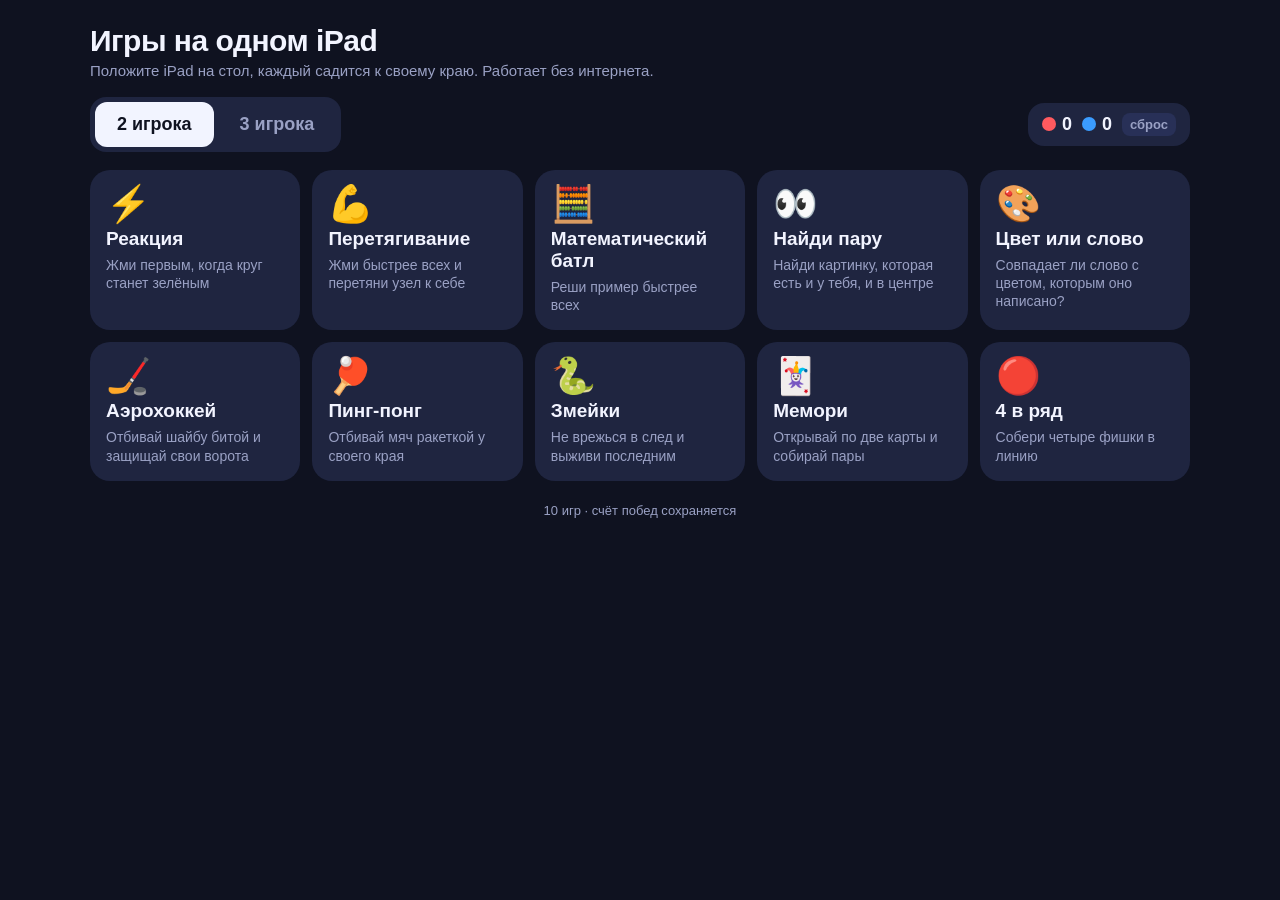
==== docs/index.html @ e7510aa6 "Publish build to docs/ for GitHub Pages Co-Authored-By: Claude Opus 5.5 <noreply@anthropic.com> Clau" ====
<!doctype html>
<html lang="ru">
<head>
<meta charset="utf-8">
<meta name="viewport" content="width=device-width,initial-scale=1,maximum-scale=1,user-scalable=no,viewport-fit=cover">
<meta name="apple-mobile-web-app-capable" content="yes">
<meta name="mobile-web-app-capable" content="yes">
<meta name="apple-mobile-web-app-status-bar-style" content="black-translucent">
<meta name="apple-mobile-web-app-title" content="Игры">
<meta name="theme-color" content="#0f1220">
<link rel="manifest" href="manifest.webmanifest">
<link rel="apple-touch-icon" href="icon-180.png">
<title>Игры на компанию</title>
<style>
:root{
  --bg:#0f1220; --bg2:#171b30; --card:#1f2540; --card2:#283057;
  --fg:#f2f4ff; --muted:#9aa1c4; --line:#343c66;
  --p0:#ff5a5f; --p1:#3b9cff; --p2:#ffc93c;
  --ok:#3ddc97; --bad:#ff4d6d;
  color-scheme:dark;
}
*{box-sizing:border-box}
html,body{margin:0;height:100%;background:var(--bg);color:var(--fg);
  font-family:-apple-system,BlinkMacSystemFont,"SF Pro Rounded","Segoe UI",Roboto,sans-serif;
  overflow:hidden;overscroll-behavior:none;
  -webkit-user-select:none;user-select:none;-webkit-touch-callout:none;-webkit-tap-highlight-color:transparent;
  -webkit-text-size-adjust:100%}
#app{position:fixed;inset:0;overflow:hidden}
button{font:inherit;color:inherit;border:0;background:none;cursor:pointer;touch-action:manipulation}

/* ---------- menu ---------- */
.menu{position:absolute;inset:0;overflow-y:auto;-webkit-overflow-scrolling:touch;touch-action:pan-y;
  padding:max(20px,env(safe-area-inset-top)) max(16px,env(safe-area-inset-right)) max(24px,env(safe-area-inset-bottom)) max(16px,env(safe-area-inset-left))}
.menu-inner{max-width:1100px;margin:0 auto}
.menu h1{font-size:30px;margin:4px 0 4px;letter-spacing:-.5px}
.menu .sub{color:var(--muted);margin:0 0 18px;font-size:15px}
.top-row{display:flex;flex-wrap:wrap;gap:12px;align-items:center;justify-content:space-between;margin-bottom:18px}
.seg{display:inline-flex;background:var(--card);border-radius:16px;padding:5px;gap:4px}
.seg button{padding:12px 22px;border-radius:12px;font-size:18px;font-weight:700;color:var(--muted)}
.seg button.on{background:var(--fg);color:var(--bg)}
.tally{display:flex;gap:10px;align-items:center;background:var(--card);border-radius:16px;padding:10px 14px;font-weight:700;font-size:18px}
.tally .dot{width:14px;height:14px;border-radius:50%;display:inline-block;margin-right:6px;vertical-align:-1px}
.tally .reset{font-size:13px;color:var(--muted);font-weight:600;padding:4px 8px;border-radius:8px;background:var(--card2)}
.grid{display:grid;grid-template-columns:repeat(auto-fill,minmax(200px,1fr));gap:12px}
.card{background:var(--card);border-radius:20px;padding:16px;text-align:left;display:flex;flex-direction:column;gap:6px;min-height:128px;transition:transform .08s}
.card:active{transform:scale(.97);background:var(--card2)}
.card .em{font-size:36px;line-height:1}
.card .t{font-size:19px;font-weight:800}
.card .d{font-size:14px;color:var(--muted);line-height:1.3}
.card.off{opacity:.35}
.foot{color:var(--muted);font-size:13px;margin-top:22px;text-align:center}

/* ---------- rules ---------- */
.rules{position:absolute;inset:0;display:flex;align-items:center;justify-content:center;padding:16px;background:var(--bg)}
.rules-box{max-width:560px;width:100%;background:var(--card);border-radius:24px;padding:24px;text-align:center}
.rules-box .em{font-size:64px}
.rules-box h2{margin:6px 0 10px;font-size:30px}
.rules-box p{color:var(--muted);font-size:17px;line-height:1.45;margin:0 0 20px;text-align:left;white-space:pre-line}
.btn{display:inline-block;padding:16px 28px;border-radius:16px;font-weight:800;font-size:20px;background:var(--fg);color:var(--bg)}
.btn.ghost{background:var(--card2);color:var(--fg)}
.btn-row{display:flex;gap:10px;justify-content:center;flex-wrap:wrap}

/* ---------- game ---------- */
.game-root{position:absolute;inset:0;touch-action:none;overflow:hidden;background:var(--bg)}
.game-root canvas{position:absolute;left:0;top:0;touch-action:none}
.zone{position:absolute;touch-action:none}
.zone-inner{position:absolute;left:50%;top:50%;touch-action:none}
.exit{position:absolute;left:8px;top:8px;width:40px;height:40px;border-radius:50%;background:rgba(255,255,255,.12);
  font-size:20px;line-height:40px;text-align:center;z-index:50;color:#fff}
.overlay{position:absolute;inset:0;z-index:60;display:flex;align-items:center;justify-content:center;background:rgba(10,12,24,.72);touch-action:none}
.dialog{background:var(--card);border-radius:24px;padding:22px;text-align:center;min-width:260px;max-width:90vw}
.dialog h3{margin:0 0 16px;font-size:24px}
.countdown{position:absolute;inset:0;z-index:55;display:flex;align-items:center;justify-content:center;pointer-events:none;
  font-size:160px;font-weight:900;color:#fff;text-shadow:0 6px 30px rgba(0,0,0,.5)}
.toast-layer{position:absolute;inset:0;z-index:40;pointer-events:none}
.toast{position:absolute;left:50%;top:50%;padding:10px 18px;border-radius:14px;background:rgba(0,0,0,.65);color:#fff;
  font-weight:800;font-size:24px;white-space:nowrap}
.result-seat{position:absolute;left:50%;top:50%;font-weight:900;font-size:34px;white-space:nowrap;text-align:center}
.result-seat small{display:block;font-size:16px;font-weight:700;opacity:.8}

</style>
</head>
<body>
<div id="app"></div>
<script>/* core.js */
'use strict';
/* ============================================================
   Core: menu, seats, game context helpers. See API.md.
   ============================================================ */

const COLORS = ['#ff5a5f', '#3b9cff', '#ffc93c'];
const NAMES = ['Красный', 'Синий', 'Жёлтый'];
const SIDE_ROT = { bottom: 0, top: 180, left: 90, right: -90 };

const App = {
  n: 2,
  wins: [0, 0, 0],
  games: [],
  el: null,
  ctx: null,
};

function registerGame(def) {
  if (!def.minPlayers) def.minPlayers = 2;
  if (!def.maxPlayers) def.maxPlayers = 3;
  App.games.push(def);
}

/* ---------- small utils (global, usable by games) ---------- */
const U = {
  rand: (a, b) => a + Math.random() * (b - a),
  randInt: (a, b) => Math.floor(a + Math.random() * (b - a + 1)),
  pick: (arr) => arr[Math.floor(Math.random() * arr.length)],
  shuffle(arr) {
    const a = arr.slice();
    for (let i = a.length - 1; i > 0; i--) {
      const j = Math.floor(Math.random() * (i + 1));
      [a[i], a[j]] = [a[j], a[i]];
    }
    return a;
  },
  clamp: (v, a, b) => Math.max(a, Math.min(b, v)),
  lerp: (a, b, t) => a + (b - a) * t,
  dist: (x1, y1, x2, y2) => Math.hypot(x2 - x1, y2 - y1),
  h(tag, attrs, ...kids) {
    const e = document.createElement(tag);
    if (attrs) for (const k in attrs) {
      if (k === 'style' && typeof attrs[k] === 'object') Object.assign(e.style, attrs[k]);
      else if (k.startsWith('on')) e.addEventListener(k.slice(2), attrs[k]);
      else if (k === 'class') e.className = attrs[k];
      else if (k === 'html') e.innerHTML = attrs[k];
      else e.setAttribute(k, attrs[k]);
    }
    for (const c of kids.flat()) if (c != null) e.append(c.nodeType ? c : document.createTextNode(c));
    return e;
  },
  // hex color -> rgba string with alpha
  alpha(hex, a) {
    const n = parseInt(hex.slice(1), 16);
    return `rgba(${n >> 16 & 255},${n >> 8 & 255},${n & 255},${a})`;
  },
};

function seatSides(n) {
  return n === 2 ? ['bottom', 'top'] : ['bottom', 'left', 'right'];
}

/* ---------- wake lock (keep screen on during games) ---------- */
let wakeLock = null;
async function keepAwake(on) {
  try {
    if (on && 'wakeLock' in navigator && !wakeLock) {
      wakeLock = await navigator.wakeLock.request('screen');
      wakeLock.addEventListener('release', () => { wakeLock = null; });
    } else if (!on && wakeLock) {
      await wakeLock.release(); wakeLock = null;
    }
  } catch (e) { /* not supported */ }
}

/* ============================================================
   Game context
   ============================================================ */
function makeCtx(game, n) {
  const root = U.h('div', { class: 'game-root' });
  App.el.replaceChildren(root);

  const timers = new Map();
  const cleanups = [];
  const resizeFns = [];
  const zones = [];
  const canvases = [];
  let alive = true;

  const ctx = {
    n,
    root,
    game,
    W: root.clientWidth || innerWidth,
    H: root.clientHeight || innerHeight,
    paused: false,
    players: seatSides(n).map((side, i) => ({
      i, side, rot: SIDE_ROT[side], color: COLORS[i], name: NAMES[i],
    })),
    get alive() { return alive; },
  };
  ctx.colors = ctx.players.map(p => p.color);

  /* ----- timing: one rAF clock; game time stops while paused ----- */
  // ctx.time = seconds of un-paused game time. after/every use game time.
  ctx.time = 0;
  let timerSeq = 0;
  const loops = [];
  ctx.after = (ms, fn) => {
    const id = ++timerSeq;
    timers.set(id, { at: ctx.time + ms / 1000, fn });
    return id;
  };
  ctx.every = (ms, fn) => {
    const id = ++timerSeq;
    timers.set(id, { at: ctx.time + ms / 1000, fn, period: ms / 1000 });
    return id;
  };
  ctx.cancel = (id) => { timers.delete(id); };
  // fn(dt, t): dt in seconds (0 while paused, so you can still draw), t = performance.now()
  ctx.loop = (fn) => { loops.push(fn); return fn; };
  let last = performance.now();
  const frame = (t) => {
    if (!alive) return;
    const dt = Math.min(0.05, Math.max(0, (t - last) / 1000));
    last = t;
    if (!ctx.paused) {
      ctx.time += dt;
      for (const [id, tm] of [...timers]) {
        if (!alive) return;
        if (timers.get(id) !== tm || tm.at > ctx.time) continue;
        if (tm.period) tm.at += tm.period; else timers.delete(id);
        try { tm.fn(); } catch (e) { console.error(e); }
      }
    }
    for (const fn of loops) {
      if (!alive) return;
      try { fn(ctx.paused ? 0 : dt, t); } catch (e) { console.error(e); }
    }
    rafId = requestAnimationFrame(frame);
  };
  let rafId = requestAnimationFrame(frame);
  ctx.onCleanup = (fn) => cleanups.push(fn);
  ctx.onResize = (fn) => resizeFns.push(fn);

  /* ----- geometry ----- */
  // Which player "owns" a screen point: the one whose edge is closest.
  ctx.seatAt = (x, y) => {
    let best = 0, bd = Infinity;
    for (const p of ctx.players) {
      const d = p.side === 'bottom' ? ctx.H - y : p.side === 'top' ? y : p.side === 'left' ? x : ctx.W - x;
      if (d < bd) { bd = d; best = p.i; }
    }
    return best;
  };
  // Rotate a vector from player-local frame (x right, y down, as the player sees it) into screen frame.
  ctx.toScreen = (i, x, y) => {
    const a = ctx.players[i].rot * Math.PI / 180, c = Math.cos(a), s = Math.sin(a);
    return { x: x * c - y * s, y: x * s + y * c };
  };
  // Rotate a vector from screen frame into player-local frame.
  ctx.toLocal = (i, x, y) => {
    const a = -ctx.players[i].rot * Math.PI / 180, c = Math.cos(a), s = Math.sin(a);
    return { x: x * c - y * s, y: x * s + y * c };
  };
  // Canvas: translate to (x,y) and rotate so drawing "upright" faces player i.
  ctx.facing = (g, i, x, y) => {
    g.translate(x, y);
    g.rotate(ctx.players[i].rot * Math.PI / 180);
  };
  // Unit vector pointing from player i's edge towards the screen center.
  ctx.inward = (i) => ({ bottom: { x: 0, y: -1 }, top: { x: 0, y: 1 }, left: { x: 1, y: 0 }, right: { x: -1, y: 0 } })[ctx.players[i].side];

  /* ----- zones: DOM strip along a player's edge, rotated to face them ----- */
  ctx.zone = (i, opts = {}) => {
    const z = {
      i, depth: opts.depth ?? 0.25, // fraction of min(W,H) if <=1, else px
      outer: U.h('div', { class: 'zone' }),
      el: U.h('div', { class: 'zone-inner' }),
      w: 0, h: 0,
    };
    z.outer.append(z.el);
    if (opts.className) z.el.className += ' ' + opts.className;
    z.el.style.setProperty('--pc', ctx.players[i].color);
    (opts.parent || root).append(z.outer);
    zones.push(z);
    layoutZone(z);
    return z;
  };
  function zoneRect(z) {
    const W = ctx.W, H = ctx.H, p = ctx.players[z.i];
    const d = z.depth <= 1 ? Math.round(z.depth * Math.min(W, H)) : z.depth;
    const sides = ctx.players.map(q => q.side);
    const inset = (s) => sides.includes(s) ? d : 0;
    switch (p.side) {
      case 'bottom': return { x: inset('left'), y: H - d, w: W - inset('left') - inset('right'), h: d, len: W - inset('left') - inset('right'), d };
      case 'top': return { x: inset('left'), y: 0, w: W - inset('left') - inset('right'), h: d, len: W - inset('left') - inset('right'), d };
      case 'left': return { x: 0, y: 0, w: d, h: H, len: H, d };
      case 'right': return { x: W - d, y: 0, w: d, h: H, len: H, d };
    }
  }
  function layoutZone(z) {
    const r = zoneRect(z);
    Object.assign(z.outer.style, { left: r.x + 'px', top: r.y + 'px', width: r.w + 'px', height: r.h + 'px' });
    z.w = r.len; z.h = r.d; z.rect = r;
    Object.assign(z.el.style, {
      width: r.len + 'px', height: r.d + 'px',
      transform: `translate(-50%,-50%) rotate(${ctx.players[z.i].rot}deg)`,
    });
  }

  /* ----- canvas ----- */
  ctx.canvas = (opts = {}) => {
    const cv = U.h('canvas');
    if (opts.z != null) cv.style.zIndex = opts.z;
    root.prepend(cv);
    const c = { cv, g: cv.getContext('2d'), dpr: 1 };
    canvases.push(c);
    sizeCanvas(c);
    return c;
  };
  function sizeCanvas(c) {
    const dpr = Math.min(2, window.devicePixelRatio || 1);
    c.dpr = dpr;
    c.cv.width = Math.round(ctx.W * dpr);
    c.cv.height = Math.round(ctx.H * dpr);
    c.cv.style.width = ctx.W + 'px';
    c.cv.style.height = ctx.H + 'px';
    c.g.setTransform(dpr, 0, 0, dpr, 0, 0);
  }

  /* ----- input ----- */
  // handlers: {down(id,x,y,e), move(id,x,y,e), up(id,x,y,e)}; x,y in screen px relative to root.
  ctx.pointer = (el, handlers) => {
    const rect = () => root.getBoundingClientRect();
    const pos = (e) => { const r = rect(); return [e.clientX - r.left, e.clientY - r.top]; };
    const down = (e) => {
      e.preventDefault();
      try { el.setPointerCapture(e.pointerId); } catch (_) {}
      if (handlers.down) handlers.down(e.pointerId, ...pos(e), e);
    };
    const move = (e) => { if (handlers.move) handlers.move(e.pointerId, ...pos(e), e); };
    const up = (e) => { if (handlers.up) handlers.up(e.pointerId, ...pos(e), e); };
    el.addEventListener('pointerdown', down);
    el.addEventListener('pointermove', move);
    el.addEventListener('pointerup', up);
    el.addEventListener('pointercancel', up);
  };
  // Fires fn immediately on touch start (no click delay). Returns the element.
  ctx.tap = (el, fn) => {
    el.addEventListener('pointerdown', (e) => { e.preventDefault(); e.stopPropagation(); if (alive && !ctx.paused) fn(e); });
    return el;
  };

  /* ----- messages ----- */
  const toastLayer = U.h('div', { class: 'toast-layer' });
  root.append(toastLayer);
  // Shows text once per player, near the center, each copy rotated to face its player.
  ctx.toast = (text, opts = {}) => {
    const ms = opts.ms ?? 1200;
    const off = opts.offset ?? 70;
    const els = ctx.players.map(p => {
      const v = ctx.inward(p.i);
      const t = U.h('div', { class: 'toast' }, text);
      if (opts.color) t.style.background = opts.color;
      if (opts.fg) t.style.color = opts.fg;
      if (opts.size) t.style.fontSize = opts.size + 'px';
      const cx = -v.x * off, cy = -v.y * off;
      t.style.transform = `translate(-50%,-50%) translate(${cx}px,${cy}px) rotate(${p.rot}deg)`;
      toastLayer.append(t);
      return t;
    });
    ctx.after(ms, () => els.forEach(e => e.remove()));
    return els;
  };

  /* ----- end of game ----- */
  ctx.end = (result = {}) => {
    if (!alive) return;
    let winners = result.winners ?? (result.winner != null ? [result.winner] : []);
    winners.forEach(w => App.wins[w]++);
    destroy();
    showResult(game, n, winners, result);
  };

  /* ----- resize ----- */
  const onWinResize = () => {
    ctx.W = root.clientWidth; ctx.H = root.clientHeight;
    canvases.forEach(sizeCanvas);
    zones.forEach(layoutZone);
    resizeFns.forEach(f => f(ctx.W, ctx.H));
  };
  window.addEventListener('resize', onWinResize);

  function destroy() {
    if (!alive) return;
    alive = false;
    timers.clear();
    cancelAnimationFrame(rafId);
    window.removeEventListener('resize', onWinResize);
    cleanups.forEach(f => { try { f(); } catch (e) { console.error(e); } });
  }
  ctx._destroy = destroy;

  /* ----- exit button ----- */
  const exit = U.h('button', { class: 'exit', 'aria-label': 'Выход' }, '✕');
  exit.addEventListener('pointerdown', (e) => {
    e.preventDefault(); e.stopPropagation();
    ctx.paused = true;
    const ov = U.h('div', { class: 'overlay' },
      U.h('div', { class: 'dialog' },
        U.h('h3', null, 'Выйти из игры?'),
        U.h('div', { class: 'btn-row' },
          U.h('button', { class: 'btn ghost', onclick: () => { ov.remove(); ctx.paused = false; } }, 'Играть дальше'),
          U.h('button', { class: 'btn', onclick: () => { destroy(); showMenu(); } }, 'В меню'))));
    root.append(ov);
  });
  root.append(exit);

  return ctx;
}

/* ============================================================
   Screens
   ============================================================ */
function tallyEl() {
  const el = U.h('div', { class: 'tally' });
  for (let i = 0; i < App.n; i++) {
    el.append(U.h('span', null, U.h('span', { class: 'dot', style: { background: COLORS[i] } }), String(App.wins[i])));
  }
  const reset = U.h('button', { class: 'reset' }, 'сброс');
  reset.addEventListener('click', () => { App.wins = [0, 0, 0]; save(); showMenu(); });
  el.append(reset);
  return el;
}

function save() {
  try { localStorage.setItem('pg.state', JSON.stringify({ n: App.n, wins: App.wins })); } catch (e) {}
}
function load() {
  try {
    const s = JSON.parse(localStorage.getItem('pg.state') || 'null');
    if (s) { App.n = s.n === 3 ? 3 : 2; if (Array.isArray(s.wins)) App.wins = s.wins.concat([0, 0, 0]).slice(0, 3); }
  } catch (e) {}
}

function showMenu() {
  keepAwake(false);
  App.ctx = null;
  const grid = U.h('div', { class: 'grid' });
  for (const g of App.games) {
    const ok = App.n >= g.minPlayers && App.n <= g.maxPlayers;
    const card = U.h('button', { class: 'card' + (ok ? '' : ' off') },
      U.h('div', { class: 'em' }, g.emoji),
      U.h('div', { class: 't' }, g.title),
      U.h('div', { class: 'd' }, ok ? g.desc : `Только для ${g.minPlayers === g.maxPlayers ? g.minPlayers : g.minPlayers + '–' + g.maxPlayers} игроков`));
    if (ok) card.addEventListener('click', () => showRules(g));
    grid.append(card);
  }
  const seg = U.h('div', { class: 'seg' });
  [2, 3].forEach(k => {
    const b = U.h('button', { class: App.n === k ? 'on' : '' }, `${k} игрока`);
    b.addEventListener('click', () => { App.n = k; save(); showMenu(); });
    seg.append(b);
  });
  const menu = U.h('div', { class: 'menu' },
    U.h('div', { class: 'menu-inner' },
      U.h('h1', null, 'Игры на одном iPad'),
      U.h('p', { class: 'sub' }, 'Положите iPad на стол, каждый садится к своему краю. Работает без интернета.'),
      U.h('div', { class: 'top-row' }, seg, tallyEl()),
      grid,
      U.h('div', { class: 'foot' }, `${App.games.length} игр · счёт побед сохраняется`)));
  App.el.replaceChildren(menu);
}

function showRules(game) {
  const box = U.h('div', { class: 'rules-box' },
    U.h('div', { class: 'em' }, game.emoji),
    U.h('h2', null, game.title),
    U.h('p', null, game.rules || game.desc),
    U.h('div', { class: 'btn-row' },
      U.h('button', { class: 'btn ghost', onclick: showMenu }, 'Назад'),
      U.h('button', { class: 'btn', onclick: () => startGame(game) }, 'Старт')));
  App.el.replaceChildren(U.h('div', { class: 'rules' }, box));
}

function startGame(game, opts = {}) {
  keepAwake(true);
  const ctx = makeCtx(game, App.n);
  App.ctx = ctx;
  let ret;
  try { ret = game.start(ctx); } catch (e) { console.error(e); }
  if (typeof ret === 'function') ctx.onCleanup(ret);
  if (opts.noCountdown) return ctx;
  // Countdown: pause the game for 3 seconds.
  ctx.paused = true;
  const cd = U.h('div', { class: 'countdown' }, '3');
  ctx.root.append(cd);
  let k = 3;
  const tick = () => {
    k--;
    if (k > 0) { cd.textContent = k; setTimeout(tick, 700); }
    else { cd.remove(); if (ctx.alive) { ctx.paused = false; if (ctx.onStart) ctx.onStart(); } }
  };
  setTimeout(tick, 700);
  return ctx;
}

function showResult(game, n, winners, result) {
  save();
  const root = U.h('div', { class: 'game-root' });
  const players = seatSides(n).map((side, i) => ({ i, side, rot: SIDE_ROT[side] }));
  // per-seat label facing each player
  const W = App.el.clientWidth, H = App.el.clientHeight;
  for (const p of players) {
    const win = winners.includes(p.i);
    const txt = winners.length === 0 ? 'Ничья' : win ? 'Победа! 🏆' : 'Не в этот раз';
    const sc = result.scores ? `очки: ${result.scores[p.i]}` : '';
    const el = U.h('div', { class: 'result-seat', style: { color: COLORS[p.i] } }, txt, sc ? U.h('small', null, sc) : null);
    const off = Math.min(W, H) * 0.36;
    const v = { bottom: [0, 1], top: [0, -1], left: [-1, 0], right: [1, 0] }[p.side];
    el.style.transform = `translate(-50%,-50%) translate(${v[0] * off}px,${v[1] * off}px) rotate(${p.rot}deg)`;
    root.append(el);
  }
  const center = U.h('div', { class: 'dialog', style: { position: 'absolute', left: '50%', top: '50%', transform: 'translate(-50%,-50%)' } },
    U.h('h3', null, winners.length ? winners.map(w => NAMES[w]).join(' и ') + (winners.length > 1 ? ' победили' : ' победил') : 'Ничья'),
    result.msg ? U.h('p', { style: { color: 'var(--muted)', margin: '0 0 14px' } }, result.msg) : null,
    U.h('div', { style: { marginBottom: '14px' } }, tallyEl()),
    U.h('div', { class: 'btn-row' },
      U.h('button', { class: 'btn ghost', onclick: showMenu }, 'Меню'),
      U.h('button', { class: 'btn', onclick: () => startGame(game) }, 'Ещё раз')));
  center.querySelector('.reset')?.remove();
  root.append(center);
  App.el.replaceChildren(root);
}

/* debug hook for automated tests */
window.__start = (id, n) => {
  App.n = n || App.n;
  const g = App.games.find(x => x.id === id);
  if (App.ctx) App.ctx._destroy();
  return startGame(g, { noCountdown: true });
};

</script>
<script>/* games/airhockey.js */
registerGame({
  id: 'airhockey',
  title: 'Аэрохоккей',
  emoji: '🏒',
  desc: 'Отбивай шайбу битой и защищай свои ворота',
  rules: 'Каждый водит пальцем свою биту (круг своего цвета) на своей половине поля.\n' +
    'Ворота — в середине твоего края. Забей шайбу в чужие ворота и не пропусти в свои.\n' +
    '2 игрока: кто первым забьёт 7 голов, тот победил.\n' +
    '3 игрока: у каждого 5 жизней, пропущенный гол — минус жизнь. Последний оставшийся побеждает.',
  minPlayers: 2, maxPlayers: 3,
  start(ctx) {
    const { cv, g } = ctx.canvas();
    const P = ctx.players;
    const N = ctx.n;
    const WIN_GOALS = 7, LIVES = 5;
    const E_MALLET = 0.9, E_WALL = 0.88;
    const FONT = '-apple-system, BlinkMacSystemFont, "SF Pro Rounded", "Segoe UI", Roboto, sans-serif';

    const goals = P.map(() => 0);      // 2p: goals scored by player
    const lives = P.map(() => LIVES);  // 3p
    const out = P.map(() => false);
    let over = false;

    // ---------- geometry ----------
    let W = ctx.W, H = ctx.H, S, RM, RP, GOAL, MAXV, MALLET_V;
    // edge distance d_side(x,y) = a.x*x + a.y*y + c
    const edgeFn = (side) => side === 'bottom' ? { ax: 0, ay: -1, c: H } : side === 'top' ? { ax: 0, ay: 1, c: 0 }
      : side === 'left' ? { ax: 1, ay: 0, c: 0 } : { ax: -1, ay: 0, c: W };
    const active = () => P.filter(p => !out[p.i]).map(p => p.i);

    // convex polygon clip by half-plane nx*x + ny*y <= k
    function clip(poly, nx, ny, k) {
      const res = [];
      for (let j = 0; j < poly.length; j++) {
        const a = poly[j], b = poly[(j + 1) % poly.length];
        const da = nx * a.x + ny * a.y - k, db = nx * b.x + ny * b.y - k;
        if (da <= 0) res.push(a);
        if ((da < 0 && db > 0) || (da > 0 && db < 0)) {
          const t = da / (da - db);
          res.push({ x: a.x + (b.x - a.x) * t, y: a.y + (b.y - a.y) * t });
        }
      }
      return res;
    }
    // Half-planes "my edge is nearest" against other active players.
    function regionPlanes(i) {
      const me = edgeFn(P[i].side), planes = [];
      for (const k of active()) {
        if (k === i) continue;
        const o = edgeFn(P[k].side);
        planes.push({ nx: me.ax - o.ax, ny: me.ay - o.ay, k: o.c - me.c });
      }
      return planes;
    }
    function regionPoly(i, inset) {
      let poly = [{ x: inset, y: inset }, { x: W - inset, y: inset }, { x: W - inset, y: H - inset }, { x: inset, y: H - inset }];
      for (const pl of regionPlanes(i)) poly = clip(poly, pl.nx, pl.ny, pl.k);
      return poly;
    }
    let fieldPolys = [], malletPolys = [];
    function rebuildRegions() {
      fieldPolys = P.map(p => out[p.i] ? [] : regionPoly(p.i, 0));
      malletPolys = P.map(p => out[p.i] ? [] : regionPoly(p.i, RM));
    }
    function inPoly(poly, x, y) {
      // convex, any orientation
      let sign = 0;
      for (let j = 0; j < poly.length; j++) {
        const a = poly[j], b = poly[(j + 1) % poly.length];
        const cr = (b.x - a.x) * (y - a.y) - (b.y - a.y) * (x - a.x);
        if (Math.abs(cr) < 1e-9) continue;
        const s = cr > 0 ? 1 : -1;
        if (sign === 0) sign = s; else if (s !== sign) return false;
      }
      return true;
    }
    function project(poly, x, y) {
      if (poly.length < 3 || inPoly(poly, x, y)) return { x, y };
      let best = null, bd = Infinity;
      for (let j = 0; j < poly.length; j++) {
        const a = poly[j], b = poly[(j + 1) % poly.length];
        const ex = b.x - a.x, ey = b.y - a.y, L2 = ex * ex + ey * ey || 1;
        const t = U.clamp(((x - a.x) * ex + (y - a.y) * ey) / L2, 0, 1);
        const qx = a.x + ex * t, qy = a.y + ey * t, d = (qx - x) ** 2 + (qy - y) ** 2;
        if (d < bd) { bd = d; best = { x: qx, y: qy }; }
      }
      return best;
    }
    function seatActive(x, y) {
      let best = -1, bd = Infinity;
      for (const i of active()) {
        const e = edgeFn(P[i].side), d = e.ax * x + e.ay * y + e.c;
        if (d < bd) { bd = d; best = i; }
      }
      return best;
    }
    function edgeMid(i) {
      const s = P[i].side;
      return s === 'bottom' ? { x: W / 2, y: H } : s === 'top' ? { x: W / 2, y: 0 } : s === 'left' ? { x: 0, y: H / 2 } : { x: W, y: H / 2 };
    }
    // does side have an open goal?
    const goalOpen = (side) => { const p = P.find(q => q.side === side); return !!p && !out[p.i] && !over; };
    const ownerOf = (side) => { const p = P.find(q => q.side === side); return p ? p.i : -1; };

    function layout() {
      W = ctx.W; H = ctx.H;
      S = Math.min(W, H);
      RM = S * 0.058;
      RP = S * 0.034;
      GOAL = S * 0.36;
      MAXV = S * 2.4;
      MALLET_V = S * 4.5;
      rebuildRegions();
    }
    layout();

    // ---------- objects ----------
    const puck = { x: W / 2, y: H / 2, vx: 0, vy: 0, live: true, alpha: 1, trail: [] };
    const mallets = P.map(p => {
      const m = edgeMid(p.i), v = ctx.inward(p.i);
      return { x: m.x + v.x * S * 0.2, y: m.y + v.y * S * 0.2, vx: 0, vy: 0, tx: null, ty: null, ptr: null };
    });
    const flash = P.map(() => 0); // goal flash timer

    ctx.onResize(() => {
      const ow = W, oh = H;
      layout();
      const sx = W / ow, sy = H / oh;
      puck.x *= sx; puck.y *= sy; puck.trail = [];
      for (const m of mallets) {
        m.x *= sx; m.y *= sy;
        if (m.tx != null) { m.tx *= sx; m.ty *= sy; }
      }
      P.forEach(p => { if (!out[p.i]) { const q = project(malletPolys[p.i], mallets[p.i].x, mallets[p.i].y); mallets[p.i].x = q.x; mallets[p.i].y = q.y; } });
    });

    // ---------- input ----------
    const owner = new Map(); // pointerId -> player
    ctx.pointer(cv, {
      down(id, x, y) {
        if (over) return;
        const i = seatActive(x, y);
        if (i < 0) return;
        owner.set(id, i);
        const m = mallets[i];
        m.ptr = id; // latest finger in own region takes the mallet
        const q = project(malletPolys[i], x, y);
        m.tx = q.x; m.ty = q.y;
      },
      move(id, x, y) {
        const i = owner.get(id);
        if (i == null || out[i]) return;
        const m = mallets[i];
        if (m.ptr !== id) return;
        const q = project(malletPolys[i], x, y);
        m.tx = q.x; m.ty = q.y;
      },
      up(id) {
        const i = owner.get(id);
        owner.delete(id);
        if (i != null && mallets[i].ptr === id) { mallets[i].ptr = null; mallets[i].tx = null; }
      },
    });

    // ---------- serve / goals ----------
    function serve(toward) {
      if (over) return;
      const act = active();
      if (toward == null || out[toward]) toward = U.pick(act);
      puck.x = W / 2; puck.y = H / 2;
      // in 3p keep the spawn point a bit lower so it's not on the top wall line of regions
      const v = ctx.inward(toward);
      const ang = U.rand(-0.45, 0.45);
      const dx = -v.x, dy = -v.y; // toward that player's edge
      const c = Math.cos(ang), s = Math.sin(ang);
      const sp = S * 0.32;
      puck.vx = (dx * c - dy * s) * sp; puck.vy = (dx * s + dy * c) * sp;
      puck.live = true; puck.alpha = 0; puck.trail = [];
    }
    ctx.after(500, () => serve());

    function goalAgainst(i) {
      puck.live = false;
      flash[i] = 1;
      if (N === 2) {
        const sc = 1 - i;
        goals[sc]++;
        if (goals[sc] >= WIN_GOALS) {
          over = true;
          ctx.toast(`${P[sc].name} победил!`, { color: P[sc].color, fg: '#111', ms: 1400 });
          ctx.after(1300, () => ctx.end({ winner: sc, scores: goals.slice(), msg: `Счёт ${goals[0]} : ${goals[1]}` }));
          return;
        }
        ctx.toast(`Гол! +1 ${P[sc].name}`, { color: P[sc].color, fg: '#111' });
      } else {
        lives[i]--;
        if (lives[i] <= 0) {
          out[i] = true;
          const m = mallets[i]; m.ptr = null; m.tx = null;
          rebuildRegions();
          const act = active();
          if (act.length <= 1) {
            over = true;
            const w = act[0];
            ctx.toast(`${P[w].name} победил!`, { color: P[w].color, fg: '#111', ms: 1400 });
            ctx.after(1300, () => ctx.end({ winner: w, scores: lives.slice(), msg: 'Остался последним' }));
            return;
          }
          ctx.toast(`${P[i].name} выбывает`, { color: P[i].color, fg: '#111', ms: 1400 });
        } else {
          ctx.toast(`Гол! ${P[i].name}: −1 жизнь`, { color: P[i].color, fg: '#111' });
        }
      }
      ctx.after(1000, () => serve(i));
    }

    // ---------- physics ----------
    function collideMallet(m) {
      const dx = puck.x - m.x, dy = puck.y - m.y, min = RM + RP;
      const d2 = dx * dx + dy * dy;
      if (d2 >= min * min) return;
      let d = Math.sqrt(d2), nx, ny;
      if (d < 1e-6) { nx = 0; ny = -1; d = 0; } else { nx = dx / d; ny = dy / d; }
      puck.x = m.x + nx * min; puck.y = m.y + ny * min;
      const rel = (puck.vx - m.vx) * nx + (puck.vy - m.vy) * ny;
      if (rel < 0) {
        puck.vx -= (1 + E_MALLET) * rel * nx;
        puck.vy -= (1 + E_MALLET) * rel * ny;
      }
    }
    function postBounce(px, py) {
      const dx = puck.x - px, dy = puck.y - py, d = Math.hypot(dx, dy);
      if (d >= RP || d < 1e-6) return;
      const nx = dx / d, ny = dy / d;
      puck.x = px + nx * RP; puck.y = py + ny * RP;
      const vn = puck.vx * nx + puck.vy * ny;
      if (vn < 0) { puck.vx -= (1 + E_WALL) * vn * nx; puck.vy -= (1 + E_WALL) * vn * ny; }
    }
    // returns side index of goal scored or -1
    function walls() {
      const gh = GOAL / 2;
      // left / right
      for (const side of ['left', 'right']) {
        const open = goalOpen(side) && Math.abs(puck.y - H / 2) < gh;
        if (side === 'left') {
          if (puck.x < RP && !open) { puck.x = RP; if (puck.vx < 0) puck.vx = -puck.vx * E_WALL; }
        } else if (puck.x > W - RP && !open) { puck.x = W - RP; if (puck.vx > 0) puck.vx = -puck.vx * E_WALL; }
        if (goalOpen(side)) {
          const ex = side === 'left' ? 0 : W;
          postBounce(ex, H / 2 - gh); postBounce(ex, H / 2 + gh);
        }
      }
      for (const side of ['top', 'bottom']) {
        const open = goalOpen(side) && Math.abs(puck.x - W / 2) < gh;
        if (side === 'top') {
          if (puck.y < RP && !open) { puck.y = RP; if (puck.vy < 0) puck.vy = -puck.vy * E_WALL; }
        } else if (puck.y > H - RP && !open) { puck.y = H - RP; if (puck.vy > 0) puck.vy = -puck.vy * E_WALL; }
        if (goalOpen(side)) {
          const ey = side === 'top' ? 0 : H;
          postBounce(W / 2 - gh, ey); postBounce(W / 2 + gh, ey);
        }
      }
      if (puck.x < -RP * 0.2) return ownerOf('left');
      if (puck.x > W + RP * 0.2) return ownerOf('right');
      if (puck.y < -RP * 0.2) return ownerOf('top');
      if (puck.y > H + RP * 0.2) return ownerOf('bottom');
      return -1;
    }

    function step(dt) {
      const sp = Math.hypot(puck.vx, puck.vy);
      const n = U.clamp(Math.ceil(Math.max(sp, MALLET_V) * dt / (RP * 0.4)), 1, 60);
      const h = dt / n;
      const fr = Math.exp(-0.25 * h);
      for (let s = 0; s < n; s++) {
        for (const p of P) {
          const m = mallets[p.i];
          if (out[p.i]) { m.vx = m.vy = 0; continue; }
          const ox = m.x, oy = m.y;
          if (m.tx != null) {
            const dx = m.tx - m.x, dy = m.ty - m.y, d = Math.hypot(dx, dy), mx = MALLET_V * h;
            if (d > mx) { m.x += dx / d * mx; m.y += dy / d * mx; } else { m.x = m.tx; m.y = m.ty; }
          }
          m.vx = (m.x - ox) / h; m.vy = (m.y - oy) / h;
        }
        if (!puck.live) continue;
        puck.x += puck.vx * h; puck.y += puck.vy * h;
        puck.vx *= fr; puck.vy *= fr;
        for (const p of P) if (!out[p.i]) collideMallet(mallets[p.i]);
        const gi = walls();
        // if the puck got squeezed against a wall, push the mallet out instead
        for (const p of P) {
          if (out[p.i]) continue;
          const m = mallets[p.i], dx = m.x - puck.x, dy = m.y - puck.y, d = Math.hypot(dx, dy), min = RM + RP;
          if (d < min && d > 1e-6) { m.x = puck.x + dx / d * min; m.y = puck.y + dy / d * min; }
        }
        const v = Math.hypot(puck.vx, puck.vy);
        if (v > MAXV) { puck.vx *= MAXV / v; puck.vy *= MAXV / v; }
        if (gi >= 0) { goalAgainst(gi); break; }
      }
    }

    // ---------- drawing ----------
    function poly(pts) {
      g.beginPath();
      pts.forEach((p, j) => j ? g.lineTo(p.x, p.y) : g.moveTo(p.x, p.y));
      g.closePath();
    }
    function circle(x, y, r) { g.beginPath(); g.arc(x, y, r, 0, Math.PI * 2); }

    function drawField(t) {
      g.fillStyle = '#0f1220';
      g.fillRect(0, 0, W, H);
      // regions
      P.forEach(p => {
        if (out[p.i] || fieldPolys[p.i].length < 3) return;
        poly(fieldPolys[p.i]);
        g.fillStyle = U.alpha(p.color, 0.06);
        g.fill();
      });
      // region borders
      g.save();
      g.setLineDash([14, 12]);
      g.lineWidth = 3;
      g.strokeStyle = 'rgba(255,255,255,.12)';
      if (N === 2) {
        g.beginPath(); g.moveTo(0, H / 2); g.lineTo(W, H / 2); g.stroke();
        g.setLineDash([]);
        circle(W / 2, H / 2, S * 0.13); g.stroke();
      } else {
        P.forEach(p => { if (!out[p.i] && fieldPolys[p.i].length >= 3) { poly(fieldPolys[p.i]); g.stroke(); } });
      }
      g.restore();
      circle(W / 2, H / 2, 6); g.fillStyle = 'rgba(255,255,255,.18)'; g.fill();

      // walls
      g.lineWidth = 8;
      g.strokeStyle = '#3a4270';
      g.strokeRect(4, 4, W - 8, H - 8);
      // goals
      const gh = GOAL / 2;
      for (const p of P) {
        const side = p.side;
        const horiz = side === 'top' || side === 'bottom';
        const ex = side === 'left' ? 0 : side === 'right' ? W : W / 2;
        const ey = side === 'top' ? 0 : side === 'bottom' ? H : H / 2;
        if (out[p.i]) {
          // closed goal: draw a grey bar
          g.fillStyle = '#4a5280';
          if (horiz) g.fillRect(W / 2 - gh, side === 'top' ? 0 : H - 10, GOAL, 10);
          else g.fillRect(side === 'left' ? 0 : W - 10, H / 2 - gh, 10, GOAL);
          continue;
        }
        const f = flash[p.i];
        // cut the wall
        g.fillStyle = '#0f1220';
        if (horiz) g.fillRect(W / 2 - gh, side === 'top' ? 0 : H - 10, GOAL, 10);
        else g.fillRect(side === 'left' ? 0 : W - 10, H / 2 - gh, 10, GOAL);
        // goal mouth glow
        const v = ctx.inward(p.i);
        const depth = S * 0.07;
        const gx0 = horiz ? W / 2 - gh : ex, gy0 = horiz ? ey : H / 2 - gh;
        const grad = g.createLinearGradient(ex, ey, ex + v.x * depth, ey + v.y * depth);
        grad.addColorStop(0, U.alpha(p.color, 0.45 + 0.5 * f));
        grad.addColorStop(1, U.alpha(p.color, 0));
        g.fillStyle = grad;
        if (horiz) g.fillRect(gx0, side === 'top' ? 0 : H - depth, GOAL, depth);
        else g.fillRect(side === 'left' ? 0 : W - depth, gy0, depth, GOAL);
        // posts
        g.fillStyle = p.color;
        g.shadowColor = p.color; g.shadowBlur = 14;
        const posts = horiz ? [[W / 2 - gh, ey], [W / 2 + gh, ey]] : [[ex, H / 2 - gh], [ex, H / 2 + gh]];
        for (const [x, y] of posts) { circle(x, y, 9); g.fill(); }
        g.shadowBlur = 0;
        // crease arc
        g.strokeStyle = U.alpha(p.color, 0.35);
        g.lineWidth = 3;
        g.beginPath();
        const a0 = Math.atan2(v.y, v.x);
        g.arc(ex, ey, gh, a0 - Math.PI / 2, a0 + Math.PI / 2);
        g.stroke();
      }
    }

    function drawHud() {
      for (const p of P) {
        const m = edgeMid(p.i), v = ctx.inward(p.i);
        const len = (p.side === 'left' || p.side === 'right') ? H : W;
        const off = Math.min(GOAL / 2 + S * 0.15, len / 2 - S * 0.1);
        g.save();
        ctx.facing(g, p.i, m.x + v.x * S * 0.075, m.y + v.y * S * 0.075);
        g.translate(off, 0);
        g.textAlign = 'center'; g.textBaseline = 'middle';
        if (N === 2) {
          const o = 1 - p.i;
          g.font = `900 ${Math.round(S * 0.07)}px ${FONT}`;
          g.fillStyle = p.color;
          g.shadowColor = p.color; g.shadowBlur = 12;
          g.fillText(goals[p.i], -S * 0.045, 0);
          g.shadowBlur = 0;
          g.font = `800 ${Math.round(S * 0.045)}px ${FONT}`;
          g.fillStyle = 'rgba(255,255,255,.5)';
          g.fillText(':', 0, -2);
          g.fillStyle = P[o].color;
          g.fillText(goals[o], S * 0.04, 2);
          g.font = `700 ${Math.round(S * 0.02)}px ${FONT}`;
          g.fillStyle = 'rgba(255,255,255,.45)';
          g.fillText(`до ${WIN_GOALS}`, 0, S * 0.045);
        } else if (out[p.i]) {
          g.font = `900 ${Math.round(S * 0.04)}px ${FONT}`;
          g.fillStyle = U.alpha(p.color, 0.6);
          g.fillText('выбыл', 0, 0);
        } else {
          const r = S * 0.013, gap = S * 0.036;
          for (let k = 0; k < LIVES; k++) {
            circle((k - (LIVES - 1) / 2) * gap, -S * 0.008, r);
            if (k < lives[p.i]) { g.fillStyle = p.color; g.shadowColor = p.color; g.shadowBlur = 10; g.fill(); g.shadowBlur = 0; }
            else { g.strokeStyle = U.alpha(p.color, 0.5); g.lineWidth = 2; g.stroke(); }
          }
          g.font = `700 ${Math.round(S * 0.02)}px ${FONT}`;
          g.fillStyle = 'rgba(255,255,255,.45)';
          g.fillText('жизни', 0, S * 0.03);
        }
        g.restore();
      }
    }

    function drawMallet(p, m) {
      const c = p.color;
      g.save();
      g.shadowColor = c; g.shadowBlur = m.ptr != null ? 26 : 14;
      circle(m.x, m.y, RM);
      const gr = g.createRadialGradient(m.x - RM * 0.3, m.y - RM * 0.3, RM * 0.1, m.x, m.y, RM);
      gr.addColorStop(0, '#ffffff');
      gr.addColorStop(0.25, c);
      gr.addColorStop(1, U.alpha(c, 0.75));
      g.fillStyle = gr; g.fill();
      g.shadowBlur = 0;
      circle(m.x, m.y, RM * 0.72);
      g.strokeStyle = 'rgba(0,0,0,.25)'; g.lineWidth = 3; g.stroke();
      circle(m.x, m.y, RM * 0.42);
      g.fillStyle = c; g.fill();
      g.strokeStyle = 'rgba(255,255,255,.55)'; g.lineWidth = 2; g.stroke();
      g.restore();
    }

    function drawPuck() {
      if (!puck.live && puck.alpha <= 0) return;
      g.save();
      g.globalAlpha = puck.alpha;
      for (let k = 0; k < puck.trail.length; k++) {
        const tr = puck.trail[k], a = (k + 1) / puck.trail.length;
        circle(tr.x, tr.y, RP * (0.4 + 0.5 * a));
        g.fillStyle = `rgba(200,230,255,${0.12 * a})`;
        g.fill();
      }
      g.shadowColor = '#bfe6ff'; g.shadowBlur = 22;
      circle(puck.x, puck.y, RP);
      g.fillStyle = '#eef6ff'; g.fill();
      g.shadowBlur = 0;
      circle(puck.x, puck.y, RP * 0.62);
      g.strokeStyle = 'rgba(15,18,32,.35)'; g.lineWidth = 3; g.stroke();
      g.restore();
    }

    ctx.loop((dt) => {
      if (dt > 0) {
        step(dt);
        for (let i = 0; i < flash.length; i++) flash[i] = Math.max(0, flash[i] - dt * 1.2);
        if (puck.live) {
          puck.alpha = Math.min(1, puck.alpha + dt * 5);
          puck.trail.push({ x: puck.x, y: puck.y });
          if (puck.trail.length > 8) puck.trail.shift();
        } else {
          puck.alpha = Math.max(0, puck.alpha - dt * 4);
          puck.trail.length = 0;
        }
      }
      drawField();
      drawHud();
      for (const p of P) if (!out[p.i]) drawMallet(p, mallets[p.i]);
      drawPuck();
    });

    // test hook
    ctx._ah = { puck, mallets, goals, lives, out };
  },
});

</script>
<script>/* games/connect.js */
registerGame({
  id: 'connect',
  title: '4 в ряд',
  emoji: '🔴',
  desc: 'Собери четыре фишки в линию',
  rules: 'Ходите по очереди: чей ход, у того светится край экрана.\nНажми на любой столбец: фишка упадёт вниз экрана.\nСобери 4 своих фишки подряд по горизонтали, вертикали или диагонали.\nДля двоих поле 7×6, для троих 9×7.',
  start(ctx) {
    const C = ctx.n === 2 ? 7 : 9;
    const R = ctx.n === 2 ? 6 : 7;
    const grid = Array.from({ length: R }, () => Array(C).fill(-1)); // grid[row][col], row 0 = top
    let turn = U.randInt(0, ctx.n - 1);
    let drop = null;      // {col, row, y, v, p, bounced}
    let winLine = null;   // [[r,c],...]
    let done = false;
    let flash = null;     // {col, t, bad}
    let geo = null;

    ctx.root.classList.add('g-connect');
    ctx.root.append(U.h('style', null, `
      .g-connect .zi{position:absolute;inset:6px;border-radius:18px;display:flex;align-items:center;justify-content:center;
        padding:0 18px;gap:14px;background:#1a1f35;border:3px solid transparent;transition:background .25s,box-shadow .25s;font-weight:900}
      .g-connect .zi .dc{width:34px;height:34px;border-radius:50%;background:var(--pc);flex:0 0 auto;box-shadow:inset 0 -4px 0 rgba(0,0,0,.25)}
      .g-connect .zi .tx{font-size:24px;color:#9aa1c4;white-space:nowrap;overflow:hidden;text-overflow:ellipsis}
      .g-connect .zi .tx b{color:var(--tc)}
      .g-connect .zi.on{background:var(--pc);border-color:#fff;box-shadow:0 0 30px 6px var(--pc)}
      .g-connect .zi.on .tx{color:#111;font-size:28px}
      .g-connect .zi.on .dc{background:#fff}
      .g-connect .zi.win{background:var(--pc);border-color:#fff}
      .g-connect .zi.win .tx{color:#111}
    `));

    /* ---------- zones ---------- */
    const exitEnd = (i) => {
      const side = ctx.players[i].side;
      if (side === 'top') return 'right';
      if (side === 'left') return 'left';
      return null;
    };
    const seats = ctx.players.map(p => {
      const z = ctx.zone(p.i, { depth: 78 });
      const tx = U.h('div', { class: 'tx' });
      const inner = U.h('div', { class: 'zi' }, U.h('div', { class: 'dc' }), tx);
      const end = exitEnd(p.i);
      if (end === 'right') inner.style.right = '56px';
      if (end === 'left') inner.style.left = '56px';
      z.el.append(inner);
      return { z, inner, tx };
    });

    function render(winner) {
      seats.forEach((s, i) => {
        s.inner.style.setProperty('--tc', ctx.players[turn].color);
        s.inner.classList.toggle('on', !done && i === turn);
        s.inner.classList.toggle('win', winner === i);
        if (done) s.tx.textContent = winner == null ? 'Ничья' : winner === i ? 'Победа!' : `Победил ${ctx.players[winner].name}`;
        else if (i === turn) s.tx.textContent = 'Твой ход!';
        else s.tx.replaceChildren('Ход: ', U.h('b', null, ctx.players[turn].name));
      });
    }

    /* ---------- board geometry ---------- */
    const { cv, g } = ctx.canvas();
    function layout() {
      const W = ctx.W, H = ctx.H, d = seats[0].z.h;
      const r = ctx.n === 2 ? { x: 0, y: d, w: W, h: H - 2 * d } : { x: d, y: 0, w: W - 2 * d, h: H - d };
      const pad = 12;
      const cell = Math.min((r.w - 2 * pad) / C, (r.h - 2 * pad) / (R + 0.35));
      const bw = cell * C, bh = cell * R;
      const bx = r.x + (r.w - bw) / 2;
      const by = r.y + (r.h - bh) / 2 + cell * 0.17;
      geo = { r, cell, bx, by, bw, bh };
    }
    layout();
    ctx.onResize(layout);

    /* ---------- input ---------- */
    ctx.pointer(cv, {
      down(id, x, y) {
        if (ctx.paused || done || drop || !geo) return;
        const { r, bx, bw, cell } = geo;
        if (x < bx || x > bx + bw || y < r.y || y > r.y + r.h) return;
        const col = U.clamp(Math.floor((x - bx) / cell), 0, C - 1);
        let row = -1;
        for (let k = R - 1; k >= 0; k--) if (grid[k][col] < 0) { row = k; break; }
        if (row < 0) { flash = { col, t: 0.35, bad: true }; return; }
        flash = { col, t: 0.25, bad: false };
        drop = { col, row, y: -0.9, v: 0, p: turn, bounced: false };
      },
    });

    function land() {
      const { col, row, p } = drop;
      grid[row][col] = p;
      drop = null;
      const line = findLine(row, col, p);
      if (line) {
        done = true;
        winLine = line;
        render(p);
        ctx.toast(`${ctx.players[p].name}: 4 в ряд!`, { color: ctx.players[p].color, fg: '#111', ms: 1700 });
        ctx.after(1900, () => ctx.end({ winner: p }));
        return;
      }
      if (grid[0].every(v => v >= 0)) {
        done = true;
        render(null);
        ctx.toast('Поле заполнено', { ms: 1400 });
        ctx.after(1500, () => ctx.end({}));
        return;
      }
      turn = (turn + 1) % ctx.n;
      render();
    }

    function findLine(r0, c0, p) {
      for (const [dr, dc] of [[0, 1], [1, 0], [1, 1], [1, -1]]) {
        const cells = [[r0, c0]];
        for (const s of [1, -1]) {
          let r = r0 + dr * s, c = c0 + dc * s;
          while (r >= 0 && r < R && c >= 0 && c < C && grid[r][c] === p) { cells.push([r, c]); r += dr * s; c += dc * s; }
        }
        if (cells.length >= 4) return cells;
      }
      return null;
    }

    /* ---------- drawing ---------- */
    const BG = '#0f1220';
    let pulse = 0;
    function disc(x, y, rad, color, alpha = 1) {
      g.globalAlpha = alpha;
      g.fillStyle = color;
      g.beginPath(); g.arc(x, y, rad, 0, Math.PI * 2); g.fill();
      g.fillStyle = 'rgba(0,0,0,.18)';
      g.beginPath(); g.arc(x, y, rad * 0.62, 0, Math.PI * 2); g.fill();
      g.fillStyle = color;
      g.beginPath(); g.arc(x, y - rad * 0.06, rad * 0.56, 0, Math.PI * 2); g.fill();
      g.globalAlpha = 1;
    }

    ctx.loop((dt) => {
      if (!geo) return;
      pulse += dt;
      // physics of the falling disc (in cell units)
      if (drop && dt > 0) {
        const G = 38;
        drop.v += G * dt;
        drop.y += drop.v * dt;
        if (drop.y >= drop.row) {
          if (!drop.bounced && drop.v > 4) { drop.y = drop.row; drop.v = -drop.v * 0.28; drop.bounced = true; }
          else land();
        }
      }
      if (flash && dt > 0) { flash.t -= dt; if (flash.t <= 0) flash = null; }

      const { cell, bx, by, bw, bh, r } = geo;
      const rad = cell * 0.4;
      g.clearRect(0, 0, ctx.W, ctx.H);
      // column flash
      if (flash) {
        g.fillStyle = flash.bad ? 'rgba(255,77,109,.35)' : U.alpha(ctx.players[turn].color, 0.22);
        g.fillRect(bx + flash.col * cell, r.y, cell, r.h);
      }
      // holes background
      g.fillStyle = '#0a0d18';
      g.fillRect(bx, by, bw, bh);
      // landed discs
      const winSet = new Set((winLine || []).map(([a, b]) => a * 100 + b));
      for (let rr = 0; rr < R; rr++) for (let cc = 0; cc < C; cc++) {
        const p = grid[rr][cc];
        if (p < 0) continue;
        const dim = winLine && !winSet.has(rr * 100 + cc) ? 0.35 : 1;
        disc(bx + (cc + 0.5) * cell, by + (rr + 0.5) * cell, rad, ctx.players[p].color, dim);
      }
      // falling disc
      if (drop) disc(bx + (drop.col + 0.5) * cell, by + (drop.y + 0.5) * cell, rad, ctx.players[drop.p].color);
      // frame with holes (drawn over the discs)
      g.fillStyle = '#2c3566';
      g.beginPath();
      const fr = cell * 0.14;
      g.roundRect ? g.roundRect(bx - fr, by - fr, bw + 2 * fr, bh + 2 * fr, fr * 1.6) : g.rect(bx - fr, by - fr, bw + 2 * fr, bh + 2 * fr);
      for (let rr = 0; rr < R; rr++) for (let cc = 0; cc < C; cc++) {
        const x = bx + (cc + 0.5) * cell, y = by + (rr + 0.5) * cell;
        g.moveTo(x + rad + 1, y);
        g.arc(x, y, rad + 1, 0, Math.PI * 2);
      }
      g.fill('evenodd');
      g.strokeStyle = 'rgba(255,255,255,.08)';
      g.lineWidth = 2;
      g.stroke();
      // winning line highlight
      if (winLine) {
        const a = 0.6 + 0.4 * Math.sin(pulse * 10);
        g.strokeStyle = `rgba(255,255,255,${a})`;
        g.lineWidth = Math.max(4, cell * 0.08);
        for (const [rr, cc] of winLine) {
          g.beginPath(); g.arc(bx + (cc + 0.5) * cell, by + (rr + 0.5) * cell, rad + 2, 0, Math.PI * 2); g.stroke();
        }
        const ends = winLine.slice().sort((p, q) => p[0] - q[0] || p[1] - q[1]);
        const [s, e] = [ends[0], ends[ends.length - 1]];
        g.lineCap = 'round';
        g.lineWidth = Math.max(6, cell * 0.12);
        g.strokeStyle = `rgba(255,255,255,${a * 0.9})`;
        g.beginPath();
        g.moveTo(bx + (s[1] + 0.5) * cell, by + (s[0] + 0.5) * cell);
        g.lineTo(bx + (e[1] + 0.5) * cell, by + (e[0] + 0.5) * cell);
        g.stroke();
      }
      // next-disc hint above the board (in the current player's color)
      if (!done && !drop) {
        g.globalAlpha = 0.5 + 0.2 * Math.sin(pulse * 4);
        g.fillStyle = ctx.players[turn].color;
        const hy = by - cell * 0.5 - fr;
        if (hy - cell * 0.12 > r.y) {
          for (let cc = 0; cc < C; cc++) { g.beginPath(); g.arc(bx + (cc + 0.5) * cell, hy, cell * 0.08, 0, Math.PI * 2); g.fill(); }
        }
        g.globalAlpha = 1;
      }
    });

    render();
  },
});

</script>
<script>/* games/math.js */
registerGame({
  id: 'math',
  title: 'Математический батл',
  emoji: '🧮',
  desc: 'Реши пример быстрее всех',
  rules: 'У каждого перед собой один и тот же пример и 4 варианта ответа.\nПервый верный ответ даёт +1 очко.\nОшибся: до следующего примера ты заблокирован.\nКто первым наберёт 7 очков, тот победил.',
  start(ctx) {
    const N = ctx.n;
    const TARGET = 7;
    const DEPTH = N === 2 ? 0.36 : 0.3;
    const LIMIT = 20000; // ms per problem before it is skipped
    const score = ctx.players.map(() => 0);
    let prob = null, popts = [], locked = new Set(), state = 'wait', timeoutId = null, qStart = 0, num = 0;

    ctx.root.classList.add('g-math');
    ctx.root.append(U.h('style', null, `
      .g-math .mz{display:flex;flex-direction:column;padding:10px 12px 12px}
      .g-math .hd{display:flex;align-items:center;justify-content:center;gap:10px;position:relative;flex:none}
      .g-math .q{font-weight:900;white-space:nowrap;color:#fff;letter-spacing:.5px}
      .g-math .q b{color:var(--ok)}
      .g-math .sc{position:absolute;right:0;top:50%;transform:translateY(-50%);background:var(--pc);color:#111;
        font-weight:900;border-radius:12px;padding:2px 10px;font-size:20px}
      .g-math .tm{position:absolute;left:4px;right:4px;bottom:2px;height:4px;border-radius:2px;background:rgba(255,255,255,.08)}
      .g-math .tm i{position:absolute;left:0;top:0;bottom:0;border-radius:2px;background:var(--pc);opacity:.7}
      .g-math .opts{flex:1;display:grid;gap:10px;min-height:0}
      .g-math .ob{border-radius:18px;background:var(--card2);color:#fff;font-weight:900;display:flex;align-items:center;justify-content:center;
        box-shadow:inset 0 -5px 0 rgba(0,0,0,.25), 0 0 0 3px ${'var(--pc)'} inset;transition:background .12s,opacity .12s}
      .g-math .ob.bad{background:var(--bad);animation:mathShake .3s}
      .g-math .ob.ok{background:var(--ok);color:#111}
      .g-math .ob.right{background:rgba(61,220,151,.35)}
      .g-math .mz.locked .ob:not(.bad){opacity:.35}
      .g-math .mz.won{box-shadow:0 0 0 5px var(--pc) inset;border-radius:20px}
      .g-math .lockmsg{position:absolute;left:0;right:0;text-align:center;font-weight:800;color:var(--bad);font-size:16px;bottom:-2px;display:none}
      @keyframes mathShake{0%,100%{transform:translateX(0)}25%{transform:translateX(-8px)}75%{transform:translateX(8px)}}
      .g-math .pips{position:absolute;left:50%;top:50%;transform:translate(-50%,-50%);display:flex;flex-direction:column;gap:10px;pointer-events:none}
      .g-math .pips div{display:flex;gap:8px}
      .g-math .pips span{width:18px;height:18px;border-radius:50%;border:3px solid;opacity:.9}
    `));

    // center: score pips (no text, so readable from every side)
    const pipsEl = U.h('div', { class: 'pips' });
    const pipRows = ctx.players.map(p => {
      const row = U.h('div');
      for (let k = 0; k < TARGET; k++) row.append(U.h('span', { style: { borderColor: p.color } }));
      pipsEl.append(row);
      return row;
    });
    ctx.root.append(pipsEl);

    const zones = ctx.players.map(p => {
      const z = ctx.zone(p.i, { depth: DEPTH, className: 'mz' });
      const q = U.h('div', { class: 'q' }, '…');
      const sc = U.h('div', { class: 'sc' }, '0');
      const tmBar = U.h('i');
      const hd = U.h('div', { class: 'hd' }, q, sc, U.h('div', { class: 'tm' }, tmBar));
      const opts = U.h('div', { class: 'opts' });
      const btns = [0, 1, 2, 3].map(k => {
        const b = U.h('div', { class: 'ob' }, '');
        ctx.tap(b, () => answer(p.i, k));
        opts.append(b);
        return b;
      });
      z.el.append(hd, opts);
      return { z, q, sc, hd, opts, btns, tmBar };
    });

    function layout() {
      for (const zb of zones) {
        const w = zb.z.w - 24, h = zb.z.h - 22;
        const cols = w / h >= 2.1 ? 4 : 2;
        const hh = Math.round(h * (cols === 4 ? 0.36 : 0.3));
        zb.hd.style.height = hh + 'px';
        const qf = Math.round(Math.min(hh * 0.72, (w - 120) / 6.2, 56));
        zb.qf = qf; zb.qw = w - 2 * 64;
        fit(zb);
        zb.opts.style.gridTemplateColumns = `repeat(${cols},1fr)`;
        const rows = 4 / cols;
        const bh = (h - hh - 10 * (rows - 1)) / rows, bw = (w - 10 * (cols - 1)) / cols;
        const bf = Math.round(Math.min(bh * 0.5, bw * 0.3, 44));
        zb.btns.forEach(b => { b.style.fontSize = bf + 'px'; });
      }
      const s = Math.max(10, Math.min(18, (Math.min(ctx.W, ctx.H) * 0.3) / TARGET - 8));
      pipsEl.querySelectorAll('span').forEach(e => { e.style.width = e.style.height = s + 'px'; });
    }
    layout();
    ctx.onResize(layout);

    // shrink the problem text until it fits between the score pills
    function fit(zb) {
      let f = zb.qf || 40;
      zb.q.style.fontSize = f + 'px';
      while (f > 14 && zb.q.scrollWidth > zb.qw) { f -= 2; zb.q.style.fontSize = f + 'px'; }
    }

    function renderScores() {
      zones.forEach((zb, i) => { zb.sc.textContent = score[i]; });
      pipRows.forEach((row, i) => {
        [...row.children].forEach((e, k) => { e.style.background = k < score[i] ? ctx.players[i].color : 'transparent'; });
      });
    }

    // ----- problems -----
    const R = U.randInt;
    function makeProblem() {
      const t = Math.random();
      let text, ans, a, b, c, kind;
      if (t < 0.25) { kind = 'add'; a = R(13, 79); b = R(12, 79); ans = a + b; text = `${a} + ${b}`; }
      else if (t < 0.5) { kind = 'sub'; a = R(31, 99); b = R(12, a - 9); ans = a - b; text = `${a} − ${b}`; }
      else if (t < 0.75) { kind = 'mul'; a = R(3, 12); b = R(3, 12); ans = a * b; text = `${a} × ${b}`; }
      else {
        kind = 'mul'; a = R(3, 9); b = R(3, 9); c = R(5, 29);
        const m = a * b, f = Math.random();
        if (f < 0.4 && m - c >= 0) { ans = m - c; text = `${a} × ${b} − ${c}`; }
        else if (f < 0.7) { ans = m + c; text = `${a} × ${b} + ${c}`; }
        else { ans = c + m; text = `${c} + ${a} × ${b}`; }
      }
      return { text, ans, a, b, kind };
    }
    function makeOptions(p) {
      const ans = p.ans;
      let cands = [ans + 1, ans - 1, ans + 2, ans - 2, ans + 10, ans - 10, ans + 9, ans - 11];
      if (p.kind === 'mul') cands = cands.concat([ans + p.a, ans - p.a, ans + p.b, ans - p.b, ans + p.a, ans - p.b]);
      if (ans >= 10) {
        const r = +String(ans).split('').reverse().join('');
        if (r !== ans) cands.push(r);
      }
      const out = [ans];
      for (const c of U.shuffle(cands)) {
        if (out.length >= 4) break;
        if (c >= 0 && !out.includes(c)) out.push(c);
      }
      for (let k = 3; out.length < 4; k++) if (!out.includes(ans + k)) out.push(ans + k);
      return out;
    }

    function next() {
      num++;
      prob = makeProblem();
      const opts = makeOptions(prob);
      popts = ctx.players.map(() => U.shuffle(opts));
      locked = new Set();
      state = 'q';
      qStart = ctx.time;
      zones.forEach((zb, i) => {
        zb.z.el.classList.remove('locked', 'won');
        zb.q.textContent = prob.text;
        fit(zb);
        zb.btns.forEach((b, k) => { b.className = 'ob'; b.textContent = popts[i][k]; });
      });
      timeoutId = ctx.after(LIMIT, () => { ctx.toast('Время вышло', { ms: 1000 }); reveal(-1); });
    }

    function answer(i, k) {
      if (state !== 'q' || locked.has(i)) return;
      const zb = zones[i];
      if (popts[i][k] === prob.ans) {
        score[i]++;
        zb.btns[k].classList.add('ok');
        zb.z.el.classList.add('won');
        reveal(i);
      } else {
        locked.add(i);
        zb.btns[k].classList.add('bad');
        zb.z.el.classList.add('locked');
        if (locked.size >= N) { ctx.toast('Никто не угадал', { ms: 1000 }); reveal(-1); }
      }
    }

    function reveal(w) {
      state = 'reveal';
      ctx.cancel(timeoutId);
      zones.forEach((zb, i) => {
        zb.q.innerHTML = '';
        zb.q.append(prob.text + ' = ', U.h('b', null, String(prob.ans)));
        fit(zb);
        zb.btns.forEach((b, k) => { if (popts[i][k] === prob.ans && !b.classList.contains('ok')) b.classList.add('right'); });
      });
      renderScores();
      if (w >= 0 && score[w] >= TARGET) {
        ctx.toast(`${ctx.players[w].name} победил!`, { color: ctx.players[w].color, fg: '#111', ms: 1200 });
        ctx.after(1100, () => ctx.end({ winner: w, scores: score.slice() }));
        return;
      }
      if (w >= 0) ctx.toast(`+1 ${ctx.players[w].name}`, { color: ctx.players[w].color, fg: '#111', ms: 1000 });
      ctx.after(w >= 0 ? 1300 : 1600, next);
    }

    ctx.loop(() => {
      const f = state === 'q' ? U.clamp(1 - (ctx.time - qStart) / (LIMIT / 1000), 0, 1) : 0;
      zones.forEach(zb => { zb.tmBar.style.width = (f * 100).toFixed(1) + '%'; });
    });

    renderScores();
    zones.forEach(zb => { zb.q.textContent = 'Готовьтесь…'; fit(zb); });
    ctx.after(0, next); // fires when the countdown ends
  },
});

</script>
<script>/* games/memory.js */
registerGame({
  id: 'memory',
  title: 'Мемори',
  emoji: '🃏',
  desc: 'Открывай по две карты и собирай пары',
  rules: 'Ходите по очереди: чей ход, у того светится край экрана.\nОткрой две карты. Одинаковые: пара твоя, ходишь ещё раз.\nРазные: карты закроются, ход переходит дальше.\nКогда все пары найдены, побеждает тот, у кого их больше.',
  start(ctx) {
    const PAIRS = 15;
    const SYMBOLS = ['🍎', '🍉', '🍓', '🍒', '🌻', '🌵', '🍄', '⭐', '🌙', '🔥', '💧', '❄️', '⚽', '🏀', '🎈',
      '🎁', '🐸', '🐼', '🦋', '🐙', '🐢', '👑', '💎', '🌈', '🍩', '🎲', '🐞', '🍋', '🌸', '🍀'];
    const score = ctx.players.map(() => 0);
    let turn = U.randInt(0, ctx.n - 1);
    let open = [];       // up to 2 cards currently face up (not yet matched)
    let busy = false;    // waiting for a miss to flip back
    let found = 0;
    let done = false;

    ctx.root.classList.add('g-memory');
    ctx.root.append(U.h('style', null, `
      .g-memory .board{position:absolute}
      .g-memory .mc{position:absolute;perspective:700px}
      .g-memory .mc .in{position:absolute;inset:0;transition:transform .32s;transform-style:preserve-3d}
      .g-memory .mc.up .in{transform:rotateY(180deg)}
      .g-memory .mc .f,.g-memory .mc .b{position:absolute;inset:0;border-radius:16px;backface-visibility:hidden;-webkit-backface-visibility:hidden;
        display:flex;align-items:center;justify-content:center}
      .g-memory .mc .b{background:radial-gradient(circle at 50% 50%,#3a4372 0 18%,transparent 19%),
        repeating-linear-gradient(45deg,#2b3360 0 10px,#252c55 10px 20px);
        box-shadow:inset 0 0 0 3px #3d4680}
      .g-memory .mc .f{background:#f4f1e8;transform:rotateY(180deg);line-height:1}
      .g-memory .mc.got .f{box-shadow:inset 0 0 0 6px var(--fc)}
      .g-memory .mc.got{opacity:.55;transition:opacity .4s .5s}
      .g-memory .mc.miss .f{box-shadow:inset 0 0 0 5px #ff4d6d}
      .g-memory .mc.pop .in{animation:memPop .35s}
      @keyframes memPop{50%{transform:rotateY(180deg) scale(1.12)}}
      .g-memory .zi{position:absolute;inset:6px;border-radius:18px;display:flex;align-items:center;justify-content:space-between;
        padding:0 18px;gap:12px;background:#1a1f35;border:3px solid transparent;transition:background .25s,box-shadow .25s;font-weight:900}
      .g-memory .zi .tx{font-size:24px;color:#9aa1c4;white-space:nowrap;overflow:hidden;text-overflow:ellipsis}
      .g-memory .zi .tx b{color:var(--tc)}
      .g-memory .zi .sc{font-size:22px;color:var(--pc);white-space:nowrap;flex:0 0 auto}
      .g-memory .zi .sc span{font-size:34px}
      .g-memory .zi.on{background:var(--pc);border-color:#fff;box-shadow:0 0 30px 6px var(--pc)}
      .g-memory .zi.on .tx{color:#111;font-size:28px}
      .g-memory .zi.on .sc{color:#111}
    `));

    /* ---------- zones: name / score / turn indicator ---------- */
    const exitEnd = (i) => {
      const side = ctx.players[i].side;
      if (side === 'top') return 'right';
      if (side === 'left') return 'left';
      return null;
    };
    const seats = ctx.players.map(p => {
      const z = ctx.zone(p.i, { depth: 78 });
      const tx = U.h('div', { class: 'tx' });
      const scN = U.h('span', null, '0');
      const sc = U.h('div', { class: 'sc' }, 'пар: ', scN);
      const inner = U.h('div', { class: 'zi' }, tx, sc);
      const end = exitEnd(p.i);
      if (end === 'right') inner.style.right = '56px';
      if (end === 'left') inner.style.left = '56px';
      z.el.append(inner);
      return { z, inner, tx, scN };
    });

    /* ---------- cards ---------- */
    const board = U.h('div', { class: 'board' });
    ctx.root.append(board);
    const syms = U.shuffle(SYMBOLS).slice(0, PAIRS);
    const cards = U.shuffle([...syms, ...syms]).map((sym, k) => {
      const f = U.h('div', { class: 'f' }, sym);
      const el = U.h('div', { class: 'mc' }, U.h('div', { class: 'in' }, U.h('div', { class: 'b' }), f));
      const c = { sym, el, f, up: false, got: false };
      ctx.tap(el, () => flip(c));
      board.append(el);
      return c;
    });

    function layout() {
      const W = ctx.W, H = ctx.H, d = seats[0].z.h;
      const r = ctx.n === 2 ? { x: 0, y: d, w: W, h: H - 2 * d } : { x: d, y: 0, w: W - 2 * d, h: H - d };
      const pad = 10;
      const iw = r.w - 2 * pad, ih = r.h - 2 * pad;
      let best = null;
      for (const [c, rr] of [[6, 5], [5, 6], [10, 3], [3, 10]]) {
        const s = Math.min(iw / c, ih / rr);
        if (!best || s > best.s) best = { c, r: rr, s };
      }
      const cell = best.s, gap = Math.max(5, cell * 0.07), size = cell - gap;
      const bw = cell * best.c, bh = cell * best.r;
      Object.assign(board.style, { left: r.x + (r.w - bw) / 2 + 'px', top: r.y + (r.h - bh) / 2 + 'px', width: bw + 'px', height: bh + 'px' });
      cards.forEach((c, k) => {
        const x = k % best.c, y = Math.floor(k / best.c);
        Object.assign(c.el.style, { left: x * cell + gap / 2 + 'px', top: y * cell + gap / 2 + 'px', width: size + 'px', height: size + 'px' });
        c.f.style.fontSize = size * 0.62 + 'px';
      });
    }
    layout();
    ctx.onResize(layout);

    function render() {
      seats.forEach((s, i) => {
        const on = i === turn && !done;
        s.inner.classList.toggle('on', on);
        s.scN.textContent = score[i];
        s.inner.style.setProperty('--tc', ctx.players[turn].color);
        if (done) s.tx.textContent = '';
        else if (on) s.tx.textContent = 'Твой ход!';
        else s.tx.replaceChildren('Ход: ', U.h('b', null, ctx.players[turn].name));
      });
    }

    function flip(c) {
      if (done || busy || c.up || c.got || open.length >= 2) return;
      c.up = true;
      c.el.classList.add('up');
      open.push(c);
      if (open.length < 2) return;
      const [a, b] = open;
      if (a.sym === b.sym) {
        busy = true;
        ctx.after(380, () => {
          [a, b].forEach(x => {
            x.got = true;
            x.el.classList.add('got', 'pop');
            x.el.style.setProperty('--fc', ctx.players[turn].color);
          });
          open = [];
          busy = false;
          score[turn]++;
          found++;
          render();
          if (found === PAIRS) finish();
          else ctx.toast(`Пара! ${ctx.players[turn].name} ходит ещё`, { color: ctx.players[turn].color, fg: '#111', ms: 900 });
        });
      } else {
        busy = true;
        ctx.after(450, () => { a.el.classList.add('miss'); b.el.classList.add('miss'); });
        ctx.after(1250, () => {
          [a, b].forEach(x => { x.up = false; x.el.classList.remove('up', 'miss'); });
          open = [];
          busy = false;
          turn = (turn + 1) % ctx.n;
          render();
        });
      }
    }

    function finish() {
      done = true;
      render();
      const best = Math.max(...score);
      const winners = ctx.players.filter(p => score[p.i] === best).map(p => p.i);
      const draw = winners.length === ctx.n;
      ctx.after(1100, () => ctx.end({ winners: draw ? [] : winners, scores: score.slice(), msg: 'Пары: ' + score.join(' : ') }));
    }

    render();
  },
});

</script>
<script>/* games/pong.js */
registerGame({
  id: 'pong',
  title: 'Пинг-понг',
  emoji: '🏓',
  desc: 'Отбивай мяч ракеткой у своего края',
  rules: 'У каждого ракетка вдоль своего края. Води пальцем в своей части экрана — ракетка едет за пальцем.\n' +
    'Пропустил мяч за свою ракетку — минус жизнь. Жизней 3.\n' +
    'Чем дальше от центра ракетки попал мяч, тем круче он отлетает. С каждым ударом мяч ускоряется.\n' +
    'Долгий розыгрыш? Появится второй мяч!\n' +
    'Выбывший игрок превращается в стенку. Последний оставшийся побеждает.',
  minPlayers: 2, maxPlayers: 3,
  start(ctx) {
    const { cv, g } = ctx.canvas();
    const P = ctx.players;
    const N = ctx.n;
    const LIVES = 3;
    const FONT = '-apple-system, BlinkMacSystemFont, "SF Pro Rounded", "Segoe UI", Roboto, sans-serif';
    const lives = P.map(() => LIVES);
    const out = P.map(() => false);
    let over = false;

    let W, H, S, R, PL, PT, EDGE, FACE, BASEV, MAXV, CORNER;
    const sideOf = (s) => P.find(p => p.side === s);
    const isPaddle = (s) => { const p = sideOf(s); return !!p && !out[p.i]; };
    const hasSeat = (s) => !!sideOf(s);
    const edgeLen = (i) => (P[i].side === 'left' || P[i].side === 'right') ? H : W;
    function edgeMid(i) {
      const s = P[i].side;
      return s === 'bottom' ? { x: W / 2, y: H } : s === 'top' ? { x: W / 2, y: 0 } : s === 'left' ? { x: 0, y: H / 2 } : { x: W, y: H / 2 };
    }
    // corner blocks where two seated edges meet (3p: bottom-left & bottom-right)
    let corners = [];
    function layout() {
      W = ctx.W; H = ctx.H; S = Math.min(W, H);
      R = S * 0.022;
      PL = S * 0.25;       // paddle length
      PT = S * 0.026;      // paddle thickness
      EDGE = S * 0.06;     // paddle center distance from edge
      FACE = EDGE + PT / 2; // inner face distance from edge
      BASEV = S * 0.6;
      MAXV = S * 1.75;
      CORNER = FACE;
      corners = [];
      const add = (a, b, x, y) => { if (hasSeat(a) && hasSeat(b)) corners.push({ x, y, w: CORNER, h: CORNER }); };
      add('bottom', 'left', 0, H - CORNER);
      add('bottom', 'right', W - CORNER, H - CORNER);
      add('top', 'left', 0, 0);
      add('top', 'right', W - CORNER, 0);
    }
    layout();
    // range of the paddle center along the edge (as offset from edge middle, in local x)
    function range(i) {
      const len = edgeLen(i);
      return Math.max(0, len / 2 - PL / 2 - (N === 3 ? CORNER : 0));
    }
    const paddles = P.map(() => ({ u: 0, tu: 0, hit: 0 })); // u: local-x offset from edge middle
    function paddlePos(i) {
      const m = edgeMid(i), v = ctx.inward(i), a = ctx.toScreen(i, 1, 0), u = paddles[i].u;
      return { x: m.x + v.x * EDGE + a.x * u, y: m.y + v.y * EDGE + a.y * u };
    }

    ctx.onResize(() => {
      const ow = W, oh = H;
      layout();
      for (const b of balls) { b.x *= W / ow; b.y *= H / oh; b.trail = []; }
      P.forEach(p => { const r = range(p.i); paddles[p.i].u = U.clamp(paddles[p.i].u, -r, r); paddles[p.i].tu = U.clamp(paddles[p.i].tu, -r, r); });
    });

    // ---------- input ----------
    const owner = new Map();
    function seatActive(x, y) {
      let best = -1, bd = Infinity;
      for (const p of P) {
        if (out[p.i]) continue;
        const d = p.side === 'bottom' ? H - y : p.side === 'top' ? y : p.side === 'left' ? x : W - x;
        if (d < bd) { bd = d; best = p.i; }
      }
      return best;
    }
    function setTarget(i, x, y) {
      const m = edgeMid(i);
      const l = ctx.toLocal(i, x - m.x, y - m.y);
      const r = range(i);
      paddles[i].tu = U.clamp(l.x, -r, r);
    }
    ctx.pointer(cv, {
      down(id, x, y) { if (over) return; const i = seatActive(x, y); if (i < 0) return; owner.set(id, i); setTarget(i, x, y); },
      move(id, x, y) { const i = owner.get(id); if (i == null || out[i]) return; setTarget(i, x, y); },
      up(id) { owner.delete(id); },
    });

    // ---------- balls ----------
    const balls = [];
    let rallyStart = 0;
    let serving = false;
    function spawnBall(toward) {
      const act = P.filter(p => !out[p.i]).map(p => p.i);
      if (toward == null || out[toward]) toward = U.pick(act);
      const v = ctx.inward(toward);
      const ang = U.rand(-0.5, 0.5);
      const dx = -v.x, dy = -v.y, c = Math.cos(ang), s = Math.sin(ang);
      const sp = BASEV;
      balls.push({ x: W / 2, y: H / 2, vx: (dx * c - dy * s) * sp, vy: (dx * s + dy * c) * sp, sp, trail: [], born: ctx.time, hits: 0 });
    }
    function serve(toward) {
      if (over) return;
      serving = false;
      spawnBall(toward);
      rallyStart = ctx.time;
    }
    serving = true;
    ctx.after(600, () => serve());

    function lose(i) {
      lives[i]--;
      paddles[i].hit = -1;
      if (lives[i] <= 0) {
        out[i] = true;
        const act = P.filter(p => !out[p.i]).map(p => p.i);
        if (act.length <= 1) {
          over = true;
          balls.length = 0;
          const w = act[0];
          ctx.toast(`${P[w].name} победил!`, { color: P[w].color, fg: '#111', ms: 1400 });
          ctx.after(1300, () => ctx.end({ winner: w, scores: lives.slice(), msg: 'Остался последним' }));
          return;
        }
        ctx.toast(`${P[i].name} выбывает`, { color: P[i].color, fg: '#111', ms: 1400 });
      } else {
        ctx.toast(`${P[i].name}: −1 жизнь`, { color: P[i].color, fg: '#111' });
      }
      rallyStart = ctx.time;
      if (balls.length === 0 && !serving) { serving = true; ctx.after(1000, () => serve(out[i] ? null : i)); }
    }

    // ---------- physics ----------
    function wallAxis(b) {
      // left/right
      if (b.x < R && !isPaddle('left')) { b.x = R; b.vx = Math.abs(b.vx); }
      if (b.x > W - R && !isPaddle('right')) { b.x = W - R; b.vx = -Math.abs(b.vx); }
      if (b.y < R && !isPaddle('top')) { b.y = R; b.vy = Math.abs(b.vy); }
      if (b.y > H - R && !isPaddle('bottom')) { b.y = H - R; b.vy = -Math.abs(b.vy); }
      for (const c of corners) {
        const qx = U.clamp(b.x, c.x, c.x + c.w), qy = U.clamp(b.y, c.y, c.y + c.h);
        let dx = b.x - qx, dy = b.y - qy;
        const d = Math.hypot(dx, dy);
        if (d >= R) continue;
        if (d < 1e-6) { // center inside block: push out the short way toward the field
          const cx = c.x + c.w / 2, cy = c.y + c.h / 2;
          dx = W / 2 - cx; dy = H / 2 - cy;
        }
        const L = Math.hypot(dx, dy) || 1, nx = dx / L, ny = dy / L;
        if (d >= 1e-6) { b.x = qx + nx * R; b.y = qy + ny * R; }
        else { b.x += nx * R; b.y += ny * R; }
        const vn = b.vx * nx + b.vy * ny;
        if (vn < 0) { b.vx -= 2 * vn * nx; b.vy -= 2 * vn * ny; }
      }
    }
    function paddleHit(b, i) {
      const p = paddlePos(i);
      const l = ctx.toLocal(i, b.x - p.x, b.y - p.y);
      const lv = ctx.toLocal(i, b.vx, b.vy);
      if (lv.y <= 0) return false; // moving away from this edge
      if (l.y < -PT / 2 - R || l.y > PT / 2) return false;
      if (Math.abs(l.x) > PL / 2 + R * 0.8) return false;
      const off = U.clamp(l.x / (PL / 2), -1, 1);
      const ang = off * 1.05; // up to ~60 degrees
      b.sp = Math.min(MAXV, b.sp * 1.06);
      b.hits++;
      const nv = ctx.toScreen(i, Math.sin(ang) * b.sp, -Math.cos(ang) * b.sp);
      b.vx = nv.x; b.vy = nv.y;
      const np = ctx.toScreen(i, l.x, -PT / 2 - R);
      b.x = p.x + np.x; b.y = p.y + np.y;
      paddles[i].hit = 1;
      return true;
    }
    function missedBy(b) {
      if (b.y > H + R * 2 && isPaddle('bottom')) return sideOf('bottom').i;
      if (b.y < -R * 2 && isPaddle('top')) return sideOf('top').i;
      if (b.x < -R * 2 && isPaddle('left')) return sideOf('left').i;
      if (b.x > W + R * 2 && isPaddle('right')) return sideOf('right').i;
      return -1;
    }
    // Avoid near-parallel-to-edge trajectories that bounce forever between two walls
    function fixAngle(b) {
      const sp = Math.hypot(b.vx, b.vy) || 1;
      const minC = 0.22;
      const any = (axis) => axis === 'x' ? (isPaddle('left') || isPaddle('right')) : (isPaddle('top') || isPaddle('bottom'));
      // if the ball travels almost purely along an axis where no paddle can receive it, tilt it
      if (Math.abs(b.vy) / sp < minC && !any('x')) { b.vy = (b.vy >= 0 ? 1 : -1) * minC * sp; b.vx = Math.sign(b.vx || 1) * Math.sqrt(1 - minC * minC) * sp; }
      if (Math.abs(b.vx) / sp < minC && !any('y')) { b.vx = (b.vx >= 0 ? 1 : -1) * minC * sp; b.vy = Math.sign(b.vy || 1) * Math.sqrt(1 - minC * minC) * sp; }
    }

    function step(dt) {
      // paddles follow finger quickly
      for (const p of P) {
        const pd = paddles[p.i];
        const k = 1 - Math.exp(-dt * 30);
        pd.u += (pd.tu - pd.u) * k;
        pd.hit = pd.hit > 0 ? Math.max(0, pd.hit - dt * 3) : Math.min(0, pd.hit + dt * 2);
      }
      for (let bi = balls.length - 1; bi >= 0; bi--) {
        const b = balls[bi];
        const sp = Math.hypot(b.vx, b.vy);
        const n = U.clamp(Math.ceil(sp * dt / (R * 0.5)), 1, 60);
        const h = dt / n;
        let lost = -1;
        for (let s = 0; s < n; s++) {
          b.x += b.vx * h; b.y += b.vy * h;
          for (const p of P) if (!out[p.i]) paddleHit(b, p.i);
          wallAxis(b);
          lost = missedBy(b);
          if (lost >= 0) break;
        }
        fixAngle(b);
        // keep speed magnitude consistent
        const cs = Math.hypot(b.vx, b.vy) || 1;
        b.vx *= b.sp / cs; b.vy *= b.sp / cs;
        b.trail.push({ x: b.x, y: b.y });
        if (b.trail.length > 10) b.trail.shift();
        if (lost >= 0) { balls.splice(bi, 1); lose(lost); if (over) return; }
        // safety: ball escaped somewhere weird
        else if (b.x < -S || b.x > W + S || b.y < -S || b.y > H + S) balls.splice(bi, 1);
      }
      if (!over && balls.length === 0 && !serving) { serving = true; ctx.after(800, () => serve()); }
      // second ball after a long rally
      if (!over && balls.length === 1 && ctx.time - rallyStart > 20) {
        spawnBall();
        rallyStart = ctx.time;
        ctx.toast('Второй мяч!', { color: '#fff', fg: '#111' });
      }
    }

    // ---------- drawing ----------
    function circle(x, y, r) { g.beginPath(); g.arc(x, y, r, 0, Math.PI * 2); }
    function rrect(x, y, w, h, r) {
      g.beginPath();
      g.moveTo(x + r, y); g.arcTo(x + w, y, x + w, y + h, r); g.arcTo(x + w, y + h, x, y + h, r);
      g.arcTo(x, y + h, x, y, r); g.arcTo(x, y, x + w, y, r); g.closePath();
    }
    function drawField() {
      g.fillStyle = '#0f1220';
      g.fillRect(0, 0, W, H);
      // center decoration
      g.save();
      g.strokeStyle = 'rgba(255,255,255,.08)';
      g.lineWidth = 3;
      g.setLineDash([12, 14]);
      if (N === 2) { g.beginPath(); g.moveTo(0, H / 2); g.lineTo(W, H / 2); g.stroke(); }
      g.setLineDash([]);
      circle(W / 2, H / 2, S * 0.1); g.stroke();
      g.restore();
      // miss lanes and walls
      const T = 8;
      for (const s of ['bottom', 'top', 'left', 'right']) {
        const p = sideOf(s);
        if (p && !out[p.i]) {
          // danger lane behind the paddle
          const v = ctx.inward(p.i), m = edgeMid(p.i);
          const gr = g.createLinearGradient(m.x, m.y, m.x + v.x * FACE * 1.6, m.y + v.y * FACE * 1.6);
          gr.addColorStop(0, U.alpha(p.color, paddles[p.i].hit < 0 ? 0.5 : 0.18));
          gr.addColorStop(1, U.alpha(p.color, 0));
          g.fillStyle = gr;
          if (s === 'bottom') g.fillRect(0, H - FACE * 1.6, W, FACE * 1.6);
          else if (s === 'top') g.fillRect(0, 0, W, FACE * 1.6);
          else if (s === 'left') g.fillRect(0, 0, FACE * 1.6, H);
          else g.fillRect(W - FACE * 1.6, 0, FACE * 1.6, H);
        } else {
          g.fillStyle = p ? '#4a5280' : '#3a4270';
          if (s === 'bottom') g.fillRect(0, H - T, W, T);
          else if (s === 'top') g.fillRect(0, 0, W, T);
          else if (s === 'left') g.fillRect(0, 0, T, H);
          else g.fillRect(W - T, 0, T, H);
        }
      }
      g.fillStyle = '#3a4270';
      for (const c of corners) { rrect(c.x, c.y, c.w, c.h, 6); g.fill(); }
    }
    function drawHud() {
      for (const p of P) {
        const m = edgeMid(p.i), v = ctx.inward(p.i);
        g.save();
        ctx.facing(g, p.i, m.x + v.x * S * 0.2, m.y + v.y * S * 0.2);
        g.textAlign = 'center'; g.textBaseline = 'middle';
        if (out[p.i]) {
          g.font = `900 ${Math.round(S * 0.05)}px ${FONT}`;
          g.fillStyle = U.alpha(p.color, 0.35);
          g.fillText('выбыл', 0, 0);
        } else {
          const r = S * 0.022, gap = S * 0.065;
          for (let k = 0; k < LIVES; k++) {
            heart((k - (LIVES - 1) / 2) * gap, 0, r, k < lives[p.i], p.color);
          }
        }
        g.restore();
      }
    }
    function heart(x, y, r, full, color) {
      g.beginPath();
      g.moveTo(x, y + r * 0.95);
      g.bezierCurveTo(x - r * 1.6, y - r * 0.1, x - r * 0.9, y - r * 1.35, x, y - r * 0.5);
      g.bezierCurveTo(x + r * 0.9, y - r * 1.35, x + r * 1.6, y - r * 0.1, x, y + r * 0.95);
      g.closePath();
      if (full) { g.fillStyle = U.alpha(color, 0.55); g.fill(); }
      else { g.strokeStyle = U.alpha(color, 0.3); g.lineWidth = 2; g.stroke(); }
    }
    function drawPaddle(p) {
      const pd = paddles[p.i], c = paddlePos(p.i);
      g.save();
      g.translate(c.x, c.y);
      g.rotate(p.rot * Math.PI / 180);
      g.shadowColor = p.color; g.shadowBlur = 16 + 24 * Math.max(0, pd.hit);
      rrect(-PL / 2, -PT / 2, PL, PT, PT / 2);
      g.fillStyle = p.color; g.fill();
      g.shadowBlur = 0;
      rrect(-PL / 2 + 6, -PT / 2 + 3, PL - 12, PT * 0.35, PT * 0.2);
      g.fillStyle = 'rgba(255,255,255,.35)'; g.fill();
      g.restore();
    }
    function drawBalls() {
      for (const b of balls) {
        const age = ctx.time - b.born;
        for (let k = 0; k < b.trail.length; k++) {
          const tr = b.trail[k], a = (k + 1) / b.trail.length;
          circle(tr.x, tr.y, R * (0.3 + 0.6 * a));
          g.fillStyle = `rgba(255,240,200,${0.15 * a})`;
          g.fill();
        }
        g.save();
        g.globalAlpha = Math.min(1, 0.3 + age * 3);
        g.shadowColor = '#fff2c8'; g.shadowBlur = 20;
        circle(b.x, b.y, R);
        g.fillStyle = '#fffaf0'; g.fill();
        g.restore();
      }
      if (serving && !over) {
        // pulsing spawn marker
        const a = 0.25 + 0.2 * Math.sin(performance.now() / 120);
        circle(W / 2, H / 2, R * 1.3);
        g.strokeStyle = `rgba(255,255,255,${a})`; g.lineWidth = 3; g.stroke();
      }
    }

    ctx.loop((dt) => {
      if (dt > 0 && !over) step(dt);
      drawField();
      drawHud();
      for (const p of P) if (!out[p.i]) drawPaddle(p);
      drawBalls();
    });

    ctx._pong = { balls, lives, out, paddles };
  },
});

</script>
<script>/* games/reaction.js */
registerGame({
  id: 'reaction',
  title: 'Реакция',
  emoji: '⚡',
  desc: 'Жми первым, когда круг станет зелёным',
  rules: 'Круг в центре загорится зелёным в случайный момент.\nКто первым нажмёт свою кнопку, получает очко.\nНажал раньше времени: минус очко.\nИгра идёт до 5 очков.',
  start(ctx) {
    const TARGET = 5;
    const score = ctx.players.map(() => 0);
    let state = 'wait'; // wait | go | done
    let blocked = new Set();
    let goTimer = null;

    ctx.root.classList.add('g-reaction');
    ctx.root.append(U.h('style', null, `
      .g-reaction .rb{position:absolute;inset:10px;border-radius:24px;background:${'var(--pc)'};opacity:.9;
        display:flex;flex-direction:column;align-items:center;justify-content:center;color:#111;font-weight:900}
      .g-reaction .rb .s{font-size:44px;line-height:1}
      .g-reaction .rb .l{font-size:16px;opacity:.75;margin-top:4px}
      .g-reaction .rb.blocked{opacity:.25}
      .g-reaction .rb.won{outline:6px solid #fff}
      .g-reaction .sig{position:absolute;left:50%;top:50%;border-radius:50%;transform:translate(-50%,-50%);
        background:#3a405f;transition:background .05s;box-shadow:0 0 0 10px rgba(255,255,255,.04)}
      .g-reaction .sig.go{background:#3ddc97;box-shadow:0 0 60px 10px rgba(61,220,151,.5)}
    `));

    const sig = U.h('div', { class: 'sig' });
    ctx.root.append(sig);
    const sizeSig = () => {
      const s = Math.min(ctx.W, ctx.H) * 0.32;
      sig.style.width = sig.style.height = s + 'px';
    };
    sizeSig();
    ctx.onResize(sizeSig);

    const buttons = ctx.players.map(p => {
      const z = ctx.zone(p.i, { depth: 0.24 });
      const b = U.h('div', { class: 'rb' }, U.h('div', { class: 's' }, '0'), U.h('div', { class: 'l' }, 'жми, когда зелёный'));
      z.el.append(b);
      ctx.tap(b, () => press(p.i));
      return b;
    });

    function render() {
      buttons.forEach((b, i) => {
        b.querySelector('.s').textContent = score[i];
        b.classList.toggle('blocked', blocked.has(i));
      });
    }

    function newRound() {
      state = 'wait';
      blocked = new Set();
      buttons.forEach(b => b.classList.remove('won'));
      sig.classList.remove('go');
      render();
      goTimer = ctx.after(U.rand(1400, 4200), () => { state = 'go'; sig.classList.add('go'); });
    }

    function press(i) {
      if (state === 'done' || blocked.has(i)) return;
      if (state === 'wait') {
        score[i] = Math.max(0, score[i] - 1);
        blocked.add(i);
        ctx.toast(`${ctx.players[i].name}: фальстарт!`, { color: ctx.players[i].color, fg: '#111' });
        render();
        if (blocked.size === ctx.n) { ctx.cancel(goTimer); ctx.after(900, newRound); state = 'done'; }
        return;
      }
      state = 'done';
      score[i]++;
      buttons[i].classList.add('won');
      sig.classList.remove('go');
      render();
      if (score[i] >= TARGET) {
        ctx.after(700, () => ctx.end({ winner: i, scores: score }));
      } else {
        ctx.toast(`+1 ${ctx.players[i].name}`, { color: ctx.players[i].color, fg: '#111' });
        ctx.after(1200, newRound);
      }
    }

    newRound();
  },
});

</script>
<script>/* games/snakes.js */
registerGame({
  id: 'snakes',
  title: 'Змейки',
  emoji: '🐍',
  desc: 'Не врежься в след и выживи последним',
  rules: 'Каждая змейка ползёт сама и оставляет за собой след.\nДержи ◀ или ▶ в своей зоне, чтобы поворачивать.\nВрезался в любой след или в край поля: выбыл.\nВ следах бывают дырки, в них можно проскочить.\nПоследний выживший выигрывает раунд. До 3 побед.',
  minPlayers: 2, maxPlayers: 3,
  start(ctx) {
    const WIN = 3;
    const DEPTH = 0.2;
    const BG = '#0f1220';
    const ARW_L = '◀︎', ARW_R = '▶︎';

    ctx.root.classList.add('g-snakes');
    ctx.root.append(U.h('style', null, `
      .g-snakes .zone-inner{display:flex;align-items:stretch;gap:1.6vmin;padding:1.5vmin}
      .g-snakes .cb{flex:1 1 0;max-width:27vmin;border-radius:3vmin;border:.5vmin solid var(--pc);color:var(--pc);
        background:rgba(255,255,255,.04);display:flex;align-items:center;justify-content:center;
        font-size:8vmin;font-weight:900;touch-action:none;transition:transform .07s,background .07s,box-shadow .07s}
      .g-snakes .cb.on{background:var(--pc);color:#0f1220;transform:scale(.95);box-shadow:0 0 3.5vmin var(--pc)}
      .g-snakes .info{flex:1.1 1 0;min-width:0;display:flex;flex-direction:column;align-items:center;justify-content:center;
        color:var(--pc);font-weight:900;text-align:center;pointer-events:none}
      .g-snakes .pips{font-size:5vmin;letter-spacing:.5vmin;line-height:1;white-space:nowrap}
      .g-snakes .st{font-size:2.6vmin;opacity:.85;margin-top:1vmin;white-space:nowrap;overflow:hidden;text-overflow:ellipsis;max-width:100%}
      .g-snakes .st.dead{opacity:.5}
    `));

    const C = ctx.canvas();

    /* ---------- controls ---------- */
    const allBtns = [];
    function btn(label) {
      const b = U.h('div', { class: 'cb' }, label);
      const ids = new Set();
      b.ids = ids;
      ctx.pointer(b, {
        down: (id) => { ids.add(id); b.classList.add('on'); },
        up: (id) => { ids.delete(id); if (!ids.size) b.classList.remove('on'); },
      });
      allBtns.push(b);
      return b;
    }
    // safety net for lost pointer capture
    const releaseAll = (e) => allBtns.forEach(b => { if (b.ids.delete(e.pointerId) && !b.ids.size) b.classList.remove('on'); });
    window.addEventListener('pointerup', releaseAll);
    window.addEventListener('pointercancel', releaseAll);
    ctx.onCleanup(() => {
      window.removeEventListener('pointerup', releaseAll);
      window.removeEventListener('pointercancel', releaseAll);
    });

    const ui = ctx.players.map(p => {
      const z = ctx.zone(p.i, { depth: DEPTH });
      z.el.style.background = `linear-gradient(0deg, ${U.alpha(p.color, .2)}, ${U.alpha(p.color, .05)})`;
      z.el.style.borderTop = `2px solid ${U.alpha(p.color, .6)}`;
      const L = btn(ARW_L), R = btn(ARW_R);
      const pips = U.h('div', { class: 'pips' });
      const st = U.h('div', { class: 'st' }, 'в игре');
      z.el.append(L, U.h('div', { class: 'info' }, pips, st), R);
      return { z, L, R, pips, st };
    });

    /* ---------- field geometry ---------- */
    function fieldRect() {
      const d = Math.round(DEPTH * Math.min(ctx.W, ctx.H));
      const sides = ctx.players.map(p => p.side);
      const l = sides.includes('left') ? d : 0, r = sides.includes('right') ? d : 0;
      const t = sides.includes('top') ? d : 0, b = sides.includes('bottom') ? d : 0;
      const m = 8;
      return { x: l + m, y: t + m, w: Math.max(120, ctx.W - l - r - 2 * m), h: Math.max(120, ctx.H - t - b - 2 * m) };
    }
    let FW = 600, FH = 400, S = 500; // logical field
    let view = { s: 1, ox: 0, oy: 0 };
    function updView() {
      const fr = fieldRect();
      const s = Math.min(fr.w / FW, fr.h / FH);
      view = { s, ox: fr.x + (fr.w - FW * s) / 2, oy: fr.y + (fr.h - FH * s) / 2 };
    }
    ctx.onResize(updView);

    /* ---------- state ---------- */
    const wins = ctx.players.map(() => 0);
    let round = 0;
    let state = 'play'; // ready | play | over
    let roundT = 0;
    let TW = 7, SPEED = 110, TURN = 3.1, LAG = 12;
    const GC = 2; // collision grid cell (logical units)
    let gw = 0, gh = 0, grid = null;
    let off = null, og = null, OK = 2;
    let snakes = [];
    let parts = [];

    function stamp(x, y, r) {
      const x0 = Math.max(0, Math.floor((x - r) / GC)), x1 = Math.min(gw - 1, Math.floor((x + r) / GC));
      const y0 = Math.max(0, Math.floor((y - r) / GC)), y1 = Math.min(gh - 1, Math.floor((y + r) / GC));
      const r2 = r * r;
      for (let cy = y0; cy <= y1; cy++) {
        const dy = (cy + .5) * GC - y;
        for (let cx = x0; cx <= x1; cx++) {
          const dx = (cx + .5) * GC - x;
          if (dx * dx + dy * dy <= r2) grid[cy * gw + cx] = 1;
        }
      }
    }
    function occ(x, y) {
      if (x < 0 || y < 0 || x >= FW || y >= FH) return true;
      return grid[Math.floor(y / GC) * gw + Math.floor(x / GC)] === 1;
    }

    function newRound() {
      round++;
      const fr = fieldRect();
      FW = Math.round(fr.w); FH = Math.round(fr.h);
      S = Math.sqrt(FW * FH);
      updView();
      TW = Math.max(5, S * 0.0095);
      SPEED = S * 0.15;
      TURN = 3.1;
      LAG = TW * 1.7;
      gw = Math.ceil(FW / GC); gh = Math.ceil(FH / GC);
      grid = new Uint8Array(gw * gh);
      OK = Math.min(2, Math.sqrt(4e6 / (FW * FH)));
      if (!off) { off = document.createElement('canvas'); og = off.getContext('2d'); }
      off.width = Math.round(FW * OK); off.height = Math.round(FH * OK);
      og.setTransform(OK, 0, 0, OK, 0, 0);
      og.clearRect(0, 0, FW, FH);
      og.lineCap = 'round'; og.lineJoin = 'round';
      parts = [];
      roundT = 0;

      const edge = Math.max(TW * 6, Math.min(FW, FH) * 0.1);
      snakes = ctx.players.map(p => {
        const v = ctx.inward(p.i);
        let x, y;
        const jitter = U.rand(-0.18, 0.18);
        if (p.side === 'bottom') { x = FW * (0.5 + jitter); y = FH - edge; }
        else if (p.side === 'top') { x = FW * (0.5 + jitter); y = edge; }
        else if (p.side === 'left') { x = edge; y = FH * (0.5 + jitter); }
        else { x = FW - edge; y = FH * (0.5 + jitter); }
        const a = Math.atan2(v.y, v.x) + U.rand(-0.35, 0.35);
        return {
          i: p.i, color: p.color, x, y, a, alive: true, pen: false,
          q: [], dist: 0, untilGap: S * U.rand(0.25, 0.55), gapLeft: 0, deadAt: 0,
        };
      });
      ui.forEach(u => { u.st.textContent = 'в игре'; u.st.classList.remove('dead'); });
      renderUI();
      if (round > 1) {
        state = 'ready';
        ctx.toast(`Раунд ${round}`, { ms: 1100, size: 30 });
        ctx.after(1300, () => {
          state = 'play';
          ctx.toast('Вперёд!', { ms: 700, color: '#3ddc97', fg: '#0f1220' });
        });
      } else {
        state = 'play';
      }
    }

    function renderUI() {
      ui.forEach((u, i) => {
        let s = '';
        for (let k = 0; k < WIN; k++) s += k < wins[i] ? '●' : '○';
        u.pips.textContent = s;
      });
    }

    function kill(s) {
      if (!s.alive) return;
      s.alive = false;
      s.deadAt = ctx.time;
      for (let k = 0; k < 28; k++) {
        const a = Math.random() * Math.PI * 2, v = U.rand(20, 120) * S / 700;
        parts.push({ x: s.x, y: s.y, vx: Math.cos(a) * v, vy: Math.sin(a) * v, life: U.rand(.5, 1.1), t: 0, c: s.color });
      }
      const u = ui[s.i];
      u.st.textContent = 'выбыл';
      u.st.classList.add('dead');
    }

    function stepSnake(s, dt) {
      const L = ui[s.i].L.ids.size > 0, R = ui[s.i].R.ids.size > 0;
      const turn = (R ? 1 : 0) - (L ? 1 : 0);
      if (state === 'ready') { s.a += turn * TURN * 0.6 * dt; return; }
      const speed = SPEED * (1 + Math.min(0.5, roundT * 0.012));
      const dist = speed * dt;
      const steps = Math.max(1, Math.ceil(dist / 1));
      const ds = dist / steps;
      og.strokeStyle = s.color;
      og.lineWidth = TW;
      og.shadowColor = s.color;
      og.shadowBlur = 7 * OK;
      og.beginPath();
      let drew = false;
      if (s.pen) og.moveTo(s.x, s.y);
      for (let k = 0; k < steps; k++) {
        s.a += turn * TURN * dt / steps;
        const ca = Math.cos(s.a), sa = Math.sin(s.a);
        const px = s.x, py = s.y;
        s.x += ca * ds; s.y += sa * ds;
        s.dist += ds;
        // gaps
        let gap = false;
        if (s.gapLeft > 0) { s.gapLeft -= ds; gap = true; if (s.gapLeft <= 0) s.untilGap = S * U.rand(0.22, 0.6); }
        else { s.untilGap -= ds; if (s.untilGap <= 0) s.gapLeft = TW * 4.2; }
        if (gap) { s.pen = false; }
        else {
          if (!s.pen) { og.moveTo(px, py); s.pen = true; }
          og.lineTo(s.x, s.y); drew = true;
        }
        s.q.push({ x: s.x, y: s.y, d: s.dist, gap });
        while (s.q.length && s.q[0].d < s.dist - LAG) {
          const e = s.q.shift();
          if (!e.gap) stamp(e.x, e.y, TW / 2);
        }
        // collision: front points
        const r = TW / 2;
        let hit = false;
        if (s.x < r || s.y < r || s.x > FW - r || s.y > FH - r) hit = true;
        if (!hit) {
          for (const off2 of [0, -0.75, 0.75]) {
            const fx = s.x + Math.cos(s.a + off2) * (r + 0.7), fy = s.y + Math.sin(s.a + off2) * (r + 0.7);
            if (occ(fx, fy)) { hit = true; break; }
          }
        }
        if (!hit) {
          // fresh (not yet stamped) trails of other snakes
          const fx = s.x + ca * (r + 0.7), fy = s.y + sa * (r + 0.7);
          for (const o of snakes) {
            if (o === s) continue;
            for (const e of o.q) {
              if (e.gap) continue;
              const dx = e.x - fx, dy = e.y - fy;
              if (dx * dx + dy * dy < r * r) { hit = true; break; }
            }
            if (hit) break;
          }
        }
        if (hit) { if (drew) og.stroke(); kill(s); return; }
      }
      if (drew) og.stroke();
    }

    function endRound() {
      state = 'over';
      const alive = snakes.filter(s => s.alive);
      if (alive.length === 1) {
        const w = alive[0].i;
        wins[w]++;
        renderUI();
        ui[w].st.textContent = 'раунд твой!';
        const p = ctx.players[w];
        if (wins[w] >= WIN) {
          ctx.toast(`${p.name} побеждает!`, { color: p.color, fg: '#111', ms: 1500 });
          ctx.after(1500, () => ctx.end({ winner: w, scores: wins.slice() }));
          return;
        }
        ctx.toast(`Раунд: ${p.name}`, { color: p.color, fg: '#111', ms: 1500 });
      } else {
        ctx.toast('Ничья в раунде', { ms: 1500 });
      }
      ctx.after(1900, newRound);
    }

    ctx.loop((dt) => {
      if (dt > 0) {
        if (state !== 'over') roundT += dt;
        if (state === 'play' || state === 'ready') {
          for (const s of snakes) if (s.alive) stepSnake(s, dt);
          if (state === 'play' && snakes.filter(s => s.alive).length <= 1) endRound();
        }
        for (const p of parts) { p.t += dt; p.x += p.vx * dt; p.y += p.vy * dt; p.vx *= 0.96; p.vy *= 0.96; }
        parts = parts.filter(p => p.t < p.life);
      }
      draw();
    });

    function draw() {
      const g = C.g, dpr = C.dpr;
      g.setTransform(dpr, 0, 0, dpr, 0, 0);
      g.fillStyle = BG;
      g.fillRect(0, 0, ctx.W, ctx.H);
      const { s, ox, oy } = view;
      g.setTransform(dpr * s, 0, 0, dpr * s, dpr * ox, dpr * oy);
      // field
      g.fillStyle = '#141832';
      g.fillRect(0, 0, FW, FH);
      g.save();
      g.strokeStyle = '#3a4580';
      g.lineWidth = 3;
      g.shadowColor = '#6c7cff';
      g.shadowBlur = 10;
      g.strokeRect(-1.5, -1.5, FW + 3, FH + 3);
      g.restore();
      // faint grid
      g.strokeStyle = 'rgba(255,255,255,.035)';
      g.lineWidth = 1;
      g.beginPath();
      const step = S / 12;
      for (let x = step; x < FW; x += step) { g.moveTo(x, 0); g.lineTo(x, FH); }
      for (let y = step; y < FH; y += step) { g.moveTo(0, y); g.lineTo(FW, y); }
      g.stroke();
      if (off) g.drawImage(off, 0, 0, FW, FH);
      // heads
      const pulse = 0.5 + 0.5 * Math.sin(performance.now() / 160);
      for (const sn of snakes) {
        if (sn.alive) {
          g.save();
          g.shadowColor = sn.color;
          g.shadowBlur = 16;
          g.fillStyle = sn.color;
          g.beginPath(); g.arc(sn.x, sn.y, TW * 0.95, 0, Math.PI * 2); g.fill();
          g.shadowBlur = 0;
          g.fillStyle = '#fff';
          g.beginPath(); g.arc(sn.x, sn.y, TW * 0.42, 0, Math.PI * 2); g.fill();
          g.restore();
          if (state === 'ready' || ctx.paused || roundT < 1.2) {
            // heading arrow + ring
            const L = TW * 6, ca = Math.cos(sn.a), sa = Math.sin(sn.a);
            g.save();
            g.strokeStyle = U.alpha(sn.color, 0.5 + 0.4 * pulse);
            g.fillStyle = g.strokeStyle;
            g.lineWidth = TW * 0.5;
            g.beginPath(); g.arc(sn.x, sn.y, TW * (2.2 + pulse), 0, Math.PI * 2); g.stroke();
            const tx = sn.x + ca * L, ty = sn.y + sa * L;
            g.beginPath(); g.moveTo(sn.x + ca * TW * 3.5, sn.y + sa * TW * 3.5); g.lineTo(tx, ty); g.stroke();
            g.beginPath();
            g.moveTo(tx + ca * TW * 1.6, ty + sa * TW * 1.6);
            g.lineTo(tx - sa * TW * 1.1, ty + ca * TW * 1.1);
            g.lineTo(tx + sa * TW * 1.1, ty - ca * TW * 1.1);
            g.closePath(); g.fill();
            g.restore();
          }
        } else {
          // dead marker
          g.save();
          g.globalAlpha = 0.7;
          g.strokeStyle = '#fff';
          g.lineWidth = TW * 0.45;
          const r = TW * 1.1;
          g.beginPath();
          g.moveTo(sn.x - r, sn.y - r); g.lineTo(sn.x + r, sn.y + r);
          g.moveTo(sn.x + r, sn.y - r); g.lineTo(sn.x - r, sn.y + r);
          g.stroke();
          g.restore();
        }
      }
      // particles
      for (const p of parts) {
        const k = 1 - p.t / p.life;
        g.globalAlpha = k;
        g.fillStyle = p.c;
        g.beginPath(); g.arc(p.x, p.y, TW * 0.5 * (0.4 + k), 0, Math.PI * 2); g.fill();
      }
      g.globalAlpha = 1;
    }

    newRound();
  },
});

</script>
<script>/* games/spot.js */
registerGame({
  id: 'spot',
  title: 'Найди пару',
  emoji: '👀',
  desc: 'Найди картинку, которая есть и у тебя, и в центре',
  rules: 'В центре лежит общая карта, у каждого игрока своя карта.\nНа твоей карте ровно одна картинка есть и на центральной.\nНайди её и нажми у себя первым: +1 очко, и все получают новые карты.\nОшибся: заморозка на 1,5 секунды.\nИгра идёт до 7 очков.',
  start(ctx) {
    const TARGET = 7;
    const PER_CARD = 8;
    const FREEZE_MS = 1500;
    const POOL = ['🍎', '🍌', '🍇', '🍉', '🍓', '🍒', '🍍', '🥕', '🌽', '🍄', '🌵', '🌲', '🌻', '🌹', '🍁',
      '🔥', '💧', '⭐', '🌙', '⚡', '❄️', '🌈', '🎈', '🎁', '🎸', '🥁', '🎲', '🧩', '⚽', '🏀', '🎯',
      '🚗', '🚀', '✈️', '⛵', '🚲', '⏰', '🔑', '💡', '📷', '✏️', '✂️', '🧲', '🐶', '🐱', '🐰', '🦊',
      '🐼', '🐸', '🐵', '🐔', '🐧', '🐢', '🐙', '🦋', '🐝', '🐞', '🦀', '🐳', '🦄', '👻', '🤖', '👑',
      '🎩', '👓', '💎', '❤️', '🍕', '🧀', '🍦'];

    const score = ctx.players.map(() => 0);
    const frozen = ctx.players.map(() => false);
    let state = 'play'; // play | show | done
    let center = [];          // symbols on the center card
    let hands = [];           // hands[i] = symbols on player i's card
    let common = [];          // common[i] = the matching symbol for player i

    ctx.root.classList.add('g-spot');
    ctx.root.append(U.h('style', null, `
      .g-spot .ctr{position:absolute;border-radius:50%;background:#f4f1e8;
        box-shadow:0 0 0 8px rgba(255,255,255,.06),0 10px 40px rgba(0,0,0,.5);overflow:hidden}
      .g-spot .sym{position:absolute;left:0;top:0;line-height:1;text-align:center;
        transition:transform .25s, filter .25s;will-change:transform}
      .g-spot .ctr .sym.hit{filter:drop-shadow(0 0 6px var(--hc)) drop-shadow(0 0 14px var(--hc))}
      .g-spot .zi{position:absolute;inset:8px;display:flex;gap:10px;align-items:stretch}
      .g-spot .sc{flex:0 0 84px;border-radius:20px;background:var(--pc);color:#111;display:flex;flex-direction:column;
        align-items:center;justify-content:center;font-weight:900}
      .g-spot .sc .n{font-size:48px;line-height:1}
      .g-spot .sc .t{font-size:15px;opacity:.7;margin-top:2px}
      .g-spot .card{flex:1;position:relative;border-radius:22px;background:#f4f1e8;
        box-shadow:inset 0 0 0 5px var(--pc);overflow:hidden;transition:opacity .2s}
      .g-spot .cell{position:absolute;display:flex;align-items:center;justify-content:center;border-radius:16px}
      .g-spot .cell.ok{background:color-mix(in srgb, var(--pc) 45%, transparent)}
      .g-spot .cell.bad{background:rgba(255,40,60,.35);animation:spotShake .3s}
      .g-spot .cell .sym{position:static;pointer-events:none}
      .g-spot .frz{position:absolute;inset:0;display:none;align-items:center;justify-content:center;flex-direction:column;
        background:rgba(120,190,255,.55);color:#0b2a4a;font-weight:900;font-size:26px;border-radius:22px;
        backdrop-filter:blur(2px);-webkit-backdrop-filter:blur(2px)}
      .g-spot .frz b{font-size:60px;line-height:1}
      .g-spot .card.frozen .frz{display:flex}
      .g-spot .card.won{box-shadow:inset 0 0 0 5px var(--pc),0 0 0 4px #fff}
      .g-spot.cd .card .cell,.g-spot.cd .ctr .sym{visibility:hidden}
      @keyframes spotShake{0%,100%{transform:translateX(0)}25%{transform:translateX(-8px)}75%{transform:translateX(8px)}}
    `));

    /* ---------- center card ---------- */
    const ctr = U.h('div', { class: 'ctr' });
    ctx.root.append(ctr);
    let ctrSyms = [];

    /* ---------- player zones ---------- */
    // The exit button sits in the screen's top-left corner: keep that end of a zone free.
    const exitEnd = (i) => {
      const side = ctx.players[i].side;
      if (side === 'top') return 'right';
      if (side === 'left') return 'left';
      return null;
    };
    const depth = ctx.n === 2 ? 0.27 : 0.25;
    const seats = ctx.players.map(p => {
      const z = ctx.zone(p.i, { depth });
      const inner = U.h('div', { class: 'zi' });
      const scN = U.h('div', { class: 'n' }, '0');
      const sc = U.h('div', { class: 'sc' }, scN, U.h('div', { class: 't' }, 'из ' + TARGET));
      const card = U.h('div', { class: 'card' }, U.h('div', { class: 'frz' }, U.h('b', null, '❄️'), 'Заморозка'));
      const end = exitEnd(p.i);
      if (end === 'right') { inner.style.right = '56px'; inner.append(card, sc); } else {
        if (end === 'left') inner.style.left = '56px';
        inner.append(sc, card);
      }
      z.el.append(inner);
      return { z, inner, card, scN, cells: [] };
    });

    /* ---------- dealing ---------- */
    function deal() {
      const pool = U.shuffle(POOL);
      center = pool.slice(0, PER_CARD);
      const rest = pool.slice(PER_CARD);
      const commons = U.shuffle(center).slice(0, ctx.n);
      hands = []; common = [];
      ctx.players.forEach(p => {
        const others = U.shuffle(rest).slice(0, PER_CARD - 1);
        common[p.i] = commons[p.i];
        hands[p.i] = U.shuffle([commons[p.i], ...others]);
      });
      buildCenter();
      seats.forEach((s, i) => buildHand(i));
      layout();
    }

    function buildCenter() {
      ctr.replaceChildren();
      // slot 0 in the middle, the rest on a ring; random sizes and rotations
      const ringOff = Math.random() * Math.PI * 2;
      ctrSyms = center.map((sym, k) => {
        const el = U.h('div', { class: 'sym' }, sym);
        const a = ringOff + (k - 1) * Math.PI * 2 / (PER_CARD - 1);
        el._pos = k === 0 ? { x: 0, y: 0, s: U.rand(0.36, 0.46) } : { x: Math.cos(a) * 0.62, y: Math.sin(a) * 0.62, s: U.rand(0.25, 0.36) };
        el._pos.jx = U.rand(-0.04, 0.04); el._pos.jy = U.rand(-0.04, 0.04);
        el._rot = Math.random() * 360;
        el._sym = sym;
        ctr.append(el);
        return el;
      });
    }

    function buildHand(i) {
      const s = seats[i];
      s.card.querySelectorAll('.cell').forEach(c => c.remove());
      s.card.classList.remove('won');
      s.cells = hands[i].map(sym => {
        const symEl = U.h('div', { class: 'sym' }, sym);
        const cell = U.h('div', { class: 'cell' }, symEl);
        cell._sym = sym;
        cell._symEl = symEl;
        cell._s = U.rand(0.6, 0.86);
        cell._rot = U.rand(-35, 35);
        cell._jx = U.rand(-1, 1); cell._jy = U.rand(-1, 1);
        ctx.tap(cell, () => press(i, cell));
        s.card.append(cell);
        return cell;
      });
    }

    /* ---------- layout ---------- */
    function centerRegion() {
      const W = ctx.W, H = ctx.H;
      const d = seats[0].z.h;
      if (ctx.n === 2) return { x: 0, y: d, w: W, h: H - 2 * d };
      return { x: d, y: 0, w: W - 2 * d, h: H - d };
    }

    function layout() {
      const r = centerRegion();
      const D = Math.max(120, Math.min(r.w, r.h) * 0.94);
      const R = D / 2;
      Object.assign(ctr.style, { width: D + 'px', height: D + 'px', left: (r.x + r.w / 2 - R) + 'px', top: (r.y + r.h / 2 - R) + 'px' });
      ctrSyms.forEach(el => {
        const p = el._pos;
        const fs = p.s * R;
        el.style.fontSize = fs + 'px';
        el.style.width = el.style.height = fs * 1.15 + 'px';
        el.style.lineHeight = fs * 1.15 + 'px';
        const x = R + (p.x + p.jx) * R - fs * 0.575, y = R + (p.y + p.jy) * R - fs * 0.575;
        el._base = `translate(${x}px,${y}px) rotate(${el._rot}deg)`;
        el.style.transform = el._base + (el.classList.contains('hit') ? ' scale(1.35)' : '');
      });
      seats.forEach(layoutHand);
    }

    function layoutHand(s) {
      const cw = s.card.clientWidth, ch = s.card.clientHeight;
      if (!cw || !ch) return;
      const pad = 8;
      const iw = cw - 2 * pad, ih = ch - 2 * pad;
      let best = null;
      for (const [c, r] of [[8, 1], [4, 2], [3, 3], [2, 4], [1, 8]]) {
        const m = Math.min(iw / c, ih / r);
        if (!best || m > best.m) best = { c, r, m };
      }
      const cwid = iw / best.c, chei = ih / best.r;
      const used = best.c * best.r;
      // with a 3x3 grid one slot stays empty: pick which at random once per deal
      if (s._skip == null || s._skipFor !== hands[s.z.i]) { s._skip = U.randInt(0, used - 1); s._skipFor = hands[s.z.i]; }
      let k = 0;
      s.cells.forEach((cell, idx) => {
        if (used > PER_CARD && k === s._skip) k++;
        const cx = k % best.c, cy = Math.floor(k / best.c);
        k++;
        Object.assign(cell.style, { left: pad + cx * cwid + 'px', top: pad + cy * chei + 'px', width: cwid + 'px', height: chei + 'px' });
        const m = Math.min(cwid, chei);
        const fs = m * cell._s;
        const slackX = Math.max(0, (cwid - fs * 1.2) / 2), slackY = Math.max(0, (chei - fs * 1.2) / 2);
        cell._symEl.style.fontSize = fs + 'px';
        cell._symEl.style.transform = `translate(${cell._jx * slackX}px,${cell._jy * slackY}px) rotate(${cell._rot}deg)`;
      });
    }
    ctx.onResize(() => layout());

    /* ---------- play ---------- */
    function render() {
      seats.forEach((s, i) => {
        s.scN.textContent = score[i];
        s.card.classList.toggle('frozen', frozen[i]);
      });
    }

    function press(i, cell) {
      if (state !== 'play' || frozen[i]) return;
      if (cell._sym === common[i]) {
        state = 'show';
        score[i]++;
        cell.classList.add('ok');
        seats[i].card.classList.add('won');
        const c = ctrSyms.find(e => e._sym === cell._sym);
        if (c) {
          c.style.setProperty('--hc', ctx.players[i].color);
          c.classList.add('hit');
          c.style.transform = c._base + ' scale(1.35)';
        }
        render();
        if (score[i] >= TARGET) {
          state = 'done';
          ctx.toast(`${ctx.players[i].name} нашёл ${cell._sym}`, { color: ctx.players[i].color, fg: '#111', ms: 1100 });
          ctx.after(1200, () => ctx.end({ winner: i, scores: score.slice() }));
        } else {
          ctx.toast(`+1 ${ctx.players[i].name}`, { color: ctx.players[i].color, fg: '#111', ms: 900 });
          ctx.after(1000, nextRound);
        }
      } else {
        frozen[i] = true;
        cell.classList.add('bad');
        render();
        ctx.after(FREEZE_MS, () => {
          frozen[i] = false;
          cell.classList.remove('bad');
          render();
        });
      }
    }

    function nextRound() {
      if (state === 'done') return;
      state = 'play';
      deal();
      render();
    }

    ctx.loop(() => { ctx.root.classList.toggle('cd', ctx.paused && ctx.time === 0); });
    deal();
    render();
    // the zones' inner sizes are known only after the first layout pass
    requestAnimationFrame(() => layout());
  },
});

</script>
<script>/* games/stroop.js */
registerGame({
  id: 'stroop',
  title: 'Цвет или слово',
  emoji: '🎨',
  desc: 'Совпадает ли слово с цветом, которым оно написано?',
  rules: 'В центре появляется название цвета, написанное каким-то цветом.\nЕсли слово и цвет букв совпадают, жми «СОВПАДАЕТ», иначе «НЕТ».\nПервый правильный ответ: +1 очко.\nОшибка: −1 очко, и до следующего слова ты пропускаешь.\nИгра идёт до 8 очков.',
  start(ctx) {
    const TARGET = 8;
    const INKS = [
      { word: 'КРАСНЫЙ', color: '#ff2d2d' },
      { word: 'СИНИЙ', color: '#2f6dff' },
      { word: 'ЗЕЛЁНЫЙ', color: '#1fd15a' },
      { word: 'ЖЁЛТЫЙ', color: '#ffe414' },
      { word: 'ФИОЛЕТОВЫЙ', color: '#b44dff' },
      { word: 'БЕЛЫЙ', color: '#ffffff' },
    ];
    const score = ctx.players.map(() => 0);
    let locked = new Set();
    let state = 'gap'; // gap | ask | done
    let card = null;   // {word, ink, match}
    let lastWord = -1;

    ctx.root.classList.add('g-stroop');
    ctx.root.append(U.h('style', null, `
      .g-stroop .wd{position:absolute;left:0;top:0;display:flex;align-items:center;justify-content:center;
        border-radius:22px;background:#2a2f44;box-shadow:0 6px 24px rgba(0,0,0,.35);
        font-weight:900;letter-spacing:1px;white-space:nowrap;transition:background .2s}
      .g-stroop .wd.empty{background:#1b1f31}
      .g-stroop .wd .q{color:#596086}
      .g-stroop .zi{position:absolute;inset:8px;display:flex;gap:10px;align-items:stretch}
      .g-stroop .sc{flex:0 0 86px;border-radius:20px;border:4px solid var(--pc);color:var(--pc);display:flex;flex-direction:column;
        align-items:center;justify-content:center;font-weight:900;background:#151a2c}
      .g-stroop .sc .n{font-size:44px;line-height:1}
      .g-stroop .sc .t{font-size:14px;opacity:.75;margin-top:2px}
      .g-stroop .bt{flex:1;border-radius:20px;display:flex;flex-direction:column;align-items:center;justify-content:center;
        font-weight:900;color:#141726;background:#e9ecf6;transition:transform .06s, opacity .15s;min-width:0}
      .g-stroop .bt .i{font-size:34px;line-height:1}
      .g-stroop .bt .l{font-size:22px;margin-top:4px}
      .g-stroop .bt.no{background:#9aa1c4}
      .g-stroop .bt:active{transform:scale(.96)}
      .g-stroop .bt.good{outline:6px solid #fff;background:#3ddc97}
      .g-stroop .bt.wrong{background:#ff4d6d;color:#fff}
      .g-stroop .zi.locked .bt{opacity:.25}
      .g-stroop .zi.locked .bt.wrong{opacity:.6}
    `));

    /* ---------- word copies: one per player, in the center area, facing them ---------- */
    const words = ctx.players.map(() => {
      const el = U.h('div', { class: 'wd empty' });
      ctx.root.append(el);
      return el;
    });

    /* ---------- zones ---------- */
    const exitEnd = (i) => {
      const side = ctx.players[i].side;
      if (side === 'top') return 'right';
      if (side === 'left') return 'left';
      return null;
    };
    const seats = ctx.players.map(p => {
      const z = ctx.zone(p.i, { depth: 0.2 });
      const inner = U.h('div', { class: 'zi' });
      const scN = U.h('div', { class: 'n' }, '0');
      const sc = U.h('div', { class: 'sc' }, scN, U.h('div', { class: 't' }, 'из ' + TARGET));
      const yes = U.h('div', { class: 'bt yes' }, U.h('div', { class: 'i' }, '✓'), U.h('div', { class: 'l' }, 'СОВПАДАЕТ'));
      const no = U.h('div', { class: 'bt no' }, U.h('div', { class: 'i' }, '✗'), U.h('div', { class: 'l' }, 'НЕТ'));
      ctx.tap(yes, () => answer(p.i, true, yes));
      ctx.tap(no, () => answer(p.i, false, no));
      const end = exitEnd(p.i);
      if (end === 'right') { inner.style.right = '56px'; inner.append(yes, no, sc); } else {
        if (end === 'left') inner.style.left = '56px';
        inner.append(sc, yes, no);
      }
      z.el.append(inner);
      return { z, inner, scN, yes, no };
    });

    /* ---------- layout ---------- */
    const meas = document.createElement('canvas').getContext('2d');
    function textW(txt, fs) {
      meas.font = `900 ${fs}px -apple-system,BlinkMacSystemFont,"Segoe UI",Roboto,sans-serif`;
      return meas.measureText(txt).width + txt.length * 1; // + letter-spacing
    }
    const LONGEST = INKS.reduce((a, b) => a.word.length > b.word.length ? a : b).word;

    // Slot for each player's copy: rect in screen px (axis-aligned) + its length along the player's edge.
    function slots() {
      const W = ctx.W, H = ctx.H, d = seats[0].z.h, g = 12;
      if (ctx.n === 2) {
        const h = (H - 2 * d - 3 * g) / 2;
        return [
          { x: g, y: H - d - g - h, w: W - 2 * g, h },
          { x: g, y: d + g, w: W - 2 * g, h },
        ];
      }
      const x0 = d + g, w = W - 2 * d - 2 * g, y0 = g, h = H - d - 2 * g;
      const bh = Math.min(h * 0.32, Math.max(110, w * 0.3));
      const sideH = h - bh - g;
      const sw = (w - g) / 2;
      return [
        { x: x0, y: y0 + sideH + g, w, h: bh },
        { x: x0, y: y0, w: sw, h: sideH },
        { x: x0 + sw + g, y: y0, w: sw, h: sideH },
      ];
    }

    function layout() {
      const sl = slots();
      ctx.players.forEach(p => {
        const r = sl[p.i];
        const vertical = p.side === 'left' || p.side === 'right';
        const len = vertical ? r.h : r.w, dep = vertical ? r.w : r.h;
        const bw = Math.min(len, 760), bh = Math.min(dep, 230);
        const el = words[p.i];
        // font that fits the longest word into the box
        let fs = Math.min(bh * 0.55, 110);
        const tw = textW(LONGEST, fs);
        if (tw > bw * 0.9) fs *= bw * 0.9 / tw;
        el.style.width = bw + 'px';
        el.style.height = bh + 'px';
        el.style.fontSize = fs + 'px';
        const cx = r.x + r.w / 2, cy = r.y + r.h / 2;
        el.style.transform = `translate(${cx - bw / 2}px,${cy - bh / 2}px) rotate(${p.rot}deg)`;
      });
      // zone labels: shrink text if the buttons are narrow
      seats.forEach(s => {
        const bw = s.yes.clientWidth;
        const fs = U.clamp(bw / 7.5, 13, 24);
        s.yes.querySelector('.l').style.fontSize = fs + 'px';
        s.no.querySelector('.l').style.fontSize = fs + 'px';
      });
    }
    layout();
    ctx.onResize(layout);

    /* ---------- game ---------- */
    function render() {
      seats.forEach((s, i) => {
        s.scN.textContent = score[i];
        s.inner.classList.toggle('locked', locked.has(i));
      });
    }

    function showWord() {
      words.forEach(el => {
        el.classList.toggle('empty', !card);
        if (!card) { el.replaceChildren(U.h('span', { class: 'q' }, '• • •')); return; }
        el.replaceChildren(U.h('span', { style: { color: INKS[card.ink].color } }, INKS[card.word].word));
      });
    }

    function newCard() {
      if (state === 'done') return;
      locked = new Set();
      seats.forEach(s => { s.yes.classList.remove('good', 'wrong'); s.no.classList.remove('good', 'wrong'); });
      let w;
      do { w = U.randInt(0, INKS.length - 1); } while (w === lastWord);
      lastWord = w;
      const match = Math.random() < 0.4;
      let ink = w;
      if (!match) { do { ink = U.randInt(0, INKS.length - 1); } while (ink === w); }
      card = { word: w, ink, match };
      state = 'ask';
      showWord();
      render();
    }

    function gap(ms) {
      state = 'gap';
      ctx.after(ms, () => {
        card = null;
        showWord();
        ctx.after(450, newCard);
      });
    }

    function answer(i, saysMatch, btn) {
      if (state !== 'ask' || locked.has(i)) return;
      if (saysMatch === card.match) {
        score[i]++;
        btn.classList.add('good');
        state = 'gap';
        render();
        if (score[i] >= TARGET) {
          state = 'done';
          ctx.toast(`${ctx.players[i].name}: +1`, { color: ctx.players[i].color, fg: '#111', ms: 1000 });
          ctx.after(1000, () => ctx.end({ winner: i, scores: score.slice() }));
        } else {
          ctx.toast(`+1 ${ctx.players[i].name}`, { color: ctx.players[i].color, fg: '#111', ms: 800 });
          gap(800);
        }
      } else {
        score[i] = Math.max(0, score[i] - 1);
        locked.add(i);
        btn.classList.add('wrong');
        render();
        if (locked.size === ctx.n) {
          ctx.toast(card.match ? 'Совпадало!' : 'Не совпадало!', { ms: 1000 });
          gap(1100);
        }
      }
    }

    card = null;
    showWord();
    render();
    // first word appears right after the countdown
    ctx.after(300, newCard);
  },
});

</script>
<script>/* games/tug.js */
registerGame({
  id: 'tug',
  title: 'Перетягивание',
  emoji: '💪',
  desc: 'Жми быстрее всех и перетяни узел к себе',
  rules: 'Посередине завязан узел каната.\nКаждое нажатие на свою большую кнопку тянет узел к вашему краю.\nКто первым затащит узел за свою линию (она вашего цвета), тот победил.\nУзел понемногу сползает обратно к центру, так что тянуть надо без остановки.\nЧем дольше схватка, тем сильнее рывки.',
  start(ctx) {
    const N = ctx.n;
    const DEPTH = 0.22;
    // Pull direction of each player in normalized play-space (u right, v down).
    // 3p: the three pulls sum to zero, so equal tapping keeps the knot still.
    const PULL = N === 2 ? [[0, 1], [0, -1]] : [[0, 1], [-1, -0.5], [1, -0.5]];
    const IMP = 0.27;       // velocity impulse per tap
    const DAMP = 6;         // velocity damping per second
    const DECAY = 0.08;     // drift back to center per second (fraction of offset)
    const KNOT_R = 26;

    const pos = { u: 0, v: 0 }, vel = { u: 0, v: 0 };
    const taps = ctx.players.map(() => 0);
    const tension = ctx.players.map(() => 0);
    const parts = [];
    let shake = 0, flash = 0;
    let state = 'play'; // play | done
    let winner = -1;
    let powerNoted = false;

    ctx.root.classList.add('g-tug');
    ctx.root.append(U.h('style', null, `
      .g-tug .tb{position:absolute;inset:10px;border-radius:24px;background:var(--pc);color:#111;
        display:flex;flex-direction:column;align-items:center;justify-content:center;font-weight:900;
        box-shadow:inset 0 -8px 0 rgba(0,0,0,.18);overflow:hidden}
      .g-tug .tb .lbl{font-size:30px;letter-spacing:2px;line-height:1}
      .g-tug .tb .cnt{font-size:17px;opacity:.7;margin-top:6px}
      .g-tug .tb .bar{position:absolute;left:18px;right:18px;top:10px;height:8px;border-radius:4px;background:rgba(0,0,0,.18)}
      .g-tug .tb .bar i{position:absolute;left:0;top:0;bottom:0;border-radius:4px;background:rgba(0,0,0,.55);width:0}
      .g-tug .tb.hit{animation:tugHit .14s ease-out}
      .g-tug .tb.won{outline:6px solid #fff}
      .g-tug .tb.lost{opacity:.35}
      @keyframes tugHit{0%{transform:scale(.94);filter:brightness(1.35)}100%{transform:scale(1);filter:none}}
    `));

    const { g } = ctx.canvas();

    const zones = ctx.players.map(p => {
      const z = ctx.zone(p.i, { depth: DEPTH });
      const bar = U.h('i');
      const b = U.h('div', { class: 'tb' },
        U.h('div', { class: 'bar' }, bar),
        U.h('div', { class: 'lbl' }, 'ТЯНИ!'),
        U.h('div', { class: 'cnt' }, 'рывков: 0'));
      z.el.append(b);
      ctx.tap(b, () => pull(p.i));
      return { z, b, bar, cnt: b.querySelector('.cnt') };
    });

    // ----- geometry -----
    function geo() {
      const W = ctx.W, H = ctx.H, d = zones[0].z.h, M = 18;
      if (N === 2) return { W, H, d, cx: W / 2, cy: H / 2, hx: 0, hy: (H - 2 * d) / 2 - M };
      return { W, H, d, cx: W / 2, cy: (H - d) / 2, hx: (W - 2 * d) / 2 - M, hy: (H - d) / 2 - M };
    }
    const toXY = (G, u, v) => ({ x: G.cx + u * G.hx, y: G.cy + v * G.hy });
    function anchor(G, i) {
      const side = ctx.players[i].side;
      const p = toXY(G, PULL[i][0], PULL[i][1]);
      if (side === 'bottom') return { x: p.x, y: G.H - G.d };
      if (side === 'top') return { x: p.x, y: G.d };
      if (side === 'left') return { x: G.d, y: p.y };
      return { x: G.W - G.d, y: p.y };
    }
    // How far the knot is toward player i's goal line (1 = reached).
    function progress(i) {
      const side = ctx.players[i].side;
      return side === 'bottom' ? pos.v : side === 'top' ? -pos.v : side === 'left' ? -pos.u : pos.u;
    }
    const power = () => 1 + Math.max(0, ctx.time - 15) * 0.06;

    function pull(i) {
      if (state !== 'play') return;
      taps[i]++;
      const k = IMP * power();
      vel.u += PULL[i][0] * k;
      vel.v += PULL[i][1] * k;
      tension[i] = Math.min(1, tension[i] + 0.4);
      shake = Math.min(1, shake + 0.35);
      parts.push({ i, s: 0 });
      const zb = zones[i];
      zb.b.classList.remove('hit'); void zb.b.offsetWidth; zb.b.classList.add('hit');
      zb.cnt.textContent = 'рывков: ' + taps[i];
    }

    function win(i) {
      state = 'done';
      winner = i;
      flash = 1;
      zones.forEach((zb, k) => zb.b.classList.add(k === i ? 'won' : 'lost'));
      ctx.toast(`${ctx.players[i].name} перетянул!`, { color: ctx.players[i].color, fg: '#111', ms: 1400 });
      ctx.after(1300, () => ctx.end({ winner: i, msg: 'Рывков: ' + taps.map((t, k) => `${NAMES[k]} ${t}`).join(' · ') }));
    }

    ctx.loop((dt, t) => {
      const G = geo();
      if (dt > 0 && state === 'play') {
        pos.u += vel.u * dt; pos.v += vel.v * dt;
        const damp = Math.exp(-DAMP * dt);
        vel.u *= damp; vel.v *= damp;
        const dec = Math.exp(-DECAY * dt);
        pos.u *= dec; pos.v *= dec;
        if (N === 2) pos.u = 0;
        // win check before clamping
        let best = -1, bp = 1;
        for (let i = 0; i < N; i++) { const pr = progress(i); if (pr >= bp) { bp = pr; best = i; } }
        if (best >= 0) win(best);
        // keep the knot on screen (3p top edge has no player)
        const vmin = N === 3 ? -1 + KNOT_R / Math.max(1, G.hy) : -1;
        if (pos.v < vmin) { pos.v = vmin; if (vel.v < 0) vel.v = 0; }
        pos.u = U.clamp(pos.u, -1, 1); pos.v = U.clamp(pos.v, -1, 1);
        if (!powerNoted && ctx.time > 15) {
          powerNoted = true;
          ctx.toast('Рывки сильнее!', { ms: 1100 });
        }
      }
      for (let i = 0; i < N; i++) tension[i] = Math.max(0, tension[i] - dt * 1.6);
      shake = Math.max(0, shake - dt * 4);
      flash = Math.max(0, flash - dt * 1.2);
      for (const p of parts) p.s += dt / 0.35;
      while (parts.length && parts[0].s >= 1) parts.shift();
      zones.forEach((zb, i) => { zb.bar.style.width = Math.round(U.clamp((progress(i) + 1) / 2, 0, 1) * 100) + '%'; });
      draw(G, t / 1000);
    });

    function draw(G, T) {
      const { W, H } = G;
      g.clearRect(0, 0, W, H);
      // goal lines
      for (let i = 0; i < N; i++) {
        const p = ctx.players[i], c = p.color;
        const near = U.clamp((progress(i) + 1) / 2, 0, 1);
        g.save();
        g.lineWidth = 6;
        g.strokeStyle = c;
        g.shadowColor = c;
        g.shadowBlur = 8 + 30 * near * near;
        g.setLineDash([18, 10]);
        g.beginPath();
        if (p.side === 'bottom' || p.side === 'top') {
          const y = G.cy + (p.side === 'bottom' ? 1 : -1) * G.hy;
          const x0 = N === 3 ? G.d : 0, x1 = N === 3 ? W - G.d : W;
          g.moveTo(x0, y); g.lineTo(x1, y);
          // goal band
          g.fillStyle = U.alpha(c, 0.06 + 0.18 * near * near);
          g.fillRect(x0, p.side === 'bottom' ? y : G.d, x1 - x0, p.side === 'bottom' ? H - G.d - y : y - G.d);
        } else {
          const x = G.cx + (p.side === 'right' ? 1 : -1) * G.hx;
          g.moveTo(x, 0); g.lineTo(x, H - G.d);
          g.fillStyle = U.alpha(c, 0.06 + 0.18 * near * near);
          g.fillRect(p.side === 'left' ? G.d : x, 0, p.side === 'left' ? x - G.d : W - G.d - x, H - G.d);
        }
        g.stroke();
        g.restore();
      }
      // center mark
      g.save();
      g.strokeStyle = 'rgba(255,255,255,.18)';
      g.lineWidth = 3;
      g.beginPath(); g.arc(G.cx, G.cy, KNOT_R + 14, 0, Math.PI * 2); g.stroke();
      g.restore();

      const sx = (Math.random() - 0.5) * 6 * shake, sy = (Math.random() - 0.5) * 6 * shake;
      const k = toXY(G, pos.u, pos.v);
      k.x += sx; k.y += sy;
      // ropes
      for (let i = 0; i < N; i++) {
        const a = anchor(G, i), c = ctx.players[i].color;
        const dx = a.x - k.x, dy = a.y - k.y, L = Math.hypot(dx, dy) || 1;
        const nx = -dy / L, ny = dx / L;
        const sag = (1 - tension[i]) * Math.min(26, L * 0.08) * Math.sin(T * 2.2 + i * 2);
        const mx = (a.x + k.x) / 2 + nx * sag, my = (a.y + k.y) / 2 + ny * sag;
        g.save();
        g.lineCap = 'round';
        g.strokeStyle = '#6b5236';
        g.lineWidth = 14;
        g.beginPath(); g.moveTo(k.x, k.y); g.quadraticCurveTo(mx, my, a.x, a.y); g.stroke();
        g.strokeStyle = c;
        g.lineWidth = 9;
        g.beginPath(); g.moveTo(k.x, k.y); g.quadraticCurveTo(mx, my, a.x, a.y); g.stroke();
        g.strokeStyle = 'rgba(0,0,0,.28)';
        g.lineWidth = 9;
        g.setLineDash([6, 10]);
        g.lineDashOffset = -T * 40 * (1 + tension[i] * 3);
        g.beginPath(); g.moveTo(k.x, k.y); g.quadraticCurveTo(mx, my, a.x, a.y); g.stroke();
        g.restore();
      }
      // tap pulses travelling along the rope toward the puller
      for (const p of parts) {
        const a = anchor(G, p.i);
        const x = U.lerp(k.x, a.x, p.s), y = U.lerp(k.y, a.y, p.s);
        g.save();
        g.globalAlpha = 1 - p.s;
        g.fillStyle = '#fff';
        g.shadowColor = ctx.players[p.i].color;
        g.shadowBlur = 16;
        g.beginPath(); g.arc(x, y, 9, 0, Math.PI * 2); g.fill();
        g.restore();
      }
      // knot
      let lead = -1, lp = 0.08;
      for (let i = 0; i < N; i++) if (progress(i) > lp) { lp = progress(i); lead = i; }
      const kc = winner >= 0 ? ctx.players[winner].color : lead >= 0 ? ctx.players[lead].color : '#ffffff';
      g.save();
      g.shadowColor = kc;
      g.shadowBlur = 20 + 30 * flash;
      g.fillStyle = '#f5e6c8';
      g.beginPath(); g.arc(k.x, k.y, KNOT_R * (1 + 0.12 * shake), 0, Math.PI * 2); g.fill();
      g.shadowBlur = 0;
      g.lineWidth = 6;
      g.strokeStyle = kc;
      g.stroke();
      g.strokeStyle = 'rgba(80,60,30,.6)';
      g.lineWidth = 3;
      g.beginPath(); g.arc(k.x, k.y, KNOT_R * 0.5, 0.3, Math.PI * 1.6); g.stroke();
      g.restore();
    }
  },
});

</script>
<script>/* main.js */
'use strict';
// Menu order. Games not listed here go to the end.
const ORDER = ['reaction', 'tug', 'math', 'potato', 'spot', 'stopwatch', 'stroop',
  'airhockey', 'pong', 'snakes', 'paint', 'catch', 'sumo', 'tanks', 'rhythm',
  'memory', 'connect', 'draw'];
App.games.sort((a, b) => {
  const ia = ORDER.indexOf(a.id), ib = ORDER.indexOf(b.id);
  return (ia < 0 ? 999 : ia) - (ib < 0 ? 999 : ib);
});
App.el = document.getElementById('app');
load();
showMenu();

// iOS: block pinch-zoom and double-tap zoom gestures.
['gesturestart', 'gesturechange', 'dblclick'].forEach(ev =>
  document.addEventListener(ev, e => e.preventDefault(), { passive: false }));
document.addEventListener('touchmove', e => {
  if (!e.target.closest || !e.target.closest('.menu')) e.preventDefault();
}, { passive: false });

// Offline support when served from a website (ignored elsewhere).
if ('serviceWorker' in navigator && location.protocol === 'https:' && !/claude|anthropic/.test(location.hostname)) {
  navigator.serviceWorker.register('sw.js').catch(() => {});
}

</script>
</body>
</html>
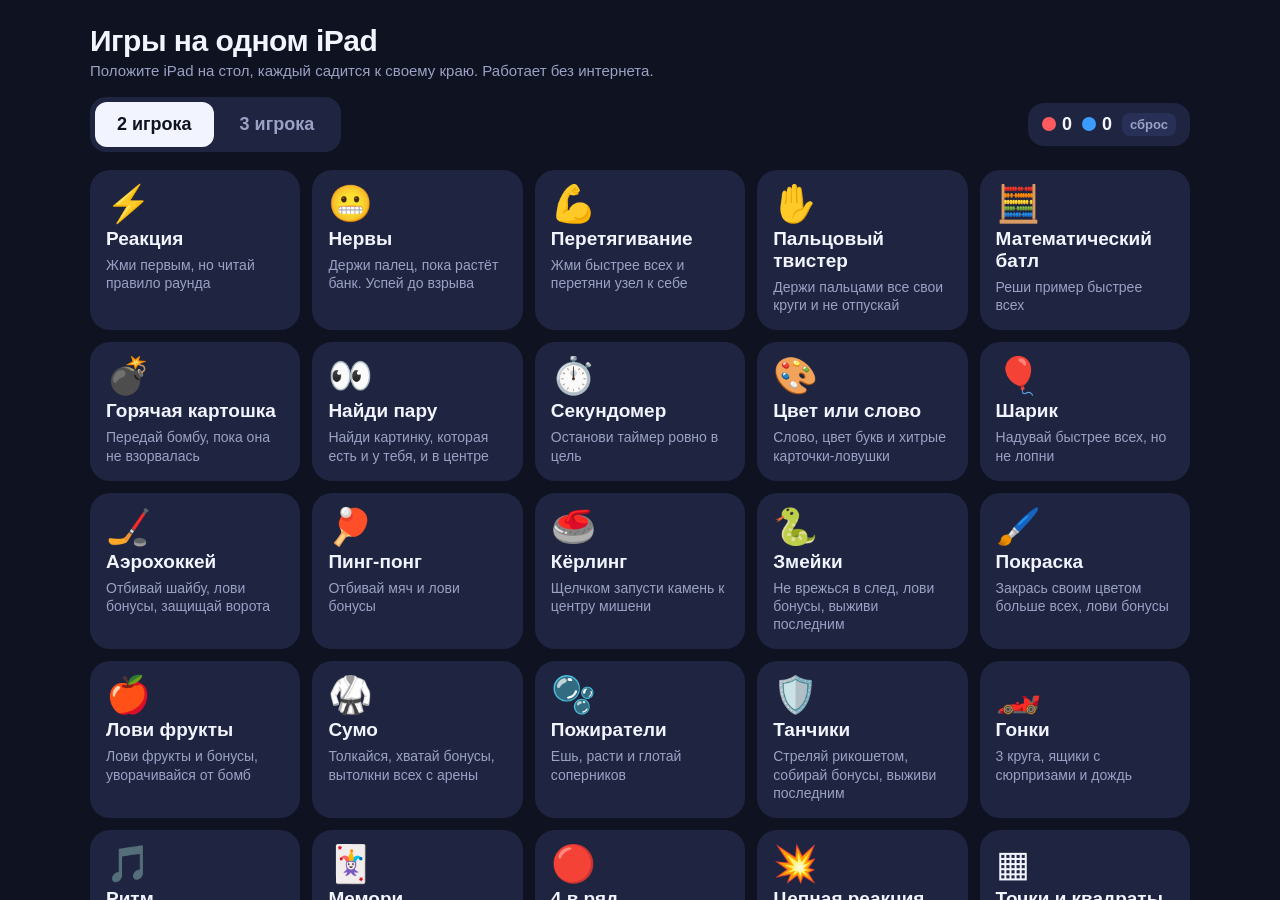
==== commit 61a5d41c: "Power-ups and events for pong, airhockey, sumo, catch, rhythm, draw, reaction; update site Co-Author" ====
--- a/docs/index.html
+++ b/docs/index.html
@@ -343,7 +343,8 @@
   // Shows text once per player, near the center, each copy rotated to face its player.
   ctx.toast = (text, opts = {}) => {
     const ms = opts.ms ?? 1200;
-    const off = opts.offset ?? 70;
+    // default: each copy sits ~28% of the short side from center, toward its player, so copies never cross
+    const off = opts.offset ?? (ctx.n === 2 ? 70 : Math.min(ctx.W, ctx.H) * 0.28);
     const els = ctx.players.map(p => {
       const v = ctx.inward(p.i);
       const t = U.h('div', { class: 'toast' }, text);
@@ -400,6 +401,9 @@
           U.h('button', { class: 'btn', onclick: () => { destroy(); showMenu(); } }, 'В меню'))));
     root.append(ov);
   });
+  // Put the exit button on an edge no player sits at: 2p → middle of the left edge, 3p → middle of the top edge.
+  if (n === 2) Object.assign(exit.style, { left: '6px', top: '50%', transform: 'translateY(-50%)' });
+  else Object.assign(exit.style, { left: '50%', top: '6px', transform: 'translateX(-50%)' });
   root.append(exit);
 
   return ctx;
@@ -533,33 +537,66 @@
   id: 'airhockey',
   title: 'Аэрохоккей',
   emoji: '🏒',
-  desc: 'Отбивай шайбу битой и защищай свои ворота',
-  rules: 'Каждый водит пальцем свою биту (круг своего цвета) на своей половине поля.\n' +
+  desc: 'Отбивай шайбу, лови бонусы, защищай ворота',
+  rules: 'Каждый водит пальцем свою биту (круг своего цвета) на своей части поля.\n' +
     'Ворота — в середине твоего края. Забей шайбу в чужие ворота и не пропусти в свои.\n' +
     '2 игрока: кто первым забьёт 7 голов, тот победил.\n' +
-    '3 игрока: у каждого 5 жизней, пропущенный гол — минус жизнь. Последний оставшийся побеждает.',
+    '3 игрока: у каждого 5 жизней, пропущенный гол — минус жизнь. Последний оставшийся побеждает.\n' +
+    'Бонусы на поле достаются тому, кто последним коснулся шайбы:\n' +
+    '🥅 узкие свои ворота · 🕳️ широкие ворота соперникам · ⚫ вторая шайба\n' +
+    '🔨 большая бита · 🧱 стенка перед воротами · ⚡ мощный удар (следующий удар ×2)\n' +
+    '🧊 лёд (без трения) · 🌪️ вихрь в центре · 👻 шайба-призрак\n' +
+    'Иногда включается ⭐ «Золотой гол»: 10 секунд каждый гол считается за два!',
   minPlayers: 2, maxPlayers: 3,
   start(ctx) {
     const { cv, g } = ctx.canvas();
     const P = ctx.players;
     const N = ctx.n;
     const WIN_GOALS = 7, LIVES = 5;
-    const E_MALLET = 0.9, E_WALL = 0.88;
+    const E_MALLET = 0.9;
     const FONT = '-apple-system, BlinkMacSystemFont, "SF Pro Rounded", "Segoe UI", Roboto, sans-serif';
+    const EMOJI = '"Apple Color Emoji","Segoe UI Emoji","Noto Color Emoji",sans-serif';
+    // toast with copies spread apart so they don't overlap in 3p
+    // only the latest message stays on screen, so quick events don't pile up
+    let lastToast = null;
+    const say = (text, o = {}) => {
+      if (lastToast) lastToast.forEach(e => e.remove());
+      lastToast = ctx.toast(text, Object.assign({ offset: ctx.n === 3 ? Math.min(ctx.W, ctx.H) * 0.2 : 70 }, o));
+      return lastToast;
+    };
 
     const goals = P.map(() => 0);      // 2p: goals scored by player
     const lives = P.map(() => LIVES);  // 3p
     const out = P.map(() => false);
+    const effects = P.map(() => []);   // per player {k, until, dur}
+    const glob = [];                   // global effects {k, until, dur}
     let over = false;
 
+    const PU = {
+      narrow: { icon: '🥅', name: 'Узкие ворота', w: 2 },
+      wide: { icon: '🕳️', name: 'Широкие ворота соперникам', w: 2, bad: true },
+      puck2: { icon: '⚫', name: 'Вторая шайба!', w: 2 },
+      big: { icon: '🔨', name: 'Большая бита', w: 2 },
+      wall: { icon: '🧱', name: 'Стенка у ворот', w: 2 },
+      power: { icon: '⚡', name: 'Мощный удар', w: 2 },
+      ice: { icon: '🧊', name: 'Лёд! Без трения', w: 1.3 },
+      vortex: { icon: '🌪️', name: 'Вихрь в центре!', w: 1.3 },
+      ghost: { icon: '👻', name: 'Шайба-призрак', w: 1.3 },
+      gold: { icon: '⭐', name: 'Золотой гол ×2' },
+    };
+    function addFx(list, k, dur) {
+      const e = list.find(e => e.k === k);
+      if (e) { e.until = ctx.time + dur; e.dur = dur; } else list.push({ k, until: ctx.time + dur, dur });
+    }
+    const has = (i, k) => effects[i].some(e => e.k === k);
+    const gHas = (k) => glob.some(e => e.k === k);
+    const delFx = (i, k) => { effects[i] = effects[i].filter(e => e.k !== k); };
+
     // ---------- geometry ----------
-    let W = ctx.W, H = ctx.H, S, RM, RP, GOAL, MAXV, MALLET_V;
-    // edge distance d_side(x,y) = a.x*x + a.y*y + c
+    let W = ctx.W, H = ctx.H, S, RM, RP, GOAL, MAXV, MALLET_V, IR;
     const edgeFn = (side) => side === 'bottom' ? { ax: 0, ay: -1, c: H } : side === 'top' ? { ax: 0, ay: 1, c: 0 }
       : side === 'left' ? { ax: 1, ay: 0, c: 0 } : { ax: -1, ay: 0, c: W };
     const active = () => P.filter(p => !out[p.i]).map(p => p.i);
-
-    // convex polygon clip by half-plane nx*x + ny*y <= k
     function clip(poly, nx, ny, k) {
       const res = [];
       for (let j = 0; j < poly.length; j++) {
@@ -573,28 +610,19 @@
       }
       return res;
     }
-    // Half-planes "my edge is nearest" against other active players.
-    function regionPlanes(i) {
-      const me = edgeFn(P[i].side), planes = [];
+    function regionPoly(i, inset) {
+      let poly = [{ x: inset, y: inset }, { x: W - inset, y: inset }, { x: W - inset, y: H - inset }, { x: inset, y: H - inset }];
+      const me = edgeFn(P[i].side);
       for (const k of active()) {
         if (k === i) continue;
         const o = edgeFn(P[k].side);
-        planes.push({ nx: me.ax - o.ax, ny: me.ay - o.ay, k: o.c - me.c });
-      }
-      return planes;
-    }
-    function regionPoly(i, inset) {
-      let poly = [{ x: inset, y: inset }, { x: W - inset, y: inset }, { x: W - inset, y: H - inset }, { x: inset, y: H - inset }];
-      for (const pl of regionPlanes(i)) poly = clip(poly, pl.nx, pl.ny, pl.k);
+        poly = clip(poly, me.ax - o.ax, me.ay - o.ay, o.c - me.c);
+      }
       return poly;
     }
-    let fieldPolys = [], malletPolys = [];
-    function rebuildRegions() {
-      fieldPolys = P.map(p => out[p.i] ? [] : regionPoly(p.i, 0));
-      malletPolys = P.map(p => out[p.i] ? [] : regionPoly(p.i, RM));
-    }
+    let fieldPolys = [];
+    function rebuildRegions() { fieldPolys = P.map(p => out[p.i] ? [] : regionPoly(p.i, 0)); }
     function inPoly(poly, x, y) {
-      // convex, any orientation
       let sign = 0;
       for (let j = 0; j < poly.length; j++) {
         const a = poly[j], b = poly[(j + 1) % poly.length];
@@ -629,8 +657,6 @@
       const s = P[i].side;
       return s === 'bottom' ? { x: W / 2, y: H } : s === 'top' ? { x: W / 2, y: 0 } : s === 'left' ? { x: 0, y: H / 2 } : { x: W, y: H / 2 };
     }
-    // does side have an open goal?
-    const goalOpen = (side) => { const p = P.find(q => q.side === side); return !!p && !out[p.i] && !over; };
     const ownerOf = (side) => { const p = P.find(q => q.side === side); return p ? p.i : -1; };
 
     function layout() {
@@ -641,32 +667,96 @@
       GOAL = S * 0.36;
       MAXV = S * 2.4;
       MALLET_V = S * 4.5;
+      IR = S * 0.04;
       rebuildRegions();
     }
     layout();
+    const goalW = P.map(() => GOAL);   // animated current goal width
+    const malR = P.map(() => RM);      // animated mallet radius
+    const targetGoal = (i) => GOAL * (has(i, 'narrow') ? 0.55 : 1) * (has(i, 'wide') ? 1.5 : 1);
+    const targetMal = (i) => RM * (has(i, 'big') ? 1.6 : 1);
+    // goal opening half-width for side, or 0 if closed
+    function goalHalf(side) {
+      const i = ownerOf(side);
+      if (i < 0 || out[i] || over) return 0;
+      return goalW[i] / 2;
+    }
 
     // ---------- objects ----------
-    const puck = { x: W / 2, y: H / 2, vx: 0, vy: 0, live: true, alpha: 1, trail: [] };
+    const pucks = [];
     const mallets = P.map(p => {
       const m = edgeMid(p.i), v = ctx.inward(p.i);
       return { x: m.x + v.x * S * 0.2, y: m.y + v.y * S * 0.2, vx: 0, vy: 0, tx: null, ty: null, ptr: null };
     });
-    const flash = P.map(() => 0); // goal flash timer
+    const flash = P.map(() => 0);
+    const items = [];
+
+    // ---------- juice ----------
+    const parts = [], rings = [];
+    let shakeT = 0, shakeA = 0, flashA = 0, flashC = '#fff';
+    function burst(x, y, color, n, speed, life = 0.6, size = 4) {
+      for (let k = 0; k < n; k++) {
+        const a = Math.random() * Math.PI * 2, s = speed * (0.25 + Math.random() * 0.75);
+        parts.push({ x, y, vx: Math.cos(a) * s, vy: Math.sin(a) * s, life, t: life * (0.6 + Math.random() * 0.4), color, size: size * (0.6 + Math.random() * 0.8) });
+      }
+      if (parts.length > 700) parts.splice(0, parts.length - 700);
+    }
+    function sparks(x, y, nx, ny, color, n, speed) {
+      for (let k = 0; k < n; k++) {
+        const a = Math.atan2(ny, nx) + U.rand(-1.1, 1.1), s = speed * U.rand(0.3, 1);
+        parts.push({ x, y, vx: Math.cos(a) * s, vy: Math.sin(a) * s, life: 0.45, t: U.rand(0.2, 0.45), color, size: U.rand(2, 4.5) });
+      }
+    }
+    const ring = (x, y, r0, r1, color, life = 0.5, w = 5) => rings.push({ x, y, r0, r1, color, life, t: life, w });
+    const shake = (a, t = 0.35) => { shakeA = Math.max(shakeT > 0 ? shakeA : 0, a); shakeT = Math.max(shakeT, t); };
+    function updJuice(dt) {
+      for (let k = parts.length - 1; k >= 0; k--) {
+        const p = parts[k]; p.t -= dt;
+        if (p.t <= 0) { parts.splice(k, 1); continue; }
+        p.x += p.vx * dt; p.y += p.vy * dt;
+        const d = Math.exp(-3 * dt); p.vx *= d; p.vy *= d;
+      }
+      for (let k = rings.length - 1; k >= 0; k--) { rings[k].t -= dt; if (rings[k].t <= 0) rings.splice(k, 1); }
+      shakeT = Math.max(0, shakeT - dt);
+      flashA = Math.max(0, flashA - dt * 2.5);
+    }
+    function drawJuice() {
+      g.save();
+      g.globalCompositeOperation = 'lighter';
+      for (const p of parts) {
+        const a = Math.max(0, p.t / p.life);
+        g.globalAlpha = Math.min(1, a * 1.4);
+        g.fillStyle = p.color;
+        g.beginPath(); g.arc(p.x, p.y, p.size * (0.4 + 0.6 * a), 0, Math.PI * 2); g.fill();
+      }
+      g.globalCompositeOperation = 'source-over';
+      for (const r of rings) {
+        const k = 1 - r.t / r.life;
+        g.globalAlpha = 1 - k;
+        g.strokeStyle = r.color; g.lineWidth = r.w * (1 - k) + 1;
+        g.beginPath(); g.arc(r.x, r.y, r.r0 + (r.r1 - r.r0) * k, 0, Math.PI * 2); g.stroke();
+      }
+      g.restore();
+    }
 
     ctx.onResize(() => {
-      const ow = W, oh = H;
+      const ow = W, oh = H, os = S;
       layout();
       const sx = W / ow, sy = H / oh;
-      puck.x *= sx; puck.y *= sy; puck.trail = [];
+      for (const pk of pucks) { pk.x *= sx; pk.y *= sy; pk.trail = []; }
+      for (const it of items) { it.x *= sx; it.y *= sy; }
+      parts.length = 0;
+      P.forEach(p => { goalW[p.i] *= S / os; malR[p.i] *= S / os; });
       for (const m of mallets) {
         m.x *= sx; m.y *= sy;
         if (m.tx != null) { m.tx *= sx; m.ty *= sy; }
       }
-      P.forEach(p => { if (!out[p.i]) { const q = project(malletPolys[p.i], mallets[p.i].x, mallets[p.i].y); mallets[p.i].x = q.x; mallets[p.i].y = q.y; } });
+      P.forEach(p => { if (!out[p.i]) { const q = project(regionPoly(p.i, malR[p.i]), mallets[p.i].x, mallets[p.i].y); mallets[p.i].x = q.x; mallets[p.i].y = q.y; } });
     });
 
     // ---------- input ----------
-    const owner = new Map(); // pointerId -> player
+    const owner = new Map();
+    let malletPolys = P.map(p => regionPoly(p.i, RM));
     ctx.pointer(cv, {
       down(id, x, y) {
         if (over) return;
@@ -674,135 +764,257 @@
         if (i < 0) return;
         owner.set(id, i);
         const m = mallets[i];
-        m.ptr = id; // latest finger in own region takes the mallet
+        m.ptr = id;
         const q = project(malletPolys[i], x, y);
-        m.tx = q.x; m.ty = q.y;
+        m.tx = q.x; m.ty = q.y; m.fx = x; m.fy = y;
       },
       move(id, x, y) {
         const i = owner.get(id);
         if (i == null || out[i]) return;
         const m = mallets[i];
         if (m.ptr !== id) return;
+        m.fx = x; m.fy = y;
         const q = project(malletPolys[i], x, y);
         m.tx = q.x; m.ty = q.y;
       },
       up(id) {
         const i = owner.get(id);
         owner.delete(id);
-        if (i != null && mallets[i].ptr === id) { mallets[i].ptr = null; mallets[i].tx = null; }
+        if (i != null && mallets[i].ptr === id) { mallets[i].ptr = null; mallets[i].tx = null; mallets[i].fx = null; }
       },
     });
 
     // ---------- serve / goals ----------
+    let serving = false;
+    function newPuck(x, y, vx, vy) {
+      const pk = { x, y, vx, vy, alpha: 0, trail: [], last: null, ghostUntil: 0, boostUntil: 0 };
+      pucks.push(pk);
+      return pk;
+    }
     function serve(toward) {
+      serving = false;
       if (over) return;
       const act = active();
       if (toward == null || out[toward]) toward = U.pick(act);
-      puck.x = W / 2; puck.y = H / 2;
-      // in 3p keep the spawn point a bit lower so it's not on the top wall line of regions
       const v = ctx.inward(toward);
       const ang = U.rand(-0.45, 0.45);
-      const dx = -v.x, dy = -v.y; // toward that player's edge
-      const c = Math.cos(ang), s = Math.sin(ang);
+      const dx = -v.x, dy = -v.y, c = Math.cos(ang), s = Math.sin(ang);
       const sp = S * 0.32;
-      puck.vx = (dx * c - dy * s) * sp; puck.vy = (dx * s + dy * c) * sp;
-      puck.live = true; puck.alpha = 0; puck.trail = [];
-    }
+      newPuck(W / 2, H / 2, (dx * c - dy * s) * sp, (dx * s + dy * c) * sp);
+      ring(W / 2, H / 2, RP, RP * 4, '#dff1ff', 0.5, 4);
+    }
+    serving = true;
     ctx.after(500, () => serve());
 
-    function goalAgainst(i) {
-      puck.live = false;
+    function goalAgainst(i, pk) {
+      pucks.splice(pucks.indexOf(pk), 1);
       flash[i] = 1;
+      const val = gHas('gold') ? 2 : 1;
+      const m = edgeMid(i), v = ctx.inward(i);
+      burst(m.x + v.x * 10, m.y + v.y * 10, P[i].color, 50, S * 1.1, 0.9, 5);
+      burst(m.x + v.x * 10, m.y + v.y * 10, val > 1 ? '#ffd84a' : '#ffffff', 20, S * 0.8, 0.7, 3);
+      ring(m.x, m.y, RP, S * 0.3, P[i].color, 0.6, 8);
+      shake(S * 0.02, 0.45);
+      flashA = 0.4; flashC = P[i].color;
+      const x2 = val > 1 ? ' ×2' : '';
       if (N === 2) {
         const sc = 1 - i;
-        goals[sc]++;
+        goals[sc] += val;
         if (goals[sc] >= WIN_GOALS) {
           over = true;
-          ctx.toast(`${P[sc].name} победил!`, { color: P[sc].color, fg: '#111', ms: 1400 });
+          pucks.length = 0; items.length = 0;
+          say(`🏆 ${P[sc].name} победил!`, { color: P[sc].color, fg: '#111', ms: 1400 });
           ctx.after(1300, () => ctx.end({ winner: sc, scores: goals.slice(), msg: `Счёт ${goals[0]} : ${goals[1]}` }));
           return;
         }
-        ctx.toast(`Гол! +1 ${P[sc].name}`, { color: P[sc].color, fg: '#111' });
+        say(`🥅 Гол${x2}! +${val} ${P[sc].name}`, { color: P[sc].color, fg: '#111' });
       } else {
-        lives[i]--;
+        lives[i] = Math.max(0, lives[i] - val);
         if (lives[i] <= 0) {
           out[i] = true;
-          const m = mallets[i]; m.ptr = null; m.tx = null;
+          effects[i] = [];
+          const mm = mallets[i]; mm.ptr = null; mm.tx = null;
           rebuildRegions();
           const act = active();
           if (act.length <= 1) {
             over = true;
+            pucks.length = 0; items.length = 0;
             const w = act[0];
-            ctx.toast(`${P[w].name} победил!`, { color: P[w].color, fg: '#111', ms: 1400 });
+            say(`🏆 ${P[w].name} победил!`, { color: P[w].color, fg: '#111', ms: 1400 });
             ctx.after(1300, () => ctx.end({ winner: w, scores: lives.slice(), msg: 'Остался последним' }));
             return;
           }
-          ctx.toast(`${P[i].name} выбывает`, { color: P[i].color, fg: '#111', ms: 1400 });
+          say(`💀 ${P[i].name} выбывает`, { color: P[i].color, fg: '#111', ms: 1400 });
         } else {
-          ctx.toast(`Гол! ${P[i].name}: −1 жизнь`, { color: P[i].color, fg: '#111' });
-        }
-      }
-      ctx.after(1000, () => serve(i));
+          say(`🥅 Гол${x2}! ${P[i].name}: −${val} ${val > 1 ? 'жизни' : 'жизнь'}`, { color: P[i].color, fg: '#111' });
+        }
+      }
+      if (pucks.length === 0 && !serving) { serving = true; ctx.after(1000, () => serve(i)); }
+    }
+
+    // ---------- items ----------
+    let nextItem = 4, nextGold = U.rand(25, 35);
+    function spawnItem() {
+      const pool = Object.keys(PU).filter(k => PU[k].w).map(k => [k, PU[k].w]);
+      if (pucks.length >= 3) pool.forEach(e => { if (e[0] === 'puck2') e[1] = 0; });
+      const tot = pool.reduce((s, e) => s + e[1], 0);
+      let r = Math.random() * tot, k = pool[0][0];
+      for (const e of pool) { r -= e[1]; if (r <= 0) { k = e[0]; break; } }
+      for (let tries = 0; tries < 20; tries++) {
+        const x = U.rand(W * 0.2, W * 0.8), y = U.rand(H * 0.2, H * 0.8);
+        if (items.some(it => Math.hypot(it.x - x, it.y - y) < IR * 4)) continue;
+        if (mallets.some((m, j) => !out[j] && Math.hypot(m.x - x, m.y - y) < malR[j] + IR * 1.5)) continue;
+        items.push({ x, y, k, born: ctx.time, life: 12 });
+        ring(x, y, IR * 2.5, IR, '#ffffff', 0.4, 3);
+        return;
+      }
+    }
+    function collect(it, pk) {
+      const i = pk.last, def = PU[it.k], col = P[i].color;
+      const opp = active().filter(j => j !== i);
+      burst(it.x, it.y, col, 26, S * 0.7, 0.7, 4);
+      burst(it.x, it.y, '#ffffff', 10, S * 0.4, 0.5, 3);
+      ring(it.x, it.y, IR, IR * 4, col, 0.55, 6);
+      switch (it.k) {
+        case 'narrow': addFx(effects[i], 'narrow', 10); break;
+        case 'wide': opp.forEach(j => addFx(effects[j], 'wide', 9)); break;
+        case 'big': addFx(effects[i], 'big', 10); break;
+        case 'wall': addFx(effects[i], 'wall', 9); break;
+        case 'power': addFx(effects[i], 'power', 12); break;
+        case 'ice': addFx(glob, 'ice', 8); break;
+        case 'vortex': addFx(glob, 'vortex', 8); break;
+        case 'ghost': pk.ghostUntil = ctx.time + 5; break;
+        case 'puck2': {
+          const a = Math.random() * Math.PI * 2, sp = S * 0.4;
+          const np = newPuck(it.x, it.y, Math.cos(a) * sp, Math.sin(a) * sp);
+          np.alpha = 1; np.last = i;
+          break;
+        }
+      }
+      say(`${def.icon} ${def.name}`, { color: col, fg: '#111', ms: 1300 });
     }
 
     // ---------- physics ----------
-    function collideMallet(m) {
-      const dx = puck.x - m.x, dy = puck.y - m.y, min = RM + RP;
+    function collideMallet(pk, j) {
+      const m = mallets[j], rm = malR[j];
+      const dx = pk.x - m.x, dy = pk.y - m.y, min = rm + RP;
       const d2 = dx * dx + dy * dy;
       if (d2 >= min * min) return;
       let d = Math.sqrt(d2), nx, ny;
-      if (d < 1e-6) { nx = 0; ny = -1; d = 0; } else { nx = dx / d; ny = dy / d; }
-      puck.x = m.x + nx * min; puck.y = m.y + ny * min;
-      const rel = (puck.vx - m.vx) * nx + (puck.vy - m.vy) * ny;
+      if (d < 1e-6) { nx = 0; ny = -1; } else { nx = dx / d; ny = dy / d; }
+      pk.x = m.x + nx * min; pk.y = m.y + ny * min;
+      const rel = (pk.vx - m.vx) * nx + (pk.vy - m.vy) * ny;
       if (rel < 0) {
-        puck.vx -= (1 + E_MALLET) * rel * nx;
-        puck.vy -= (1 + E_MALLET) * rel * ny;
-      }
-    }
-    function postBounce(px, py) {
-      const dx = puck.x - px, dy = puck.y - py, d = Math.hypot(dx, dy);
+        pk.vx -= (1 + E_MALLET) * rel * nx;
+        pk.vy -= (1 + E_MALLET) * rel * ny;
+        pk.last = j;
+        const imp = -rel;
+        const cx = m.x + nx * rm, cy = m.y + ny * rm;
+        if (has(j, 'power') && imp > S * 0.25) {
+          delFx(j, 'power');
+          pk.vx *= 2; pk.vy *= 2;
+          pk.boostUntil = ctx.time + 1.2;
+          sparks(cx, cy, nx, ny, '#ffe95c', 40, S * 1.3);
+          ring(cx, cy, RP, S * 0.18, '#ffe95c', 0.4, 6);
+          shake(S * 0.012, 0.25);
+          say('⚡ Мощный удар!', { color: P[j].color, fg: '#111', ms: 800 });
+        } else if (imp > S * 0.15) {
+          sparks(cx, cy, nx, ny, P[j].color, Math.min(24, 4 + Math.round(imp / S * 10)), Math.min(S * 1.2, imp * 0.6));
+          if (imp > S * 1.5) shake(S * 0.005, 0.12);
+        }
+      }
+    }
+    function bounce(pk, nx, ny, e) {
+      const vn = pk.vx * nx + pk.vy * ny;
+      if (vn < 0) {
+        pk.vx -= (1 + e) * vn * nx; pk.vy -= (1 + e) * vn * ny;
+        if (-vn > S * 1.0) sparks(pk.x - nx * RP, pk.y - ny * RP, nx, ny, '#cfe8ff', 6, S * 0.5);
+      }
+    }
+    function postBounce(pk, px, py, e) {
+      const dx = pk.x - px, dy = pk.y - py, d = Math.hypot(dx, dy);
       if (d >= RP || d < 1e-6) return;
       const nx = dx / d, ny = dy / d;
-      puck.x = px + nx * RP; puck.y = py + ny * RP;
-      const vn = puck.vx * nx + puck.vy * ny;
-      if (vn < 0) { puck.vx -= (1 + E_WALL) * vn * nx; puck.vy -= (1 + E_WALL) * vn * ny; }
-    }
-    // returns side index of goal scored or -1
-    function walls() {
-      const gh = GOAL / 2;
-      // left / right
+      pk.x = px + nx * RP; pk.y = py + ny * RP;
+      bounce(pk, nx, ny, e);
+    }
+    // capsule segment collision (temporary wall in front of a goal)
+    function segBounce(pk, ax, ay, bx, by, rad, e) {
+      const ex = bx - ax, ey = by - ay, L2 = ex * ex + ey * ey || 1;
+      const t = U.clamp(((pk.x - ax) * ex + (pk.y - ay) * ey) / L2, 0, 1);
+      const qx = ax + ex * t, qy = ay + ey * t;
+      const dx = pk.x - qx, dy = pk.y - qy, d = Math.hypot(dx, dy), min = RP + rad;
+      if (d >= min || d < 1e-6) return;
+      const nx = dx / d, ny = dy / d;
+      pk.x = qx + nx * min; pk.y = qy + ny * min;
+      bounce(pk, nx, ny, e);
+    }
+    function wallSeg(i) {
+      const m = edgeMid(i), v = ctx.inward(i), a = ctx.toScreen(i, 1, 0);
+      const d = S * 0.15, half = goalW[i] * 0.42;
+      const cx = m.x + v.x * d, cy = m.y + v.y * d;
+      return [cx - a.x * half, cy - a.y * half, cx + a.x * half, cy + a.y * half];
+    }
+    function walls(pk, e) {
       for (const side of ['left', 'right']) {
-        const open = goalOpen(side) && Math.abs(puck.y - H / 2) < gh;
-        if (side === 'left') {
-          if (puck.x < RP && !open) { puck.x = RP; if (puck.vx < 0) puck.vx = -puck.vx * E_WALL; }
-        } else if (puck.x > W - RP && !open) { puck.x = W - RP; if (puck.vx > 0) puck.vx = -puck.vx * E_WALL; }
-        if (goalOpen(side)) {
-          const ex = side === 'left' ? 0 : W;
-          postBounce(ex, H / 2 - gh); postBounce(ex, H / 2 + gh);
-        }
+        const gh = goalHalf(side);
+        const open = gh > 0 && Math.abs(pk.y - H / 2) < gh;
+        if (side === 'left') { if (pk.x < RP && !open) { pk.x = RP; bounce(pk, 1, 0, e); } }
+        else if (pk.x > W - RP && !open) { pk.x = W - RP; bounce(pk, -1, 0, e); }
+        if (gh > 0) { const ex = side === 'left' ? 0 : W; postBounce(pk, ex, H / 2 - gh, e); postBounce(pk, ex, H / 2 + gh, e); }
       }
       for (const side of ['top', 'bottom']) {
-        const open = goalOpen(side) && Math.abs(puck.x - W / 2) < gh;
-        if (side === 'top') {
-          if (puck.y < RP && !open) { puck.y = RP; if (puck.vy < 0) puck.vy = -puck.vy * E_WALL; }
-        } else if (puck.y > H - RP && !open) { puck.y = H - RP; if (puck.vy > 0) puck.vy = -puck.vy * E_WALL; }
-        if (goalOpen(side)) {
-          const ey = side === 'top' ? 0 : H;
-          postBounce(W / 2 - gh, ey); postBounce(W / 2 + gh, ey);
-        }
-      }
-      if (puck.x < -RP * 0.2) return ownerOf('left');
-      if (puck.x > W + RP * 0.2) return ownerOf('right');
-      if (puck.y < -RP * 0.2) return ownerOf('top');
-      if (puck.y > H + RP * 0.2) return ownerOf('bottom');
+        const gh = goalHalf(side);
+        const open = gh > 0 && Math.abs(pk.x - W / 2) < gh;
+        if (side === 'top') { if (pk.y < RP && !open) { pk.y = RP; bounce(pk, 0, 1, e); } }
+        else if (pk.y > H - RP && !open) { pk.y = H - RP; bounce(pk, 0, -1, e); }
+        if (gh > 0) { const ey = side === 'top' ? 0 : H; postBounce(pk, W / 2 - gh, ey, e); postBounce(pk, W / 2 + gh, ey, e); }
+      }
+      for (const p of P) if (!out[p.i] && has(p.i, 'wall')) { const s = wallSeg(p.i); segBounce(pk, s[0], s[1], s[2], s[3], S * 0.012, e); }
+      if (pk.x < -RP * 0.2) return ownerOf('left');
+      if (pk.x > W + RP * 0.2) return ownerOf('right');
+      if (pk.y < -RP * 0.2) return ownerOf('top');
+      if (pk.y > H + RP * 0.2) return ownerOf('bottom');
       return -1;
     }
+    function puckPuck(a, b) {
+      const dx = b.x - a.x, dy = b.y - a.y, d = Math.hypot(dx, dy), min = RP * 2;
+      if (d >= min || d < 1e-6) return;
+      const nx = dx / d, ny = dy / d, o = (min - d) / 2;
+      a.x -= nx * o; a.y -= ny * o; b.x += nx * o; b.y += ny * o;
+      const rv = (b.vx - a.vx) * nx + (b.vy - a.vy) * ny;
+      if (rv < 0) { const j = -rv * 0.95; a.vx -= j * nx; a.vy -= j * ny; b.vx += j * nx; b.vy += j * ny; }
+    }
 
     function step(dt) {
-      const sp = Math.hypot(puck.vx, puck.vy);
-      const n = U.clamp(Math.ceil(Math.max(sp, MALLET_V) * dt / (RP * 0.4)), 1, 60);
+      // effects
+      for (const p of P) effects[p.i] = effects[p.i].filter(e => e.until > ctx.time);
+      for (let k = glob.length - 1; k >= 0; k--) {
+        if (glob[k].until <= ctx.time) {
+          if (glob[k].k === 'gold') say('⭐ Золотой гол закончился', { ms: 900 });
+          glob.splice(k, 1);
+        }
+      }
+      const kk = 1 - Math.exp(-dt * 8);
+      for (const p of P) {
+        goalW[p.i] += (targetGoal(p.i) - goalW[p.i]) * kk;
+        malR[p.i] += (targetMal(p.i) - malR[p.i]) * kk;
+      }
+      malletPolys = P.map(p => out[p.i] ? [] : regionPoly(p.i, malR[p.i]));
+      // re-project targets in case the region changed (bigger mallet, someone knocked out)
+      for (const p of P) {
+        const m = mallets[p.i];
+        if (out[p.i]) continue;
+        if (m.fx != null) { const q = project(malletPolys[p.i], m.fx, m.fy); m.tx = q.x; m.ty = q.y; }
+        else { const q = project(malletPolys[p.i], m.x, m.y); if (Math.abs(q.x - m.x) + Math.abs(q.y - m.y) > 0.5) { m.tx = q.x; m.ty = q.y; } }
+      }
+      const ice = gHas('ice'), vortex = gHas('vortex');
+      const eWall = ice ? 0.98 : 0.88;
+      let maxSp = 0;
+      for (const pk of pucks) maxSp = Math.max(maxSp, Math.hypot(pk.vx, pk.vy));
+      const n = U.clamp(Math.ceil(Math.max(maxSp, MALLET_V) * dt / (RP * 0.4)), 1, 60);
       const h = dt / n;
-      const fr = Math.exp(-0.25 * h);
+      const fr = ice ? 1 : Math.exp(-0.25 * h);
       for (let s = 0; s < n; s++) {
         for (const p of P) {
           const m = mallets[p.i];
@@ -814,20 +1026,61 @@
           }
           m.vx = (m.x - ox) / h; m.vy = (m.y - oy) / h;
         }
-        if (!puck.live) continue;
-        puck.x += puck.vx * h; puck.y += puck.vy * h;
-        puck.vx *= fr; puck.vy *= fr;
-        for (const p of P) if (!out[p.i]) collideMallet(mallets[p.i]);
-        const gi = walls();
-        // if the puck got squeezed against a wall, push the mallet out instead
-        for (const p of P) {
-          if (out[p.i]) continue;
-          const m = mallets[p.i], dx = m.x - puck.x, dy = m.y - puck.y, d = Math.hypot(dx, dy), min = RM + RP;
-          if (d < min && d > 1e-6) { m.x = puck.x + dx / d * min; m.y = puck.y + dy / d * min; }
-        }
-        const v = Math.hypot(puck.vx, puck.vy);
-        if (v > MAXV) { puck.vx *= MAXV / v; puck.vy *= MAXV / v; }
-        if (gi >= 0) { goalAgainst(gi); break; }
+        for (let q = pucks.length - 1; q >= 0; q--) {
+          const pk = pucks[q];
+          if (vortex) {
+            const dx = pk.x - W / 2, dy = pk.y - H / 2, d = Math.hypot(dx, dy), rad = S * 0.32;
+            if (d < rad && d > 1) {
+              const f = S * 2.2 * (1 - d / rad);
+              pk.vx += (-dy / d) * f * h - dx / d * f * 0.15 * h;
+              pk.vy += (dx / d) * f * h - dy / d * f * 0.15 * h;
+            }
+          }
+          pk.x += pk.vx * h; pk.y += pk.vy * h;
+          pk.vx *= fr; pk.vy *= fr;
+          for (const p of P) if (!out[p.i]) collideMallet(pk, p.i);
+          for (const o of pucks) if (o !== pk) puckPuck(pk, o);
+          const gi = walls(pk, eWall);
+          for (const p of P) {
+            if (out[p.i]) continue;
+            const m = mallets[p.i], dx = m.x - pk.x, dy = m.y - pk.y, d = Math.hypot(dx, dy), min = malR[p.i] + RP;
+            if (d < min && d > 1e-6) { m.x = pk.x + dx / d * min; m.y = pk.y + dy / d * min; }
+          }
+          const cap = pk.boostUntil > ctx.time ? MAXV * 1.5 : MAXV;
+          const v = Math.hypot(pk.vx, pk.vy);
+          if (v > cap) { pk.vx *= cap / v; pk.vy *= cap / v; }
+          if (gi >= 0) { goalAgainst(gi, pk); if (over) return; }
+        }
+      }
+      // items
+      for (const pk of pucks) {
+        if (pk.last == null || out[pk.last]) continue;
+        for (let k = items.length - 1; k >= 0; k--) {
+          const it = items[k];
+          if (Math.hypot(it.x - pk.x, it.y - pk.y) < IR * 1.3 + RP) { items.splice(k, 1); collect(it, pk); }
+        }
+      }
+      for (let k = items.length - 1; k >= 0; k--) if (ctx.time - items[k].born > items[k].life) items.splice(k, 1);
+      if (ctx.time > nextItem) {
+        if (items.length < 2) spawnItem();
+        nextItem = ctx.time + U.rand(4, 6.5);
+      }
+      if (ctx.time > nextGold) {
+        addFx(glob, 'gold', 10);
+        say('⭐ Золотой гол ×2 — 10 секунд!', { color: '#ffd84a', fg: '#111', ms: 1600 });
+        ring(W / 2, H / 2, S * 0.05, S * 0.6, '#ffd84a', 0.8, 10);
+        nextGold = ctx.time + U.rand(35, 45);
+      }
+      // per-frame visuals
+      for (const pk of pucks) {
+        pk.alpha = Math.min(1, pk.alpha + dt * 5);
+        pk.trail.push({ x: pk.x, y: pk.y });
+        if (pk.trail.length > 10) pk.trail.shift();
+        if (pk.boostUntil > ctx.time) burst(pk.x, pk.y, '#ffe95c', 2, S * 0.1, 0.4, 3);
+      }
+      if (vortex && Math.random() < dt * 40) {
+        const a = Math.random() * Math.PI * 2, r = U.rand(0.05, 0.32) * S;
+        parts.push({ x: W / 2 + Math.cos(a) * r, y: H / 2 + Math.sin(a) * r, vx: -Math.sin(a) * S * 0.5, vy: Math.cos(a) * S * 0.5, life: 0.7, t: 0.7, color: '#9fd8ff', size: 2.5 });
       }
     }
 
@@ -838,18 +1091,28 @@
       g.closePath();
     }
     function circle(x, y, r) { g.beginPath(); g.arc(x, y, r, 0, Math.PI * 2); }
-
-    function drawField(t) {
-      g.fillStyle = '#0f1220';
-      g.fillRect(0, 0, W, H);
-      // regions
+    function emoji(ch, x, y, size) {
+      g.font = `${Math.round(size)}px ${EMOJI}`;
+      g.textAlign = 'center'; g.textBaseline = 'middle';
+      g.fillText(ch, x, y + size * 0.05);
+    }
+
+    function drawField() {
+      const gold = gHas('gold'), ice = gHas('ice');
+      g.fillStyle = ice ? '#13203a' : '#0f1220';
+      g.fillRect(-40, -40, W + 80, H + 80);
       P.forEach(p => {
         if (out[p.i] || fieldPolys[p.i].length < 3) return;
         poly(fieldPolys[p.i]);
         g.fillStyle = U.alpha(p.color, 0.06);
         g.fill();
       });
-      // region borders
+      if (ice) {
+        // frosty sheen
+        const gr = g.createLinearGradient(0, 0, W, H);
+        gr.addColorStop(0, 'rgba(180,230,255,.07)'); gr.addColorStop(0.5, 'rgba(180,230,255,.02)'); gr.addColorStop(1, 'rgba(180,230,255,.08)');
+        g.fillStyle = gr; g.fillRect(0, 0, W, H);
+      }
       g.save();
       g.setLineDash([14, 12]);
       g.lineWidth = 3;
@@ -862,57 +1125,83 @@
         P.forEach(p => { if (!out[p.i] && fieldPolys[p.i].length >= 3) { poly(fieldPolys[p.i]); g.stroke(); } });
       }
       g.restore();
+      if (gHas('vortex')) {
+        g.save();
+        g.translate(W / 2, H / 2);
+        g.rotate(ctx.time * 3);
+        for (let k = 0; k < 4; k++) {
+          g.rotate(Math.PI / 2);
+          g.beginPath();
+          for (let s = 0; s <= 30; s++) { const t = s / 30, r = S * 0.32 * t, a = t * 2.4; s ? g.lineTo(Math.cos(a) * r, Math.sin(a) * r) : g.moveTo(0, 0); }
+          g.strokeStyle = 'rgba(140,210,255,.28)'; g.lineWidth = 3; g.stroke();
+        }
+        g.restore();
+      }
       circle(W / 2, H / 2, 6); g.fillStyle = 'rgba(255,255,255,.18)'; g.fill();
 
-      // walls
       g.lineWidth = 8;
-      g.strokeStyle = '#3a4270';
+      g.strokeStyle = gold ? `rgba(255,216,74,${0.55 + 0.3 * Math.sin(ctx.time * 8)})` : '#3a4270';
       g.strokeRect(4, 4, W - 8, H - 8);
-      // goals
-      const gh = GOAL / 2;
       for (const p of P) {
-        const side = p.side;
+        const side = p.side, gh = out[p.i] ? GOAL / 2 : goalW[p.i] / 2;
         const horiz = side === 'top' || side === 'bottom';
         const ex = side === 'left' ? 0 : side === 'right' ? W : W / 2;
         const ey = side === 'top' ? 0 : side === 'bottom' ? H : H / 2;
         if (out[p.i]) {
-          // closed goal: draw a grey bar
           g.fillStyle = '#4a5280';
-          if (horiz) g.fillRect(W / 2 - gh, side === 'top' ? 0 : H - 10, GOAL, 10);
-          else g.fillRect(side === 'left' ? 0 : W - 10, H / 2 - gh, 10, GOAL);
+          if (horiz) g.fillRect(W / 2 - gh, side === 'top' ? 0 : H - 10, gh * 2, 10);
+          else g.fillRect(side === 'left' ? 0 : W - 10, H / 2 - gh, 10, gh * 2);
           continue;
         }
         const f = flash[p.i];
-        // cut the wall
         g.fillStyle = '#0f1220';
-        if (horiz) g.fillRect(W / 2 - gh, side === 'top' ? 0 : H - 10, GOAL, 10);
-        else g.fillRect(side === 'left' ? 0 : W - 10, H / 2 - gh, 10, GOAL);
-        // goal mouth glow
+        if (horiz) g.fillRect(W / 2 - gh, side === 'top' ? 0 : H - 10, gh * 2, 10);
+        else g.fillRect(side === 'left' ? 0 : W - 10, H / 2 - gh, 10, gh * 2);
         const v = ctx.inward(p.i);
         const depth = S * 0.07;
-        const gx0 = horiz ? W / 2 - gh : ex, gy0 = horiz ? ey : H / 2 - gh;
         const grad = g.createLinearGradient(ex, ey, ex + v.x * depth, ey + v.y * depth);
-        grad.addColorStop(0, U.alpha(p.color, 0.45 + 0.5 * f));
+        grad.addColorStop(0, U.alpha(gold ? '#ffd84a' : p.color, 0.45 + 0.5 * f));
         grad.addColorStop(1, U.alpha(p.color, 0));
         g.fillStyle = grad;
-        if (horiz) g.fillRect(gx0, side === 'top' ? 0 : H - depth, GOAL, depth);
-        else g.fillRect(side === 'left' ? 0 : W - depth, gy0, depth, GOAL);
-        // posts
+        if (horiz) g.fillRect(W / 2 - gh, side === 'top' ? 0 : H - depth, gh * 2, depth);
+        else g.fillRect(side === 'left' ? 0 : W - depth, H / 2 - gh, depth, gh * 2);
         g.fillStyle = p.color;
         g.shadowColor = p.color; g.shadowBlur = 14;
         const posts = horiz ? [[W / 2 - gh, ey], [W / 2 + gh, ey]] : [[ex, H / 2 - gh], [ex, H / 2 + gh]];
         for (const [x, y] of posts) { circle(x, y, 9); g.fill(); }
         g.shadowBlur = 0;
-        // crease arc
         g.strokeStyle = U.alpha(p.color, 0.35);
         g.lineWidth = 3;
         g.beginPath();
         const a0 = Math.atan2(v.y, v.x);
         g.arc(ex, ey, gh, a0 - Math.PI / 2, a0 + Math.PI / 2);
         g.stroke();
-      }
-    }
-
+        if (has(p.i, 'wall')) {
+          const s = wallSeg(p.i);
+          g.save();
+          g.lineCap = 'round';
+          g.shadowColor = '#ffb35c'; g.shadowBlur = 18;
+          g.strokeStyle = '#ffb35c'; g.lineWidth = S * 0.024;
+          g.beginPath(); g.moveTo(s[0], s[1]); g.lineTo(s[2], s[3]); g.stroke();
+          g.restore();
+        }
+      }
+    }
+
+    // effect timer rings in rows: from x0 going in `dir`, wrapping inward (local -y) before xMax
+    function drawEffectRings(list, x0, y0, dir, avail) {
+      const r = S * 0.026, gap = r * 2.5;
+      const perRow = Math.max(1, Math.floor(avail / gap) + 1);
+      list.forEach((e, k) => {
+        const x = x0 + dir * (k % perRow) * gap, y = y0 - Math.floor(k / perRow) * gap;
+        const frac = U.clamp((e.until - ctx.time) / e.dur, 0, 1);
+        circle(x, y, r); g.fillStyle = 'rgba(10,12,24,.75)'; g.fill();
+        g.strokeStyle = 'rgba(255,255,255,.12)'; g.lineWidth = 4; g.stroke();
+        g.beginPath(); g.arc(x, y, r, -Math.PI / 2, -Math.PI / 2 + frac * Math.PI * 2);
+        g.strokeStyle = PU[e.k].bad ? '#ff6b6b' : e.k === 'gold' ? '#ffd84a' : '#5dffa8'; g.lineWidth = 4; g.stroke();
+        emoji(PU[e.k].icon, x, y, r * 1.15);
+      });
+    }
     function drawHud() {
       for (const p of P) {
         const m = edgeMid(p.i), v = ctx.inward(p.i);
@@ -920,6 +1209,10 @@
         const off = Math.min(GOAL / 2 + S * 0.15, len / 2 - S * 0.1);
         g.save();
         ctx.facing(g, p.i, m.x + v.x * S * 0.075, m.y + v.y * S * 0.075);
+        if (!out[p.i]) {
+          const x0 = -(GOAL / 2 + S * 0.06), xEnd = -(len / 2 - S * 0.04);
+          drawEffectRings(effects[p.i].concat(glob), x0, 0, -1, Math.max(0, x0 - xEnd));
+        }
         g.translate(off, 0);
         g.textAlign = 'center'; g.textBaseline = 'middle';
         if (N === 2) {
@@ -957,64 +1250,2239 @@
     }
 
     function drawMallet(p, m) {
-      const c = p.color;
+      const c = p.color, rm = malR[p.i];
       g.save();
-      g.shadowColor = c; g.shadowBlur = m.ptr != null ? 26 : 14;
-      circle(m.x, m.y, RM);
-      const gr = g.createRadialGradient(m.x - RM * 0.3, m.y - RM * 0.3, RM * 0.1, m.x, m.y, RM);
+      const pw = has(p.i, 'power');
+      g.shadowColor = pw ? '#ffe95c' : c; g.shadowBlur = (m.ptr != null ? 26 : 14) + (pw ? 10 + 8 * Math.sin(ctx.time * 12) : 0);
+      circle(m.x, m.y, rm);
+      const gr = g.createRadialGradient(m.x - rm * 0.3, m.y - rm * 0.3, rm * 0.1, m.x, m.y, rm);
       gr.addColorStop(0, '#ffffff');
       gr.addColorStop(0.25, c);
       gr.addColorStop(1, U.alpha(c, 0.75));
       g.fillStyle = gr; g.fill();
       g.shadowBlur = 0;
-      circle(m.x, m.y, RM * 0.72);
+      circle(m.x, m.y, rm * 0.72);
       g.strokeStyle = 'rgba(0,0,0,.25)'; g.lineWidth = 3; g.stroke();
-      circle(m.x, m.y, RM * 0.42);
+      circle(m.x, m.y, rm * 0.42);
       g.fillStyle = c; g.fill();
       g.strokeStyle = 'rgba(255,255,255,.55)'; g.lineWidth = 2; g.stroke();
+      if (pw) {
+        circle(m.x, m.y, rm + 5 + 3 * Math.sin(ctx.time * 12));
+        g.strokeStyle = 'rgba(255,233,92,.8)'; g.lineWidth = 3; g.stroke();
+        emoji('⚡', m.x, m.y, rm * 0.6);
+      }
       g.restore();
     }
 
-    function drawPuck() {
-      if (!puck.live && puck.alpha <= 0) return;
-      g.save();
-      g.globalAlpha = puck.alpha;
-      for (let k = 0; k < puck.trail.length; k++) {
-        const tr = puck.trail[k], a = (k + 1) / puck.trail.length;
-        circle(tr.x, tr.y, RP * (0.4 + 0.5 * a));
-        g.fillStyle = `rgba(200,230,255,${0.12 * a})`;
-        g.fill();
-      }
-      g.shadowColor = '#bfe6ff'; g.shadowBlur = 22;
-      circle(puck.x, puck.y, RP);
-      g.fillStyle = '#eef6ff'; g.fill();
-      g.shadowBlur = 0;
-      circle(puck.x, puck.y, RP * 0.62);
-      g.strokeStyle = 'rgba(15,18,32,.35)'; g.lineWidth = 3; g.stroke();
-      g.restore();
+    function drawPucks() {
+      for (const pk of pucks) {
+        let alpha = pk.alpha;
+        if (pk.ghostUntil > ctx.time) alpha *= (Math.sin(ctx.time * 11) > 0.5 ? 0.9 : 0.05);
+        const col = pk.last != null ? P[pk.last].color : '#bfe6ff';
+        g.save();
+        g.globalAlpha = alpha;
+        for (let k = 0; k < pk.trail.length; k++) {
+          const tr = pk.trail[k], a = (k + 1) / pk.trail.length;
+          circle(tr.x, tr.y, RP * (0.35 + 0.55 * a));
+          g.fillStyle = U.alpha(col, 0.16 * a);
+          g.fill();
+        }
+        g.shadowColor = pk.boostUntil > ctx.time ? '#ffe95c' : col; g.shadowBlur = 22;
+        circle(pk.x, pk.y, RP);
+        g.fillStyle = '#eef6ff'; g.fill();
+        g.shadowBlur = 0;
+        circle(pk.x, pk.y, RP * 0.62);
+        g.strokeStyle = U.alpha(col, 0.7); g.lineWidth = 3; g.stroke();
+        g.restore();
+      }
+      if (serving && !over) {
+        const a = 0.25 + 0.2 * Math.sin(performance.now() / 120);
+        circle(W / 2, H / 2, RP * 1.2);
+        g.strokeStyle = `rgba(255,255,255,${a})`; g.lineWidth = 3; g.stroke();
+      }
+    }
+    function drawItems() {
+      for (const it of items) {
+        const age = ctx.time - it.born, left = it.life - age;
+        if (left < 2.5 && Math.sin(age * 20) < 0) continue;
+        const r = IR * (0.6 + 0.4 * Math.min(1, age * 4)) * (1 + 0.06 * Math.sin(age * 5));
+        g.save();
+        g.translate(it.x, it.y);
+        g.shadowColor = '#fff'; g.shadowBlur = 18;
+        circle(0, 0, r); g.fillStyle = 'rgba(30,36,70,.92)'; g.fill();
+        g.lineWidth = 3; g.strokeStyle = `hsla(${(age * 120) % 360},90%,70%,.95)`; g.stroke();
+        g.shadowBlur = 0;
+        g.rotate(Math.sin(age * 1.5) * 0.35);
+        emoji(PU[it.k].icon, 0, 0, r * 1.15);
+        g.restore();
+      }
     }
 
     ctx.loop((dt) => {
       if (dt > 0) {
-        step(dt);
+        if (!over) step(dt);
+        updJuice(dt);
         for (let i = 0; i < flash.length; i++) flash[i] = Math.max(0, flash[i] - dt * 1.2);
-        if (puck.live) {
-          puck.alpha = Math.min(1, puck.alpha + dt * 5);
-          puck.trail.push({ x: puck.x, y: puck.y });
-          if (puck.trail.length > 8) puck.trail.shift();
-        } else {
-          puck.alpha = Math.max(0, puck.alpha - dt * 4);
-          puck.trail.length = 0;
-        }
-      }
+      }
+      g.save();
+      if (shakeT > 0) { const k = shakeA * Math.min(1, shakeT / 0.3); g.translate(U.rand(-k, k), U.rand(-k, k)); }
       drawField();
       drawHud();
+      drawItems();
       for (const p of P) if (!out[p.i]) drawMallet(p, mallets[p.i]);
-      drawPuck();
+      drawPucks();
+      drawJuice();
+      g.restore();
+      if (flashA > 0) { g.fillStyle = U.alpha(flashC, flashA * 0.3); g.fillRect(0, 0, W, H); }
     });
 
+    ctx._ah = { pucks, mallets, goals, lives, out, items, effects, glob, spawnItem, PU, newPuck };
+  },
+});
+
+</script>
+<script>/* games/balloon.js */
+registerGame({
+  id: 'balloon',
+  title: 'Шарик',
+  emoji: '🎈',
+  desc: 'Надувай быстрее всех, но не лопни',
+  rules: 'Жми НАСОС, чтобы надуть свой шарик. Каждый качок даёт очки, и чем больше шарик, тем дороже качок.\n' +
+    'У каждого шарика свой скрытый предел. Лопнул — 0 за раунд. Жми СДАТЬ, чтобы забрать очки.\n' +
+    'На раунд 10 секунд: кто не успел сдать, тому засчитывается как есть.\n' +
+    '😰 Шкала напряжения подсказывает, но врёт. Шарик дрожит и скрипит перед взрывом.\n' +
+    '🔍 Прощупать (1 раз за игру): узнаёшь, между каким числом качков шарик лопнет.\n' +
+    '🪡 Иголка: кто сдал первым, может уколоть шарик соперника (он станет слабее).\n' +
+    '🌡️ Жара: все шарики слабее.  🌟 Золотой раунд: очки ×2.\n' +
+    '🍀 Отстающему с 4-го раунда шарик чуть прочнее.\n' +
+    '5 раундов, больше всех очков — победа.',
+  minPlayers: 2, maxPlayers: 3,
+  start(ctx) {
+    const P = ctx.players, N = ctx.n, ROUNDS = 5, DEPTH = 0.2, ROUND_T = 10, TAU = Math.PI * 2;
+    const TYPES = {
+      normal: { icon: '🎈', name: 'Обычный раунд', mult: 1, k: 1 },
+      heat: { icon: '🌡️', name: 'Жара! Шарики слабее', mult: 1, k: 0.62 },
+      golden: { icon: '🌟', name: 'Золотой раунд ×2', mult: 2, k: 1 },
+      final: { icon: '🌟', name: 'Золотой финал ×2', mult: 2, k: 1 },
+    };
+    const schedule = ['normal'].concat(U.shuffle(['heat', 'golden', 'normal']), ['final']);
+
+    ctx.root.classList.add('g-balloon');
+    ctx.root.append(U.h('style', null, `
+      .g-balloon .zone-inner{display:flex;flex-direction:column;gap:1vmin;padding:1.2vmin 1.6vmin}
+      .g-balloon .info{display:flex;justify-content:space-between;align-items:center;gap:2vmin;color:#fff;font-weight:900;
+        font-size:3vmin;height:4.4vmin;white-space:nowrap;padding:0 1vmin;pointer-events:none}
+      .g-balloon .info .tot{color:var(--pc);font-size:3.6vmin}
+      .g-balloon .row{flex:1 1 auto;display:flex;gap:1.4vmin;min-height:0}
+      .g-balloon .bt{border-radius:3vmin;border:.5vmin solid var(--pc);color:#fff;background:rgba(255,255,255,.05);
+        display:flex;flex-direction:column;align-items:center;justify-content:center;font-weight:900;touch-action:none;min-width:0;
+        transition:transform .06s, background .1s, opacity .2s}
+      .g-balloon .bt .e{font-size:5.5vmin;line-height:1}
+      .g-balloon .bt .l{font-size:2.6vmin;margin-top:.4vmin;white-space:nowrap}
+      .g-balloon .pump{flex:2.2 1 0;background:var(--pc);color:#0f1220;font-size:5vmin}
+      .g-balloon .pump .l{font-size:4.2vmin}
+      .g-balloon .pump.hit{transform:scale(.94)}
+      .g-balloon .bank{flex:1.3 1 0}
+      .g-balloon .probe{flex:.9 1 0}
+      .g-balloon .bt.off{opacity:.25}
+      .g-balloon .needle{position:absolute;inset:0;display:none;gap:1.4vmin;padding:1.2vmin 1.6vmin;background:rgba(15,18,32,.94);
+        border-radius:2vmin;z-index:3}
+      .g-balloon .needle.on{display:flex}
+      .g-balloon .needle .bt{flex:1 1 0}
+      .g-balloon .needle .bt .l{font-size:3.2vmin}
+      .g-balloon .needle .t{flex:0 0 auto;align-self:center;color:#fff;font-weight:900;font-size:3vmin;text-align:center;line-height:1.2}
+    `));
+
+    const { g } = ctx.canvas();
+
+    /* ---------- state ---------- */
+    const total = P.map(() => 0);
+    const probeLeft = P.map(() => 1);
+    let round = 0, type = TYPES.normal, phase = 'intro', roundEnd = 0, firstBank = -1;
+    let parts = [], rings = [], floats = [], flash = 0, flashC = '#fff', shake = 0;
+    const bl = P.map(p => ({
+      i: p.i, air: 0, thr: 20, state: 'idle', pts: 0, noise: 0, wob: 0, pumpT: 0, hint: null, luck: false,
+      burstT: 0, needleUntil: 0, needled: 0,
+    }));
+    const ptsFor = (a) => { let s = 0; for (let k = 1; k <= a; k++) s += 1 + Math.floor((k - 1) / 4); return s; };
+
+    /* ---------- geometry ---------- */
+    let Rm = 80, pos = [];
+    function fieldRect() {
+      const d = Math.round(DEPTH * Math.min(ctx.W, ctx.H));
+      const s = P.map(p => p.side);
+      const l = s.includes('left') ? d : 0, r = s.includes('right') ? d : 0;
+      const t = s.includes('top') ? d : 0, b = s.includes('bottom') ? d : 0;
+      return { x: l, y: t, w: ctx.W - l - r, h: ctx.H - t - b };
+    }
+    function layout() {
+      const f = fieldRect();
+      let R = Math.min(f.w, f.h) * 0.3;
+      for (let it = 0; it < 40; it++) {
+        pos = P.map(p => {
+          const v = ctx.inward(p.i), off = R * 1.25 + 14;
+          let x, y;
+          if (p.side === 'bottom') { x = f.x + f.w / 2; y = f.y + f.h - off; }
+          else if (p.side === 'top') { x = f.x + f.w / 2; y = f.y + off; }
+          else if (p.side === 'left') { x = f.x + off; y = f.y + f.h * (N === 3 ? 0.36 : 0.5); }
+          else { x = f.x + f.w - off; y = f.y + f.h * (N === 3 ? 0.36 : 0.5); }
+          return { x, y, v };
+        });
+        let ok = true;
+        for (let a = 0; a < N; a++) for (let b = a + 1; b < N; b++) if (U.dist(pos[a].x, pos[a].y, pos[b].x, pos[b].y) < R * 2.75 + 20) ok = false;
+        if (P.some(p => (p.side === 'left' || p.side === 'right') && pos[p.i].y - R * 1.4 < f.y + 50)) ok = false;
+        if (ok) break;
+        R *= 0.94;
+      }
+      Rm = R;
+    }
+    layout();
+    ctx.onResize(layout);
+    const radius = (b) => Rm * (0.34 + 0.66 * Math.min(1.2, b.air / 32));
+
+    /* ---------- UI ---------- */
+    const ui = P.map(p => {
+      const z = ctx.zone(p.i, { depth: DEPTH });
+      z.el.style.background = `linear-gradient(0deg, ${U.alpha(p.color, .2)}, ${U.alpha(p.color, .04)})`;
+      z.el.style.borderTop = `2px solid ${U.alpha(p.color, .6)}`;
+      const tot = U.h('div', { class: 'tot' }), mid = U.h('div'), cur = U.h('div');
+      const probe = U.h('div', { class: 'bt probe' }, U.h('div', { class: 'e' }, '🔍'), U.h('div', { class: 'l' }, 'щупать'));
+      const pump = U.h('div', { class: 'bt pump' }, U.h('div', { class: 'e' }, '🎈'), U.h('div', { class: 'l' }, 'НАСОС'));
+      const bank = U.h('div', { class: 'bt bank' }, U.h('div', { class: 'e' }, '💰'), U.h('div', { class: 'l' }, 'СДАТЬ'));
+      const needle = U.h('div', { class: 'needle' });
+      z.el.append(U.h('div', { class: 'info' }, tot, mid, cur), U.h('div', { class: 'row' }, probe, pump, bank), needle);
+      ctx.tap(pump, () => doPump(p.i));
+      ctx.tap(bank, () => doBank(p.i));
+      ctx.tap(probe, () => doProbe(p.i));
+      return { z, tot, mid, cur, probe, pump, bank, needle, cache: {} };
+    });
+    function set(u, k, el, v) { if (u.cache[k] !== v) { u.cache[k] = v; el.textContent = v; } }
+    function render() {
+      const left = phase === 'pump' ? Math.max(0, Math.ceil(roundEnd - ctx.time)) : ROUND_T;
+      bl.forEach((b, i) => {
+        const u = ui[i];
+        set(u, 'tot', u.tot, `⭐ ${total[i]}`);
+        set(u, 'mid', u.mid, `${type.icon} ${round}/${ROUNDS}${phase === 'pump' ? ` · ⏱️ ${left}` : ''}`);
+        let cur = '';
+        if (b.state === 'pump' || b.state === 'idle') cur = b.hint ? `🔍 ${b.hint[0]}–${b.hint[1]} · ${b.air}` : `качков: ${b.air}`;
+        if (b.state === 'banked') cur = `✓ +${b.pts}`;
+        if (b.state === 'burst') cur = '💥 0';
+        set(u, 'cur', u.cur, cur);
+        const canAct = phase === 'pump' && b.state === 'pump';
+        u.pump.classList.toggle('off', !canAct);
+        u.bank.classList.toggle('off', !canAct || b.air === 0);
+        u.probe.classList.toggle('off', !canAct || probeLeft[i] <= 0 || !!b.hint);
+      });
+    }
+
+    /* ---------- effects ---------- */
+    function burst(x, y, color, n, sp, size, life) {
+      for (let k = 0; k < n; k++) {
+        const a = Math.random() * TAU, s = U.rand(sp * 0.25, sp);
+        parts.push({ x, y, vx: Math.cos(a) * s, vy: Math.sin(a) * s, life: life || 1, c: color, r: U.rand(size * 0.4, size), rot: Math.random() * 6, rag: Math.random() < 0.5 });
+      }
+    }
+    function floatText(i, text, color, big) {
+      const p = pos[i];
+      floats.push({ i, x: p.x, y: p.y, text, c: color || '#fff', t: 0, big });
+    }
+    function say(text, o) {
+      const f = fieldRect();
+      return ctx.toast(text, Object.assign({ ms: 1500, offset: N === 2 ? 46 : Math.min(f.w, f.h) * 0.08 }, o || {}));
+    }
+    const colorOf = (i) => (type === TYPES.golden || type === TYPES.final) ? '#ffcf3c' : P[i].color;
+
+    /* ---------- actions ---------- */
+    function doPump(i) {
+      const b = bl[i];
+      if (phase !== 'pump' || b.state !== 'pump') return;
+      b.air++;
+      b.pumpT = 1;
+      b.noise = U.clamp(b.noise + U.rand(-0.12, 0.12), -0.22, 0.22);
+      const u = ui[i].pump; u.classList.remove('hit'); void u.offsetWidth; u.classList.add('hit');
+      ctx.after(70, () => u.classList.remove('hit'));
+      const p = pos[i], r = radius(b);
+      for (let k = 0; k < 3; k++) parts.push({ x: p.x + p.v.x * r * 1.2, y: p.y + p.v.y * r * 1.2, vx: p.v.x * U.rand(40, 90) + U.rand(-40, 40), vy: p.v.y * U.rand(40, 90) + U.rand(-40, 40), life: 0.5, c: 'rgba(255,255,255,.7)', r: U.rand(2, 4) });
+      if (b.air > b.thr) pop(i);
+      render();
+    }
+    function pop(i) {
+      const b = bl[i];
+      b.state = 'burst'; b.burstT = 1; b.pts = 0;
+      const p = pos[i], r = radius(b);
+      burst(p.x, p.y, colorOf(i), 40, 620, 10, 1.2);
+      burst(p.x, p.y, '#ffffff', 20, 420, 4, 0.8);
+      rings.push({ x: p.x, y: p.y, r0: r, r1: r + Rm * 1.6, t: 0, c: colorOf(i) });
+      flash = 0.45; flashC = colorOf(i); shake = Math.max(shake, 14);
+      floatText(i, '💥 БАХ!', '#ff6b6b', true);
+      checkRoundOver();
+    }
+    function doBank(i) {
+      const b = bl[i];
+      if (phase !== 'pump' || b.state !== 'pump' || b.air === 0) return;
+      bankIt(i, false);
+      if (firstBank < 0) {
+        firstBank = i;
+        const targets = bl.filter(o => o.i !== i && o.state === 'pump');
+        if (targets.length) offerNeedle(i, targets);
+      }
+      checkRoundOver();
+    }
+    function bankIt(i, auto) {
+      const b = bl[i];
+      b.state = 'banked';
+      b.pts = ptsFor(b.air) * type.mult;
+      total[i] += b.pts;
+      const p = pos[i];
+      burst(p.x, p.y, '#3ddc97', 18, 260, 5);
+      rings.push({ x: p.x, y: p.y, r0: radius(b), r1: radius(b) + 60, t: 0, c: '#3ddc97' });
+      floatText(i, `${auto ? '⏰ ' : '💰 '}+${b.pts}`, '#3ddc97', true);
+      render();
+    }
+    function doProbe(i) {
+      const b = bl[i];
+      if (phase !== 'pump' || b.state !== 'pump' || probeLeft[i] <= 0 || b.hint) return;
+      probeLeft[i]--;
+      const w = U.randInt(5, 8), lo = Math.max(b.air + 1, b.thr + 1 - U.randInt(1, w - 1));
+      b.hint = [lo, Math.max(lo + 2, lo + w)];
+      floatText(i, `🔍 лопнет на ${b.hint[0]}–${b.hint[1]}`, '#7fe7ff');
+      const p = pos[i];
+      rings.push({ x: p.x, y: p.y, r0: radius(b), r1: radius(b) + 40, t: 0, c: '#7fe7ff' });
+      render();
+    }
+    function offerNeedle(i, targets) {
+      const nd = ui[i].needle;
+      nd.replaceChildren(U.h('div', { class: 't' }, '🪡', U.h('br'), 'уколоть?'));
+      const close = () => { nd.classList.remove('on'); ctx.cancel(tmr); };
+      targets.forEach(o => {
+        const btn = U.h('div', { class: 'bt', style: { borderColor: P[o.i].color, background: U.alpha(P[o.i].color, 0.25) } },
+          U.h('div', { class: 'e' }, '🪡'), U.h('div', { class: 'l' }, P[o.i].name));
+        ctx.tap(btn, () => { close(); needle(i, o.i); });
+        nd.append(btn);
+      });
+      const no = U.h('div', { class: 'bt', style: { flex: '.6 1 0' } }, U.h('div', { class: 'e' }, '✕'), U.h('div', { class: 'l' }, 'нет'));
+      ctx.tap(no, close);
+      nd.append(no);
+      nd.classList.add('on');
+      const tmr = ctx.after(4500, close);
+      floatText(i, '🪡 Можешь уколоть!', '#fff');
+    }
+    function needle(from, to) {
+      const b = bl[to];
+      if (phase !== 'pump' || b.state !== 'pump') return;
+      b.thr = Math.max(1, b.thr - 4);
+      b.needled = 1;
+      if (b.hint) b.hint = null; // the old hint is no longer valid
+      say(`🪡 ${P[from].name} уколол ${P[to].name}!`, { color: P[from].color, fg: '#111', ms: 1500 });
+      const p = pos[to];
+      burst(p.x, p.y, '#e0e6ff', 14, 300, 3);
+      floatText(to, '🪡 Укол! шарик слабее', '#ff9ab0');
+      if (b.air > b.thr) ctx.after(250, () => { if (b.state === 'pump') pop(to); });
+      render();
+    }
+
+    /* ---------- rounds ---------- */
+    function nextRound() {
+      round++;
+      if (round > ROUNDS) return finishGame();
+      type = TYPES[schedule[round - 1]];
+      firstBank = -1;
+      const mn = Math.min(...total), mx = Math.max(...total);
+      const lows = total.map((v, i) => v === mn ? i : -1).filter(i => i >= 0);
+      bl.forEach(b => {
+        b.air = 0; b.state = 'idle'; b.pts = 0; b.noise = U.rand(-0.15, 0.15); b.hint = null; b.burstT = 0; b.needled = 0;
+        const base = 6 + (Math.random() + Math.random()) / 2 * 26;
+        b.thr = Math.max(3, Math.round(base * type.k));
+        b.luck = round >= 4 && lows.length === 1 && lows[0] === b.i && mx > mn;
+        if (b.luck) b.thr += 4;
+        ui[b.i].needle.classList.remove('on');
+      });
+      phase = 'pre';
+      say(`Раунд ${round}/${ROUNDS}: ${type.icon} ${type.name}`, { color: type === TYPES.heat ? '#ff6b3d' : type.mult > 1 ? '#ffcf3c' : '#fff', fg: '#111', ms: 1700 });
+      if (type === TYPES.heat) { flash = 0.4; flashC = '#ff6b3d'; }
+      if (type.mult > 1) { flash = 0.4; flashC = '#ffcf3c'; }
+      const lucky = bl.find(b => b.luck);
+      if (lucky) ctx.after(900, () => floatText(lucky.i, '🍀 Удача: шарик прочнее', '#7dff8a'));
+      ctx.after(1800, () => {
+        phase = 'pump'; roundEnd = ctx.time + ROUND_T;
+        bl.forEach(b => { b.state = 'pump'; });
+        say('КАЧАЙ!', { color: '#3ddc97', fg: '#111', ms: 700 });
+        render();
+      });
+      render();
+    }
+    function checkRoundOver() {
+      if (phase !== 'pump') return;
+      if (bl.every(b => b.state !== 'pump')) endRound();
+    }
+    function endRound() {
+      phase = 'post';
+      bl.forEach(b => { ui[b.i].needle.classList.remove('on'); });
+      // reveal thresholds
+      bl.forEach(b => { if (b.state === 'banked') ctx.after(500, () => floatText(b.i, `предел был ${b.thr}`, '#9aa1c4')); });
+      render();
+      ctx.after(2600, nextRound);
+    }
+    function finishGame() {
+      phase = 'over';
+      const mx = Math.max(...total);
+      const w = P.filter(p => total[p.i] === mx).map(p => p.i);
+      ctx.end({ winners: w.length === N ? [] : w, scores: total.slice(), msg: `${ROUNDS} раундов позади` });
+    }
+    ctx.after(1, nextRound); // game timers only run after the countdown
+
+    /* ---------- loop ---------- */
+    function update(dt) {
+      if (phase === 'pump' && ctx.time >= roundEnd) {
+        bl.forEach(b => { if (b.state === 'pump') { if (b.air > 0) bankIt(b.i, true); else { b.state = 'banked'; b.pts = 0; } } });
+        endRound();
+      }
+      for (const b of bl) {
+        b.pumpT = Math.max(0, b.pumpT - dt * 5);
+        b.burstT = Math.max(0, b.burstT - dt);
+        b.needled = Math.max(0, b.needled - dt);
+        b.wob += dt * (4 + 14 * Math.pow(Math.min(1, b.air / Math.max(1, b.thr)), 2));
+      }
+    }
+
+    function drawBalloon(b, t) {
+      const p = pos[b.i];
+      const col = colorOf(b.i);
+      g.save(); ctx.facing(g, b.i, p.x, p.y);
+      const fr = Math.min(1.2, b.air / Math.max(1, b.thr)); // true fraction (drives wobble/squeak)
+      const r = radius(b);
+      const anchorY = Rm * 1.25 + 14; // edge of the zone in local coords
+      if (b.state !== 'burst') {
+        // string
+        g.strokeStyle = 'rgba(255,255,255,.55)'; g.lineWidth = 2;
+        g.beginPath(); g.moveTo(0, r * 1.1 + 6);
+        g.bezierCurveTo(Math.sin(t * 2) * 10, r * 1.1 + (anchorY - r) * 0.4, -Math.sin(t * 2) * 10, r * 1.1 + (anchorY - r) * 0.7, 0, anchorY);
+        g.stroke();
+        const wob = (b.state === 'pump' ? (0.01 + 0.06 * fr * fr) : 0.012);
+        const sxk = 1 + Math.sin(b.wob) * wob + b.pumpT * 0.06, syk = 1 - Math.sin(b.wob) * wob + b.pumpT * 0.03;
+        const jx = b.state === 'pump' && fr > 0.75 ? U.rand(-1, 1) * fr * 3 : 0;
+        g.save(); g.translate(jx, 0); g.scale(sxk, syk);
+        // glow
+        const gl = g.createRadialGradient(0, 0, r * 0.5, 0, 0, r * 1.7);
+        gl.addColorStop(0, U.alpha(col, 0.35)); gl.addColorStop(1, U.alpha(col, 0));
+        g.fillStyle = gl; g.beginPath(); g.arc(0, 0, r * 1.7, 0, TAU); g.fill();
+        // body
+        const bg = g.createRadialGradient(-r * 0.35, -r * 0.45, r * 0.05, 0, 0, r * 1.15);
+        bg.addColorStop(0, '#ffffff'); bg.addColorStop(0.12, U.alpha(col, 1)); bg.addColorStop(1, U.alpha(col, 0.75));
+        g.fillStyle = bg;
+        g.beginPath(); g.ellipse(0, 0, r, r * 1.12, 0, 0, TAU); g.fill();
+        g.strokeStyle = 'rgba(0,0,0,.25)'; g.lineWidth = 2; g.stroke();
+        // knot
+        g.fillStyle = col; g.beginPath(); g.moveTo(-7, r * 1.12 + 8); g.lineTo(7, r * 1.12 + 8); g.lineTo(0, r * 1.12 - 2); g.fill();
+        // highlight
+        g.fillStyle = 'rgba(255,255,255,.35)'; g.beginPath(); g.ellipse(-r * 0.38, -r * 0.45, r * 0.16, r * 0.28, -0.5, 0, TAU); g.fill();
+        g.restore();
+        // gold sparkles
+        if (type.mult > 1 && Math.random() < 0.3) parts.push({ x: p.x + U.rand(-r, r), y: p.y + U.rand(-r, r), vx: 0, vy: -20, life: 0.7, c: '#fff6c0', r: 2.5, star: true });
+        // squeak lines near burst (true value, but noisy)
+        if (b.state === 'pump' && fr + b.noise * 0.5 > 0.68) {
+          const k = Math.min(1, (fr + b.noise * 0.5 - 0.68) / 0.3);
+          g.strokeStyle = `rgba(255,255,255,${0.35 + 0.5 * k})`; g.lineWidth = 3;
+          for (let s = 0; s < 3; s++) {
+            const a = -Math.PI * 0.85 + s * 0.35 + Math.sin(t * 9 + s) * 0.05;
+            const rr = r * 1.18 + 6 + (Math.sin(t * 18 + s * 2) > 0 ? 4 : 0);
+            g.beginPath(); g.moveTo(Math.cos(a) * rr, Math.sin(a) * rr); g.lineTo(Math.cos(a) * (rr + 10 + 8 * k), Math.sin(a) * (rr + 10 + 8 * k)); g.stroke();
+            const a2 = -Math.PI * 0.15 - s * 0.35;
+            g.beginPath(); g.moveTo(Math.cos(a2) * rr, Math.sin(a2) * rr); g.lineTo(Math.cos(a2) * (rr + 10 + 8 * k), Math.sin(a2) * (rr + 10 + 8 * k)); g.stroke();
+          }
+        }
+        if (b.needled > 0) {
+          g.font = `${Rm * 0.35}px sans-serif`; g.textAlign = 'center'; g.textBaseline = 'middle';
+          g.globalAlpha = b.needled; g.fillText('🪡', r * 0.9, -r * 0.6); g.globalAlpha = 1;
+        }
+        // label inside balloon
+        g.textAlign = 'center'; g.textBaseline = 'middle';
+        const lbl = b.state === 'banked' ? `✓ ${b.pts}` : String(ptsFor(b.air) * type.mult);
+        g.font = `900 ${Math.max(16, r * 0.42)}px -apple-system, sans-serif`;
+        g.lineWidth = 5; g.strokeStyle = 'rgba(0,0,0,.45)'; g.strokeText(lbl, 0, 0);
+        g.fillStyle = '#fff'; g.fillText(lbl, 0, 0);
+        if (b.luck && b.state === 'pump') { g.font = `${Math.max(14, r * 0.3)}px sans-serif`; g.fillText('🍀', 0, -r * 0.62); }
+      } else {
+        // burst remains
+        g.globalAlpha = 0.6;
+        g.strokeStyle = 'rgba(255,255,255,.55)'; g.lineWidth = 2;
+        g.beginPath(); g.moveTo(0, anchorY - Rm * 0.6); g.lineTo(0, anchorY); g.stroke();
+        g.fillStyle = col;
+        g.beginPath(); g.moveTo(-8, anchorY - Rm * 0.6); g.lineTo(8, anchorY - Rm * 0.6); g.lineTo(3, anchorY - Rm * 0.6 - 14); g.lineTo(-5, anchorY - Rm * 0.6 - 10); g.fill();
+        g.globalAlpha = 1;
+        g.font = `900 ${Rm * 0.32}px -apple-system, sans-serif`; g.textAlign = 'center'; g.textBaseline = 'middle';
+        g.fillStyle = '#ff6b6b'; g.fillText('💥 0', 0, 0);
+      }
+      // stress meter (unreliable!)
+      if (b.state === 'pump' || b.state === 'idle') {
+        const mh = Rm * 1.7, mw = Math.max(10, Rm * 0.11), mx = Rm * 1.12 + 8, my = -mh / 2;
+        const shown = U.clamp(fr * 0.95 + b.noise + Math.sin(t * 3 + b.i) * 0.03, 0, 1);
+        g.fillStyle = 'rgba(255,255,255,.08)'; g.beginPath(); g.roundRect(mx, my, mw, mh, mw / 2); g.fill();
+        const gr = g.createLinearGradient(0, my + mh, 0, my);
+        gr.addColorStop(0, '#3ddc97'); gr.addColorStop(0.55, '#ffd84d'); gr.addColorStop(1, '#ff4d6d');
+        g.fillStyle = gr; g.beginPath(); g.roundRect(mx, my + mh * (1 - shown), mw, mh * shown, mw / 2); g.fill();
+        g.font = `${Math.max(14, mw * 1.6)}px sans-serif`; g.textAlign = 'center'; g.textBaseline = 'middle';
+        g.fillText('😰', mx + mw / 2, my - mw * 1.3);
+      }
+      g.restore();
+    }
+
+    ctx.loop((dt, now) => {
+      const t = now / 1000;
+      if (dt > 0) update(dt);
+      if (dt > 0) {
+        for (const p of parts) { p.life -= dt * 1.3; p.x += p.vx * dt; p.y += p.vy * dt; p.vx *= 0.93; p.vy *= 0.93; p.rot += dt * 8; }
+        parts = parts.filter(p => p.life > 0);
+        for (const r of rings) r.t += dt * 1.8;
+        rings = rings.filter(r => r.t < 1);
+        for (const f of floats) f.t += dt;
+        floats = floats.filter(f => f.t < 1.8);
+        flash = Math.max(0, flash - dt * 1.3);
+        shake = Math.max(0, shake - dt * 40);
+      }
+      g.save();
+      g.fillStyle = '#0f1220'; g.fillRect(0, 0, ctx.W, ctx.H);
+      if (shake > 0) g.translate(U.rand(-shake, shake) * 0.5, U.rand(-shake, shake) * 0.5);
+      const f = fieldRect();
+      if (type === TYPES.heat && phase !== 'over') {
+        const hg = g.createLinearGradient(0, f.y, 0, f.y + f.h);
+        hg.addColorStop(0, `rgba(255,90,40,${0.12 + 0.05 * Math.sin(t * 3)})`); hg.addColorStop(0.5, 'rgba(255,90,40,.03)'); hg.addColorStop(1, `rgba(255,90,40,${0.12 + 0.05 * Math.cos(t * 3)})`);
+        g.fillStyle = hg; g.fillRect(f.x, f.y, f.w, f.h);
+        if (dt > 0 && Math.random() < 0.3) parts.push({ x: f.x + Math.random() * f.w, y: f.y + Math.random() * f.h, vx: 0, vy: -30, life: 0.8, c: 'rgba(255,140,60,.5)', r: 3 });
+      }
+      if (type.mult > 1 && phase !== 'over') {
+        const gg = g.createRadialGradient(f.x + f.w / 2, f.y + f.h / 2, 0, f.x + f.w / 2, f.y + f.h / 2, Math.max(f.w, f.h) * 0.6);
+        gg.addColorStop(0, 'rgba(255,207,60,.12)'); gg.addColorStop(1, 'rgba(255,207,60,0)');
+        g.fillStyle = gg; g.fillRect(f.x, f.y, f.w, f.h);
+      }
+      // round timer ring in the center
+      if (phase === 'pump') {
+        const left = Math.max(0, roundEnd - ctx.time), cx = f.x + f.w / 2, cy = f.y + f.h / 2;
+        const rr = Math.max(22, Math.min(f.w, f.h) * 0.045);
+        const tcx = cx, tcy = N === 3 ? f.y + 56 + rr : cy;
+        g.fillStyle = 'rgba(255,255,255,.06)'; g.beginPath(); g.arc(tcx, tcy, rr, 0, TAU); g.fill();
+        g.strokeStyle = 'rgba(255,255,255,.12)'; g.lineWidth = 6; g.beginPath(); g.arc(tcx, tcy, rr, 0, TAU); g.stroke();
+        g.strokeStyle = left < 3 ? '#ff4d6d' : '#fff'; g.beginPath(); g.arc(tcx, tcy, rr, -Math.PI / 2, -Math.PI / 2 + TAU * left / ROUND_T); g.stroke();
+        g.font = `${rr * 0.9}px sans-serif`; g.textAlign = 'center'; g.textBaseline = 'middle';
+        g.fillText('⏳', tcx, tcy + 2);
+      }
+      bl.forEach(b => drawBalloon(b, t));
+      for (const r of rings) {
+        g.strokeStyle = U.alpha(r.c, 1 - r.t); g.lineWidth = 6 * (1 - r.t) + 1;
+        g.beginPath(); g.arc(r.x, r.y, r.r0 + (r.r1 - r.r0) * r.t, 0, TAU); g.stroke();
+      }
+      for (const p of parts) {
+        g.globalAlpha = Math.min(1, p.life * 1.5); g.fillStyle = p.c;
+        if (p.rag) { g.save(); g.translate(p.x, p.y); g.rotate(p.rot); g.fillRect(-p.r, -p.r * 0.4, p.r * 2, p.r * 0.8); g.restore(); }
+        else { g.beginPath(); g.arc(p.x, p.y, p.r, 0, TAU); g.fill(); }
+      }
+      g.globalAlpha = 1;
+      for (const fl of floats) {
+        const p = pos[fl.i];
+        g.save(); ctx.facing(g, fl.i, p.x, p.y);
+        g.globalAlpha = Math.min(1, (1.8 - fl.t) * 2);
+        const fs = fl.big ? Math.max(26, Rm * 0.36) : Math.max(17, Rm * 0.2);
+        g.font = `900 ${fs}px -apple-system, sans-serif`; g.textAlign = 'center'; g.textBaseline = 'middle';
+        const y = -Rm * 0.75 - fl.t * 30;
+        g.lineWidth = 6; g.strokeStyle = 'rgba(0,0,0,.75)'; g.strokeText(fl.text, 0, y);
+        g.fillStyle = fl.c; g.fillText(fl.text, 0, y);
+        g.restore();
+      }
+      g.globalAlpha = 1;
+      g.restore();
+      if (flash > 0) { g.fillStyle = U.alpha(flashC, Math.min(0.4, flash)); g.fillRect(0, 0, ctx.W, ctx.H); }
+      renderT -= dt;
+      if (renderT <= 0) { renderT = 0.2; render(); }
+    });
+    let renderT = 0;
+    render();
+    ctx.dbg = { ui, bl, total, get phase() { return phase; }, get round() { return round; } }; // for automated tests
+  },
+});
+
+</script>
+<script>/* games/blobs.js */
+registerGame({
+  id: 'blobs',
+  title: 'Пожиратели',
+  emoji: '🫧',
+  desc: 'Ешь, расти и глотай соперников',
+  rules: 'Коснись экрана у своего края и тяни палец — это джойстик, капля плывёт туда.\n' +
+    'Ешь точки и расти. Чем больше капля, тем она медленнее.\n' +
+    'Проглоти соперника: будь на 25% больше и накрой его центр. Съеденный теряет ❤️ и через 2 с возвращается.\n' +
+    '💨 Рывок: двойной тап или тап вторым пальцем (теряешь немного массы).\n' +
+    'Бонусы и события:\n' +
+    '🌵 Колючка: лопает большие капли (−40% массы), малыши прячутся под ней\n' +
+    '⚡ Скорость  🛡️ Щит (тебя не съесть)  🧲 Магнит для еды\n' +
+    '🍗 ПИР: взрыв еды в центре\n' +
+    '🆘 Съеденный возвращается с бонусом массы\n' +
+    '⏱️ Последние 15 секунд еда ×2\n' +
+    'У каждого 3 жизни. Побеждает последний выживший или самый большой через 90 секунд.',
+  minPlayers: 2, maxPlayers: 3,
+  start(ctx) {
+    const P = ctx.players, N = ctx.n;
+    const HUD = 0.085, GAME_T = 90, START_M = 200, LIVES = 3;
+    const FOOD_N = 70, FOOD_V = 8, JOY_R = 62;
+    const TAU = Math.PI * 2;
+
+    ctx.root.classList.add('g-blobs');
+    ctx.root.append(U.h('style', null, `
+      .g-blobs .zone{pointer-events:none}
+      .g-blobs .bh{display:flex;align-items:center;justify-content:space-between;gap:2vmin;padding:0 3vmin;
+        color:var(--pc);font-weight:900;font-size:3.3vmin;white-space:nowrap}
+      .g-blobs .bh .hearts{font-size:3.2vmin;letter-spacing:.3vmin}
+      .g-blobs .bh .hearts .off{opacity:.2;filter:grayscale(1)}
+      .g-blobs .bh .mass{color:#fff}
+      .g-blobs .bh .pw{display:flex;gap:1.4vmin;min-width:0}
+      .g-blobs .bh .pw span{background:rgba(255,255,255,.12);border-radius:2vmin;padding:.3vmin 1.2vmin;color:#fff;font-size:2.8vmin}
+      .g-blobs .bh .dash{font-size:2.8vmin;color:#fff;opacity:.9}
+      .g-blobs .bh .dash.cd{opacity:.3}
+      .g-blobs .bh .tm{color:#fff;opacity:.85}
+      .g-blobs .bh .tm.hot{color:#ff4d6d;opacity:1}
+      .g-blobs .bh.dead{opacity:.45}
+    `));
+
+    const { g } = ctx.canvas();
+
+    /* ---------- geometry: world units, short side of arena = 700 ---------- */
+    let ar = { x: 0, y: 0, w: 100, h: 100 }, u = 1, WW = 700, WH = 700;
+    function arenaRect() {
+      const d = Math.round(HUD * Math.min(ctx.W, ctx.H));
+      const s = P.map(p => p.side);
+      const l = s.includes('left') ? d : 0, r = s.includes('right') ? d : 0;
+      const t = s.includes('top') ? d : 0, b = s.includes('bottom') ? d : 0;
+      const m = 6, el = N === 2 ? 44 : 0, et = N === 3 ? 44 : 0; // keep the exit button spot free
+      return { x: l + m + el, y: t + m + et, w: Math.max(100, ctx.W - l - r - 2 * m - el), h: Math.max(100, ctx.H - t - b - 2 * m - et) };
+    }
+    const sx = (x) => ar.x + x * u, sy = (y) => ar.y + y * u;
+    const wx = (x) => (x - ar.x) / u, wy = (y) => (y - ar.y) / u;
+
+    /* ---------- state ---------- */
+    let food = [], spikes = [], items = [], parts = [], rings = [], floats = [];
+    let shake = 0, flash = 0, flashC = '#fff', ended = false, finalPhase = false, started = false;
+    const blobs = P.map(p => ({
+      i: p.i, c: p.color, x: 0, y: 0, vx: 0, vy: 0, m: START_M, lives: LIVES, alive: true, out: false,
+      respawnT: 0, inv: 0, dashT: 0, dashCd: 0, speedT: 0, shieldT: 0, magnetT: 0,
+      dirX: 0, dirY: -1, wob: Math.random() * 10, eat: 0, look: { x: 0, y: 0 },
+    }));
+    const rad = (m) => Math.sqrt(m) * 2.2;
+    function spawnPoint(i) {
+      const side = P[i].side, M = 90;
+      if (side === 'bottom') return { x: WW / 2 + (N === 2 ? -WW * 0.2 : 0), y: WH - M };
+      if (side === 'top') return { x: WW / 2 + WW * 0.2, y: M };
+      if (side === 'left') return { x: M, y: WH / 2 };
+      return { x: WW - M, y: WH / 2 };
+    }
+
+    function layout() {
+      const oW = WW, oH = WH, first = !ar.set;
+      ar = arenaRect(); ar.set = true;
+      u = Math.min(ar.w, ar.h) / 700;
+      WW = ar.w / u; WH = ar.h / u;
+      if (first) return;
+      const kx = WW / oW, ky = WH / oH;
+      const all = [food, spikes, items, parts, floats];
+      for (const arr of all) for (const o of arr) { o.x *= kx; o.y *= ky; }
+      for (const b of blobs) { b.x *= kx; b.y *= ky; }
+      for (const r of rings) { r.x *= kx; r.y *= ky; }
+    }
+    layout();
+    ctx.onResize(layout);
+    blobs.forEach(b => { const s = spawnPoint(b.i); b.x = s.x; b.y = s.y; b.inv = 1.5; });
+
+    function freeSpot(minD) {
+      for (let t = 0; t < 40; t++) {
+        const x = U.rand(60, WW - 60), y = U.rand(60, WH - 60);
+        let ok = true;
+        for (const b of blobs) if (b.alive && U.dist(x, y, b.x, b.y) < rad(b.m) + minD) { ok = false; break; }
+        if (ok) for (const s of spikes) if (U.dist(x, y, s.x, s.y) < 120) { ok = false; break; }
+        if (ok) return { x, y };
+      }
+      return { x: U.rand(60, WW - 60), y: U.rand(60, WH - 60) };
+    }
+    function addFood(x, y, vx, vy, v) {
+      food.push({ x, y, vx: vx || 0, vy: vy || 0, v: v || FOOD_V, h: Math.floor(Math.random() * 360), r: 4 + Math.random() * 2.5, age: 0 });
+    }
+    for (let k = 0; k < FOOD_N; k++) { const s = freeSpot(30); addFood(s.x, s.y); }
+    for (let k = 0; k < 3; k++) { const s = freeSpot(140); spikes.push({ x: s.x, y: s.y, r: 30, rot: Math.random() * TAU, pulse: 0 }); }
+
+    /* ---------- effects ---------- */
+    function burst(x, y, color, n, sp, size) {
+      for (let k = 0; k < n; k++) {
+        const a = Math.random() * TAU, s = U.rand(sp * 0.3, sp);
+        parts.push({ x, y, vx: Math.cos(a) * s, vy: Math.sin(a) * s, life: 1, c: color, r: U.rand(size * 0.5, size) });
+      }
+    }
+    function ring(x, y, color, r0, r1) { rings.push({ x, y, c: color, r0, r1, t: 0 }); }
+    function floatText(i, x, y, text, color) { floats.push({ i, x, y, text, c: color || '#fff', t: 0 }); }
+    function say(text, o) { return ctx.toast(text, Object.assign({ ms: 1500, offset: Math.min(ar.w, ar.h) * (N === 2 ? 0.2 : 0.28) }, o || {})); }
+
+    /* ---------- HUD ---------- */
+    const hud = P.map(p => {
+      const z = ctx.zone(p.i, { depth: HUD, className: 'bh' });
+      z.el.style.background = `linear-gradient(0deg, ${U.alpha(p.color, .24)}, ${U.alpha(p.color, .06)})`;
+      z.el.style.borderTop = `2px solid ${U.alpha(p.color, .6)}`;
+      const hearts = U.h('div', { class: 'hearts' });
+      const mass = U.h('div', { class: 'mass' });
+      const pw = U.h('div', { class: 'pw' });
+      const dash = U.h('div', { class: 'dash' }, '💨 рывок');
+      const tm = U.h('div', { class: 'tm' });
+      z.el.append(hearts, mass, pw, dash, tm);
+      return { z, hearts, mass, pw, dash, tm, cache: {} };
+    });
+    function setTxt(h, key, el, val, html) {
+      if (h.cache[key] === val) return;
+      h.cache[key] = val;
+      if (html) el.innerHTML = val; else el.textContent = val;
+    }
+    function renderHud() {
+      const left = Math.max(0, Math.ceil(GAME_T - ctx.time));
+      const ts = `⏱️ ${Math.floor(left / 60)}:${String(left % 60).padStart(2, '0')}`;
+      const big = leader();
+      blobs.forEach((b, i) => {
+        const h = hud[i];
+        let hs = '';
+        for (let k = 0; k < LIVES; k++) hs += k < b.lives ? '❤️' : '<span class="off">❤️</span>';
+        setTxt(h, 'h', h.hearts, hs, true);
+        setTxt(h, 'm', h.mass, b.out ? 'выбыл' : !b.alive ? `↻ ${Math.ceil(b.respawnT)}` : `${big === i ? '👑 ' : '⚖️ '}${Math.round(b.m)}`);
+        let pw = '';
+        if (b.speedT > 0) pw += `<span>⚡${Math.ceil(b.speedT)}</span>`;
+        if (b.shieldT > 0) pw += `<span>🛡️${Math.ceil(b.shieldT)}</span>`;
+        if (b.magnetT > 0) pw += `<span>🧲${Math.ceil(b.magnetT)}</span>`;
+        setTxt(h, 'p', h.pw, pw, true);
+        h.dash.classList.toggle('cd', b.dashCd > 0 || !b.alive);
+        setTxt(h, 't', h.tm, ts);
+        h.tm.classList.toggle('hot', left <= 15);
+        h.z.el.classList.toggle('dead', b.out);
+      });
+    }
+    function leader() {
+      let best = -1, bm = 0;
+      blobs.forEach((b, i) => { if (b.alive && !b.out && b.m > bm * 1.02) { bm = b.m; best = i; } });
+      return best;
+    }
+
+    /* ---------- input: floating joystick per seat ---------- */
+    const joy = P.map(() => null);       // {id, bx, by, dx, dy}
+    const lastUp = P.map(() => ({ t: -9, dur: 9 }));
+    const ptrs = new Map();               // pointerId -> {seat, role, t0}
+    ctx.pointer(ctx.root, {
+      down(id, x, y) {
+        if (ended) return;
+        const s = ctx.seatAt(x, y);
+        const now = ctx.time;
+        if (joy[s] && joy[s].id !== id) { ptrs.set(id, { seat: s, role: 'tap', t0: now }); dash(s); return; }
+        ptrs.set(id, { seat: s, role: 'joy', t0: now });
+        joy[s] = { id, bx: x, by: y, dx: 0, dy: 0 };
+        const lu = lastUp[s];
+        if (now - lu.t < 0.32 && lu.dur < 0.3) dash(s);
+      },
+      move(id, x, y) {
+        const p = ptrs.get(id);
+        if (!p || p.role !== 'joy') return;
+        const j = joy[p.seat];
+        if (!j || j.id !== id) return;
+        let dx = x - j.bx, dy = y - j.by;
+        const d = Math.hypot(dx, dy), max = JOY_R * 1.5;
+        if (d > max) { j.bx += dx * (1 - max / d); j.by += dy * (1 - max / d); dx = x - j.bx; dy = y - j.by; }
+        j.dx = dx; j.dy = dy;
+      },
+      up(id) {
+        const p = ptrs.get(id);
+        if (!p) return;
+        ptrs.delete(id);
+        if (p.role === 'joy' && joy[p.seat] && joy[p.seat].id === id) {
+          joy[p.seat] = null;
+          lastUp[p.seat] = { t: ctx.time, dur: ctx.time - p.t0 };
+        }
+      },
+    });
+
+    function dash(i) {
+      const b = blobs[i];
+      if (!b.alive || b.out || b.dashCd > 0 || ctx.paused || ended) return;
+      const j = joy[i];
+      let dx = b.dirX, dy = b.dirY;
+      if (j && Math.hypot(j.dx, j.dy) > 8) { const d = Math.hypot(j.dx, j.dy); dx = j.dx / d; dy = j.dy / d; }
+      const r = rad(b.m), sp = 720 * Math.pow(31 / r, 0.3);
+      b.vx = dx * sp; b.vy = dy * sp;
+      b.dashT = 0.3; b.dashCd = 1.1;
+      if (b.m > 120) {
+        const shed = b.m * 0.08;
+        b.m -= shed;
+        for (let k = 0; k < 3; k++) {
+          const a = Math.atan2(-dy, -dx) + U.rand(-0.5, 0.5);
+          addFood(b.x - dx * r, b.y - dy * r, Math.cos(a) * 260, Math.sin(a) * 260, shed / 3);
+        }
+      }
+      burst(b.x - dx * r, b.y - dy * r, '#ffffff', 10, 260, 4);
+      floatText(i, b.x, b.y - r, '💨', '#fff');
+    }
+
+    /* ---------- events ---------- */
+    function feast() {
+      say('🍗 ПИР! Еда в центре', { color: '#ffb347', fg: '#111', ms: 1800 });
+      const cx = WW / 2, cy = WH / 2;
+      for (let k = 0; k < 44; k++) {
+        const a = Math.random() * TAU, s = U.rand(80, 520);
+        addFood(cx, cy, Math.cos(a) * s, Math.sin(a) * s, FOOD_V * 1.5);
+      }
+      ring(cx, cy, '#ffb347', 10, 380);
+      burst(cx, cy, '#ffd27a', 40, 500, 6);
+      flash = 0.35; flashC = '#ffb347';
+    }
+    const ITEM_TYPES = [
+      { k: 'speed', icon: '⚡', c: '#ffe14d', text: '⚡ Скорость!' },
+      { k: 'shield', icon: '🛡️', c: '#7fe7ff', text: '🛡️ Щит!' },
+      { k: 'magnet', icon: '🧲', c: '#ff7ad9', text: '🧲 Магнит!' },
+    ];
+    function spawnItem() {
+      if (items.length >= 2 || ended) return;
+      const s = freeSpot(120);
+      const t = U.pick(ITEM_TYPES);
+      items.push({ x: s.x, y: s.y, t, age: 0 });
+      ring(s.x, s.y, t.c, 4, 60);
+    }
+    ctx.after(1, () => {
+      started = true;
+      say('Тяни палец у своего края!', { ms: 1600 });
+    });
+    ctx.every(7000, spawnItem);
+    ctx.after(3000, spawnItem);
+    ctx.every(24000, feast);
+    ctx.after(GAME_T * 1000 - 15000, () => {
+      finalPhase = true;
+      say('⏱️ 15 секунд! Еда ×2', { color: '#ff4d6d', fg: '#fff', ms: 1800 });
+      flash = 0.3; flashC = '#ff4d6d';
+    });
+    ctx.after(GAME_T * 1000, () => timeUp());
+
+    function timeUp() {
+      if (ended) return;
+      let best = [], bm = -1;
+      blobs.forEach((b, i) => {
+        if (b.out) return;
+        const m = b.alive ? b.m : START_M;
+        if (m > bm + 0.5) { bm = m; best = [i]; } else if (Math.abs(m - bm) <= 0.5) best.push(i);
+      });
+      finish(best, 'Время вышло: самый большой побеждает');
+    }
+    function finish(winners, msg) {
+      if (ended) return;
+      ended = true;
+      if (winners.length === 1) {
+        const w = blobs[winners[0]];
+        say(`🏆 ${P[w.i].name} побеждает!`, { color: w.c, fg: '#111', ms: 1600 });
+        if (w.alive) { ring(w.x, w.y, w.c, rad(w.m), rad(w.m) + 300); burst(w.x, w.y, w.c, 60, 600, 7); }
+      } else say('Ничья!', { ms: 1600 });
+      const scores = blobs.map(b => b.out ? 0 : Math.round(b.alive ? b.m : START_M));
+      ctx.after(1700, () => ctx.end({ winners, scores, msg }));
+    }
+
+    /* ---------- simulation ---------- */
+    function popOnSpike(b, s) {
+      const shed = b.m * 0.4;
+      b.m -= shed;
+      const r = rad(b.m), cnt = 14;
+      for (let k = 0; k < cnt; k++) {
+        const a = k / cnt * TAU + Math.random() * 0.3, sp = U.rand(250, 520);
+        addFood(b.x + Math.cos(a) * r, b.y + Math.sin(a) * r, Math.cos(a) * sp, Math.sin(a) * sp, shed / cnt);
+      }
+      burst(b.x, b.y, b.c, 30, 500, 6);
+      burst(s.x, s.y, '#5fe36b', 16, 300, 4);
+      ring(b.x, b.y, '#5fe36b', r, r + 140);
+      shake = Math.max(shake, 10);
+      floatText(b.i, b.x, b.y - r - 10, '🌵 Лопнул! −40%', '#7dff8a');
+      const ns = freeSpot(160); s.x = ns.x; s.y = ns.y; s.pulse = 1;
+    }
+    function eatBlob(a, b) {
+      const gain = b.m * 0.6;
+      a.m += gain; a.eat = 1;
+      b.alive = false; b.lives--; b.vx = b.vy = 0;
+      burst(b.x, b.y, b.c, 45, 600, 7);
+      burst(b.x, b.y, '#ffffff', 15, 400, 3);
+      ring(a.x, a.y, a.c, rad(a.m), rad(a.m) + 220);
+      shake = Math.max(shake, 16); flash = 0.25; flashC = a.c;
+      if (b.lives <= 0) {
+        b.out = true;
+        say(`💀 ${P[a.i].name} съел ${P[b.i].name}! Выбыл`, { color: a.c, fg: '#111', ms: 1800 });
+        const left = blobs.filter(x => !x.out);
+        if (left.length === 1) finish([left[0].i], 'Последний выживший');
+      } else {
+        b.respawnT = 2;
+        say(`🍽️ ${P[a.i].name} съел ${P[b.i].name}!`, { color: a.c, fg: '#111', ms: 1500 });
+      }
+    }
+    function respawn(b) {
+      const s = spawnPoint(b.i);
+      let maxO = 0;
+      blobs.forEach(o => { if (o !== b && o.alive && !o.out) maxO = Math.max(maxO, o.m); });
+      const bonus = Math.min(900, Math.max(START_M, maxO * 0.55));
+      b.m = bonus; b.x = s.x; b.y = s.y; b.vx = b.vy = 0;
+      b.alive = true; b.inv = 3; b.dashCd = 0;
+      b.speedT = b.shieldT = b.magnetT = 0;
+      ring(b.x, b.y, b.c, 5, 120);
+      burst(b.x, b.y, b.c, 20, 300, 5);
+      if (bonus > START_M + 20) floatText(b.i, b.x, b.y - rad(b.m) - 14, `🆘 Бонус: масса ${Math.round(bonus)}`, '#fff');
+      else floatText(b.i, b.x, b.y - rad(b.m) - 14, '🛡️ Возрождение', '#fff');
+    }
+
+    function update(dt) {
+      for (const b of blobs) {
+        if (b.out) continue;
+        if (!b.alive) { b.respawnT -= dt; if (b.respawnT <= 0 && !ended) respawn(b); continue; }
+        const r = rad(b.m);
+        b.inv = Math.max(0, b.inv - dt);
+        b.dashCd = Math.max(0, b.dashCd - dt);
+        b.speedT = Math.max(0, b.speedT - dt);
+        b.shieldT = Math.max(0, b.shieldT - dt);
+        b.magnetT = Math.max(0, b.magnetT - dt);
+        b.eat = Math.max(0, b.eat - dt * 3);
+        b.wob += dt * 3;
+        const j = joy[b.i];
+        let jx = 0, jy = 0;
+        if (j && started && !ended) {
+          const d = Math.hypot(j.dx, j.dy);
+          if (d > 7) {
+            const mag = Math.min(1, d / JOY_R);
+            jx = j.dx / d * mag; jy = j.dy / d * mag;
+            b.dirX = j.dx / d; b.dirY = j.dy / d;
+          }
+        }
+        const sp = 255 * Math.pow(31 / r, 0.5) * (b.speedT > 0 ? 1.55 : 1);
+        if (b.dashT > 0) {
+          b.dashT -= dt;
+          if (b.speedT > 0 && Math.random() < 0.5) parts.push({ x: b.x, y: b.y, vx: 0, vy: 0, life: 0.6, c: '#ffe14d', r: 4 });
+        } else {
+          const k = Math.min(1, dt * 7);
+          b.vx += (jx * sp - b.vx) * k; b.vy += (jy * sp - b.vy) * k;
+        }
+        b.x += b.vx * dt; b.y += b.vy * dt;
+        if (b.x < r) { b.x = r; b.vx = Math.abs(b.vx) * 0.3; }
+        if (b.x > WW - r) { b.x = WW - r; b.vx = -Math.abs(b.vx) * 0.3; }
+        if (b.y < r) { b.y = r; b.vy = Math.abs(b.vy) * 0.3; }
+        if (b.y > WH - r) { b.y = WH - r; b.vy = -Math.abs(b.vy) * 0.3; }
+        b.look.x += ((jx || b.vx / 300) - b.look.x) * Math.min(1, dt * 6);
+        b.look.y += ((jy || b.vy / 300) - b.look.y) * Math.min(1, dt * 6);
+        if (b.speedT > 0 && Math.hypot(b.vx, b.vy) > 60 && Math.random() < dt * 30)
+          parts.push({ x: b.x - b.vx / 300 * r, y: b.y - b.vy / 300 * r, vx: U.rand(-30, 30), vy: U.rand(-30, 30), life: 0.7, c: '#ffe14d', r: U.rand(2, 5) });
+        // slow decay for big blobs
+        if (b.m > 400) b.m -= (b.m - 400) * 0.012 * dt;
+
+        // food
+        const mult = finalPhase ? 2 : 1;
+        const magR = r + 190;
+        for (let k = food.length - 1; k >= 0; k--) {
+          const f = food[k];
+          const dx = b.x - f.x, dy = b.y - f.y, d = Math.hypot(dx, dy);
+          if (b.magnetT > 0 && d < magR && d > 1 && f.age > 0.3) {
+            const pull = 420 * dt;
+            f.x += dx / d * pull; f.y += dy / d * pull;
+          }
+          if (d < r && f.age > 0.25) {
+            b.m += f.v * mult;
+            food.splice(k, 1);
+            if (parts.length < 400) for (let q = 0; q < 3; q++) {
+              const a = Math.random() * TAU;
+              parts.push({ x: f.x, y: f.y, vx: Math.cos(a) * 90, vy: Math.sin(a) * 90, life: 0.5, c: `hsl(${f.h},90%,70%)`, r: 2.5 });
+            }
+          }
+        }
+        // items
+        for (let k = items.length - 1; k >= 0; k--) {
+          const it = items[k];
+          if (U.dist(b.x, b.y, it.x, it.y) < r + 20) {
+            items.splice(k, 1);
+            if (it.t.k === 'speed') b.speedT = 6;
+            if (it.t.k === 'shield') b.shieldT = 6;
+            if (it.t.k === 'magnet') b.magnetT = 7;
+            floatText(b.i, b.x, b.y - r - 12, it.t.text, it.t.c);
+            ring(it.x, it.y, it.t.c, 10, 90);
+            burst(it.x, it.y, it.t.c, 20, 320, 5);
+          }
+        }
+        // spikes
+        for (const s of spikes) {
+          if (r > s.r * 1.3 && b.shieldT <= 0 && b.inv <= 0 && U.dist(b.x, b.y, s.x, s.y) < r * 0.85 + s.r * 0.4) popOnSpike(b, s);
+        }
+      }
+      // blob vs blob
+      for (let a = 0; a < blobs.length; a++) for (let c = a + 1; c < blobs.length; c++) {
+        const A = blobs[a], B = blobs[c];
+        if (!A.alive || !B.alive || A.out || B.out) continue;
+        const ra = rad(A.m), rb = rad(B.m);
+        const d = U.dist(A.x, A.y, B.x, B.y);
+        const big = A.m >= B.m ? A : B, small = big === A ? B : A;
+        const rbig = big === A ? ra : rb, rsmall = big === A ? rb : ra;
+        const canEat = big.m >= small.m * 1.25 && small.inv <= 0 && small.shieldT <= 0 && !ended;
+        if (canEat && d < rbig - rsmall * 0.3) { eatBlob(big, small); continue; }
+        if (!canEat && d < ra + rb && d > 0.01) {
+          // soft bump
+          const ov = (ra + rb - d), nx = (B.x - A.x) / d, ny = (B.y - A.y) / d;
+          const wa = B.m / (A.m + B.m), wb = 1 - wa;
+          A.x -= nx * ov * wa * 0.5; A.y -= ny * ov * wa * 0.5;
+          B.x += nx * ov * wb * 0.5; B.y += ny * ov * wb * 0.5;
+          const rv = (B.vx - A.vx) * nx + (B.vy - A.vy) * ny;
+          if (rv < 0) {
+            A.vx += nx * rv * wa; A.vy += ny * rv * wa;
+            B.vx -= nx * rv * wb; B.vy -= ny * rv * wb;
+          }
+        }
+      }
+      // food physics + refill
+      for (const f of food) {
+        f.age += dt;
+        if (f.vx || f.vy) {
+          f.x += f.vx * dt; f.y += f.vy * dt;
+          const fr = Math.pow(0.04, dt);
+          f.vx *= fr; f.vy *= fr;
+          if (Math.abs(f.vx) + Math.abs(f.vy) < 4) f.vx = f.vy = 0;
+          if (f.x < 8) { f.x = 8; f.vx = Math.abs(f.vx); } if (f.x > WW - 8) { f.x = WW - 8; f.vx = -Math.abs(f.vx); }
+          if (f.y < 8) { f.y = 8; f.vy = Math.abs(f.vy); } if (f.y > WH - 8) { f.y = WH - 8; f.vy = -Math.abs(f.vy); }
+        }
+      }
+      refillT += dt;
+      if (refillT > 0.3) { refillT = 0; if (food.length < FOOD_N) { const s = freeSpot(40); addFood(s.x, s.y); } }
+      for (const s of spikes) { s.rot += dt * 0.4; s.pulse = Math.max(0, s.pulse - dt); }
+      for (const it of items) it.age += dt;
+    }
+    let refillT = 0;
+
+    /* ---------- drawing ---------- */
+    function drawBlob(b, t) {
+      const r = rad(b.m) * u, x = sx(b.x), y = sy(b.y);
+      const spd = Math.hypot(b.vx, b.vy);
+      // glow
+      const gl = g.createRadialGradient(x, y, r * 0.6, x, y, r * 1.6);
+      gl.addColorStop(0, U.alpha(b.c, 0.35)); gl.addColorStop(1, U.alpha(b.c, 0));
+      g.fillStyle = gl; g.beginPath(); g.arc(x, y, r * 1.6, 0, TAU); g.fill();
+      // jelly body
+      const segs = 36, amp = Math.min(0.06, 2.5 / Math.max(8, r)) + b.eat * 0.08;
+      g.beginPath();
+      for (let k = 0; k <= segs; k++) {
+        const a = k / segs * TAU;
+        const w = 1 + amp * Math.sin(a * 3 + b.wob * 2) + amp * 0.6 * Math.sin(a * 5 - b.wob * 3)
+          + (spd > 40 ? 0.05 * Math.cos(a - Math.atan2(b.vy, b.vx)) * Math.min(1, spd / 400) : 0);
+        const px = x + Math.cos(a) * r * w, py = y + Math.sin(a) * r * w;
+        if (k) g.lineTo(px, py); else g.moveTo(px, py);
+      }
+      g.closePath();
+      const fill = g.createRadialGradient(x - r * 0.35, y - r * 0.35, r * 0.1, x, y, r);
+      fill.addColorStop(0, '#ffffff'); fill.addColorStop(0.15, U.alpha(b.c, 1)); fill.addColorStop(1, U.alpha(b.c, 0.85));
+      g.fillStyle = fill; g.fill();
+      g.lineWidth = Math.max(2, r * 0.07); g.strokeStyle = 'rgba(0,0,0,.35)'; g.stroke();
+      // eyes
+      const lx = U.clamp(b.look.x, -1, 1), ly = U.clamp(b.look.y, -1, 1);
+      const er = Math.max(3.5, r * 0.2), ex = r * 0.32;
+      const ld = Math.hypot(lx, ly) || 1, nlx = lx / ld * Math.min(1, ld), nly = ly / ld * Math.min(1, ld);
+      for (const s of [-1, 1]) {
+        // eyes sit perpendicular to look direction
+        const ox = -nly * s * ex + nlx * r * 0.25, oy = nlx * s * ex + nly * r * 0.25;
+        const exx = x + (Math.hypot(nlx, nly) > 0.1 ? ox : s * ex), eyy = y + (Math.hypot(nlx, nly) > 0.1 ? oy : -r * 0.1);
+        g.fillStyle = '#fff'; g.beginPath(); g.arc(exx, eyy, er, 0, TAU); g.fill();
+        g.fillStyle = '#111'; g.beginPath(); g.arc(exx + nlx * er * 0.45, eyy + nly * er * 0.45, er * 0.5, 0, TAU); g.fill();
+      }
+      // shield / spawn protection
+      if (b.shieldT > 0 || b.inv > 0) {
+        const blink = b.shieldT > 0 && b.shieldT < 1.5 ? (Math.sin(t * 20) > 0 ? 1 : 0.3) : 1;
+        g.strokeStyle = U.alpha('#7fe7ff', 0.8 * blink); g.lineWidth = 3;
+        g.beginPath(); g.arc(x, y, r + 7, 0, TAU); g.stroke();
+        g.fillStyle = U.alpha('#7fe7ff', 0.12 * blink); g.fill();
+      }
+      if (b.magnetT > 0) {
+        g.strokeStyle = U.alpha('#ff7ad9', 0.35); g.lineWidth = 2; g.setLineDash([6, 10]);
+        g.lineDashOffset = -t * 40;
+        g.beginPath(); g.arc(x, y, (rad(b.m) + 190) * u, 0, TAU); g.stroke(); g.setLineDash([]);
+      }
+      if (leader() === b.i && N > 1) {
+        g.save(); ctx.facing(g, b.i, x, y);
+        g.font = `${Math.max(16, r * 0.55)}px sans-serif`; g.textAlign = 'center'; g.textBaseline = 'middle';
+        g.fillText('👑', 0, -r - Math.max(10, r * 0.25));
+        g.restore();
+      }
+    }
+    function drawSpike(s, t) {
+      const x = sx(s.x), y = sy(s.y), r = s.r * u * (1 + s.pulse * 0.3 + 0.04 * Math.sin(t * 3 + s.x));
+      g.save(); g.translate(x, y); g.rotate(s.rot);
+      g.beginPath();
+      const n = 14;
+      for (let k = 0; k <= n * 2; k++) {
+        const a = k / (n * 2) * TAU, rr = k % 2 ? r * 0.78 : r * 1.12;
+        if (k) g.lineTo(Math.cos(a) * rr, Math.sin(a) * rr); else g.moveTo(Math.cos(a) * rr, Math.sin(a) * rr);
+      }
+      g.closePath();
+      g.fillStyle = 'rgba(70,200,90,.82)'; g.fill();
+      g.lineWidth = 3; g.strokeStyle = '#a6ff9e'; g.stroke();
+      g.rotate(-s.rot);
+      g.font = `${r * 0.9}px sans-serif`; g.textAlign = 'center'; g.textBaseline = 'middle';
+      g.fillText('🌵', 0, 2);
+      g.restore();
+    }
+    function drawJoy(i, t) {
+      const j = joy[i];
+      if (!j) return;
+      const c = P[i].color;
+      g.strokeStyle = U.alpha(c, 0.55); g.lineWidth = 3;
+      g.fillStyle = U.alpha(c, 0.1);
+      g.beginPath(); g.arc(j.bx, j.by, JOY_R, 0, TAU); g.fill(); g.stroke();
+      const d = Math.hypot(j.dx, j.dy), k = d > JOY_R ? JOY_R / d : 1;
+      const kx = j.bx + j.dx * k, ky = j.by + j.dy * k;
+      g.fillStyle = U.alpha(c, 0.75);
+      g.beginPath(); g.arc(kx, ky, 28, 0, TAU); g.fill();
+      g.strokeStyle = 'rgba(255,255,255,.7)'; g.lineWidth = 2; g.stroke();
+    }
+
+    ctx.loop((dt, now) => {
+      const t = now / 1000;
+      if (dt > 0 && !ended) update(dt);
+      if (dt > 0) {
+        for (const p of parts) { p.life -= dt * 1.6; p.x += p.vx * dt; p.y += p.vy * dt; p.vx *= 0.94; p.vy *= 0.94; }
+        parts = parts.filter(p => p.life > 0);
+        for (const r of rings) r.t += dt * 1.8;
+        rings = rings.filter(r => r.t < 1);
+        for (const f of floats) f.t += dt;
+        floats = floats.filter(f => f.t < 1.6);
+        shake = Math.max(0, shake - dt * 40);
+        flash = Math.max(0, flash - dt);
+      }
+      g.save();
+      g.fillStyle = '#0f1220'; g.fillRect(0, 0, ctx.W, ctx.H);
+      if (shake > 0) g.translate(U.rand(-shake, shake) * 0.5, U.rand(-shake, shake) * 0.5);
+      // arena
+      g.fillStyle = '#141933';
+      g.beginPath(); g.roundRect(ar.x, ar.y, ar.w, ar.h, 18); g.fill();
+      g.save(); g.clip();
+      const step = 50 * u;
+      g.strokeStyle = 'rgba(255,255,255,.045)'; g.lineWidth = 1;
+      g.beginPath();
+      for (let x = ar.x + (ar.w / 2) % step; x < ar.x + ar.w; x += step) { g.moveTo(x, ar.y); g.lineTo(x, ar.y + ar.h); }
+      for (let y = ar.y + (ar.h / 2) % step; y < ar.y + ar.h; y += step) { g.moveTo(ar.x, y); g.lineTo(ar.x + ar.w, y); }
+      g.stroke();
+      if (finalPhase && !ended) { g.fillStyle = `rgba(255,77,109,${0.05 + 0.04 * Math.sin(t * 6)})`; g.fillRect(ar.x, ar.y, ar.w, ar.h); }
+      // food
+      const fm = finalPhase ? 1.3 : 1;
+      for (const f of food) {
+        const x = sx(f.x), y = sy(f.y), r = f.r * u * fm * (f.v > FOOD_V ? 1.25 : 1);
+        g.fillStyle = `hsla(${f.h},90%,65%,.22)`; g.beginPath(); g.arc(x, y, r * 2.1, 0, TAU); g.fill();
+        g.fillStyle = `hsl(${f.h},90%,66%)`; g.beginPath(); g.arc(x, y, r, 0, TAU); g.fill();
+      }
+      // items
+      for (const it of items) {
+        const x = sx(it.x), y = sy(it.y), bob = Math.sin(t * 4 + it.x) * 4, r = 22 * u + 6;
+        const pop = Math.min(1, it.age * 4);
+        g.fillStyle = U.alpha(it.t.c, 0.22 + 0.1 * Math.sin(t * 6)); g.beginPath(); g.arc(x, y + bob, r * 1.5 * pop, 0, TAU); g.fill();
+        g.fillStyle = '#1d2242'; g.beginPath(); g.arc(x, y + bob, r * pop, 0, TAU); g.fill();
+        g.strokeStyle = it.t.c; g.lineWidth = 3; g.stroke();
+        g.font = `${r * 1.1 * pop}px sans-serif`; g.textAlign = 'center'; g.textBaseline = 'middle';
+        g.fillText(it.t.icon, x, y + bob + 2);
+      }
+      // blobs: small ones under spikes, big ones over
+      const order = blobs.filter(b => b.alive && !b.out).sort((a, b) => a.m - b.m);
+      for (const b of order) if (rad(b.m) <= 39) drawBlob(b, t);
+      for (const s of spikes) drawSpike(s, t);
+      for (const b of order) if (rad(b.m) > 39) drawBlob(b, t);
+      // respawn markers
+      for (const b of blobs) if (!b.alive && !b.out) {
+        const s = spawnPoint(b.i), x = sx(s.x), y = sy(s.y);
+        g.strokeStyle = U.alpha(b.c, 0.6); g.lineWidth = 3; g.setLineDash([8, 8]); g.lineDashOffset = t * 30;
+        g.beginPath(); g.arc(x, y, 30 * u, 0, TAU); g.stroke(); g.setLineDash([]);
+        g.save(); ctx.facing(g, b.i, x, y); g.fillStyle = b.c; g.font = `900 ${26 * u + 6}px sans-serif`;
+        g.textAlign = 'center'; g.textBaseline = 'middle'; g.fillText(String(Math.ceil(b.respawnT)), 0, 0); g.restore();
+      }
+      g.restore(); // clip
+      g.strokeStyle = 'rgba(255,255,255,.12)'; g.lineWidth = 2;
+      g.beginPath(); g.roundRect(ar.x, ar.y, ar.w, ar.h, 18); g.stroke();
+      // particles & rings
+      for (const r of rings) {
+        g.strokeStyle = U.alpha(r.c, 1 - r.t); g.lineWidth = 4 * (1 - r.t) + 1;
+        g.beginPath(); g.arc(sx(r.x), sy(r.y), (r.r0 + (r.r1 - r.r0) * r.t) * u, 0, TAU); g.stroke();
+      }
+      for (const p of parts) {
+        g.globalAlpha = Math.min(1, p.life * 1.5); g.fillStyle = p.c;
+        g.beginPath(); g.arc(sx(p.x), sy(p.y), p.r * u, 0, TAU); g.fill();
+      }
+      g.globalAlpha = 1;
+      for (const f of floats) {
+        g.save(); ctx.facing(g, f.i, sx(f.x), sy(f.y));
+        g.globalAlpha = Math.min(1, (1.6 - f.t) * 2);
+        g.font = `900 ${Math.max(18, 22 * u)}px sans-serif`; g.textAlign = 'center'; g.textBaseline = 'middle';
+        g.lineWidth = 5; g.strokeStyle = 'rgba(0,0,0,.7)';
+        g.strokeText(f.text, 0, -f.t * 40); g.fillStyle = f.c; g.fillText(f.text, 0, -f.t * 40);
+        g.restore();
+      }
+      g.globalAlpha = 1;
+      g.restore();
+      for (let i = 0; i < N; i++) drawJoy(i, t);
+      if (flash > 0) { g.fillStyle = U.alpha(flashC, Math.min(0.35, flash)); g.fillRect(0, 0, ctx.W, ctx.H); }
+      hudT -= dt || 0.016;
+      if (hudT <= 0) { hudT = 0.1; renderHud(); }
+    });
+    let hudT = 0;
+    renderHud();
+    ctx.dbg = { blobs, food, spikes, items, joy, get W() { return { ar, u, WW, WH }; } }; // for automated tests
+  },
+});
+
+</script>
+<script>/* games/catch.js */
+registerGame({
+  id: 'catch',
+  title: 'Лови фрукты',
+  emoji: '🍎',
+  desc: 'Лови фрукты и бонусы, уворачивайся от бомб',
+  rules: 'Из центра вылетают фрукты и летят к игрокам. Водите пальцем по своей полосе: корзина едет за пальцем.\nФрукт +1, звезда ⭐ +3, бомба 💣 −3. 5 фруктов подряд: 🔥 серия +2.\nБонусы в пузырях:\n🧲 Магнит: фрукты сами летят в корзину, бомбы отталкиваются\n↔️ Широкая корзина  ✖️2 Двойные очки\n❄️ Заморозка: корзины соперников замерзают\n🌫️ Туман над полосами соперников\n🦹 Воришка: −2 очка лидеру, +2 тебе  🎁 Сюрприз\nСобытия: 🍉 фруктовый дождь, 🌠 звездопад, 🌀 вихрь, 💣 бомбы делятся. Последние 10 секунд всё ×2.\nОтстающему помогает 🆘 подмога. Раунд 60 секунд.',
+  minPlayers: 2, maxPlayers: 3,
+  start(ctx) {
+    const DUR = 60;
+    const n = ctx.n;
+    const FRUITS = ['🍎', '🍌', '🍇', '🍓', '🍊', '🍐', '🍒', '🍉', '🍑', '🍍', '🥝', '🍋'];
+    const EMOJI_FONT = '"Apple Color Emoji","Segoe UI Emoji","Noto Color Emoji",sans-serif';
+    const FONT = '-apple-system,BlinkMacSystemFont,"Segoe UI",Roboto,sans-serif';
+    const POWER = {
+      magnet: { icon: '🧲', name: 'Магнит!', dur: 5, col: '#ff5a8a' },
+      wide: { icon: '↔️', name: 'Широкая корзина!', dur: 7, col: '#3ddc97' },
+      double: { icon: '✖️2', name: 'Двойные очки!', dur: 7, col: '#ffd84a' },
+      freeze: { icon: '❄️', name: 'Заморозка соперников!', dur: 2.5, col: '#8fe3ff' },
+      fog: { icon: '🌫️', name: 'Туман соперникам!', dur: 4, col: '#aab' },
+      steal: { icon: '🦹', name: 'Воришка!', dur: 0, col: '#c58bff' },
+      mystery: { icon: '🎁', name: 'Сюрприз', dur: 0, col: '#ff8c42' },
+    };
+    const EVENTS = [
+      { id: 'rain', text: '🍉 Фруктовый дождь!', dur: 3.5 },
+      { id: 'stars', text: '🌠 Звездопад!', dur: 3 },
+      { id: 'whirl', text: '🌀 Вихрь: фрукты петляют!', dur: 7 },
+      { id: 'split', text: '💣 Бомбы делятся!', dur: 8 },
+    ];
+    const score = ctx.players.map(() => 0);
+    const streak = ctx.players.map(() => 0);
+    // effect timers per player (seconds left)
+    const eff = ctx.players.map(() => ({ magnet: 0, wide: 0, double: 0, freeze: 0, fog: 0 }));
+    let over = false;
+    let event = null, eventLeft = 0, finalPhase = false;
+
+    ctx.root.classList.add('g-catch');
+    ctx.root.append(U.h('style', null, `
+      .g-catch .cz{position:absolute;inset:0;display:flex;align-items:center;justify-content:space-between;
+        padding:0 18px;border-top:4px solid var(--pc);pointer-events:none;gap:10px}
+      .g-catch .cz .sc{display:flex;flex-direction:column;align-items:center;min-width:70px;line-height:1}
+      .g-catch .cz .sc b{font-size:46px;font-weight:900;color:var(--pc);font-variant-numeric:tabular-nums}
+      .g-catch .cz .sc span{font-size:14px;color:var(--muted);margin-top:4px;font-weight:700}
+      .g-catch .cz .mid{flex:1;display:flex;justify-content:center;align-items:center;gap:8px;min-width:0;overflow:hidden}
+      .g-catch .cz .hint{font-size:16px;color:var(--muted);opacity:.7;font-weight:700;white-space:nowrap}
+      .g-catch .cz .bd{display:flex;align-items:center;gap:3px;background:rgba(255,255,255,.12);border-radius:12px;
+        padding:4px 9px;font-weight:900;font-size:20px;white-space:nowrap;font-variant-numeric:tabular-nums}
+      .g-catch .cz .bd.bad{background:rgba(143,227,255,.25)}
+      .g-catch .cz .tm{font-size:28px;font-weight:900;font-variant-numeric:tabular-nums;min-width:70px;text-align:center}
+      .g-catch .cz .tm.low{color:#ff4d6d}
+      .g-catch .cz.shake{animation:gcShake .45s linear}
+      @keyframes gcShake{0%,100%{transform:translateX(0)}15%{transform:translateX(-12px)}30%{transform:translateX(11px)}
+        45%{transform:translateX(-9px)}60%{transform:translateX(7px)}75%{transform:translateX(-4px)}90%{transform:translateX(2px)}}
+      .g-catch .say{position:absolute;left:50%;bottom:calc(100% + 64px);transform:translateX(-50%);background:rgba(0,0,0,.75);
+        border:3px solid var(--sc,#fff);color:#fff;font-weight:900;font-size:24px;border-radius:16px;padding:8px 16px;
+        white-space:nowrap;pointer-events:none;animation:gcSay .25s ease-out;z-index:3}
+      @keyframes gcSay{from{transform:translateX(-50%) scale(.6);opacity:0}to{transform:translateX(-50%) scale(1);opacity:1}}
+    `));
+
+    const { g } = ctx.canvas();
+
+    const pads = ctx.players.map(() => ({ s: null, target: null, shake: 0, flash: 0, flashColor: '#fff' }));
+
+    const zones = ctx.players.map(p => {
+      const z = ctx.zone(p.i, { depth: 0.15 });
+      const box = U.h('div', { class: 'cz' });
+      z.el.style.background = `linear-gradient(to bottom, ${U.alpha(p.color, 0.22)}, ${U.alpha(p.color, 0.06)})`;
+      const sc = U.h('b', null, '0');
+      const tm = U.h('div', { class: 'tm' }, '1:00');
+      const hint = U.h('div', { class: 'hint' }, '◀ води пальцем ▶');
+      const mid = U.h('div', { class: 'mid' }, hint);
+      box.append(U.h('div', { class: 'sc' }, sc, U.h('span', null, 'очки')), mid, tm);
+      z.el.append(box);
+      const ids = new Set();
+      const set = (x, y) => { pads[p.i].target = (p.side === 'bottom' || p.side === 'top') ? x : y; };
+      ctx.pointer(z.outer, {
+        down: (id, x, y) => { ids.add(id); set(x, y); },
+        move: (id, x, y) => { if (ids.has(id)) set(x, y); },
+        up: (id) => { ids.delete(id); },
+      });
+      return { z, box, sc, tm, hint, mid, sayEl: null, badgeKey: '' };
+    });
+
+    // per-player announcement facing the player, just above their strip
+    function say(i, text, color = '#fff', ms = 1400) {
+      const zz = zones[i];
+      if (zz.sayEl) zz.sayEl.remove();
+      const el = U.h('div', { class: 'say', style: { '--sc': color } }, text);
+      el.style.setProperty('--sc', color);
+      zz.z.el.append(el);
+      zz.sayEl = el;
+      ctx.after(ms, () => { if (zz.sayEl === el) { el.remove(); zz.sayEl = null; } });
+    }
+
+    /* ---------- geometry ---------- */
+    function field() {
+      let x0 = 0, y0 = 0, x1 = ctx.W, y1 = ctx.H;
+      ctx.players.forEach((p, i) => {
+        const r = zones[i].z.rect;
+        if (p.side === 'left') x0 = r.x + r.w;
+        if (p.side === 'right') x1 = r.x;
+        if (p.side === 'top') y0 = r.y + r.h;
+        if (p.side === 'bottom') y1 = r.y;
+      });
+      return { x0, y0, x1, y1, cx: (x0 + x1) / 2, cy: (y0 + y1) / 2 };
+    }
+    function line(i, F) {
+      const side = ctx.players[i].side;
+      if (side === 'bottom') return { s0: F.x0, s1: F.x1, pt: s => [s, F.y1] };
+      if (side === 'top') return { s0: F.x0, s1: F.x1, pt: s => [s, F.y0] };
+      if (side === 'left') return { s0: F.y0, s1: F.y1, pt: s => [F.x0, s] };
+      return { s0: F.y0, s1: F.y1, pt: s => [F.x1, s] };
+    }
+    const padHalf = (i, L) => U.clamp((L.s1 - L.s0) * 0.11, 46, 100) * (eff[i].wide > 0 ? 1.7 : 1);
+    const itemSize = () => U.clamp(Math.min(ctx.W, ctx.H) * 0.07, 40, 62);
+
+    /* ---------- items ---------- */
+    let items = [], floats = [], parts = [];
+    let bag = [], bagKind = 'fruit';
+    let acc = 0.6, powerAcc = 4;
+
+    function nextPlayer() {
+      if (!bag.length) {
+        bag = U.shuffle(ctx.players.map(p => p.i));
+        const r = Math.random();
+        // same kind for everyone in a round -> fair share of stars and bombs
+        bagKind = r < 0.17 ? 'bomb' : r < 0.25 ? 'star' : 'fruit';
+        if (event && event.id === 'rain') bagKind = 'fruit';
+        if (event && event.id === 'stars') bagKind = Math.random() < 0.75 ? 'star' : 'fruit';
+      }
+      return bag.pop();
+    }
+
+    function spawn(prog, p = nextPlayer(), kind = bagKind, power = null) {
+      const it = {
+        p, kind, power,
+        emoji: kind === 'bomb' ? '💣' : kind === 'star' ? '⭐' : kind === 'power' ? POWER[power].icon : U.pick(FRUITS),
+        frac: U.rand(0.08, 0.92),
+        ox: U.rand(-14, 14), oy: U.rand(-14, 14),
+        T: U.lerp(2.5, 1.25, prog) * U.rand(0.92, 1.08) * (kind === 'power' ? 1.15 : 1),
+        age: 0, state: 'fly', alpha: 1, ph: Math.random() * 6.28, split: false,
+      };
+      items.push(it);
+      return it;
+    }
+
+    // power-ups go preferably to whoever is behind (comeback help)
+    function spawnPower(prog) {
+      const max = Math.max(...score);
+      const w = ctx.players.map(p => 1 + Math.max(0, max - score[p.i]) * 0.35);
+      let r = Math.random() * w.reduce((a, b) => a + b, 0), p = 0;
+      for (; p < n - 1; p++) { r -= w[p]; if (r <= 0) break; }
+      const kinds = ['magnet', 'wide', 'double', 'freeze', 'fog', 'steal', 'mystery'];
+      spawn(prog, p, 'power', U.pick(kinds));
+    }
+
+    function itemPos(it, F) {
+      const L = line(it.p, F);
+      const [tx, ty] = L.pt(L.s0 + it.frac * (L.s1 - L.s0));
+      const ox = F.cx + it.ox, oy = F.cy + it.oy;
+      const f = it.age / it.T;
+      let x = ox + (tx - ox) * f, y = oy + (ty - oy) * f;
+      if (it.whirl) {
+        // sideways loops that vanish at the catch line
+        const v = ctx.inward(it.p), side = { x: -v.y, y: v.x };
+        const a = Math.sin(it.age * 5 + it.ph) * Math.max(0, f * (1 - f)) * 4 * 70;
+        x += side.x * a; y += side.y * a;
+      }
+      return { x, y, f, L, dist: Math.hypot(tx - ox, ty - oy) };
+    }
+
+    function addFloat(p, x, y, text, color) { floats.push({ p, x, y, text, color, life: 1 }); }
+    function burst(x, y, color, count, speed = 300) {
+      for (let k = 0; k < count; k++) {
+        const a = Math.random() * 6.283, sp = U.rand(speed * 0.3, speed);
+        parts.push({ x, y, vx: Math.cos(a) * sp, vy: Math.sin(a) * sp, life: 1, c: color, r: U.rand(2.5, 6) });
+      }
+    }
+
+    function updateScore(i) { zones[i].sc.textContent = score[i]; }
+
+    const gen = (name) => name.replace(/ый$/, 'ого').replace(/ий$/, 'его');
+    const ochk = (k) => k === 1 ? 'очко' : k >= 2 && k <= 4 ? 'очка' : 'очков';
+    function applyPower(i, kind, px, py) {
+      const P = POWER[kind];
+      if (kind === 'mystery') {
+        const k = U.pick(['magnet', 'wide', 'double', 'freeze', 'fog', 'steal']);
+        say(i, `🎁 → ${POWER[k].icon} ${POWER[k].name}`, POWER[k].col);
+        return applyPower(i, k, px, py, true);
+      }
+      burst(px, py, P.col, 30, 380);
+      if (kind === 'steal') {
+        // take from the leader among the others
+        const others = ctx.players.map(p => p.i).filter(k => k !== i);
+        const victim = others.reduce((a, b) => score[b] > score[a] ? b : a, others[0]);
+        const amt = Math.min(2, Math.max(0, score[victim]));
+        score[victim] -= amt; score[i] += amt;
+        updateScore(i); updateScore(victim);
+        if (arguments.length < 5) say(i, `🦹 Украл ${amt} ${ochk(amt)} у ${gen(ctx.players[victim].name)}!`, P.col);
+        say(victim, `🦹 ${ctx.players[i].name} украл ${amt} ${ochk(amt)}!`, '#ff4d6d');
+        return;
+      }
+      if (kind === 'freeze' || kind === 'fog') {
+        ctx.players.forEach(p => {
+          if (p.i === i) return;
+          eff[p.i][kind] = Math.max(eff[p.i][kind], P.dur);
+          say(p.i, kind === 'freeze' ? `❄️ Корзина заморожена!` : `🌫️ Туман от ${gen(ctx.players[i].name)}!`, P.col);
+        });
+        if (arguments.length < 5) say(i, `${P.icon} ${P.name}`, P.col);
+        return;
+      }
+      eff[i][kind] = P.dur;
+      if (arguments.length < 5) say(i, `${P.icon} ${P.name}`, P.col);
+    }
+
+    function resolve(it, pos) {
+      const i = it.p, pad = pads[i], L = pos.L;
+      const s = L.s0 + it.frac * (L.s1 - L.s0);
+      const hw = padHalf(i, L);
+      const caught = pad.s != null && Math.abs(s - pad.s) <= hw + itemSize() * 0.35;
+      if (!caught) {
+        it.state = 'miss';
+        if (it.kind === 'fruit' || it.kind === 'star') streak[i] = 0;
+        return;
+      }
+      it.state = 'done';
+      const v = ctx.inward(i);
+      const [bx, by] = L.pt(pad.s);
+      const fx = bx + v.x * 50, fy = by + v.y * 50;
+      const mul = (eff[i].double > 0 ? 2 : 1) * (finalPhase ? 2 : 1);
+      if (it.kind === 'bomb') {
+        score[i] -= 3;
+        streak[i] = 0;
+        pad.shake = 0.45; pad.flash = 0.5; pad.flashColor = '#ff4d6d';
+        addFloat(i, fx, fy, '💥 −3', '#ff4d6d');
+        burst(bx + v.x * 20, by + v.y * 20, '#ff8c42', 26, 420);
+        burst(bx + v.x * 20, by + v.y * 20, '#ff4d6d', 14, 300);
+        const box = zones[i].box;
+        box.classList.remove('shake'); void box.offsetWidth; box.classList.add('shake');
+      } else if (it.kind === 'power') {
+        pad.flash = 0.6; pad.flashColor = POWER[it.power].col;
+        applyPower(i, it.power, bx + v.x * 20, by + v.y * 20);
+      } else {
+        const base = it.kind === 'star' ? 3 : 1;
+        score[i] += base * mul;
+        pad.flash = 0.35; pad.flashColor = it.kind === 'star' ? '#ffd84a' : '#3ddc97';
+        addFloat(i, fx, fy, `+${base * mul}`, it.kind === 'star' ? '#ffd84a' : '#3ddc97');
+        burst(bx + v.x * 20, by + v.y * 20, it.kind === 'star' ? '#ffd84a' : ctx.players[i].color, it.kind === 'star' ? 22 : 10, 260);
+        streak[i]++;
+        if (streak[i] >= 5) {
+          streak[i] = 0;
+          score[i] += 2;
+          say(i, '🔥 Серия! +2', '#ff8c42');
+          burst(bx + v.x * 20, by + v.y * 20, '#ff8c42', 30, 420);
+        }
+      }
+      updateScore(i);
+    }
+
+    function startEvent(ev) {
+      event = ev; eventLeft = ev.dur;
+      ctx.toast(ev.text, { ms: 1600, color: '#283057' });
+      if (ev.id === 'rain' || ev.id === 'stars') bag = [];
+    }
+    // three random events at fixed moments, then the final double phase
+    const evOrder = U.shuffle(EVENTS).slice(0, 3);
+    [13, 27, 41].forEach((t, k) => ctx.after(t * 1000, () => { if (!over) startEvent(evOrder[k]); }));
+    ctx.after(50 * 1000, () => {
+      finalPhase = true;
+      ctx.toast('🔥 Финал: все очки ×2!', { ms: 1700, color: '#ff8c42', fg: '#111' });
+    });
+    // comeback help every 10s for a player far behind
+    ctx.every(10000, () => {
+      if (over || ctx.time > 52) return;
+      const max = Math.max(...score), min = Math.min(...score);
+      if (max - min < 6) return;
+      const i = score.indexOf(min);
+      eff[i].wide = Math.max(eff[i].wide, 6);
+      say(i, '🆘 Подмога: широкая корзина!', '#3ddc97', 1800);
+    });
+
+    function finish() {
+      if (over) return;
+      over = true;
+      ctx.after(900, () => {
+        const max = Math.max(...score);
+        let winners = ctx.players.map(p => p.i).filter(i => score[i] === max);
+        if (winners.length === n) winners = [];
+        ctx.end({ winners, scores: score.slice() });
+      });
+    }
+
+    let lastSec = -1, warned = false;
+
+    function drawFog(i, F, t) {
+      const L = line(i, F), v = ctx.inward(i);
+      const len = L.s1 - L.s0;
+      const depth = (ctx.players[i].side === 'bottom' || ctx.players[i].side === 'top') ? (F.y1 - F.y0) / 2 : (F.x1 - F.x0) / 2;
+      const a = Math.min(1, eff[i].fog * 2);
+      for (let k = 0; k < 9; k++) {
+        const s = L.s0 + len * (k + 0.5) / 9 + Math.sin(t / 700 + k) * 20;
+        const [x, y] = L.pt(s);
+        for (let j = 0; j < 2; j++) {
+          const d = depth * (0.22 + j * 0.3) + Math.cos(t / 500 + k * 2) * 12;
+          const cx = x + v.x * d, cy = y + v.y * d;
+          const r = len / 9 * 1.3 + depth * 0.16;
+          const grd = g.createRadialGradient(cx, cy, 0, cx, cy, r);
+          grd.addColorStop(0, `rgba(120,128,160,${0.95 * a})`);
+          grd.addColorStop(0.6, `rgba(90,96,130,${0.8 * a})`);
+          grd.addColorStop(1, 'rgba(60,64,90,0)');
+          g.fillStyle = grd;
+          g.beginPath(); g.arc(cx, cy, r, 0, 6.283); g.fill();
+        }
+      }
+    }
+
+    function updateBadges() {
+      zones.forEach((zz, i) => {
+        const e = eff[i];
+        const list = [];
+        for (const k of ['magnet', 'wide', 'double', 'freeze', 'fog']) if (e[k] > 0) list.push([k, Math.ceil(e[k])]);
+        if (streak[i] >= 2) list.push(['streak', streak[i]]);
+        const key = list.map(x => x.join(':')).join(',');
+        if (key === zz.badgeKey) return;
+        zz.badgeKey = key;
+        if (!list.length) { zz.mid.replaceChildren(zz.hint); return; }
+        zz.mid.replaceChildren(...list.map(([k, v]) => {
+          if (k === 'streak') return U.h('span', { class: 'bd' }, '🔥', `${v}/5`);
+          return U.h('span', { class: 'bd' + (k === 'freeze' || k === 'fog' ? ' bad' : '') }, POWER[k].icon, String(v));
+        }));
+      });
+    }
+
+    /* ---------- loop ---------- */
+    ctx.loop((dt, t) => {
+      const W = ctx.W, H = ctx.H;
+      const F = field();
+      const remain = Math.max(0, DUR - ctx.time);
+      const prog = U.clamp(ctx.time / DUR, 0, 1);
+
+      ctx.players.forEach(p => {
+        const L = line(p.i, F), hw = padHalf(p.i, L), pad = pads[p.i];
+        if (pad.s == null) pad.s = (L.s0 + L.s1) / 2;
+        if (pad.target != null && eff[p.i].freeze <= 0) pad.s = pad.target;
+        pad.s = U.clamp(pad.s, L.s0 + hw, L.s1 - hw);
+        pad.shake = Math.max(0, pad.shake - dt);
+        pad.flash = Math.max(0, pad.flash - dt);
+        for (const k in eff[p.i]) eff[p.i][k] = Math.max(0, eff[p.i][k] - dt);
+      });
+      if (dt > 0 && event) { eventLeft -= dt; if (eventLeft <= 0) event = null; }
+
+      if (!over && dt > 0) {
+        acc -= dt;
+        if (acc <= 0) {
+          const it = spawn(prog);
+          if (event && event.id === 'whirl') it.whirl = true;
+          let gap = U.lerp(1.35, 0.5, prog) / n * U.rand(0.7, 1.3);
+          if (event && (event.id === 'rain' || event.id === 'stars')) gap *= 0.3;
+          acc += gap;
+        }
+        powerAcc -= dt;
+        if (powerAcc <= 0 && remain > 3) { spawnPower(prog); powerAcc = U.rand(4.5, 7) / Math.sqrt(n / 2); }
+        if (remain <= 10 && !warned) { warned = true; }
+        if (remain <= 0) finish();
+      }
+
+      const sec = Math.ceil(remain);
+      if (sec !== lastSec) {
+        lastSec = sec;
+        zones.forEach(zz => {
+          zz.tm.textContent = `${Math.floor(sec / 60)}:${String(sec % 60).padStart(2, '0')}`;
+          zz.tm.classList.toggle('low', sec <= 10);
+        });
+      }
+      updateBadges();
+
+      /* ----- draw ----- */
+      g.clearRect(0, 0, W, H);
+      g.fillStyle = finalPhase ? '#1a1224' : '#0f1220';
+      g.fillRect(0, 0, W, H);
+
+      // spawn portal + round timer ring
+      const R = U.clamp(Math.min(W, H) * 0.06, 34, 54);
+      g.beginPath(); g.arc(F.cx, F.cy, R, 0, Math.PI * 2);
+      g.fillStyle = event ? 'rgba(255,200,120,0.12)' : 'rgba(255,255,255,0.05)'; g.fill();
+      g.lineWidth = 6; g.strokeStyle = 'rgba(255,255,255,0.10)'; g.stroke();
+      g.beginPath();
+      g.arc(F.cx, F.cy, R, -Math.PI / 2, -Math.PI / 2 + Math.PI * 2 * (remain / DUR));
+      g.strokeStyle = remain <= 10 ? '#ff4d6d' : 'rgba(255,255,255,0.65)';
+      g.lineCap = 'round'; g.stroke(); g.lineCap = 'butt';
+      if (event) {
+        g.save(); g.translate(F.cx, F.cy); g.rotate(t / 300);
+        g.strokeStyle = 'rgba(255,200,120,0.6)'; g.lineWidth = 3; g.setLineDash([8, 10]);
+        g.beginPath(); g.arc(0, 0, R + 12, 0, 6.283); g.stroke(); g.setLineDash([]);
+        g.restore();
+      }
+
+      // catch lines (track)
+      ctx.players.forEach(p => {
+        const L = line(p.i, F);
+        const [ax, ay] = L.pt(L.s0), [bx, by] = L.pt(L.s1);
+        g.strokeStyle = U.alpha(p.color, 0.35); g.lineWidth = 2;
+        g.setLineDash([10, 10]);
+        g.beginPath(); g.moveTo(ax, ay); g.lineTo(bx, by); g.stroke();
+        g.setLineDash([]);
+      });
+
+      // magnets pull fruit (and push bombs) along the line
+      if (dt > 0) for (const it of items) {
+        if (it.state !== 'fly' || eff[it.p].magnet <= 0) continue;
+        const L = line(it.p, F), len = L.s1 - L.s0;
+        const pf = (pads[it.p].s - L.s0) / len;
+        const f = it.age / it.T;
+        if (it.kind === 'bomb') it.frac += Math.sign(it.frac - pf || 1) * dt * 0.25 * f;
+        else it.frac += (pf - it.frac) * Math.min(1, dt * 4 * f);
+        it.frac = U.clamp(it.frac, 0.02, 0.98);
+      }
+
+      // items
+      const sz = itemSize();
+      g.textAlign = 'center'; g.textBaseline = 'middle';
+      const born = [];
+      for (const it of items) {
+        if (dt > 0) it.age += dt;
+        const pos = itemPos(it, F);
+        if (event && event.id === 'split' && it.kind === 'bomb' && !it.split && pos.f > 0.42 && it.state === 'fly') {
+          it.split = true;
+          const twin = Object.assign({}, it, { frac: U.clamp(it.frac + (it.frac > 0.5 ? -0.22 : 0.22), 0.05, 0.95) });
+          born.push(twin);
+          burst(pos.x, pos.y, '#ff8c42', 12, 200);
+        }
+        if (it.state === 'fly' && pos.f >= 1 - (sz * 0.45) / Math.max(1, pos.dist)) resolve(it, pos);
+        if (it.state === 'miss') it.alpha = Math.max(0, it.alpha - dt * 2.2);
+        if (it.state === 'done' || it.alpha <= 0 || pos.f > 1.6) { it.dead = true; continue; }
+        const scale = U.lerp(0.5, 1, Math.min(1, pos.f)) * (it.kind === 'power' ? 1.05 : 1);
+        g.save();
+        g.globalAlpha = it.alpha;
+        ctx.facing(g, it.p, pos.x, pos.y);
+        const s = sz * scale;
+        if (it.kind === 'power') {
+          // rainbow bubble
+          const col = POWER[it.power].col;
+          g.beginPath(); g.arc(0, 0, s * 0.72, 0, 6.283);
+          g.fillStyle = U.alpha(col, 0.25); g.fill();
+          g.lineWidth = 4; g.strokeStyle = `hsl(${(t / 4) % 360},90%,65%)`; g.stroke();
+          g.shadowColor = col; g.shadowBlur = 18;
+          if (it.power === 'double') {
+            g.font = `900 ${Math.round(s * 0.55)}px ${FONT}`; g.fillStyle = '#ffd84a'; g.fillText('×2', 0, 2);
+          } else {
+            g.font = `${Math.round(s * 0.7)}px ${EMOJI_FONT}`; g.fillStyle = '#fff'; g.fillText(it.emoji, 0, s * 0.04);
+          }
+          g.restore();
+          continue;
+        }
+        g.rotate(Math.sin(it.age * 4 + it.ph) * 0.22);
+        if (it.kind === 'bomb' || it.kind === 'star') {
+          const grd = g.createRadialGradient(0, 0, 0, 0, 0, s * 0.85);
+          grd.addColorStop(0, it.kind === 'bomb' ? 'rgba(255,60,80,0.55)' : 'rgba(255,220,80,0.6)');
+          grd.addColorStop(1, 'rgba(0,0,0,0)');
+          g.fillStyle = grd; g.beginPath(); g.arc(0, 0, s * 0.85, 0, Math.PI * 2); g.fill();
+        }
+        g.font = `${Math.round(s)}px ${EMOJI_FONT}`;
+        g.fillStyle = '#fff';
+        g.fillText(it.emoji, 0, s * 0.05);
+        g.restore();
+      }
+      items = items.filter(it => !it.dead).concat(born);
+
+      // fog over players hit by it
+      ctx.players.forEach(p => { if (eff[p.i].fog > 0) drawFog(p.i, F, t); });
+
+      // baskets
+      ctx.players.forEach(p => {
+        const L = line(p.i, F), hw = padHalf(p.i, L), pad = pads[p.i], e = eff[p.i];
+        const [x, y] = L.pt(pad.s);
+        g.save();
+        ctx.facing(g, p.i, x, y);
+        if (pad.shake > 0) g.translate(Math.sin(t / 18) * 9 * (pad.shake / 0.45), 0);
+        const hgt = 30;
+        if (e.magnet > 0) {
+          // magnetic field arcs
+          g.strokeStyle = `rgba(255,90,138,${0.35 + 0.25 * Math.sin(t / 90)})`; g.lineWidth = 3;
+          for (let k = 1; k <= 3; k++) {
+            const rr = hw * 0.6 + k * 22 + ((t / 12) % 22);
+            g.beginPath(); g.arc(0, 0, rr, Math.PI * 1.15, Math.PI * 1.85); g.stroke();
+          }
+        }
+        if (pad.flash > 0) { g.shadowColor = pad.flashColor; g.shadowBlur = 30 * (pad.flash / 0.5); }
+        else if (e.double > 0) { g.shadowColor = '#ffd84a'; g.shadowBlur = 16 + 8 * Math.sin(t / 120); }
+        g.beginPath();
+        g.moveTo(-hw, -hgt);
+        g.lineTo(hw, -hgt);
+        g.lineTo(hw * 0.82, -2);
+        g.quadraticCurveTo(hw * 0.8, 0, hw * 0.76, 0);
+        g.lineTo(-hw * 0.76, 0);
+        g.quadraticCurveTo(-hw * 0.8, 0, -hw * 0.82, -2);
+        g.closePath();
+        g.fillStyle = e.freeze > 0 ? '#9fdcff' : p.color; g.fill();
+        g.shadowBlur = 0;
+        g.save(); g.clip();
+        g.strokeStyle = 'rgba(0,0,0,0.22)'; g.lineWidth = 3;
+        for (let k = -hw; k < hw; k += 14) { g.beginPath(); g.moveTo(k, -hgt); g.lineTo(k + 10, 0); g.stroke(); }
+        g.beginPath(); g.moveTo(-hw, -hgt / 2); g.lineTo(hw, -hgt / 2); g.stroke();
+        g.restore();
+        g.fillStyle = e.double > 0 ? '#ffd84a' : '#fff';
+        g.beginPath();
+        if (g.roundRect) g.roundRect(-hw - 4, -hgt - 6, hw * 2 + 8, 8, 4); else g.rect(-hw - 4, -hgt - 6, hw * 2 + 8, 8);
+        g.fill();
+        if (e.freeze > 0) {
+          g.font = `26px ${EMOJI_FONT}`; g.textAlign = 'center'; g.textBaseline = 'middle';
+          g.fillText('❄️', -hw * 0.5, -hgt / 2); g.fillText('❄️', hw * 0.5, -hgt / 2);
+          g.strokeStyle = 'rgba(220,245,255,0.9)'; g.lineWidth = 3;
+          g.strokeRect(-hw - 6, -hgt - 8, hw * 2 + 12, hgt + 10);
+        }
+        g.restore();
+      });
+
+      // particles
+      for (const q of parts) {
+        if (dt > 0) { q.life -= dt * 1.6; q.x += q.vx * dt; q.y += q.vy * dt; q.vx *= 0.95; q.vy *= 0.95; }
+        if (q.life <= 0) continue;
+        g.globalAlpha = Math.min(1, q.life * 1.5);
+        g.fillStyle = q.c;
+        g.beginPath(); g.arc(q.x, q.y, q.r, 0, 6.283); g.fill();
+      }
+      g.globalAlpha = 1;
+      parts = parts.filter(q => q.life > 0);
+
+      // floating score texts
+      g.font = `900 30px ${FONT}`;
+      g.textAlign = 'center'; g.textBaseline = 'middle';
+      for (const f of floats) {
+        if (dt > 0) f.life -= dt * 1.3;
+        if (f.life <= 0) continue;
+        const v = ctx.inward(f.p), k = (1 - f.life) * 50;
+        g.save();
+        g.globalAlpha = Math.min(1, f.life * 1.5);
+        ctx.facing(g, f.p, f.x + v.x * k, f.y + v.y * k);
+        g.lineWidth = 5; g.lineJoin = 'round'; g.strokeStyle = 'rgba(0,0,0,0.6)';
+        g.strokeText(f.text, 0, 0);
+        g.fillStyle = f.color; g.fillText(f.text, 0, 0);
+        g.restore();
+      }
+      floats = floats.filter(f => f.life > 0);
+    });
+
+    const fit = () => zones.forEach(zz => { zz.hint.style.display = zz.z.w < 470 ? 'none' : ''; });
+    fit();
+    ctx.onResize(fit);
+  },
+});
+
+</script>
+<script>/* games/chain.js */
+registerGame({
+  id: 'chain',
+  title: 'Цепная реакция',
+  emoji: '💥',
+  desc: 'Перегрузи клетки и захвати поле цепными взрывами',
+  rules: 'Ходите по очереди: нажми на пустую или свою клетку, чтобы добавить шарик.\n' +
+    'Когда шариков столько же, сколько у клетки соседей (угол 2, край 3, середина 4), она взрывается: шарики летят к соседям и перекрашивают их в твой цвет. Взрывы идут цепочкой!\n' +
+    'Остался без шариков (после первого круга) — выбыл. Последний с шариками побеждает.\n' +
+    '⭐ Звезда — захватил клетку со звездой: ещё один ход.\n' +
+    '🧱 Стена — пустая клетка, соседи у неё меньше, взрываются быстрее.\n' +
+    '🧨 Бомба — у каждого одна: кнопка в твоей зоне, затем нажми клетку — поле 3×3 очищается (это твой ход).\n' +
+    '🎲 Каждые 3 круга событие: ↔️ сдвиг ряда, ⚪ клетка лидера пустеет, ⭐ новая звезда, 🆘 подарок отстающему, 🧱 новая стена.',
+  minPlayers: 2, maxPlayers: 3,
+  start(ctx) {
+    const P = ctx.players, N = ctx.n;
+    const FONT = '-apple-system, BlinkMacSystemFont, "SF Pro Rounded", "Segoe UI", Roboto, sans-serif';
+    const SHORT = N === 2 ? 6 : 7, LONG = N === 2 ? 8 : 9;
+    const DEPTH = 84;
+    const FLY = 0.2;
+    const MAX_TURNS = 240;
+
+    // logical grid: a in [0,SHORT), b in [0,LONG)
+    const cells = [];
+    for (let a = 0; a < SHORT; a++) { cells.push([]); for (let b = 0; b < LONG; b++) cells[a].push({ a, b, o: -1, n: 0, blocked: false, star: false, slide: null, pop: 0 }); }
+    const all = () => cells.flat();
+    const inside = (a, b) => a >= 0 && a < SHORT && b >= 0 && b < LONG;
+    const nbrs = (c) => [[1, 0], [-1, 0], [0, 1], [0, -1]].map(([da, db]) => [c.a + da, c.b + db]).filter(([a, b]) => inside(a, b) && !cells[a][b].blocked).map(([a, b]) => cells[a][b]);
+    const cap = (c) => nbrs(c).length;
+
+    let turn = U.randInt(0, N - 1);
+    const alive = P.map(() => true);
+    const moves = P.map(() => 0);
+    const bombUsed = P.map(() => false);
+    let armed = false;
+    let state = 'input'; // input | anim | over
+    let turns = 0, eventEvery = 3 * N, extra = false;
+    let flyers = [], waveQueue = null;
+    const parts = [], rings = [];
+    let pulse = 0, shake = 0, flash = 0, flashColor = '#fff';
+    let geo = null;
+
+    /* ---------- board features ---------- */
+    function validCaps() { return all().every(c => c.blocked || cap(c) >= 2); }
+    function setupBoard() {
+      for (let tries = 0; tries < 200; tries++) {
+        all().forEach(c => { c.blocked = false; c.star = false; });
+        const nb = U.randInt(2, N === 2 ? 3 : 4);
+        const free = U.shuffle(all());
+        for (let k = 0; k < nb; k++) free[k].blocked = true;
+        if (!validCaps()) continue;
+        const ns = N === 2 ? 3 : 4;
+        U.shuffle(all().filter(c => !c.blocked)).slice(0, ns).forEach(c => { c.star = true; });
+        return;
+      }
+      all().forEach(c => { c.blocked = false; });
+    }
+    setupBoard();
+
+    /* ---------- styles & HUD ---------- */
+    ctx.root.classList.add('g-chain');
+    ctx.root.append(U.h('style', null, `
+      .g-chain .bx{position:absolute;inset:8px 10px;border-radius:18px;display:flex;align-items:center;gap:12px;padding:0 10px 0 16px;
+        background:#1a1f35;border:3px solid transparent;font-weight:900;color:#f2f4ff;transition:background .25s, box-shadow .25s, border-color .25s, opacity .3s}
+      .g-chain .bx .dot{width:30px;height:30px;border-radius:50%;background:radial-gradient(circle at 35% 30%, #fff8, var(--pc) 45%);flex:0 0 auto;box-shadow:0 0 10px var(--pc)}
+      .g-chain .bx .mid{flex:1;min-width:0;display:flex;flex-direction:column;gap:2px}
+      .g-chain .bx .tx{font-size:22px;white-space:nowrap;overflow:hidden;text-overflow:ellipsis;color:#9aa1c4}
+      .g-chain .bx .tx b{color:var(--tc)}
+      .g-chain .bx .sub{font-size:15px;color:#9aa1c4;white-space:nowrap;overflow:hidden;text-overflow:ellipsis}
+      .g-chain .bx .bomb{width:62px;height:62px;border-radius:16px;background:#2a3157;font-size:32px;display:flex;align-items:center;justify-content:center;flex:0 0 auto;
+        border:3px solid transparent;transition:transform .15s, opacity .2s, background .2s}
+      .g-chain .bx .bomb.off{opacity:.25}
+      .g-chain .bx .bomb.used{opacity:.12;filter:grayscale(1)}
+      .g-chain .bx .bomb.armed{background:#ff4d6d;border-color:#fff;transform:scale(1.08);animation:gcPulse .6s infinite alternate}
+      @keyframes gcPulse{from{box-shadow:0 0 0 0 rgba(255,77,109,.8)}to{box-shadow:0 0 22px 8px rgba(255,77,109,.8)}}
+      .g-chain .bx.on{background:color-mix(in srgb, var(--pc) 28%, #1a1f35);border-color:var(--pc);box-shadow:0 0 30px 6px var(--pc)}
+      .g-chain .bx.on .tx{color:#fff}
+      .g-chain .bx.out{opacity:.35}
+      .g-chain .bx.win{background:var(--pc);border-color:#fff}
+      .g-chain .bx.win .tx,.g-chain .bx.win .sub{color:#111}
+    `));
+    const { cv, g } = ctx.canvas();
+    const hud = P.map(p => {
+      const z = ctx.zone(p.i, { depth: DEPTH });
+      const tx = U.h('div', { class: 'tx' }), sub = U.h('div', { class: 'sub' });
+      const bomb = U.h('div', { class: 'bomb' }, '🧨');
+      const bx = U.h('div', { class: 'bx' }, U.h('div', { class: 'dot' }), U.h('div', { class: 'mid' }, tx, sub), bomb);
+      z.el.append(bx);
+      ctx.tap(bomb, () => onBomb(p.i));
+      return { bx, tx, sub, bomb };
+    });
+    function orbs(i) { let s = 0; for (const c of all()) if (c.o === i) s += c.n; return s; }
+    function render(winner = -1) {
+      hud.forEach((h, i) => {
+        h.bx.style.setProperty('--tc', P[turn].color);
+        const on = state !== 'over' && i === turn && alive[i];
+        h.bx.classList.toggle('on', on);
+        h.bx.classList.toggle('out', !alive[i]);
+        h.bx.classList.toggle('win', winner === i);
+        if (state === 'over') h.tx.textContent = winner === i ? 'Победа! 🏆' : winner >= 0 ? `Победил ${P[winner].name}` : 'Конец';
+        else if (!alive[i]) h.tx.textContent = '☠ выбыл';
+        else if (on) h.tx.textContent = armed ? '🧨 Выбери клетку!' : 'Твой ход!';
+        else h.tx.replaceChildren('Ход: ', U.h('b', null, P[turn].name));
+        h.sub.textContent = `шариков: ${orbs(i)}` + (bombUsed[i] ? '' : ' · 🧨 бомба есть');
+        const can = on && state === 'input' && !bombUsed[i] && moves[i] > 0;
+        h.bomb.classList.toggle('used', bombUsed[i]);
+        h.bomb.classList.toggle('off', !bombUsed[i] && !can);
+        h.bomb.classList.toggle('armed', on && armed);
+      });
+    }
+
+    /* ---------- geometry ---------- */
+    function layout() {
+      const W = ctx.W, H = ctx.H;
+      const r = N === 2 ? { x: 56, y: DEPTH, w: W - 112, h: H - 2 * DEPTH } : { x: DEPTH, y: 54, w: W - 2 * DEPTH, h: H - DEPTH - 54 };
+      const portrait = r.h >= r.w;
+      const cols = portrait ? SHORT : LONG, rows = portrait ? LONG : SHORT;
+      const pad = 10;
+      const cell = Math.floor(Math.min((r.w - 2 * pad) / cols, (r.h - 2 * pad) / rows));
+      const bw = cell * cols, bh = cell * rows;
+      geo = { r, portrait, cols, rows, cell, bx: Math.round(r.x + (r.w - bw) / 2), by: Math.round(r.y + (r.h - bh) / 2), bw, bh };
+    }
+    layout();
+    ctx.onResize(layout);
+    function cellXY(c) { // center in px
+      const { portrait, cell, bx, by } = geo;
+      const col = portrait ? c.a : c.b, row = portrait ? c.b : c.a;
+      return { x: bx + (col + 0.5) * cell, y: by + (row + 0.5) * cell };
+    }
+    function cellAt(x, y) {
+      const { portrait, cell, bx, by, cols, rows } = geo;
+      const col = Math.floor((x - bx) / cell), row = Math.floor((y - by) / cell);
+      if (col < 0 || row < 0 || col >= cols || row >= rows) return null;
+      return portrait ? cells[col][row] : cells[row][col];
+    }
+
+    /* ---------- juice ---------- */
+    function burst(x, y, color, n = 14, sp = 200) {
+      for (let k = 0; k < n; k++) {
+        const a = Math.random() * 6.283, s = U.rand(0.25, 1) * sp;
+        parts.push({ x, y, vx: Math.cos(a) * s, vy: Math.sin(a) * s, life: U.rand(0.3, 0.7), t: 0, color, s: U.rand(2, 4.5) });
+      }
+    }
+    function ring(x, y, r, color, grow = 2.2, life = 0.45) { rings.push({ x, y, r, max: r * grow, color, life, t: 0 }); }
+    // queued toasts: one message at a time; a waiting message shortens the current one
+    const tq = []; let tShown = null;
+    function say(text, o = {}) { tq.push({ text, o }); }
+    ctx.loop(() => {
+      if (tShown && (ctx.time - tShown.t0 >= tShown.ms || (tq.length && ctx.time - tShown.t0 >= 0.9))) { tShown.els.forEach(e => e.remove()); tShown = null; }
+      if (!tShown && tq.length) {
+        const it = tq.shift();
+        const o = Object.assign({ offset: N === 3 ? Math.min(ctx.W, ctx.H) * 0.34 : 80 }, it.o);
+        tShown = { t0: ctx.time, ms: (o.ms ?? 1600) / 1000, els: ctx.toast(it.text, Object.assign({}, o, { ms: 600000 })) };
+      }
+    });
+    function sayP(i, text, o = {}) { return say(text, Object.assign({ color: P[i].color, fg: '#111' }, o)); }
+
+    /* ---------- moves ---------- */
+    function onBomb(i) {
+      if (state !== 'input' || i !== turn || bombUsed[i] || !alive[i]) return;
+      if (moves[i] === 0) { sayP(i, '🧨 Бомба доступна со второго хода', { ms: 1200 }); return; }
+      armed = !armed;
+      if (armed) sayP(i, '🧨 Выбери клетку: взрыв 3×3', { ms: 1500 });
+      render();
+    }
+    ctx.pointer(cv, {
+      down(id, x, y) {
+        if (ctx.paused || state !== 'input' || !geo) return;
+        const c = cellAt(x, y);
+        if (!c) return;
+        const p = cellXY(c);
+        if (armed) { useBomb(c); return; }
+        if (c.blocked || (c.o !== -1 && c.o !== turn)) {
+          c.pop = -0.3; ring(p.x, p.y, geo.cell * 0.3, '#ff4d6d', 1.6, 0.3);
+          return;
+        }
+        play(c);
+      },
+    });
+    function play(c) {
+      const me = turn;
+      moves[me]++;
+      extra = false;
+      c.n++; c.o = me; c.pop = 0.25;
+      const p = cellXY(c);
+      ring(p.x, p.y, geo.cell * 0.25, P[me].color, 2, 0.35);
+      if (c.star) takeStar(c, me);
+      state = 'anim';
+      runWaves(me);
+    }
+    function takeStar(c, i) {
+      c.star = false;
+      if (i === turn) extra = true;
+      const p = cellXY(c);
+      burst(p.x, p.y, '#ffd84d', 30, 280); ring(p.x, p.y, geo.cell * 0.3, '#ffd84d', 3, 0.6);
+    }
+    function useBomb(c) {
+      const me = turn;
+      armed = false; bombUsed[me] = true; moves[me]++;
+      const p = cellXY(c);
+      for (let da = -1; da <= 1; da++) for (let db = -1; db <= 1; db++) {
+        if (!inside(c.a + da, c.b + db)) continue;
+        const d = cells[c.a + da][c.b + db];
+        if (d.blocked) continue;
+        const q = cellXY(d);
+        if (d.n) burst(q.x, q.y, d.o >= 0 ? P[d.o].color : '#fff', 10 + d.n * 4, 260);
+        d.n = 0; d.o = -1; d.pop = 0.3;
+      }
+      burst(p.x, p.y, '#ffb347', 60, 520); burst(p.x, p.y, '#fff3b0', 30, 320);
+      ring(p.x, p.y, geo.cell * 0.5, '#ffb347', 4, 0.6); ring(p.x, p.y, geo.cell * 0.3, '#fff', 4.5, 0.5);
+      shake = 0.5; flash = 0.35; flashColor = '#ffb347';
+      sayP(me, '🧨 БУМ! Поле 3×3 очищено', { ms: 1500 });
+      state = 'anim';
+      extra = false;
+      ctx.after(500, () => finishMove(me));
+    }
+
+    // explode all critical cells in waves, animating orbs flying to neighbours
+    function runWaves(me) {
+      let guard = 0;
+      const next = () => {
+        if (!ctx.alive) return;
+        if (++guard > 400) { finishMove(me); return; }
+        const crit = all().filter(c => !c.blocked && c.n >= cap(c));
+        if (!crit.length || (allMoved() && onlyOneLeft())) { finishMove(me); return; }
+        flyers = [];
+        for (const c of crit) {
+          const k = cap(c), o = c.o;
+          c.n -= k; if (c.n <= 0) { c.n = 0; c.o = -1; }
+          const p = cellXY(c);
+          burst(p.x, p.y, P[o].color, 12, 240); ring(p.x, p.y, geo.cell * 0.3, P[o].color, 2.2, 0.35);
+          for (const d of nbrs(c)) flyers.push({ from: c, to: d, o, t: 0 });
+        }
+        shake = Math.max(shake, Math.min(0.35, 0.08 + crit.length * 0.03));
+        waveQueue = () => {
+          for (const f of flyers) {
+            const d = f.to;
+            d.n++; d.o = f.o; d.pop = 0.2;
+            if (d.star) takeStar(d, f.o);
+          }
+          flyers = [];
+          next();
+        };
+      };
+      next();
+    }
+    function allMoved() { return P.every(p => !alive[p.i] || moves[p.i] > 0); }
+    function onlyOneLeft() {
+      const withOrbs = P.filter(p => alive[p.i] && orbs(p.i) > 0);
+      return withOrbs.length <= 1;
+    }
+
+    function finishMove(me) {
+      waveQueue = null; flyers = [];
+      turns++;
+      // eliminations (only after everyone moved at least once)
+      if (allMoved()) {
+        for (const p of P) if (alive[p.i] && orbs(p.i) === 0) {
+          alive[p.i] = false;
+          sayP(p.i, `☠ ${p.name} выбыл`, { ms: 1800 });
+          flash = 0.3; flashColor = p.color;
+        }
+      }
+      const left = P.filter(p => alive[p.i]);
+      if (left.length <= 1 || turns >= MAX_TURNS) {
+        let w;
+        if (left.length === 1) w = left[0].i;
+        else { const best = Math.max(...P.map(p => orbs(p.i))); const ws = P.filter(p => orbs(p.i) === best); w = ws.length === 1 ? ws[0].i : -1; }
+        state = 'over';
+        if (w >= 0) {
+          for (const c of all()) if (c.o === w) { const q = cellXY(c); burst(q.x, q.y, P[w].color, 8, 260); }
+          sayP(w, `🏆 ${P[w].name} захватил поле!`, { ms: 2400 });
+        }
+        render(w);
+        ctx.after(2400, () => ctx.end(w >= 0 ? { winner: w, scores: P.map(p => orbs(p.i)) } : { scores: P.map(p => orbs(p.i)) }));
+        return;
+      }
+      if (extra && alive[me]) {
+        sayP(me, `⭐ ${P[me].name}: звезда — ещё ход!`, { ms: 1500 });
+        extra = false;
+      } else {
+        do { turn = (turn + 1) % N; } while (!alive[turn]);
+      }
+      state = 'input';
+      if (turns % eventEvery === 0 && turns > 0) randomEvent();
+      render();
+    }
+
+    /* ---------- random events ---------- */
+    function randomEvent() {
+      const opts = ['shift', 'neutral', 'star', 'help', 'wall'];
+      for (const kind of U.shuffle(opts)) if (doEvent(kind)) return;
+    }
+    function doEvent(kind) {
+      if (kind === 'shift') {
+        // shift one display row by one cell (cyclic, orbs only)
+        const rows = [];
+        for (let b = 0; b < LONG; b++) rows.push({ line: cells.map(col => col[b]) });
+        for (let a = 0; a < SHORT; a++) rows.push({ line: cells[a].slice() });
+        const cand = rows.filter(r => r.line.some(c => c.n > 0));
+        if (!cand.length) return false;
+        const line = U.pick(cand).line.filter(c => !c.blocked);
+        const dir = Math.random() < 0.5 ? 1 : -1;
+        const data = line.map(c => ({ o: c.o, n: c.n }));
+        line.forEach((c, k) => {
+          const src = data[(k - dir + line.length) % line.length];
+          const from = line[(k - dir + line.length) % line.length];
+          c.o = src.o; c.n = Math.min(src.n, cap(c) - 1); if (!c.n) c.o = -1;
+          const p0 = cellXY(from), p1 = cellXY(c);
+          c.slide = { dx: p0.x - p1.x, dy: p0.y - p1.y, t: 0.4 };
+          if (Math.abs(c.slide.dx) + Math.abs(c.slide.dy) > geo.cell * 1.5) c.slide = { dx: 0, dy: 0, t: 0.4, wrap: true };
+        });
+        say('↔️ Сдвиг! Ряд поехал', { color: '#4de3ff', fg: '#111', ms: 1800 });
+        flash = 0.2; flashColor = '#4de3ff';
+        return true;
+      }
+      if (kind === 'neutral') {
+        const lead = P.filter(p => alive[p.i]).sort((x, y) => orbs(y.i) - orbs(x.i))[0];
+        const cand = all().filter(c => c.o === lead.i && c.n > 0);
+        if (cand.length < 2) return false;
+        const c = cand.sort((x, y) => y.n - x.n)[0];
+        const p = cellXY(c);
+        burst(p.x, p.y, '#ffffff', 24, 220); ring(p.x, p.y, geo.cell * 0.3, '#ffffff', 2.6, 0.6);
+        c.o = -1; c.n = 0; c.pop = 0.3;
+        say(`⚪ Клетка лидера (${lead.name}) опустела`, { color: '#fff', fg: '#111', ms: 2000 });
+        return true;
+      }
+      if (kind === 'star') {
+        const cand = all().filter(c => !c.blocked && !c.star && c.n === 0);
+        if (!cand.length) return false;
+        const c = U.pick(cand); c.star = true;
+        const p = cellXY(c);
+        ring(p.x, p.y, geo.cell * 0.3, '#ffd84d', 3, 0.7); burst(p.x, p.y, '#ffd84d', 20, 200);
+        say('⭐ Новая звезда: захвати — ещё ход', { color: '#ffd84d', fg: '#111', ms: 2000 });
+        return true;
+      }
+      if (kind === 'help') {
+        const al = P.filter(p => alive[p.i]).map(p => ({ i: p.i, o: orbs(p.i) })).sort((x, y) => x.o - y.o);
+        if (al.length < 2 || al[0].o === al[al.length - 1].o) return false;
+        const cand = all().filter(c => !c.blocked && c.n === 0 && cap(c) >= 2);
+        if (!cand.length) return false;
+        const i = al[0].i;
+        const picks = U.shuffle(cand).slice(0, 2);
+        for (const c of picks) { c.o = i; c.n = 1; c.pop = 0.3; const p = cellXY(c); burst(p.x, p.y, P[i].color, 20, 200); ring(p.x, p.y, geo.cell * 0.3, P[i].color, 2.6); }
+        sayP(i, `🆘 Подмога: ${P[i].name} +2 шарика`, { ms: 2000 });
+        return true;
+      }
+      if (kind === 'wall') {
+        const cand = U.shuffle(all().filter(c => !c.blocked && c.n === 0 && !c.star));
+        for (const c of cand) {
+          c.blocked = true;
+          if (validCaps()) {
+            for (const d of all()) if (!d.blocked && d.n >= cap(d)) d.n = cap(d) - 1;
+            const p = cellXY(c);
+            burst(p.x, p.y, '#c98b5a', 24, 220); c.pop = 0.4;
+            say('🧱 Выросла стена!', { color: '#c98b5a', fg: '#111', ms: 1800 });
+            return true;
+          }
+          c.blocked = false;
+        }
+        return false;
+      }
+      return false;
+    }
+
+    /* ---------- drawing ---------- */
+    function orbPos(n, k, rad, spin) {
+      if (n === 1) return { x: 0, y: 0 };
+      const a = spin + k * 6.283 / n;
+      const d = rad * (n === 2 ? 0.5 : 0.62);
+      return { x: Math.cos(a) * d, y: Math.sin(a) * d };
+    }
+    function starPath(x, y, r, rot = 0) {
+      g.beginPath();
+      for (let k = 0; k < 10; k++) {
+        const a = rot - Math.PI / 2 + k * Math.PI / 5, rr = k % 2 ? r * 0.45 : r;
+        k ? g.lineTo(x + Math.cos(a) * rr, y + Math.sin(a) * rr) : g.moveTo(x + Math.cos(a) * rr, y + Math.sin(a) * rr);
+      }
+      g.closePath();
+    }
+    function drawOrb(x, y, r, color) {
+      const gr = g.createRadialGradient(x - r * 0.35, y - r * 0.35, r * 0.1, x, y, r);
+      gr.addColorStop(0, '#ffffff'); gr.addColorStop(0.35, color); gr.addColorStop(1, U.alpha(color, 0.75));
+      g.fillStyle = gr;
+      g.beginPath(); g.arc(x, y, r, 0, 6.283); g.fill();
+    }
+    ctx.loop((dt) => {
+      pulse += dt;
+      if (!geo) return;
+      // advance flyers
+      if (flyers.length && dt > 0) {
+        let done = true;
+        for (const f of flyers) { f.t += dt / FLY; if (f.t < 1) done = false; }
+        if (done && waveQueue) { const q = waveQueue; waveQueue = null; q(); }
+      } else if (!flyers.length && waveQueue && dt > 0) { const q = waveQueue; waveQueue = null; q(); }
+
+      const { cell, bx, by, bw, bh } = geo;
+      g.save();
+      g.fillStyle = '#0f1220'; g.fillRect(0, 0, ctx.W, ctx.H);
+      if (shake > 0) { g.translate(U.rand(-7, 7) * shake, U.rand(-7, 7) * shake); shake -= dt; }
+      const tc = state === 'over' ? '#ffffff' : P[turn].color;
+      // board glow + background
+      g.shadowColor = tc; g.shadowBlur = 30 + 10 * Math.sin(pulse * 3);
+      g.fillStyle = '#141933';
+      g.beginPath(); g.roundRect(bx - 6, by - 6, bw + 12, bh + 12, 14); g.fill();
+      g.shadowBlur = 0;
+      g.strokeStyle = U.alpha(tc, 0.9); g.lineWidth = 3; g.stroke();
+      // cells
+      for (const c of all()) {
+        const p = cellXY(c);
+        const x0 = p.x - cell / 2, y0 = p.y - cell / 2;
+        if (c.blocked) {
+          g.fillStyle = '#3a2a24'; g.fillRect(x0 + 3, y0 + 3, cell - 6, cell - 6);
+          g.strokeStyle = '#6b4a3a'; g.lineWidth = 2;
+          const bh2 = (cell - 6) / 4;
+          for (let k = 1; k < 4; k++) { g.beginPath(); g.moveTo(x0 + 3, y0 + 3 + k * bh2); g.lineTo(x0 + cell - 3, y0 + 3 + k * bh2); g.stroke(); }
+          for (let k = 0; k < 4; k++) {
+            const off = k % 2 ? cell * 0.25 : cell * 0.5;
+            g.beginPath(); g.moveTo(x0 + off, y0 + 3 + k * bh2); g.lineTo(x0 + off, y0 + 3 + (k + 1) * bh2); g.stroke();
+          }
+          continue;
+        }
+        if (c.o >= 0) { g.fillStyle = U.alpha(P[c.o].color, 0.1); g.fillRect(x0 + 2, y0 + 2, cell - 4, cell - 4); }
+        if (c.star) {
+          g.globalAlpha = c.n ? 0.4 : 0.75 + 0.25 * Math.sin(pulse * 4 + c.a + c.b);
+          g.shadowColor = '#ffd84d'; g.shadowBlur = c.n ? 0 : 16;
+          starPath(p.x, p.y, cell * 0.24, pulse * 0.5 + c.a);
+          g.fillStyle = '#ffd84d'; g.fill();
+          g.shadowBlur = 0; g.globalAlpha = 1;
+        }
+      }
+      // grid lines
+      g.strokeStyle = U.alpha(tc, 0.35); g.lineWidth = 1.5;
+      g.beginPath();
+      for (let k = 1; k < geo.cols; k++) { g.moveTo(bx + k * cell, by); g.lineTo(bx + k * cell, by + bh); }
+      for (let k = 1; k < geo.rows; k++) { g.moveTo(bx, by + k * cell); g.lineTo(bx + bw, by + k * cell); }
+      g.stroke();
+      // orbs
+      const rad = cell * 0.17;
+      for (const c of all()) {
+        if (c.blocked || !c.n || c.o < 0) continue;
+        let { x, y } = cellXY(c);
+        if (c.slide) {
+          if (dt > 0) c.slide.t -= dt;
+          const f = Math.max(0, c.slide.t / 0.4);
+          if (c.slide.wrap) { g.globalAlpha = 1 - f; } else { x += c.slide.dx * f; y += c.slide.dy * f; }
+          if (c.slide.t <= 0) c.slide = null;
+        }
+        const k = cap(c), crit = c.n >= k - 1;
+        if (c.pop) { if (dt > 0) c.pop = c.pop > 0 ? Math.max(0, c.pop - dt) : Math.min(0, c.pop + dt); }
+        const sc = 1 + Math.abs(c.pop) * 1.2;
+        const jit = crit ? 2.2 : 0;
+        const spin = pulse * (crit ? 4 : 1.2) + c.a * 1.3 + c.b * 0.7;
+        if (crit) {
+          g.fillStyle = U.alpha(P[c.o].color, 0.16 + 0.1 * Math.sin(pulse * 10));
+          g.beginPath(); g.arc(x, y, cell * 0.42, 0, 6.283); g.fill();
+        }
+        g.shadowColor = P[c.o].color; g.shadowBlur = crit ? 18 : 8;
+        for (let m = 0; m < c.n; m++) {
+          const q = orbPos(Math.min(c.n, 4), m, cell * 0.36, spin);
+          drawOrb(x + q.x + U.rand(-jit, jit), y + q.y + U.rand(-jit, jit), rad * sc, P[c.o].color);
+        }
+        g.shadowBlur = 0; g.globalAlpha = 1;
+      }
+      // blocked tap feedback
+      for (const c of all()) if (c.pop < 0 && (c.blocked || c.n === 0)) { if (dt > 0) c.pop = Math.min(0, c.pop + dt); }
+      // flyers
+      for (const f of flyers) {
+        const a = cellXY(f.from), b = cellXY(f.to), t = Math.min(1, f.t), e = t * t * (3 - 2 * t);
+        const x = U.lerp(a.x, b.x, e), y = U.lerp(a.y, b.y, e);
+        g.shadowColor = P[f.o].color; g.shadowBlur = 20;
+        drawOrb(x, y, rad * 1.1, P[f.o].color);
+        g.shadowBlur = 0;
+      }
+      // armed bomb preview
+      if (armed && state === 'input') {
+        g.strokeStyle = `rgba(255,77,109,${0.5 + 0.4 * Math.sin(pulse * 8)})`; g.lineWidth = 4;
+        g.setLineDash([10, 8]); g.strokeRect(bx + 2, by + 2, bw - 4, bh - 4); g.setLineDash([]);
+      }
+      // rings + particles
+      for (let k = rings.length - 1; k >= 0; k--) {
+        const r = rings[k]; r.t += dt;
+        if (r.t > r.life) { rings.splice(k, 1); continue; }
+        const f = r.t / r.life;
+        g.strokeStyle = U.alpha(r.color, 1 - f); g.lineWidth = 5 * (1 - f) + 1;
+        g.beginPath(); g.arc(r.x, r.y, U.lerp(r.r, r.max, f), 0, 6.283); g.stroke();
+      }
+      g.globalCompositeOperation = 'lighter';
+      for (let k = parts.length - 1; k >= 0; k--) {
+        const p = parts[k]; p.t += dt;
+        if (p.t > p.life) { parts.splice(k, 1); continue; }
+        p.x += p.vx * dt; p.y += p.vy * dt; p.vx *= 0.93; p.vy *= 0.93;
+        g.globalAlpha = 1 - p.t / p.life; g.fillStyle = p.color;
+        g.beginPath(); g.arc(p.x, p.y, p.s, 0, 6.283); g.fill();
+      }
+      g.globalAlpha = 1; g.globalCompositeOperation = 'source-over';
+      if (flash > 0) { g.fillStyle = U.alpha(flashColor, Math.min(0.35, flash)); g.fillRect(-20, -20, ctx.W + 40, ctx.H + 40); flash -= dt; }
+      g.restore();
+    });
+
     // test hook
-    ctx._ah = { puck, mallets, goals, lives, out };
+    ctx.root._ch = () => ({ state, turn, alive: alive.slice(), armed, bombUsed: bombUsed.slice(), moves: moves.slice(), turns,
+      cells: all().map(c => ({ a: c.a, b: c.b, o: c.o, n: c.n, blocked: c.blocked, star: c.star, ...cellXY(c) })) });
+
+    render();
+    ctx.onStart = () => sayP(turn, `Первым ходит ${P[turn].name}`, { ms: 1500 });
   },
 });
 
@@ -1024,180 +3492,389 @@
   id: 'connect',
   title: '4 в ряд',
   emoji: '🔴',
-  desc: 'Собери четыре фишки в линию',
-  rules: 'Ходите по очереди: чей ход, у того светится край экрана.\nНажми на любой столбец: фишка упадёт вниз экрана.\nСобери 4 своих фишки подряд по горизонтали, вертикали или диагонали.\nДля двоих поле 7×6, для троих 9×7.',
+  desc: 'Четыре в ряд с бомбами, переворотами и землетрясениями',
+  rules: 'Ходите по очереди: чей ход, у того светится край экрана. Нажми на столбец, и фишка упадёт.\nСобери 4 своих фишки подряд по горизонтали, вертикали или диагонали.\nУ каждого по одному разу за игру (кнопки у твоего края):\n💣 Бомба: следующая фишка взрывается и сносит всё вокруг.\n✌️ Две фишки: ходишь дважды подряд.\n🙃 Переворот: гравитация меняется, все фишки падают в другую сторону.\n✨ Каждые 5 ходов случается событие: 🌪️ Сдвиг ряда, 🪨 Камень, 🙃 Переворот или 💥 Землетрясение.\n⏳ На ход 12 секунд, потом фишка падает сама.\nДля двоих поле 7×6, для троих 9×7.',
   start(ctx) {
     const C = ctx.n === 2 ? 7 : 9;
     const R = ctx.n === 2 ? 6 : 7;
-    const grid = Array.from({ length: R }, () => Array(C).fill(-1)); // grid[row][col], row 0 = top
+    const TURN = 12;
+    const EVENT_EVERY = 5;
+    const STONE = '#8a8fa3';
+    const grid = Array.from({ length: R }, () => Array(C).fill(null)); // grid[row][col] = disc | null
+    let gdir = 1;                // 1: discs fall toward the bottom of the screen, -1: toward the top
     let turn = U.randInt(0, ctx.n - 1);
-    let drop = null;      // {col, row, y, v, p, bounced}
-    let winLine = null;   // [[r,c],...]
-    let done = false;
-    let flash = null;     // {col, t, bad}
+    let phase = 'idle';          // idle | anim | done
+    let moves = 0;
+    let extraDrops = 0;
+    let armed = null;            // 'bomb' when the next disc is a bomb
+    let deadline = TURN;
+    let winLines = null;
+    let flash = null;            // {col, t, bad}
+    let onSettled = null;
+    let shake = 0;
+    const parts = [];            // explosion particles
+    const rings = [];
+    const used = ctx.players.map(() => ({ bomb: false, dbl: false, flip: false }));
     let geo = null;
 
     ctx.root.classList.add('g-connect');
     ctx.root.append(U.h('style', null, `
-      .g-connect .zi{position:absolute;inset:6px;border-radius:18px;display:flex;align-items:center;justify-content:center;
-        padding:0 18px;gap:14px;background:#1a1f35;border:3px solid transparent;transition:background .25s,box-shadow .25s;font-weight:900}
-      .g-connect .zi .dc{width:34px;height:34px;border-radius:50%;background:var(--pc);flex:0 0 auto;box-shadow:inset 0 -4px 0 rgba(0,0,0,.25)}
-      .g-connect .zi .tx{font-size:24px;color:#9aa1c4;white-space:nowrap;overflow:hidden;text-overflow:ellipsis}
+      .g-connect .zi{position:absolute;inset:6px;border-radius:18px;display:flex;align-items:center;justify-content:flex-start;
+        padding:0 10px 0 16px;gap:12px;background:#1a1f35;border:3px solid transparent;transition:background .25s,box-shadow .25s;font-weight:900;overflow:hidden}
+      .g-connect .zi .dc{width:30px;height:30px;border-radius:50%;background:var(--pc);flex:0 0 auto;box-shadow:inset 0 -4px 0 rgba(0,0,0,.25)}
+      .g-connect .zi .tx{flex:1;font-size:24px;color:#9aa1c4;white-space:nowrap;overflow:hidden;text-overflow:ellipsis;min-width:0}
       .g-connect .zi .tx b{color:var(--tc)}
       .g-connect .zi.on{background:var(--pc);border-color:#fff;box-shadow:0 0 30px 6px var(--pc)}
-      .g-connect .zi.on .tx{color:#111;font-size:28px}
+      .g-connect .zi.on .tx{color:#111;font-size:27px}
       .g-connect .zi.on .dc{background:#fff}
       .g-connect .zi.win{background:var(--pc);border-color:#fff}
       .g-connect .zi.win .tx{color:#111}
+      .g-connect .pws{display:flex;gap:8px;flex:0 0 auto}
+      .g-connect .pw{width:64px;height:64px;border-radius:16px;background:rgba(255,255,255,.12);display:flex;align-items:center;
+        justify-content:center;font-size:34px;line-height:1;transition:opacity .2s,transform .08s;opacity:.45;position:relative}
+      .g-connect .zi.on .pw{background:rgba(255,255,255,.85);opacity:1}
+      .g-connect .pw:active{transform:scale(.92)}
+      .g-connect .pw.used{opacity:.15 !important;filter:grayscale(1)}
+      .g-connect .pw.used::after{content:'';position:absolute;left:8px;right:8px;top:50%;height:4px;background:#111;transform:rotate(-35deg);border-radius:2px}
+      .g-connect .pw.armed{background:#fff;box-shadow:0 0 0 4px #111,0 0 18px 6px #fff;animation:c4Pulse .7s infinite alternate}
+      @keyframes c4Pulse{to{transform:scale(1.1)}}
+      .g-connect .zi .tm{position:absolute;left:0;bottom:0;height:7px;background:rgba(0,0,0,.45);display:none}
+      .g-connect .zi.on .tm{display:block}
+      .g-connect .zi .tm.low{background:#fff}
     `));
 
     /* ---------- zones ---------- */
-    const exitEnd = (i) => {
-      const side = ctx.players[i].side;
-      if (side === 'top') return 'right';
-      if (side === 'left') return 'left';
-      return null;
-    };
+    const POWERS = [['bomb', '💣'], ['dbl', '✌️'], ['flip', '🙃']];
     const seats = ctx.players.map(p => {
-      const z = ctx.zone(p.i, { depth: 78 });
+      const z = ctx.zone(p.i, { depth: 92 });
       const tx = U.h('div', { class: 'tx' });
-      const inner = U.h('div', { class: 'zi' }, U.h('div', { class: 'dc' }), tx);
-      const end = exitEnd(p.i);
-      if (end === 'right') inner.style.right = '56px';
-      if (end === 'left') inner.style.left = '56px';
+      const pw = {};
+      const pws = U.h('div', { class: 'pws' });
+      POWERS.forEach(([k, ic]) => {
+        const b = U.h('div', { class: 'pw' }, ic);
+        ctx.tap(b, () => usePower(p.i, k));
+        pw[k] = b;
+        pws.append(b);
+      });
+      const tm = U.h('div', { class: 'tm' });
+      const inner = U.h('div', { class: 'zi' }, U.h('div', { class: 'dc' }), tx, pws, tm);
       z.el.append(inner);
-      return { z, inner, tx };
+      return { z, inner, tx, pw, tm };
     });
 
-    function render(winner) {
+    function render(winners) {
       seats.forEach((s, i) => {
         s.inner.style.setProperty('--tc', ctx.players[turn].color);
-        s.inner.classList.toggle('on', !done && i === turn);
-        s.inner.classList.toggle('win', winner === i);
-        if (done) s.tx.textContent = winner == null ? 'Ничья' : winner === i ? 'Победа!' : `Победил ${ctx.players[winner].name}`;
-        else if (i === turn) s.tx.textContent = 'Твой ход!';
+        s.inner.classList.toggle('on', phase !== 'done' && i === turn);
+        s.inner.classList.toggle('win', !!winners && winners.includes(i));
+        if (phase === 'done') s.tx.textContent = !winners || !winners.length ? 'Ничья' : winners.includes(i) ? 'Победа!' : `Победил ${winners.map(w => ctx.players[w].name).join(' и ')}`;
+        else if (i === turn) s.tx.textContent = extraDrops > 0 ? 'Твой ход! ✌️ ещё' : armed === 'bomb' ? 'Бомба готова!' : 'Твой ход!';
         else s.tx.replaceChildren('Ход: ', U.h('b', null, ctx.players[turn].name));
+        for (const [k] of POWERS) {
+          s.pw[k].classList.toggle('used', used[i][k]);
+          s.pw[k].classList.toggle('armed', k === 'bomb' && armed === 'bomb' && i === turn);
+        }
       });
     }
+    const say = (text, color, fg) => ctx.toast(text, { color: color || '#2b3157', fg: fg || '#fff', ms: 1400, size: 26 });
 
     /* ---------- board geometry ---------- */
     const { cv, g } = ctx.canvas();
     function layout() {
       const W = ctx.W, H = ctx.H, d = seats[0].z.h;
-      const r = ctx.n === 2 ? { x: 0, y: d, w: W, h: H - 2 * d } : { x: d, y: 0, w: W - 2 * d, h: H - d };
-      const pad = 12;
-      const cell = Math.min((r.w - 2 * pad) / C, (r.h - 2 * pad) / (R + 0.35));
+      // keep clear of the exit button (2p: middle of the left edge, 3p: middle of the top edge)
+      const r = ctx.n === 2 ? { x: 50, y: d, w: W - 100, h: H - 2 * d } : { x: d, y: 50, w: W - 2 * d, h: H - d - 50 };
+      const pad = 10;
+      const cell = Math.min((r.w - 2 * pad) / (C + 0.3), (r.h - 2 * pad) / (R + 0.8));
       const bw = cell * C, bh = cell * R;
       const bx = r.x + (r.w - bw) / 2;
-      const by = r.y + (r.h - bh) / 2 + cell * 0.17;
+      const by = r.y + (r.h - bh) / 2;
       geo = { r, cell, bx, by, bw, bh };
     }
     layout();
     ctx.onResize(layout);
+
+    /* ---------- board helpers ---------- */
+    const full = () => grid.every(row => row.every(v => v));
+    function targetRow(col) {
+      if (gdir > 0) { for (let k = R - 1; k >= 0; k--) if (!grid[k][col]) return k; }
+      else { for (let k = 0; k < R; k++) if (!grid[k][col]) return k; }
+      return -1;
+    }
+    function collapse() {
+      for (let c = 0; c < C; c++) {
+        const list = [];
+        const order = gdir > 0 ? [...Array(R).keys()].reverse() : [...Array(R).keys()];
+        for (const r of order) if (grid[r][c]) list.push(grid[r][c]);
+        for (let r = 0; r < R; r++) grid[r][c] = null;
+        list.forEach((dsc, k) => { grid[order[k]][c] = dsc; dsc.v = 0; });
+      }
+    }
+    function settle(cb) { phase = 'anim'; onSettled = cb; }
+
+    function findLines() {
+      const lines = [];
+      for (let r = 0; r < R; r++) for (let c = 0; c < C; c++) {
+        const d0 = grid[r][c];
+        if (!d0 || d0.p < 0) continue;
+        for (const [dr, dc] of [[0, 1], [1, 0], [1, 1], [1, -1]]) {
+          const pr = r - dr, pc = c - dc;
+          if (pr >= 0 && pr < R && pc >= 0 && pc < C && grid[pr][pc] && grid[pr][pc].p === d0.p) continue; // not a run start
+          const cells = [];
+          let rr = r, cc = c;
+          while (rr >= 0 && rr < R && cc >= 0 && cc < C && grid[rr][cc] && grid[rr][cc].p === d0.p) { cells.push([rr, cc]); rr += dr; cc += dc; }
+          if (cells.length >= 4) lines.push({ p: d0.p, cells });
+        }
+      }
+      return lines;
+    }
+
+    // After any settle: game over? Returns true if the game ended.
+    function checkEnd() {
+      const lines = findLines();
+      if (lines.length) {
+        phase = 'done';
+        winLines = lines;
+        const winners = [...new Set(lines.map(l => l.p))];
+        render(winners);
+        ctx.after(2000, () => ctx.end(winners.length === 1 ? { winner: winners[0] } : { winners }));
+        return true;
+      }
+      if (full()) {
+        phase = 'done';
+        render([]);
+        ctx.after(1500, () => ctx.end({}));
+        return true;
+      }
+      return false;
+    }
+
+    function ready() {
+      phase = 'idle';
+      deadline = ctx.time + TURN;
+      render();
+    }
+
+    /* ---------- moves ---------- */
+    function drop(col) {
+      const row = targetRow(col);
+      if (row < 0) { flash = { col, t: 0.35, bad: true }; return false; }
+      flash = { col, t: 0.25, bad: false };
+      const kind = armed === 'bomb' ? 'bomb' : 'n';
+      if (armed === 'bomb') { armed = null; used[turn].bomb = true; }
+      grid[row][col] = { p: turn, kind, x: col, y: gdir > 0 ? -1 : R, v: 0 };
+      render();
+      settle(() => afterDrop(row, col));
+      return true;
+    }
+
+    function afterDrop(row, col) {
+      const dsc = grid[row][col];
+      if (dsc && dsc.kind === 'bomb') {
+        explode(row, col);
+        collapse();
+        phase = 'anim';
+        ctx.after(350, () => settle(finishAction));
+        return;
+      }
+      finishAction();
+    }
+
+    function explode(row, col) {
+      const { cell, bx, by } = geo;
+      const cx = bx + (col + 0.5) * cell, cy = by + (row + 0.5) * cell;
+      for (let r = row - 1; r <= row + 1; r++) for (let c = col - 1; c <= col + 1; c++) {
+        if (r < 0 || r >= R || c < 0 || c >= C || !grid[r][c]) continue;
+        const dsc = grid[r][c];
+        const color = dsc.p >= 0 ? ctx.players[dsc.p].color : STONE;
+        for (let k = 0; k < 7; k++) {
+          const a = Math.random() * Math.PI * 2, s = U.rand(2, 9) * cell;
+          parts.push({ x: bx + (c + 0.5) * cell, y: by + (r + 0.5) * cell, vx: Math.cos(a) * s, vy: Math.sin(a) * s, life: U.rand(0.5, 0.9), color, r: U.rand(0.06, 0.14) * cell });
+        }
+        grid[r][c] = null;
+      }
+      rings.push({ x: cx, y: cy, t: 0 });
+      shake = 0.4;
+      say('💥 БУМ!', '#ff7a1a', '#111');
+    }
+
+    function finishAction() {
+      if (checkEnd()) return;
+      if (extraDrops > 0) { extraDrops--; ready(); return; }
+      moves++;
+      turn = (turn + 1) % ctx.n;
+      if (moves % EVENT_EVERY === 0) runEvent(() => { if (!checkEnd()) ready(); });
+      else ready();
+    }
+
+    /* ---------- powers ---------- */
+    function usePower(i, k) {
+      if (phase !== 'idle' || i !== turn || used[i][k]) return;
+      if (k === 'bomb') {
+        armed = armed === 'bomb' ? null : 'bomb';
+        if (armed) say(`💣 ${ctx.players[i].name}: следующая фишка взорвётся`, ctx.players[i].color, '#111');
+        render();
+      } else if (k === 'dbl') {
+        used[i].dbl = true;
+        extraDrops++;
+        say(`✌️ ${ctx.players[i].name} ходит дважды`, ctx.players[i].color, '#111');
+        render();
+      } else if (k === 'flip') {
+        used[i].flip = true;
+        say('🙃 Переворот гравитации!', ctx.players[i].color, '#111');
+        gdir = -gdir;
+        collapse();
+        render();
+        settle(() => { if (!checkEnd()) ready(); });
+      }
+    }
+
+    /* ---------- random events ---------- */
+    function runEvent(cb) {
+      phase = 'anim';
+      const discs = [];
+      for (let r = 0; r < R; r++) for (let c = 0; c < C; c++) if (grid[r][c]) discs.push([r, c]);
+      const rowsWith = [...Array(R).keys()].filter(r => grid[r].filter(Boolean).length >= 2);
+      const opts = ['stone', 'flip'];
+      if (rowsWith.length) opts.push('shift');
+      if (discs.length >= C) opts.push('quake');
+      const ev = U.pick(opts);
+      const NAMES_EV = { shift: '🌪️ Сдвиг ряда!', stone: '🪨 Камень!', flip: '🙃 Переворот!', quake: '💥 Землетрясение!' };
+      say('✨ ' + NAMES_EV[ev], '#8a4dff');
+      ctx.after(1000, () => {
+        if (ev === 'shift') {
+          const r = U.pick(rowsWith);
+          const dir = Math.random() < 0.5 ? 1 : -1;
+          const row = grid[r].slice();
+          for (let c = 0; c < C; c++) grid[r][(c + dir + C) % C] = row[c];
+          collapse();
+          settle(cb);
+        } else if (ev === 'stone') {
+          const cols = [...Array(C).keys()].filter(c => targetRow(c) >= 0);
+          if (!cols.length) { cb(); return; }
+          const col = U.pick(cols), row = targetRow(col);
+          grid[row][col] = { p: -1, kind: 'stone', x: col, y: gdir > 0 ? -1 : R, v: 0 };
+          settle(cb);
+        } else if (ev === 'flip') {
+          gdir = -gdir;
+          collapse();
+          settle(cb);
+        } else {
+          const r = gdir > 0 ? R - 1 : 0;
+          for (let c = 0; c < C; c++) if (grid[r][c]) {
+            const dsc = grid[r][c];
+            const { cell, bx, by } = geo;
+            for (let k = 0; k < 4; k++) {
+              const a = Math.random() * Math.PI * 2, s = U.rand(1, 5) * cell;
+              parts.push({ x: bx + (c + 0.5) * cell, y: by + (r + 0.5) * cell, vx: Math.cos(a) * s, vy: Math.sin(a) * s, life: U.rand(0.4, 0.8), color: dsc.p >= 0 ? ctx.players[dsc.p].color : STONE, r: 0.1 * cell });
+            }
+            grid[r][c] = null;
+          }
+          shake = 0.6;
+          collapse();
+          ctx.after(300, () => settle(cb));
+        }
+      });
+    }
 
     /* ---------- input ---------- */
     ctx.pointer(cv, {
       down(id, x, y) {
-        if (ctx.paused || done || drop || !geo) return;
+        if (ctx.paused || phase !== 'idle' || !geo) return;
         const { r, bx, bw, cell } = geo;
         if (x < bx || x > bx + bw || y < r.y || y > r.y + r.h) return;
-        const col = U.clamp(Math.floor((x - bx) / cell), 0, C - 1);
-        let row = -1;
-        for (let k = R - 1; k >= 0; k--) if (grid[k][col] < 0) { row = k; break; }
-        if (row < 0) { flash = { col, t: 0.35, bad: true }; return; }
-        flash = { col, t: 0.25, bad: false };
-        drop = { col, row, y: -0.9, v: 0, p: turn, bounced: false };
+        drop(U.clamp(Math.floor((x - bx) / cell), 0, C - 1));
       },
     });
 
-    function land() {
-      const { col, row, p } = drop;
-      grid[row][col] = p;
-      drop = null;
-      const line = findLine(row, col, p);
-      if (line) {
-        done = true;
-        winLine = line;
-        render(p);
-        ctx.toast(`${ctx.players[p].name}: 4 в ряд!`, { color: ctx.players[p].color, fg: '#111', ms: 1700 });
-        ctx.after(1900, () => ctx.end({ winner: p }));
-        return;
-      }
-      if (grid[0].every(v => v >= 0)) {
-        done = true;
-        render(null);
-        ctx.toast('Поле заполнено', { ms: 1400 });
-        ctx.after(1500, () => ctx.end({}));
-        return;
-      }
-      turn = (turn + 1) % ctx.n;
-      render();
-    }
-
-    function findLine(r0, c0, p) {
-      for (const [dr, dc] of [[0, 1], [1, 0], [1, 1], [1, -1]]) {
-        const cells = [[r0, c0]];
-        for (const s of [1, -1]) {
-          let r = r0 + dr * s, c = c0 + dc * s;
-          while (r >= 0 && r < R && c >= 0 && c < C && grid[r][c] === p) { cells.push([r, c]); r += dr * s; c += dc * s; }
-        }
-        if (cells.length >= 4) return cells;
-      }
-      return null;
-    }
-
-    /* ---------- drawing ---------- */
-    const BG = '#0f1220';
+    /* ---------- animation + drawing ---------- */
     let pulse = 0;
-    function disc(x, y, rad, color, alpha = 1) {
+    function drawDisc(x, y, rad, dsc, alpha = 1) {
       g.globalAlpha = alpha;
+      const color = dsc.p >= 0 ? ctx.players[dsc.p].color : STONE;
       g.fillStyle = color;
       g.beginPath(); g.arc(x, y, rad, 0, Math.PI * 2); g.fill();
-      g.fillStyle = 'rgba(0,0,0,.18)';
-      g.beginPath(); g.arc(x, y, rad * 0.62, 0, Math.PI * 2); g.fill();
-      g.fillStyle = color;
-      g.beginPath(); g.arc(x, y - rad * 0.06, rad * 0.56, 0, Math.PI * 2); g.fill();
+      if (dsc.kind === 'stone') {
+        g.strokeStyle = 'rgba(0,0,0,.35)'; g.lineWidth = Math.max(2, rad * 0.08);
+        g.beginPath(); g.moveTo(x - rad * 0.5, y - rad * 0.3); g.lineTo(x - rad * 0.05, y + rad * 0.05); g.lineTo(x + rad * 0.4, y - rad * 0.15);
+        g.moveTo(x - rad * 0.05, y + rad * 0.05); g.lineTo(x + rad * 0.1, y + rad * 0.55); g.stroke();
+      } else {
+        g.fillStyle = 'rgba(0,0,0,.18)';
+        g.beginPath(); g.arc(x, y, rad * 0.62, 0, Math.PI * 2); g.fill();
+        g.fillStyle = color;
+        g.beginPath(); g.arc(x, y - rad * 0.06, rad * 0.56, 0, Math.PI * 2); g.fill();
+      }
+      if (dsc.kind === 'bomb') {
+        g.font = `${rad * 1.1}px sans-serif`;
+        g.textAlign = 'center'; g.textBaseline = 'middle';
+        g.fillText('💣', x, y + rad * 0.05);
+      }
       g.globalAlpha = 1;
     }
 
     ctx.loop((dt) => {
       if (!geo) return;
       pulse += dt;
-      // physics of the falling disc (in cell units)
-      if (drop && dt > 0) {
-        const G = 38;
-        drop.v += G * dt;
-        drop.y += drop.v * dt;
-        if (drop.y >= drop.row) {
-          if (!drop.bounced && drop.v > 4) { drop.y = drop.row; drop.v = -drop.v * 0.28; drop.bounced = true; }
-          else land();
-        }
-      }
-      if (flash && dt > 0) { flash.t -= dt; if (flash.t <= 0) flash = null; }
+      // move discs toward their cells
+      if (dt > 0) {
+        let moving = false;
+        const G = 70;
+        for (let r = 0; r < R; r++) for (let c = 0; c < C; c++) {
+          const dsc = grid[r][c];
+          if (!dsc) continue;
+          if (dsc.x !== c) {
+            const s = Math.sign(c - dsc.x) * 7 * dt;
+            dsc.x = Math.abs(c - dsc.x) <= Math.abs(s) ? c : dsc.x + s;
+            moving = true;
+          }
+          if (dsc.y !== r) {
+            dsc.v += G * dt;
+            const s = Math.sign(r - dsc.y) * dsc.v * dt;
+            dsc.y = Math.abs(r - dsc.y) <= Math.abs(s) ? r : dsc.y + s;
+            if (dsc.y === r) dsc.v = 0;
+            moving = true;
+          }
+        }
+        if (!moving && phase === 'anim' && onSettled) { const f = onSettled; onSettled = null; f(); }
+        if (flash) { flash.t -= dt; if (flash.t <= 0) flash = null; }
+        if (shake > 0) shake = Math.max(0, shake - dt);
+        for (let k = parts.length - 1; k >= 0; k--) {
+          const q = parts[k];
+          q.life -= dt; q.x += q.vx * dt; q.y += q.vy * dt; q.vx *= 0.92; q.vy *= 0.92;
+          if (q.life <= 0) parts.splice(k, 1);
+        }
+        for (let k = rings.length - 1; k >= 0; k--) { rings[k].t += dt; if (rings[k].t > 0.5) rings.splice(k, 1); }
+        // turn timer
+        if (phase === 'idle' && ctx.time > deadline) {
+          const cols = [...Array(C).keys()].filter(c => targetRow(c) >= 0);
+          if (cols.length) { say('⏳ Время! Фишка падает сама', '#9aa1c4', '#111'); drop(U.pick(cols)); }
+        }
+      }
+      const s = seats[turn];
+      const left = phase === 'idle' ? U.clamp(deadline - ctx.time, 0, TURN) : TURN;
+      s.tm.style.width = (left / TURN) * 100 + '%';
+      s.tm.classList.toggle('low', left < 4);
 
       const { cell, bx, by, bw, bh, r } = geo;
       const rad = cell * 0.4;
       g.clearRect(0, 0, ctx.W, ctx.H);
-      // column flash
+      g.save();
+      if (shake > 0) g.translate(U.rand(-1, 1) * cell * 0.12 * shake / 0.4, U.rand(-1, 1) * cell * 0.12 * shake / 0.4);
       if (flash) {
         g.fillStyle = flash.bad ? 'rgba(255,77,109,.35)' : U.alpha(ctx.players[turn].color, 0.22);
         g.fillRect(bx + flash.col * cell, r.y, cell, r.h);
       }
-      // holes background
       g.fillStyle = '#0a0d18';
       g.fillRect(bx, by, bw, bh);
-      // landed discs
-      const winSet = new Set((winLine || []).map(([a, b]) => a * 100 + b));
+      const winSet = new Set((winLines || []).flatMap(l => l.cells.map(([a, b]) => a * 100 + b)));
       for (let rr = 0; rr < R; rr++) for (let cc = 0; cc < C; cc++) {
-        const p = grid[rr][cc];
-        if (p < 0) continue;
-        const dim = winLine && !winSet.has(rr * 100 + cc) ? 0.35 : 1;
-        disc(bx + (cc + 0.5) * cell, by + (rr + 0.5) * cell, rad, ctx.players[p].color, dim);
-      }
-      // falling disc
-      if (drop) disc(bx + (drop.col + 0.5) * cell, by + (drop.y + 0.5) * cell, rad, ctx.players[drop.p].color);
+        const dsc = grid[rr][cc];
+        if (!dsc) continue;
+        const dim = winLines && !winSet.has(rr * 100 + cc) ? 0.35 : 1;
+        drawDisc(bx + (dsc.x + 0.5) * cell, by + (dsc.y + 0.5) * cell, rad, dsc, dim);
+      }
       // frame with holes (drawn over the discs)
-      g.fillStyle = '#2c3566';
+      g.fillStyle = gdir > 0 ? '#2c3566' : '#4a2c66';
       g.beginPath();
       const fr = cell * 0.14;
       g.roundRect ? g.roundRect(bx - fr, by - fr, bw + 2 * fr, bh + 2 * fr, fr * 1.6) : g.rect(bx - fr, by - fr, bw + 2 * fr, bh + 2 * fr);
@@ -1210,37 +3887,1529 @@
       g.strokeStyle = 'rgba(255,255,255,.08)';
       g.lineWidth = 2;
       g.stroke();
-      // winning line highlight
-      if (winLine) {
+      // explosion
+      for (const q of parts) {
+        g.globalAlpha = U.clamp(q.life * 1.5, 0, 1);
+        g.fillStyle = q.color;
+        g.beginPath(); g.arc(q.x, q.y, q.r, 0, Math.PI * 2); g.fill();
+      }
+      g.globalAlpha = 1;
+      for (const q of rings) {
+        g.strokeStyle = `rgba(255,200,80,${1 - q.t / 0.5})`;
+        g.lineWidth = cell * 0.15;
+        g.beginPath(); g.arc(q.x, q.y, cell * (0.3 + q.t * 4), 0, Math.PI * 2); g.stroke();
+      }
+      // winning lines
+      if (winLines) {
         const a = 0.6 + 0.4 * Math.sin(pulse * 10);
-        g.strokeStyle = `rgba(255,255,255,${a})`;
-        g.lineWidth = Math.max(4, cell * 0.08);
-        for (const [rr, cc] of winLine) {
-          g.beginPath(); g.arc(bx + (cc + 0.5) * cell, by + (rr + 0.5) * cell, rad + 2, 0, Math.PI * 2); g.stroke();
-        }
-        const ends = winLine.slice().sort((p, q) => p[0] - q[0] || p[1] - q[1]);
-        const [s, e] = [ends[0], ends[ends.length - 1]];
-        g.lineCap = 'round';
-        g.lineWidth = Math.max(6, cell * 0.12);
-        g.strokeStyle = `rgba(255,255,255,${a * 0.9})`;
+        for (const l of winLines) {
+          g.strokeStyle = `rgba(255,255,255,${a})`;
+          g.lineWidth = Math.max(4, cell * 0.08);
+          for (const [rr, cc] of l.cells) { g.beginPath(); g.arc(bx + (cc + 0.5) * cell, by + (rr + 0.5) * cell, rad + 2, 0, Math.PI * 2); g.stroke(); }
+          const [s0, e0] = [l.cells[0], l.cells[l.cells.length - 1]];
+          g.lineCap = 'round';
+          g.lineWidth = Math.max(6, cell * 0.12);
+          g.beginPath();
+          g.moveTo(bx + (s0[1] + 0.5) * cell, by + (s0[0] + 0.5) * cell);
+          g.lineTo(bx + (e0[1] + 0.5) * cell, by + (e0[0] + 0.5) * cell);
+          g.stroke();
+        }
+      }
+      // gravity chevrons on the entry side, in the current player's color
+      if (phase !== 'done') {
+        const hy = gdir > 0 ? by - fr - cell * 0.28 : by + bh + fr + cell * 0.28;
+        if (hy - cell * 0.15 > r.y && hy + cell * 0.15 < r.y + r.h) {
+          g.globalAlpha = 0.55 + 0.3 * Math.sin(pulse * 5);
+          g.fillStyle = armed === 'bomb' ? '#fff' : ctx.players[turn].color;
+          const w = cell * 0.16, hgt = cell * 0.12 * gdir;
+          for (let cc = 0; cc < C; cc++) {
+            const x = bx + (cc + 0.5) * cell;
+            g.beginPath(); g.moveTo(x - w, hy - hgt); g.lineTo(x + w, hy - hgt); g.lineTo(x, hy + hgt); g.closePath(); g.fill();
+          }
+          g.globalAlpha = 1;
+        }
+      }
+      g.restore();
+    });
+
+    render();
+  },
+});
+
+</script>
+<script>/* games/curling.js */
+registerGame({
+  id: 'curling',
+  title: 'Кёрлинг',
+  emoji: '🥌',
+  desc: 'Щелчком запусти камень к центру мишени',
+  rules: 'Ходите по очереди. Чей бросок — у того светится край.\n' +
+    'Положи палец на свой камень у своего края, разгони и отпусти — скорость броска берётся из движения пальца. Медленно отпустил — камень просто переставлен.\n' +
+    'Камни сталкиваются: выбивай чужие. Улетел за край — камень пропал.\n' +
+    'В конце энда очки: центр 5, середина 3, край 1. 3 камня на игрока, 3 энда.\n' +
+    '💣 Бомба — каждый 2-й камень может быть бомбой: взрывается при остановке и раскидывает всех.\n' +
+    '🪨 Тяжёлый — тройной вес, сносит всё.\n' +
+    '🧊 Лёд — на пятне нет трения.\n' +
+    '🌀 Вихрь — закручивает камни.\n' +
+    '⭐ Звезда — камень на ней даёт +2.\n' +
+    '🔨 Отстающий бросает последним.',
+  minPlayers: 2, maxPlayers: 3,
+  start(ctx) {
+    const P = ctx.players, N = ctx.n;
+    const FONT = '-apple-system, BlinkMacSystemFont, "SF Pro Rounded", "Segoe UI", Roboto, sans-serif';
+    const ENDS = 3, PER = 3, DEPTH = 64;
+    const SR = 0.034;                     // stone radius (S units)
+    const R1 = 0.06, R2 = 0.12, R3 = 0.18; // house rings
+    const MU = 1.3, DRAG = 0.5, VMAX = 3.0, VSCALE = 0.8, E = 0.92;
+    const BOMB_R = 0.22;
+
+    const score = P.map(() => 0);
+    let end = 0, order = [], turnIdx = 0, state = 'idle';
+    let stones = [], cur = null, hazards = [];
+    let drag = null;                       // {id, samples:[{t,x,y}]}
+    const parts = [], rings = [], floats = [];
+    let shake = 0, flash = 0, flashColor = '#fff', pulse = 0;
+    let W, H, S, cx, cy, B = {};           // B = sheet bounds in world units
+
+    ctx.root.classList.add('g-curling');
+    ctx.root.append(U.h('style', null, `
+      .g-curling .bx{position:absolute;inset:6px 8px;border-radius:16px;display:flex;align-items:center;justify-content:center;gap:12px;
+        background:#1a1f35;border:2px solid transparent;font-weight:900;color:#f2f4ff;padding:0 12px;white-space:nowrap;overflow:hidden;
+        transition:background .25s, box-shadow .25s, border-color .25s}
+      .g-curling .bx .dot{width:26px;height:26px;border-radius:50%;background:var(--pc);flex:0 0 auto;box-shadow:inset 0 -4px 0 rgba(0,0,0,.3)}
+      .g-curling .bx .sc{font-size:30px;color:var(--pc);min-width:36px;text-align:center}
+      .g-curling .bx .st{font-size:20px;letter-spacing:2px}
+      .g-curling .bx .tx{font-size:18px;color:#9aa1c4;overflow:hidden;text-overflow:ellipsis}
+      .g-curling .bx.on{background:color-mix(in srgb, var(--pc) 30%, #1a1f35);border-color:var(--pc);box-shadow:0 0 28px 4px var(--pc)}
+      .g-curling .bx.on .tx{color:#fff}
+    `));
+
+    const { cv, g } = ctx.canvas();
+
+    /* ---------- HUD ---------- */
+    const hud = P.map(p => {
+      const z = ctx.zone(p.i, { depth: DEPTH });
+      const sc = U.h('div', { class: 'sc' }, '0'), st = U.h('div', { class: 'st' }), tx = U.h('div', { class: 'tx' });
+      const bx = U.h('div', { class: 'bx' }, U.h('div', { class: 'dot' }), sc, st, tx);
+      z.el.append(bx);
+      return { bx, sc, st, tx };
+    });
+    function thrownBy(i) { let k = 0; for (let t = 0; t < turnIdx; t++) if (order[t % N] === i) k++; return k; }
+    const special = P.map(() => ({}));
+    function specialFor(i) { return special[i][end] || 'bomb'; }
+    function renderHud() {
+      const ti = state === 'aim' || state === 'roll' ? order[turnIdx % N] : -1;
+      hud.forEach((h, i) => {
+        h.sc.textContent = score[i];
+        const used = thrownBy(i) + (state === 'roll' && ti === i ? 0 : 0);
+        let s = '';
+        for (let k = 0; k < PER; k++) s += k < used ? '·' : (k === 1 ? (specialFor(i) === 'bomb' ? '💣' : '🪨') : '🥌');
+        h.st.textContent = s;
+        h.bx.classList.toggle('on', i === ti && state === 'aim');
+        h.tx.textContent = state === 'aim' ? (i === ti ? (cur && cur.kind === 'bomb' ? 'Бросай бомбу! 💣' : cur && cur.kind === 'heavy' ? 'Тяжёлый бросок! 🪨' : 'Твой бросок!') : `бросает ${P[ti].name}`)
+          : state === 'roll' ? 'катится…' : `энд ${Math.min(end, ENDS)}/${ENDS}`;
+      });
+    }
+
+    /* ---------- geometry ---------- */
+    function layout() {
+      W = ctx.W; H = ctx.H; S = Math.min(W, H);
+      const s = P.map(p => p.side), m = 8;
+      const x0 = (s.includes('left') ? DEPTH : 0) + m, x1 = W - (s.includes('right') ? DEPTH : 0) - m;
+      const y0 = (s.includes('top') ? DEPTH : 0) + m, y1 = H - DEPTH - m;
+      cx = (x0 + x1) / 2;
+      if (N === 2) cy = (y0 + y1) / 2;
+      else cy = U.clamp(y1 - (cx - x0), y0 + (R3 + 0.06) * S, y1 - (R3 + 0.2) * S);
+      B = { x0: (x0 - cx) / S, x1: (x1 - cx) / S, y0: (y0 - cy) / S, y1: (y1 - cy) / S };
+    }
+    layout();
+    ctx.onResize(() => {
+      layout();
+      for (const st of stones) { st.u = U.clamp(st.u, B.x0 + SR, B.x1 - SR); st.v = U.clamp(st.v, B.y0 + SR, B.y1 - SR); }
+      if (cur && !cur.thrown) { const L = launch(cur.o); cur.u = L.u; cur.v = L.v; }
+      drag = null;
+    });
+    const X = (u) => cx + u * S, Y = (v) => cy + v * S;
+    function edgeDist(i) { // distance (world) from center to player's sheet edge
+      const sd = P[i].side;
+      return sd === 'bottom' ? B.y1 : sd === 'top' ? -B.y0 : sd === 'left' ? -B.x0 : B.x1;
+    }
+    function hackDepth(i) { return U.clamp(edgeDist(i) - R3 - 0.05, 0.12, 0.24); }
+    function launch(i) {
+      const v = ctx.inward(i), d = edgeDist(i) - SR * 2.2;
+      return { u: -v.x * d, v: -v.y * d };
+    }
+    // signed depth of a world point into player i's hack band (0 at edge, grows inward)
+    function depthFromEdge(i, u, v) {
+      const iv = ctx.inward(i);
+      return edgeDist(i) + (u * iv.x + v * iv.y);
+    }
+
+    /* ---------- juice ---------- */
+    function burst(x, y, color, n = 16, sp = 220) {
+      for (let k = 0; k < n; k++) {
+        const a = Math.random() * 6.283, s = U.rand(0.25, 1) * sp;
+        parts.push({ x, y, vx: Math.cos(a) * s, vy: Math.sin(a) * s, life: U.rand(0.35, 0.8), t: 0, color, s: U.rand(2, 5) });
+      }
+    }
+    function ring(x, y, r, color, grow = 2.4, life = 0.5) { rings.push({ x, y, r, max: r * grow, color, life, t: 0 }); }
+    // toasts anchored between the house and each player's throwing line (keeps the house visible)
+    const tLayer = U.h('div', { class: 'toast-layer' });
+    ctx.root.append(tLayer);
+    const live = P.map(() => []);
+    function say(text, o = {}) {
+      const ms = o.ms ?? 1600;
+      const els = P.map(p => {
+        const iv = ctx.inward(p.i);
+        const line = edgeDist(p.i) - hackDepth(p.i);
+        const mid = Math.max(R3 + 0.045, (R3 + line) / 2) * S + live[p.i].length * 52;
+        const t = U.h('div', { class: 'toast' }, text);
+        if (o.color) t.style.background = o.color;
+        if (o.fg) t.style.color = o.fg;
+        if (o.size) t.style.fontSize = o.size + 'px';
+        Object.assign(t.style, { left: X(-iv.x * mid / S) + 'px', top: Y(-iv.y * mid / S) + 'px', transform: `translate(-50%,-50%) rotate(${p.rot}deg)` });
+        tLayer.append(t);
+        live[p.i].push(t);
+        return t;
+      });
+      ctx.after(ms, () => els.forEach((e, i) => { e.remove(); live[i] = live[i].filter(x => x !== e); }));
+      return els;
+    }
+    function floatText(u, v, text, color, o) { floats.push({ u, v, text, color, o, t: 0, life: 2.4 }); }
+
+    /* ---------- ends & turns ---------- */
+    function placeHazards() {
+      hazards = [];
+      const L = P.map(p => launch(p.i));
+      const okSpot = (u, v, r, minC, extra = 0.03) => {
+        if (u - r < B.x0 + 0.02 || u + r > B.x1 - 0.02 || v - r < B.y0 + 0.02 || v + r > B.y1 - 0.02) return false;
+        if (Math.hypot(u, v) < minC) return false;
+        if (L.some(l => Math.hypot(u - l.u, v - l.v) < r + 0.14)) return false;
+        if (hazards.some(h => Math.hypot(u - h.u, v - h.v) < r + h.r + extra)) return false;
+        return true;
+      };
+      const put = (kind, r, minC, maxC) => {
+        for (let k = 0; k < 200; k++) {
+          const a = U.rand(0, 6.283), d = U.rand(minC, maxC);
+          const u = Math.cos(a) * d, v = Math.sin(a) * d;
+          if (okSpot(u, v, r, minC)) { hazards.push({ kind, u, v, r, spin: Math.random() < 0.5 ? 1 : -1 }); return true; }
+        }
+        return false;
+      };
+      put('star', 0.035, R1 + 0.01, R3 - 0.02);
+      const nIce = U.randInt(1, 2);
+      for (let k = 0; k < nIce; k++) put('ice', U.rand(0.07, 0.1), 0.2, 0.5);
+      if (end >= 2 || Math.random() < 0.5) put('vortex', 0.095, 0.22, 0.5);
+    }
+    function newEnd() {
+      end++;
+      stones = []; cur = null;
+      placeHazards();
+      // comeback: lowest total throws last (hammer)
+      let base = P.map(p => p.i);
+      const rotBy = (end - 1) % N;
+      base = base.slice(rotBy).concat(base.slice(0, rotBy));
+      const minS = Math.min(...score);
+      const lows = base.filter(i => score[i] === minS);
+      let hammer = null;
+      if (end > 1 && lows.length < N) {
+        hammer = lows[lows.length - 1];
+        base = base.filter(i => i !== hammer).concat([hammer]);
+      }
+      order = base;
+      turnIdx = 0;
+      P.forEach(p => { special[p.i][end] = Math.random() < 0.6 ? 'bomb' : 'heavy'; });
+      const hz = ['⭐ +2'];
+      if (hazards.some(h => h.kind === 'ice')) hz.push('🧊 лёд');
+      if (hazards.some(h => h.kind === 'vortex')) hz.push('🌀 вихрь');
+      say(`Энд ${end}/${ENDS}: ${hz.join(' · ')}`, { ms: 2200, color: '#fff', fg: '#111' });
+      if (hammer != null) ctx.after(2300, () => say(`🔨 ${P[hammer].name} бросает последним`, { ms: 2000, color: P[hammer].color, fg: '#111' }));
+      ctx.after(hammer != null ? 1800 : 900, nextTurn);
+      state = 'idle';
+      renderHud();
+    }
+    function nextTurn() {
+      if (turnIdx >= N * PER) { scoreEnd(); return; }
+      const i = order[turnIdx % N];
+      const k = thrownBy(i);
+      const kind = k === 1 ? specialFor(i) : 'norm';
+      const L = launch(i);
+      cur = { u: L.u, v: L.v, vu: 0, vv: 0, o: i, kind, m: kind === 'heavy' ? 3 : 1, thrown: false, fuse: 0, out: 0, trail: [], hit: 0, born: ctx.time };
+      stones.push(cur);
+      state = 'aim';
+      ring(X(cur.u), Y(cur.v), SR * S, P[i].color, 3, 0.6);
+      if (kind === 'bomb') say(`💣 ${P[i].name}: камень-бомба!`, { color: P[i].color, fg: '#111', ms: 2000 });
+      if (kind === 'heavy') say(`🪨 ${P[i].name}: тяжёлый камень ×3`, { color: P[i].color, fg: '#111', ms: 2000 });
+      renderHud();
+    }
+    function throwStone(vu, vv) {
+      cur.vu = vu; cur.vv = vv; cur.thrown = true;
+      state = 'roll';
+      turnIdx++;
+      burst(X(cur.u), Y(cur.v), '#cfe8ff', 12, 160);
+      renderHud();
+    }
+    function settled() {
+      if (state !== 'roll') return;
+      state = 'wait';
+      ctx.after(450, nextTurn);
+    }
+    function pointsFor(st) {
+      const d = Math.hypot(st.u, st.v);
+      let p = d < R1 ? 5 : d < R2 ? 3 : d < R3 ? 1 : 0;
+      const star = hazards.find(h => h.kind === 'star');
+      const onStar = star && Math.hypot(st.u - star.u, st.v - star.v) < star.r + SR * 0.5;
+      return { p, star: onStar ? 2 : 0 };
+    }
+    function scoreEnd() {
+      state = 'score';
+      cur = null;
+      const got = P.map(() => 0);
+      let delay = 0;
+      for (const st of stones) {
+        if (st.out) continue;
+        const { p, star } = pointsFor(st);
+        if (!p && !star) continue;
+        got[st.o] += p + star;
+        ctx.after(delay, () => {
+          floatText(st.u, st.v, `+${p + star}${star ? ' ⭐' : ''}`, P[st.o].color, st.o);
+          ring(X(st.u), Y(st.v), SR * S, P[st.o].color, 3.2, 0.7);
+          burst(X(st.u), Y(st.v), P[st.o].color, 20, 240);
+        });
+        delay += 250;
+      }
+      ctx.after(delay + 300, () => {
+        got.forEach((v, i) => { score[i] += v; });
+        renderHud();
+        const best = Math.max(...got);
+        const msg = best === 0 ? `Энд ${end}: никто не попал` : `Энд ${end}: ` + P.map(p => `${p.name} +${got[p.i]}`).join(', ');
+        say(msg, { ms: 2400 });
+        if (end >= ENDS) {
+          const top = Math.max(...score);
+          const winners = P.filter(p => score[p.i] === top).map(p => p.i);
+          state = 'over';
+          ctx.after(2600, () => ctx.end({ winners: winners.length === N ? [] : winners, scores: score, msg: 'Очки: ' + score.join(' : ') }));
+        } else ctx.after(2800, newEnd);
+      });
+      renderHud();
+    }
+
+    /* ---------- input ---------- */
+    const sw = (x, y) => ({ u: (x - cx) / S, v: (y - cy) / S });
+    ctx.pointer(cv, {
+      down(id, x, y) {
+        if (ctx.paused || state !== 'aim' || !cur || drag) return;
+        if (U.dist(x, y, X(cur.u), Y(cur.v)) > SR * S * 2.6) return;
+        drag = { id, ox: X(cur.u) - x, oy: Y(cur.v) - y, samples: [{ t: performance.now(), x, y }] };
+      },
+      move(id, x, y) {
+        if (!drag || drag.id !== id || !cur || state !== 'aim') return;
+        const now = performance.now();
+        drag.samples.push({ t: now, x, y });
+        while (drag.samples.length > 2 && now - drag.samples[0].t > 140) drag.samples.shift();
+        const w = sw(x + drag.ox, y + drag.oy);
+        const i = cur.o, hd = hackDepth(i);
+        // keep the stone inside the throwing band
+        const dEdge = depthFromEdge(i, w.u, w.v);
+        const iv = ctx.inward(i);
+        let u = w.u, v = w.v;
+        if (dEdge < SR * 1.2) { u += iv.x * (SR * 1.2 - dEdge); v += iv.y * (SR * 1.2 - dEdge); }
+        u = U.clamp(u, B.x0 + SR, B.x1 - SR); v = U.clamp(v, B.y0 + SR, B.y1 - SR);
+        cur.u = u; cur.v = v;
+        if (dEdge > hd) release(now); // crossed the line: auto-throw
+      },
+      up(id) {
+        if (!drag || drag.id !== id) return;
+        release(performance.now());
+      },
+    });
+    function release(now) {
+      const d = drag; drag = null;
+      if (!d || !cur || state !== 'aim' || ctx.paused) return;
+      const sm = d.samples.filter(s => now - s.t <= 80);
+      const arr = sm.length >= 2 ? sm : d.samples.slice(-2);
+      if (arr.length < 2) return;
+      const a = arr[0], b = arr[arr.length - 1];
+      const dt = Math.max(0.008, (b.t - a.t) / 1000);
+      let vu = (b.x - a.x) / dt / S * VSCALE, vv = (b.y - a.y) / dt / S * VSCALE;
+      const sp = Math.hypot(vu, vv);
+      const iv = ctx.inward(cur.o);
+      if (sp < 0.25 || (vu * iv.x + vv * iv.y) < 0.15) return; // just repositioned
+      if (sp > VMAX) { vu *= VMAX / sp; vv *= VMAX / sp; }
+      throwStone(vu, vv);
+    }
+
+    /* ---------- physics ---------- */
+    function inHaz(st, kind) {
+      for (const h of hazards) if (h.kind === kind && Math.hypot(st.u - h.u, st.v - h.v) < h.r) return h;
+      return null;
+    }
+    function explode(b) {
+      b.out = 1; b.dead = true;
+      const x = X(b.u), y = Y(b.v);
+      for (const st of stones) {
+        if (st === b || st.out) continue;
+        const du = st.u - b.u, dv = st.v - b.v, d = Math.hypot(du, dv) || 0.001;
+        if (d > BOMB_R) continue;
+        const imp = (1.6 * (1 - d / BOMB_R) + 0.35) / st.m;
+        st.vu += du / d * imp; st.vv += dv / d * imp; st.hit = 0.4;
+      }
+      burst(x, y, '#ffb347', 50, 520); burst(x, y, '#fff3b0', 24, 300); burst(x, y, P[b.o].color, 20, 400);
+      ring(x, y, SR * S, '#ffb347', BOMB_R / SR, 0.6); ring(x, y, SR * S, '#fff', BOMB_R / SR * 0.7, 0.4);
+      shake = 0.5; flash = 0.4; flashColor = '#ffb347';
+      say('💥 БУМ!', { ms: 900, color: '#ffb347', fg: '#111', size: 34 });
+      if (state === 'wait' || state === 'roll') state = 'roll';
+    }
+    function step(dt) {
+      for (const st of stones) {
+        if (st.out || (!st.thrown && st === cur)) continue;
+        const sp = Math.hypot(st.vu, st.vv);
+        if (sp > 0) {
+          const vx = inHaz(st, 'vortex');
+          if (vx) { const a = vx.spin * 3.2 * dt, c = Math.cos(a), s = Math.sin(a); const nu = st.vu * c - st.vv * s; st.vv = st.vu * s + st.vv * c; st.vu = nu; }
+          const fr = inHaz(st, 'ice') ? 0.1 : 1;
+          const ns = Math.max(0, sp - (MU * fr + DRAG * sp * fr) * dt);
+          if (ns < 0.012) { st.vu = 0; st.vv = 0; } else { st.vu *= ns / sp; st.vv *= ns / sp; }
+          st.u += st.vu * dt; st.v += st.vv * dt;
+          // off the sheet?
+          if (st.u < B.x0 || st.u > B.x1 || st.v < B.y0 || st.v > B.y1) {
+            st.out = 1;
+            const x = X(U.clamp(st.u, B.x0, B.x1)), y = Y(U.clamp(st.v, B.y0, B.y1));
+            burst(x, y, P[st.o].color, 22, 260); ring(x, y, SR * S, '#ff4d6d', 2.5, 0.5);
+            floatText(st.u * 0.9, st.v * 0.9, '💨 за бортом', '#ff8ca0', st.o);
+          }
+        }
+      }
+      // collisions
+      for (let a = 0; a < stones.length; a++) {
+        const A = stones[a];
+        if (A.out || (!A.thrown && A === cur)) continue;
+        for (let b = a + 1; b < stones.length; b++) {
+          const Bs = stones[b];
+          if (Bs.out || (!Bs.thrown && Bs === cur)) continue;
+          const du = Bs.u - A.u, dv = Bs.v - A.v, d = Math.hypot(du, dv);
+          if (d >= SR * 2 || d === 0) continue;
+          const nu = du / d, nv = dv / d;
+          const ov = SR * 2 - d, mt = A.m + Bs.m;
+          A.u -= nu * ov * Bs.m / mt; A.v -= nv * ov * Bs.m / mt;
+          Bs.u += nu * ov * A.m / mt; Bs.v += nv * ov * A.m / mt;
+          const rel = (Bs.vu - A.vu) * nu + (Bs.vv - A.vv) * nv;
+          if (rel >= 0) continue;
+          const j = -(1 + E) * rel / (1 / A.m + 1 / Bs.m);
+          A.vu -= j * nu / A.m; A.vv -= j * nv / A.m;
+          Bs.vu += j * nu / Bs.m; Bs.vv += j * nv / Bs.m;
+          const x = X(A.u + nu * SR), y = Y(A.v + nv * SR), pw = Math.min(1, -rel / 1.5);
+          burst(x, y, '#ffffff', 6 + Math.round(pw * 16), 120 + pw * 260);
+          A.hit = Bs.hit = 0.25;
+          if (pw > 0.4) { shake = Math.max(shake, 0.15 * pw); ring(x, y, 6, '#fff', 6, 0.3); }
+        }
+      }
+    }
+
+    /* ---------- loop ---------- */
+    ctx.loop((dt) => {
+      pulse += dt;
+      if (dt > 0 && (state === 'roll' || state === 'wait' || state === 'score')) {
+        const sub = 4;
+        for (let k = 0; k < sub; k++) step(dt / sub);
+        // bombs: fuse when stopped
+        for (const st of stones) {
+          if (st.out || st.kind !== 'bomb' || !st.thrown || st.dead) continue;
+          if (st.vu === 0 && st.vv === 0) {
+            if (!st.fuse) st.fuse = 0.8;
+            st.fuse -= dt;
+            if (st.fuse <= 0) explode(st);
+          } else st.fuse = 0;
+        }
+        for (const st of stones) if (st.out) st.out += dt;
+        stones = stones.filter(st => !st.out || st.out < 0.6);
+        for (const st of stones) {
+          if (st.out) continue;
+          const sp = Math.hypot(st.vu, st.vv);
+          if (sp > 0.05) { st.trail.push({ u: st.u, v: st.v }); if (st.trail.length > 14) st.trail.shift(); }
+          else if (st.trail.length) st.trail.shift();
+        }
+        if (state === 'roll') {
+          const moving = stones.some(st => !st.out && (st.vu || st.vv));
+          const fusing = stones.some(st => !st.out && st.kind === 'bomb' && st.thrown && !st.dead);
+          if (!moving && !fusing) settled();
+        }
+      }
+      if (dt > 0) for (const st of stones) if (st.hit > 0) st.hit -= dt;
+      draw(dt);
+    });
+
+    /* ---------- drawing ---------- */
+    function draw(dt) {
+      g.save();
+      g.fillStyle = '#0a0c18'; g.fillRect(0, 0, W, H);
+      if (shake > 0) { g.translate(U.rand(-8, 8) * shake, U.rand(-8, 8) * shake); shake -= dt; }
+      // sheet
+      const sx = X(B.x0), sy = Y(B.y0), sw2 = (B.x1 - B.x0) * S, sh = (B.y1 - B.y0) * S;
+      const grd = g.createLinearGradient(sx, sy, sx + sw2, sy + sh);
+      grd.addColorStop(0, '#1d2b4f'); grd.addColorStop(0.5, '#25375f'); grd.addColorStop(1, '#1b2747');
+      g.fillStyle = grd;
+      g.beginPath(); g.roundRect(sx, sy, sw2, sh, 18); g.fill();
+      g.strokeStyle = 'rgba(255,77,109,.55)'; g.lineWidth = 3;
+      g.shadowColor = '#ff4d6d'; g.shadowBlur = 14; g.stroke(); g.shadowBlur = 0;
+      // ice scratches
+      g.strokeStyle = 'rgba(255,255,255,.035)'; g.lineWidth = 1;
+      for (let k = 0; k < 18; k++) {
+        const yy = sy + (k + 0.5) * sh / 18;
+        g.beginPath(); g.moveTo(sx + 10, yy); g.lineTo(sx + sw2 - 10, yy + 6); g.stroke();
+      }
+      // throwing bands
+      const ti = state === 'aim' && cur ? cur.o : -1;
+      for (const p of P) {
+        const hd = hackDepth(p.i), iv = ctx.inward(p.i), on = p.i === ti;
+        let rx, ry, rw, rh;
+        const ed = edgeDist(p.i);
+        if (p.side === 'bottom') { rx = sx; rw = sw2; ry = Y(ed - hd); rh = hd * S; }
+        else if (p.side === 'top') { rx = sx; rw = sw2; ry = sy; rh = hd * S; }
+        else if (p.side === 'left') { ry = sy; rh = sh; rx = sx; rw = hd * S; }
+        else { ry = sy; rh = sh; rx = X(ed - hd); rw = hd * S; }
+        g.fillStyle = U.alpha(p.color, on ? 0.13 + 0.05 * Math.sin(pulse * 5) : 0.05);
+        g.fillRect(rx, ry, rw, rh);
+        // hack line
+        g.strokeStyle = U.alpha(p.color, on ? 0.9 : 0.3); g.lineWidth = on ? 3 : 2;
+        g.setLineDash([12, 10]);
         g.beginPath();
-        g.moveTo(bx + (s[1] + 0.5) * cell, by + (s[0] + 0.5) * cell);
-        g.lineTo(bx + (e[1] + 0.5) * cell, by + (e[0] + 0.5) * cell);
+        if (iv.y) { const ly = iv.y < 0 ? ry : ry + rh; g.moveTo(rx, ly); g.lineTo(rx + rw, ly); }
+        else { const lx = iv.x > 0 ? rx + rw : rx; g.moveTo(lx, ry); g.lineTo(lx, ry + rh); }
+        g.stroke(); g.setLineDash([]);
+        if (on && !drag && cur && !cur.thrown) {
+          const L = launch(p.i);
+          g.save(); ctx.facing(g, p.i, X(L.u) + iv.x * SR * S * 3.4, Y(L.v) + iv.y * SR * S * 3.4);
+          g.fillStyle = U.alpha('#ffffff', 0.55 + 0.35 * Math.sin(pulse * 6));
+          g.font = `800 18px ${FONT}`; g.textAlign = 'center'; g.textBaseline = 'middle';
+          g.fillText('⇧ щёлкни камень', 0, 0);
+          g.restore();
+        }
+      }
+      // house
+      const hx = X(0), hy = Y(0);
+      const rc = [[R3, '#2d5bd7', 0.55], [R2, '#e8eeff', 0.22], [R1, '#ff4d6d', 0.6]];
+      g.shadowColor = '#5b8cff'; g.shadowBlur = 30;
+      for (const [r, c, a] of rc) {
+        g.fillStyle = U.alpha(c, a); g.beginPath(); g.arc(hx, hy, r * S, 0, 6.283); g.fill();
+        g.shadowBlur = 0;
+        g.strokeStyle = 'rgba(255,255,255,.35)'; g.lineWidth = 2; g.stroke();
+      }
+      g.fillStyle = '#fff'; g.beginPath(); g.arc(hx, hy, 0.012 * S, 0, 6.283); g.fill();
+      // ring values facing the thrower (or bottom player)
+      const fo = ti >= 0 ? ti : 0;
+      g.save(); ctx.facing(g, fo, hx, hy);
+      g.font = `900 ${Math.round(S * 0.026)}px ${FONT}`; g.textAlign = 'center'; g.textBaseline = 'middle';
+      g.fillStyle = 'rgba(255,255,255,.75)';
+      g.fillText('5', 0, -R1 * S * 0.55); g.fillText('3', 0, -(R1 + R2) / 2 * S); g.fillText('1', 0, -(R2 + R3) / 2 * S);
+      g.restore();
+      // hazards
+      for (const h of hazards) drawHazard(h);
+      // stones
+      for (const st of stones) drawStone(st);
+      // aim indicator
+      if (drag && cur && drag.samples.length >= 2) {
+        const now = performance.now();
+        const sm = drag.samples.filter(s => now - s.t <= 80);
+        if (sm.length >= 2) {
+          const a = sm[0], b = sm[sm.length - 1], dts = Math.max(0.008, (b.t - a.t) / 1000);
+          const vu = (b.x - a.x) / dts / S * VSCALE, vv = (b.y - a.y) / dts / S * VSCALE, sp = Math.min(VMAX, Math.hypot(vu, vv));
+          if (sp > 0.25) {
+            const len = sp / VMAX * 0.3 * S, nx = vu / Math.hypot(vu, vv), ny = vv / Math.hypot(vu, vv);
+            const x0 = X(cur.u), y0 = Y(cur.v);
+            g.strokeStyle = U.alpha(P[cur.o].color, 0.8); g.lineWidth = 6; g.lineCap = 'round';
+            g.beginPath(); g.moveTo(x0, y0); g.lineTo(x0 + nx * len, y0 + ny * len); g.stroke(); g.lineCap = 'butt';
+          }
+        }
+      }
+      // rings fx
+      for (let k = rings.length - 1; k >= 0; k--) {
+        const r = rings[k]; r.t += dt;
+        if (r.t > r.life) { rings.splice(k, 1); continue; }
+        const f = r.t / r.life;
+        g.strokeStyle = U.alpha(r.color, 1 - f); g.lineWidth = 6 * (1 - f) + 1;
+        g.beginPath(); g.arc(r.x, r.y, U.lerp(r.r, r.max, f), 0, 6.283); g.stroke();
+      }
+      // particles
+      g.globalCompositeOperation = 'lighter';
+      for (let k = parts.length - 1; k >= 0; k--) {
+        const p = parts[k]; p.t += dt;
+        if (p.t > p.life) { parts.splice(k, 1); continue; }
+        p.x += p.vx * dt; p.y += p.vy * dt; p.vx *= 0.93; p.vy *= 0.93;
+        g.globalAlpha = 1 - p.t / p.life; g.fillStyle = p.color;
+        g.beginPath(); g.arc(p.x, p.y, p.s, 0, 6.283); g.fill();
+      }
+      g.globalAlpha = 1; g.globalCompositeOperation = 'source-over';
+      // floating texts
+      for (let k = floats.length - 1; k >= 0; k--) {
+        const f = floats[k]; f.t += dt;
+        if (f.t > f.life) { floats.splice(k, 1); continue; }
+        const a = Math.min(1, (f.life - f.t) * 2);
+        const iv = ctx.inward(f.o);
+        g.save(); ctx.facing(g, f.o, X(f.u) + iv.x * f.t * 12, Y(f.v) + iv.y * f.t * 12);
+        g.globalAlpha = a;
+        g.font = `900 ${Math.round(S * 0.04)}px ${FONT}`; g.textAlign = 'center'; g.textBaseline = 'middle';
+        g.lineWidth = 6; g.strokeStyle = 'rgba(0,0,0,.7)'; g.strokeText(f.text, 0, -SR * S * 1.6);
+        g.fillStyle = f.color; g.fillText(f.text, 0, -SR * S * 1.6);
+        g.restore();
+      }
+      if (flash > 0) { g.fillStyle = U.alpha(flashColor, Math.min(0.4, flash)); g.fillRect(-20, -20, W + 40, H + 40); flash -= dt; }
+      g.restore();
+    }
+    function drawHazard(h) {
+      const x = X(h.u), y = Y(h.v), r = h.r * S;
+      g.textAlign = 'center'; g.textBaseline = 'middle';
+      if (h.kind === 'ice') {
+        const gr = g.createRadialGradient(x - r * 0.3, y - r * 0.3, r * 0.1, x, y, r);
+        gr.addColorStop(0, 'rgba(220,250,255,.55)'); gr.addColorStop(1, 'rgba(120,220,255,.18)');
+        g.fillStyle = gr; g.beginPath(); g.arc(x, y, r, 0, 6.283); g.fill();
+        g.strokeStyle = 'rgba(180,240,255,.7)'; g.lineWidth = 2; g.stroke();
+        g.strokeStyle = 'rgba(255,255,255,.6)'; g.lineWidth = 3;
+        const gl = (pulse * 0.6) % 2;
+        g.beginPath(); g.arc(x, y, r * 0.7, -2.4 + gl, -1.7 + gl); g.stroke();
+        g.font = `${Math.round(r * 0.6)}px ${FONT}`; g.globalAlpha = 0.85; g.fillText('🧊', x, y); g.globalAlpha = 1;
+      } else if (h.kind === 'vortex') {
+        g.fillStyle = 'rgba(176,107,255,.14)'; g.beginPath(); g.arc(x, y, r, 0, 6.283); g.fill();
+        g.strokeStyle = 'rgba(176,107,255,.75)'; g.lineWidth = 3;
+        for (let k = 0; k < 3; k++) {
+          g.beginPath();
+          for (let s = 0; s <= 30; s++) {
+            const f = s / 30, a = h.spin * (pulse * 2.5 + k * 2.094 + f * 4), rr = r * (1 - f * 0.85);
+            const px = x + Math.cos(a) * rr, py = y + Math.sin(a) * rr;
+            s ? g.lineTo(px, py) : g.moveTo(px, py);
+          }
+          g.stroke();
+        }
+        g.font = `${Math.round(r * 0.5)}px ${FONT}`; g.fillText('🌀', x, y);
+      } else if (h.kind === 'star') {
+        const sc = 1 + 0.08 * Math.sin(pulse * 4);
+        g.shadowColor = '#ffd84d'; g.shadowBlur = 22;
+        g.fillStyle = 'rgba(255,216,77,.25)'; g.beginPath(); g.arc(x, y, r * sc, 0, 6.283); g.fill();
+        g.shadowBlur = 0;
+        g.strokeStyle = '#ffd84d'; g.lineWidth = 2; g.setLineDash([5, 5]); g.stroke(); g.setLineDash([]);
+        g.beginPath();
+        for (let k = 0; k < 10; k++) {
+          const a = pulse * 0.6 - Math.PI / 2 + k * Math.PI / 5, rr = (k % 2 ? 0.42 : 0.85) * r * sc;
+          k ? g.lineTo(x + Math.cos(a) * rr, y + Math.sin(a) * rr) : g.moveTo(x + Math.cos(a) * rr, y + Math.sin(a) * rr);
+        }
+        g.closePath(); g.fillStyle = '#ffd84d'; g.shadowColor = '#ffd84d'; g.shadowBlur = 14; g.fill(); g.shadowBlur = 0;
+        g.font = `900 ${Math.round(r * 0.55)}px ${FONT}`; g.fillStyle = '#5a3d00'; g.fillText('+2', x, y + 1);
+      }
+    }
+    function drawStone(st) {
+      let x = X(st.u), y = Y(st.v), r = SR * S;
+      const col = P[st.o].color;
+      // trail
+      if (st.trail.length > 1) {
+        for (let k = 1; k < st.trail.length; k++) {
+          const a = k / st.trail.length;
+          g.strokeStyle = U.alpha(col, a * 0.35); g.lineWidth = r * 1.4 * a;
+          g.beginPath(); g.moveTo(X(st.trail[k - 1].u), Y(st.trail[k - 1].v)); g.lineTo(X(st.trail[k].u), Y(st.trail[k].v)); g.stroke();
+        }
+      }
+      let alpha = 1, scale = st.m > 1 ? 1.12 : 1;
+      if (st.out) { alpha = Math.max(0, 1 - st.out / 0.6); scale *= 1 - st.out * 0.8; }
+      if (alpha <= 0) return;
+      r *= scale;
+      g.globalAlpha = alpha;
+      const active = st === cur && state === 'aim';
+      if (active) {
+        g.strokeStyle = U.alpha(col, 0.5 + 0.4 * Math.sin(pulse * 6)); g.lineWidth = 4;
+        g.beginPath(); g.arc(x, y, r * 1.9 + 4 * Math.sin(pulse * 6), 0, 6.283); g.stroke();
+      }
+      g.fillStyle = 'rgba(0,0,0,.35)'; g.beginPath(); g.arc(x + 3, y + 4, r, 0, 6.283); g.fill();
+      g.fillStyle = st.m > 1 ? '#5b5f70' : '#8c93a8'; g.beginPath(); g.arc(x, y, r, 0, 6.283); g.fill();
+      g.shadowColor = col; g.shadowBlur = st.hit > 0 || active ? 24 : 10;
+      g.fillStyle = col; g.beginPath(); g.arc(x, y, r * 0.74, 0, 6.283); g.fill();
+      g.shadowBlur = 0;
+      g.fillStyle = 'rgba(255,255,255,.35)'; g.beginPath(); g.ellipse(x - r * 0.2, y - r * 0.25, r * 0.35, r * 0.18, -0.5, 0, 6.283); g.fill();
+      if (st.kind !== 'norm') {
+        const blink = st.fuse > 0 && Math.sin(pulse * 30) > 0;
+        if (blink) { g.fillStyle = 'rgba(255,255,255,.8)'; g.beginPath(); g.arc(x, y, r, 0, 6.283); g.fill(); }
+        g.font = `${Math.round(r * 1.05)}px ${FONT}`; g.textAlign = 'center'; g.textBaseline = 'middle';
+        g.fillText(st.kind === 'bomb' ? '💣' : '🪨', x, y + 1);
+      }
+      g.globalAlpha = 1;
+    }
+
+    // test hook
+    ctx.root._cu = () => ({ state, end, score: score.slice(), turnIdx, S, cx, cy, cur: cur && { u: cur.u, v: cur.v, o: cur.o, kind: cur.kind, thrown: cur.thrown },
+      stones: stones.map(s => ({ u: s.u, v: s.v, o: s.o, out: s.out })), hazards });
+
+    renderHud();
+    newEnd();
+  },
+});
+
+</script>
+<script>/* games/dots.js */
+registerGame({
+  id: 'dots',
+  title: 'Точки и квадраты',
+  emoji: '▦',
+  desc: 'Рисуй линии, замыкай квадраты, лови бонусы',
+  rules: 'Ходите по очереди: чей ход, у того светится край.\n' +
+    'Коснись между двумя точками — проведёшь линию (палец можно подвинуть, линия ставится, когда отпустишь).\n' +
+    'Замкнул квадрат — он твой, и ты ходишь ещё раз. Больше очков — победа.\n' +
+    '✖️2 — квадрат стоит 2 очка.\n' +
+    '💣 Бомба — при замыкании стирает пару линий рядом.\n' +
+    '❄️ Заморозка — следующий игрок пропускает ход.\n' +
+    '💎 Кража — забираешь один квадрат у лидера.\n' +
+    '🔁 Разворот (на троих) — порядок ходов меняется.',
+  minPlayers: 2, maxPlayers: 3,
+  start(ctx) {
+    const P = ctx.players, N = ctx.n;
+    const FONT = '-apple-system, BlinkMacSystemFont, "SF Pro Rounded", "Segoe UI", Roboto, sans-serif';
+    const SHORT = N === 2 ? 5 : 6, LONG = N === 2 ? 6 : 7;
+    const DEPTH = 80;
+    const GEN = ['Красного', 'Синего', 'Жёлтого'];
+    const ICON = { x2: '✖️2', bomb: '💣', freeze: '❄️', steal: '💎', rev: '🔁' };
+
+    /* ---------- model ---------- */
+    // dots (a,b): a in [0..SHORT], b in [0..LONG]; edges: t='a' joins (a,b)-(a+1,b); t='b' joins (a,b)-(a,b+1)
+    const edges = [], emap = new Map();
+    const addE = (t, a, b) => { const e = { t, a, b, o: -1, anim: 0, fade: 0, boxes: [] }; edges.push(e); emap.set(`${t}${a},${b}`, e); };
+    for (let b = 0; b <= LONG; b++) for (let a = 0; a < SHORT; a++) addE('a', a, b);
+    for (let b = 0; b < LONG; b++) for (let a = 0; a <= SHORT; a++) addE('b', a, b);
+    const boxes = [];
+    for (let a = 0; a < SHORT; a++) for (let b = 0; b < LONG; b++) {
+      const bx = { a, b, o: -1, kind: null, pop: 0, es: [emap.get(`a${a},${b}`), emap.get(`a${a},${b + 1}`), emap.get(`b${a},${b}`), emap.get(`b${a + 1},${b}`)] };
+      bx.es.forEach(e => e.boxes.push(bx));
+      boxes.push(bx);
+    }
+    // specials
+    const kinds = N === 2 ? ['x2', 'x2', 'bomb', 'bomb', 'freeze', 'steal'] : ['x2', 'x2', 'bomb', 'bomb', 'freeze', 'steal', 'rev', 'x2'];
+    U.shuffle(boxes).slice(0, kinds.length).forEach((bx, k) => { bx.kind = kinds[k]; });
+
+    const score = P.map(() => 0);
+    let turn = U.randInt(0, N - 1), dir = 1, skipNext = false;
+    let state = 'input';
+    let preview = null, pid = null;
+    const parts = [], rings = [];
+    let pulse = 0, shake = 0, flash = 0, flashColor = '#fff';
+    let geo = null;
+
+    /* ---------- HUD ---------- */
+    ctx.root.classList.add('g-dots');
+    ctx.root.append(U.h('style', null, `
+      .g-dots .bx{position:absolute;inset:8px 10px;border-radius:18px;display:flex;align-items:center;justify-content:center;gap:14px;padding:0 18px;
+        background:#1a1f35;border:3px solid transparent;font-weight:900;color:#f2f4ff;transition:background .25s, box-shadow .25s, border-color .25s}
+      .g-dots .bx .dot{width:30px;height:30px;border-radius:8px;background:var(--pc);flex:0 0 auto}
+      .g-dots .bx .tx{flex:0 1 auto;min-width:0;font-size:22px;white-space:nowrap;overflow:hidden;text-overflow:ellipsis;color:#9aa1c4}
+      .g-dots .bx .tx b{color:var(--tc)}
+      .g-dots .bx .fz{font-size:26px}
+      .g-dots .bx .sc{font-size:40px;color:var(--pc);min-width:44px;text-align:center;margin-left:10px;transition:transform .2s}
+      .g-dots .bx .sc.bump{transform:scale(1.35)}
+      .g-dots .bx.on{background:color-mix(in srgb, var(--pc) 28%, #1a1f35);border-color:var(--pc);box-shadow:0 0 30px 6px var(--pc)}
+      .g-dots .bx.on .tx{color:#fff}
+      .g-dots .bx.win{background:var(--pc);border-color:#fff}
+      .g-dots .bx.win .tx,.g-dots .bx.win .sc{color:#111}
+    `));
+    const { cv, g } = ctx.canvas();
+    const hud = P.map(p => {
+      const z = ctx.zone(p.i, { depth: DEPTH });
+      const tx = U.h('div', { class: 'tx' }), sc = U.h('div', { class: 'sc' }, '0'), fz = U.h('div', { class: 'fz' });
+      const bx = U.h('div', { class: 'bx' }, U.h('div', { class: 'dot' }), tx, fz, sc);
+      z.el.append(bx);
+      return { bx, tx, sc, fz };
+    });
+    const step = (i, d = dir) => (i + d + N) % N;
+    function render(winners) {
+      const frozen = skipNext ? step(turn) : -1;
+      hud.forEach((h, i) => {
+        h.bx.style.setProperty('--tc', P[turn].color);
+        const on = state !== 'over' && i === turn;
+        h.bx.classList.toggle('on', on);
+        h.bx.classList.toggle('win', !!winners && winners.includes(i));
+        if (h.sc.textContent !== String(score[i])) { h.sc.classList.add('bump'); setTimeout(() => h.sc.classList.remove('bump'), 220); }
+        h.sc.textContent = score[i];
+        h.fz.textContent = (i === frozen ? '❄️' : '') + (N === 3 && on ? (dir > 0 ? ' ↻' : ' ↺') : '');
+        if (state === 'over') h.tx.textContent = winners.length === 0 ? 'Ничья' : winners.includes(i) ? 'Победа! 🏆' : 'Не в этот раз';
+        else if (on) h.tx.textContent = 'Твой ход!';
+        else h.tx.replaceChildren('Ход: ', U.h('b', null, P[turn].name));
+      });
+    }
+
+    /* ---------- geometry ---------- */
+    function layout() {
+      const W = ctx.W, H = ctx.H;
+      const r = N === 2 ? { x: 56, y: DEPTH, w: W - 112, h: H - 2 * DEPTH } : { x: DEPTH, y: 54, w: W - 2 * DEPTH, h: H - DEPTH - 54 };
+      const portrait = r.h >= r.w;
+      const cols = portrait ? SHORT : LONG, rows = portrait ? LONG : SHORT;
+      const pad = 26;
+      const cell = Math.floor(Math.min((r.w - 2 * pad) / cols, (r.h - 2 * pad) / rows));
+      const bw = cell * cols, bh = cell * rows;
+      geo = { portrait, cols, rows, cell, bx: Math.round(r.x + (r.w - bw) / 2), by: Math.round(r.y + (r.h - bh) / 2), bw, bh };
+    }
+    layout();
+    ctx.onResize(layout);
+    function dotXY(a, b) {
+      const { portrait, cell, bx, by } = geo;
+      return portrait ? { x: bx + a * cell, y: by + b * cell } : { x: bx + b * cell, y: by + a * cell };
+    }
+    function edgeEnds(e) { return [dotXY(e.a, e.b), e.t === 'a' ? dotXY(e.a + 1, e.b) : dotXY(e.a, e.b + 1)]; }
+    function boxXY(bx) { const p = dotXY(bx.a + 0.5, bx.b + 0.5); return p; }
+    function segDist(px, py, p, q) {
+      const dx = q.x - p.x, dy = q.y - p.y, L = dx * dx + dy * dy;
+      const t = U.clamp(((px - p.x) * dx + (py - p.y) * dy) / L, 0, 1);
+      return Math.hypot(px - (p.x + t * dx), py - (p.y + t * dy));
+    }
+    function nearestEdge(x, y) {
+      const { cell, bx, by, bw, bh } = geo;
+      if (x < bx - cell * 0.5 || x > bx + bw + cell * 0.5 || y < by - cell * 0.5 || y > by + bh + cell * 0.5) return null;
+      let best = null, bd = 1e9;
+      for (const e of edges) {
+        if (e.o >= 0) continue;
+        const [p, q] = edgeEnds(e);
+        const d = segDist(x, y, p, q);
+        if (d < bd) { bd = d; best = e; }
+      }
+      return bd < cell * 0.6 ? best : null;
+    }
+
+    /* ---------- juice ---------- */
+    function burst(x, y, color, n = 14, sp = 200) {
+      for (let k = 0; k < n; k++) {
+        const a = Math.random() * 6.283, s = U.rand(0.25, 1) * sp;
+        parts.push({ x, y, vx: Math.cos(a) * s, vy: Math.sin(a) * s, life: U.rand(0.35, 0.8), t: 0, color, s: U.rand(2, 5) });
+      }
+    }
+    function ring(x, y, r, color, grow = 2.2, life = 0.45) { rings.push({ x, y, r, max: r * grow, color, life, t: 0 }); }
+    // queued toasts: one message at a time; a waiting message shortens the current one
+    const tq = []; let tShown = null;
+    function say(text, o = {}) { tq.push({ text, o }); }
+    ctx.loop(() => {
+      if (tShown && (ctx.time - tShown.t0 >= tShown.ms || (tq.length && ctx.time - tShown.t0 >= 0.9))) { tShown.els.forEach(e => e.remove()); tShown = null; }
+      if (!tShown && tq.length) {
+        const it = tq.shift();
+        const o = Object.assign({ offset: N === 3 ? Math.min(ctx.W, ctx.H) * 0.34 : 80 }, it.o);
+        tShown = { t0: ctx.time, ms: (o.ms ?? 1700) / 1000, els: ctx.toast(it.text, Object.assign({}, o, { ms: 600000 })) };
+      }
+    });
+    function sayP(i, text, o = {}) { return say(text, Object.assign({ color: P[i].color, fg: '#111' }, o)); }
+
+    /* ---------- input ---------- */
+    ctx.pointer(cv, {
+      down(id, x, y) {
+        if (ctx.paused || state !== 'input' || pid != null) return;
+        pid = id;
+        preview = nearestEdge(x, y);
+      },
+      move(id, x, y) {
+        if (id !== pid || state !== 'input') return;
+        preview = nearestEdge(x, y);
+      },
+      up(id, x, y) {
+        if (id !== pid) return;
+        pid = null;
+        const e = preview; preview = null;
+        if (!e || state !== 'input' || ctx.paused || e.o >= 0) return;
+        playEdge(e);
+      },
+    });
+
+    /* ---------- moves ---------- */
+    function playEdge(e) {
+      const me = turn;
+      e.o = me; e.anim = 0.001;
+      const [p, q] = edgeEnds(e);
+      burst((p.x + q.x) / 2, (p.y + q.y) / 2, P[me].color, 8, 120);
+      const closed = e.boxes.filter(bx => bx.o < 0 && bx.es.every(s => s.o >= 0));
+      const msgs = [];
+      for (const bx of closed) {
+        bx.o = me; bx.pop = 0.45;
+        score[me] += bx.kind === 'x2' ? 2 : 1;
+        const c = boxXY(bx);
+        burst(c.x, c.y, P[me].color, 26, 280); ring(c.x, c.y, geo.cell * 0.3, P[me].color, 2.4, 0.5);
+        if (bx.kind) msgs.push(bx);
+      }
+      let skipMsg = null;
+      for (const bx of msgs) special(bx, me);
+      if (!closed.length) {
+        let nt = step(turn);
+        if (skipNext) {
+          skipNext = false;
+          skipMsg = nt;
+          nt = step(nt);
+        }
+        turn = nt;
+        if (skipMsg != null) sayP(skipMsg, `❄️ ${P[skipMsg].name} пропускает ход`, { ms: 1600 });
+      }
+      if (boxes.every(bx => bx.o >= 0)) { finish(); return; }
+      render();
+    }
+    function special(bx, me) {
+      const c = boxXY(bx);
+      if (bx.kind === 'x2') {
+        sayP(me, `✖️2 ${P[me].name}: двойной квадрат!`, { ms: 1400 });
+        ring(c.x, c.y, geo.cell * 0.3, '#ffd84d', 3, 0.6); burst(c.x, c.y, '#ffd84d', 24, 260);
+      } else if (bx.kind === 'bomb') {
+        // erase up to 2 drawn lines near the box whose neighbouring boxes are all still free
+        const near = edges.filter(e => e.o >= 0 && e.boxes.every(b2 => b2.o < 0) &&
+          e.boxes.some(b2 => Math.abs(b2.a - bx.a) + Math.abs(b2.b - bx.b) <= 2));
+        const pick = U.shuffle(near).slice(0, 2);
+        for (const e of pick) {
+          e.o = -1; e.fade = 0.5;
+          const [p, q] = edgeEnds(e);
+          burst((p.x + q.x) / 2, (p.y + q.y) / 2, '#ffb347', 20, 260);
+        }
+        burst(c.x, c.y, '#ffb347', 40, 420); ring(c.x, c.y, geo.cell * 0.4, '#ffb347', 3.5, 0.6);
+        shake = 0.45; flash = 0.3; flashColor = '#ffb347';
+        say(pick.length ? `💣 Бум! Стёрто линий: ${pick.length}` : '💣 Бум! Но стирать нечего', { color: '#ffb347', fg: '#111', ms: 1600 });
+      } else if (bx.kind === 'freeze') {
+        skipNext = true;
+        ring(c.x, c.y, geo.cell * 0.3, '#9be7ff', 3.2, 0.7); burst(c.x, c.y, '#9be7ff', 30, 260);
+        flash = 0.25; flashColor = '#9be7ff';
+        say('❄️ Заморозка: следующий пропустит ход', { color: '#9be7ff', fg: '#111', ms: 1800 });
+      } else if (bx.kind === 'rev') {
+        dir = -dir;
+        ring(c.x, c.y, geo.cell * 0.3, '#b06bff', 3.2, 0.7); burst(c.x, c.y, '#b06bff', 30, 260);
+        say('🔁 Разворот: ходы в обратную сторону', { color: '#b06bff', fg: '#fff', ms: 1800 });
+      } else if (bx.kind === 'steal') {
+        const opp = P.filter(p => p.i !== me && boxes.some(b2 => b2.o === p.i)).sort((x, y) => score[y.i] - score[x.i]);
+        if (!opp.length) { say('💎 Кража: красть пока нечего', { ms: 1400 }); return; }
+        const v = opp[0].i;
+        const cand = boxes.filter(b2 => b2.o === v);
+        const t = cand.find(b2 => b2.kind === 'x2') || U.pick(cand);
+        t.o = me; t.pop = 0.5;
+        const val = t.kind === 'x2' ? 2 : 1;
+        score[v] -= val; score[me] += val;
+        const tc = boxXY(t);
+        burst(tc.x, tc.y, P[me].color, 30, 300); ring(tc.x, tc.y, geo.cell * 0.3, '#ffffff', 3, 0.6);
+        sayP(me, `💎 ${P[me].name} крадёт квадрат у ${GEN[v]}`, { ms: 1900 });
+      }
+    }
+    function finish() {
+      state = 'over';
+      const top = Math.max(...score);
+      const winners = P.filter(p => score[p.i] === top).map(p => p.i);
+      const ws = winners.length === N ? [] : winners;
+      render(ws);
+      for (const bx of boxes) if (ws.includes(bx.o)) { const c = boxXY(bx); burst(c.x, c.y, P[bx.o].color, 6, 220); }
+      say(ws.length === 1 ? `🏆 ${P[ws[0]].name} побеждает!` : ws.length ? 'Ничья среди лидеров!' : 'Ничья!', { ms: 2200 });
+      ctx.after(2300, () => ctx.end({ winners: ws, scores: score.slice(), msg: 'Квадраты: ' + score.join(' : ') }));
+    }
+
+    /* ---------- drawing ---------- */
+    ctx.loop((dt) => {
+      pulse += dt;
+      if (!geo) return;
+      const { cell, bx, by, bw, bh } = geo;
+      g.save();
+      g.fillStyle = '#0f1220'; g.fillRect(0, 0, ctx.W, ctx.H);
+      if (shake > 0) { g.translate(U.rand(-7, 7) * shake, U.rand(-7, 7) * shake); shake -= dt; }
+      const tc = state === 'over' ? '#ffffff' : P[turn].color;
+      // board backdrop with glow in current player's colour
+      g.shadowColor = tc; g.shadowBlur = 26 + 10 * Math.sin(pulse * 3);
+      g.fillStyle = '#141933';
+      g.beginPath(); g.roundRect(bx - 22, by - 22, bw + 44, bh + 44, 20); g.fill();
+      g.shadowBlur = 0;
+      g.strokeStyle = U.alpha(tc, 0.8); g.lineWidth = 3; g.stroke();
+      g.textAlign = 'center'; g.textBaseline = 'middle';
+      // boxes
+      for (const b of boxes) {
+        const c = boxXY(b);
+        if (b.pop > 0 && dt > 0) b.pop = Math.max(0, b.pop - dt);
+        if (b.o >= 0) {
+          const s = (1 - b.pop * 0.8) * (cell - 10);
+          g.fillStyle = U.alpha(P[b.o].color, 0.6 + b.pop);
+          g.beginPath(); g.roundRect(c.x - s / 2, c.y - s / 2, s, s, 10); g.fill();
+          g.strokeStyle = 'rgba(255,255,255,.25)'; g.lineWidth = 2; g.stroke();
+          if (b.kind) { g.globalAlpha = 0.55; g.font = `${Math.round(cell * 0.3)}px ${FONT}`; g.fillText(b.kind === 'x2' ? '✖️2' : ICON[b.kind], c.x, c.y + 2); g.globalAlpha = 1; }
+          else { g.fillStyle = 'rgba(0,0,0,.15)'; g.beginPath(); g.arc(c.x, c.y, cell * 0.12, 0, 6.283); g.fill(); }
+        } else if (b.kind) {
+          const k = 0.5 + 0.5 * Math.sin(pulse * 3 + b.a + b.b);
+          const col = { x2: '#ffd84d', bomb: '#ffb347', freeze: '#9be7ff', steal: '#7dffb0', rev: '#b06bff' }[b.kind];
+          const gr = g.createRadialGradient(c.x, c.y, 2, c.x, c.y, cell * 0.45);
+          gr.addColorStop(0, U.alpha(col, 0.28 + 0.12 * k)); gr.addColorStop(1, U.alpha(col, 0));
+          g.fillStyle = gr; g.fillRect(c.x - cell / 2, c.y - cell / 2, cell, cell);
+          g.font = `${Math.round(cell * (0.34 + 0.03 * k))}px ${FONT}`;
+          if (b.kind === 'x2') { g.font = `900 ${Math.round(cell * 0.3)}px ${FONT}`; g.fillStyle = col; g.fillText('×2', c.x, c.y + 2); }
+          else g.fillText(ICON[b.kind], c.x, c.y + 2);
+        }
+      }
+      // empty edge hints
+      g.strokeStyle = 'rgba(255,255,255,.08)'; g.lineWidth = 2; g.setLineDash([4, 8]);
+      g.beginPath();
+      for (const e of edges) if (e.o < 0 && e.fade <= 0) { const [p, q] = edgeEnds(e); g.moveTo(p.x, p.y); g.lineTo(q.x, q.y); }
+      g.stroke(); g.setLineDash([]);
+      // fading (bombed) edges
+      for (const e of edges) if (e.fade > 0) {
+        if (dt > 0) e.fade -= dt;
+        const [p, q] = edgeEnds(e);
+        g.strokeStyle = `rgba(255,179,71,${Math.max(0, e.fade * 2)})`; g.lineWidth = 8; g.lineCap = 'round';
+        g.beginPath(); g.moveTo(p.x, p.y); g.lineTo(q.x, q.y); g.stroke();
+      }
+      // drawn edges
+      g.lineCap = 'round';
+      for (const e of edges) {
+        if (e.o < 0) continue;
+        if (e.anim > 0 && e.anim < 1 && dt > 0) e.anim = Math.min(1, e.anim + dt / 0.18);
+        const f = e.anim > 0 ? e.anim : 1;
+        const [p, q] = edgeEnds(e);
+        const mx = (p.x + q.x) / 2, my = (p.y + q.y) / 2;
+        g.strokeStyle = P[e.o].color; g.lineWidth = Math.max(6, cell * 0.075);
+        g.shadowColor = P[e.o].color; g.shadowBlur = f < 1 ? 20 : 8;
+        g.beginPath(); g.moveTo(mx + (p.x - mx) * f, my + (p.y - my) * f); g.lineTo(mx + (q.x - mx) * f, my + (q.y - my) * f); g.stroke();
+      }
+      g.shadowBlur = 0;
+      // preview
+      if (preview && state === 'input') {
+        const [p, q] = edgeEnds(preview);
+        g.strokeStyle = U.alpha(P[turn].color, 0.45 + 0.3 * Math.sin(pulse * 10)); g.lineWidth = Math.max(10, cell * 0.11);
+        g.beginPath(); g.moveTo(p.x, p.y); g.lineTo(q.x, q.y); g.stroke();
+      }
+      g.lineCap = 'butt';
+      // dots
+      const dr = Math.max(5, cell * 0.06);
+      g.fillStyle = '#e8ecff'; g.shadowColor = '#9fb2ff'; g.shadowBlur = 10;
+      for (let a = 0; a <= SHORT; a++) for (let b = 0; b <= LONG; b++) { const p = dotXY(a, b); g.beginPath(); g.arc(p.x, p.y, dr, 0, 6.283); g.fill(); }
+      g.shadowBlur = 0;
+      // fx
+      for (let k = rings.length - 1; k >= 0; k--) {
+        const r = rings[k]; r.t += dt;
+        if (r.t > r.life) { rings.splice(k, 1); continue; }
+        const f = r.t / r.life;
+        g.strokeStyle = U.alpha(r.color, 1 - f); g.lineWidth = 5 * (1 - f) + 1;
+        g.beginPath(); g.arc(r.x, r.y, U.lerp(r.r, r.max, f), 0, 6.283); g.stroke();
+      }
+      g.globalCompositeOperation = 'lighter';
+      for (let k = parts.length - 1; k >= 0; k--) {
+        const p = parts[k]; p.t += dt;
+        if (p.t > p.life) { parts.splice(k, 1); continue; }
+        p.x += p.vx * dt; p.y += p.vy * dt; p.vx *= 0.93; p.vy *= 0.93;
+        g.globalAlpha = 1 - p.t / p.life; g.fillStyle = p.color;
+        g.beginPath(); g.arc(p.x, p.y, p.s, 0, 6.283); g.fill();
+      }
+      g.globalAlpha = 1; g.globalCompositeOperation = 'source-over';
+      if (flash > 0) { g.fillStyle = U.alpha(flashColor, Math.min(0.35, flash)); g.fillRect(-20, -20, ctx.W + 40, ctx.H + 40); flash -= dt; }
+      g.restore();
+    });
+
+    // test hook
+    ctx.root._dt = () => ({ state, turn, dir, skipNext, score: score.slice(),
+      free: edges.filter(e => e.o < 0).map(e => { const [p, q] = edgeEnds(e); return { x: (p.x + q.x) / 2, y: (p.y + q.y) / 2, closes: e.boxes.some(b => b.es.filter(s => s.o >= 0).length === 3) }; }) });
+
+    render();
+    ctx.onStart = () => sayP(turn, `Первым ходит ${P[turn].name}`, { ms: 1500 });
+  },
+});
+
+</script>
+<script>/* games/draw.js */
+registerGame({
+  id: 'draw',
+  title: 'Рисуй и угадывай',
+  emoji: '✏️',
+  desc: 'Рисуй с заданиями, угадывай быстрее всех',
+  rules: 'Ходят по очереди: один рисует, остальные угадывают. Каждый рисует 2 раза.\nХудожник удерживает «Показать слово» и рисует пальцем в центре. Буквы писать нельзя!\nУгадывающие выбирают из 6 вариантов. Ошибся: ждёшь следующего хода.\nЧем быстрее угадал, тем больше очков: +3, +2 или +1. Художнику +1, с заданием +2.\n💡 Подсказки: на середине и в конце хода пропадает по неверному варианту. Можно купить подсказку за 1 очко: −2 неверных варианта.\nЗадания художнику:\n〰️ Одной линией · 📏 Только прямые · ⭕ Только кружочки\n👻 Исчезающие чернила · 🌀 Лист крутится · ⏱️ Блиц: 25 секунд, очки ×2\n🔥 Последний круг: все очки ×2.',
+  minPlayers: 2, maxPlayers: 3,
+  start(ctx) {
+    const TURN = 60;
+    const WORDS = {
+      'животные': ['кошка', 'собака', 'корова', 'лошадь', 'свинья', 'курица', 'утка', 'кролик', 'мышь', 'слон', 'жираф', 'лев',
+        'тигр', 'медведь', 'заяц', 'лиса', 'змея', 'черепаха', 'рыба', 'акула', 'кит', 'осьминог', 'краб', 'улитка',
+        'бабочка', 'пчела', 'паук', 'сова', 'пингвин', 'верблюд', 'крокодил', 'ёжик', 'белка', 'обезьяна', 'лягушка', 'зебра'],
+      'еда': ['яблоко', 'банан', 'груша', 'арбуз', 'виноград', 'клубника', 'вишня', 'лимон', 'морковь', 'помидор', 'огурец',
+        'гриб', 'хлеб', 'сыр', 'яйцо', 'торт', 'мороженое', 'пицца', 'бургер', 'сосиска', 'конфета', 'пончик', 'суп',
+        'ананас', 'кукуруза', 'леденец', 'блины', 'макароны'],
+      'предметы': ['стул', 'стол', 'кровать', 'лампа', 'часы', 'телефон', 'ключ', 'зонт', 'очки', 'книга', 'ножницы', 'чашка',
+        'ложка', 'вилка', 'чайник', 'утюг', 'телевизор', 'гитара', 'барабан', 'мяч', 'шарик', 'подарок', 'свеча', 'лестница',
+        'молоток', 'карандаш', 'рюкзак', 'шапка', 'ботинок', 'носок', 'корона', 'зеркало', 'дверь', 'колокольчик', 'ведро',
+        'якорь', 'фонарик', 'магнит', 'пылесос'],
+      'транспорт': ['машина', 'автобус', 'поезд', 'самолёт', 'вертолёт', 'корабль', 'лодка', 'велосипед', 'мотоцикл', 'трактор',
+        'ракета', 'самокат', 'трамвай', 'грузовик', 'парашют', 'танк', 'экскаватор', 'санки', 'скейт', 'подводная лодка'],
+      'природа': ['солнце', 'луна', 'звезда', 'облако', 'дождь', 'снег', 'радуга', 'молния', 'гора', 'вулкан', 'река', 'море',
+        'остров', 'дерево', 'цветок', 'кактус', 'лист', 'трава', 'камень', 'огонь', 'волна', 'пальма', 'ёлка', 'снеговик',
+        'ракушка', 'водопад', 'торнадо', 'капля'],
+      'места': ['дом', 'замок', 'мост', 'башня', 'палатка', 'маяк', 'пирамида', 'забор', 'колодец', 'качели', 'горка',
+        'больница', 'школа', 'церковь', 'стадион'],
+      'люди': ['врач', 'повар', 'пожарный', 'полицейский', 'художник', 'космонавт', 'пират', 'рыбак', 'клоун', 'фокусник',
+        'балерина', 'футболист', 'король', 'принцесса', 'робот', 'призрак', 'ниндзя', 'водолаз', 'ковбой', 'вампир'],
+      'действия': ['плавать', 'спать', 'бегать', 'прыгать', 'танцевать', 'петь', 'читать', 'плакать', 'смеяться', 'летать',
+        'готовить', 'фотографировать', 'кататься', 'чихать', 'зевать', 'копать', 'стрелять', 'ловить', 'мыться', 'звонить'],
+    };
+    const ALL = [];
+    for (const cat in WORDS) for (const w of WORDS[cat]) ALL.push({ w, cat });
+
+    const FONT = '-apple-system,BlinkMacSystemFont,"Segoe UI",Roboto,sans-serif';
+    const n = ctx.n;
+    const score = ctx.players.map(() => 0);
+    const TURNS = n * 2;
+    const CHALLENGES = [
+      { id: 'line', icon: '〰️', name: 'Одной линией', tip: 'не отрывай палец' },
+      { id: 'straight', icon: '📏', name: 'Только прямые', tip: 'линии сами выпрямляются' },
+      { id: 'circle', icon: '⭕', name: 'Только кружочки', tip: 'каждый штрих станет кругом' },
+      { id: 'fade', icon: '👻', name: 'Исчезающие чернила', tip: 'линии тают через 4 с' },
+      { id: 'spin', icon: '🌀', name: 'Лист крутится', tip: 'рисунок вращается' },
+      { id: 'blitz', icon: '⏱️', name: 'Блиц ×2', tip: '25 секунд, очки ×2' },
+    ];
+    let turn = -1, artist = 0, word = null, options = [], phase = 'idle'; // idle | draw | reveal
+    let turnEnd = 0, turnStart = 0, turnLen = TURN, locked = new Set(), challenge = null, lineDone = false;
+    let hintsGiven = 0;
+    const removed = ctx.players.map(() => new Set());
+    const bought = ctx.players.map(() => false);
+    let chalBag = [];
+    const used = new Set();
+    let strokes = []; // {c, pts:[[u,v],...], circle?, tEnd?} normalized to the paper (unit = min side, origin = center)
+    let dirty = true;
+    let parts = [];
+
+    ctx.root.classList.add('g-draw');
+    ctx.root.append(U.h('style', null, `
+      .g-draw .dz{position:absolute;inset:0;display:flex;flex-direction:column;padding:8px 10px 0;
+        border-top:4px solid var(--pc)}
+      .g-draw .dz.shake{animation:gdShake .4s linear}
+      @keyframes gdShake{0%,100%{transform:translateX(0)}20%{transform:translateX(-10px)}40%{transform:translateX(9px)}
+        60%{transform:translateX(-6px)}80%{transform:translateX(3px)}}
+      .g-draw .main{flex:1;min-height:0;display:flex;gap:8px;justify-content:center}
+      .g-draw .info{height:44px;flex:none;display:flex;align-items:center;justify-content:center;gap:12px;
+        font-weight:800;font-size:18px;white-space:nowrap;color:var(--muted)}
+      .g-draw .info .role{color:var(--fg);overflow:hidden;text-overflow:ellipsis;min-width:0}
+      .g-draw .info b{color:var(--pc);font-size:22px;font-variant-numeric:tabular-nums}
+      .g-draw .info .pts{color:#3ddc97}
+      .g-draw .info .tm{font-variant-numeric:tabular-nums;min-width:48px;text-align:center}
+      .g-draw .info .tm.low{color:#ff4d6d;animation:gdBlink .5s infinite alternate}
+      @keyframes gdBlink{to{opacity:.4}}
+      .g-draw .buy{background:#ffd84a;color:#111;border-radius:12px;padding:0 12px;height:36px;display:flex;align-items:center;font-size:17px}
+      .g-draw .buy.off{opacity:.25}
+      .g-draw .grid{flex:1;display:grid;grid-template-columns:repeat(3,1fr);grid-template-rows:1fr 1fr;gap:8px;
+        max-width:760px;margin:0 auto;width:100%}
+      .g-draw .op{border-radius:14px;background:var(--card2);display:flex;align-items:center;justify-content:center;
+        text-align:center;font-weight:800;font-size:19px;line-height:1.05;padding:2px 4px;min-height:0;overflow:hidden;
+        transition:background .1s, opacity .3s, transform .3s;overflow-wrap:anywhere}
+      .g-draw .op.sm{font-size:16px}
+      .g-draw .op.xs{font-size:13px}
+      .g-draw .op.wrong{background:#ff4d6d;color:#111}
+      .g-draw .op.right{background:#3ddc97;color:#111;transform:scale(1.06)}
+      .g-draw .op.gone{opacity:.1;transform:scale(.85)}
+      .g-draw .grid.locked .op:not(.wrong):not(.right){opacity:.3}
+      .g-draw .grid.off .op:not(.right):not(.wrong){opacity:.35}
+      .g-draw .show{flex:2;max-width:480px;border-radius:16px;background:var(--pc);color:#111;font-weight:900;font-size:20px;
+        display:flex;align-items:center;justify-content:center;text-align:center;line-height:1.1;padding:4px 10px}
+      .g-draw .show.held{background:#fff;font-size:30px;flex-direction:column}
+      .g-draw .show .cat{display:block;font-size:14px;font-weight:700;opacity:.6;margin-top:3px}
+      .g-draw .clr{flex:1;max-width:200px;border-radius:16px;background:var(--card2);font-weight:800;font-size:19px;
+        display:flex;align-items:center;justify-content:center}
+      .g-draw .clr:active{background:#3a4374}
+      .g-draw .ban{position:absolute;left:50%;bottom:calc(100% + 18px);transform:translateX(-50%);background:rgba(0,0,0,.8);
+        border:3px solid var(--pc);color:#fff;font-weight:900;font-size:24px;border-radius:16px;padding:10px 18px;
+        text-align:center;pointer-events:none;width:max-content;max-width:calc(100% - 20px);line-height:1.2;z-index:5;
+        animation:gdIn .25s ease-out}
+      .g-draw .ban small{display:block;font-size:17px;color:#cfd3ef;font-weight:700;margin-top:2px}
+      @keyframes gdIn{from{transform:translateX(-50%) scale(.6);opacity:0}to{transform:translateX(-50%) scale(1);opacity:1}}
+    `));
+
+    const { cv, g } = ctx.canvas();
+    const fxc = ctx.canvas({ z: 4 });
+    fxc.cv.style.pointerEvents = 'none';
+
+    const zones = ctx.players.map(p => {
+      const z = ctx.zone(p.i, { depth: 0.24 });
+      z.el.style.background = `linear-gradient(to bottom, ${U.alpha(p.color, 0.16)}, ${U.alpha(p.color, 0.05)})`;
+      const box = U.h('div', { class: 'dz' });
+      const main = U.h('div', { class: 'main' });
+      const role = U.h('span', { class: 'role' }, '');
+      const sc = U.h('b', null, '0');
+      const pts = U.h('span', { class: 'pts' }, '');
+      const buy = U.h('div', { class: 'buy' }, '💡 −1');
+      ctx.tap(buy, () => buyHint(p.i));
+      const tm = U.h('span', { class: 'tm' }, '1:00');
+      box.append(main, U.h('div', { class: 'info' }, role, U.h('span', null, 'очки ', sc), pts, buy, tm));
+      z.el.append(box);
+      return { z, box, main, role, sc, pts, buy, tm, ban: null, grid: null };
+    });
+
+    function banner(i, html, sub, ms) {
+      const zz = zones[i];
+      if (zz.ban) zz.ban.remove();
+      const b = U.h('div', { class: 'ban' }, html, sub ? U.h('small', null, sub) : null);
+      zz.z.el.append(b);
+      zz.ban = b;
+      ctx.after(ms, () => { if (zz.ban === b) { b.remove(); zz.ban = null; } });
+    }
+    function shakeZone(i) { const b = zones[i].box; b.classList.remove('shake'); void b.offsetWidth; b.classList.add('shake'); }
+
+    function optClass(w) { return w.length > 11 ? 'op xs' : w.length > 8 ? 'op sm' : 'op'; }
+    const isFinal = () => turn >= TURNS - n;
+    const mult = () => (challenge && challenge.id === 'blitz' ? 2 : 1) * (isFinal() ? 2 : 1);
+    // guesser points by speed: first third of the turn +3, second +2, last +1
+    function guessPts() {
+      const frac = (ctx.time - turnStart) / turnLen;
+      return (frac < 1 / 3 ? 3 : frac < 2 / 3 ? 2 : 1) * mult();
+    }
+    const artistPts = () => (challenge ? 2 : 1) * mult();
+
+    function buildZones() {
+      ctx.players.forEach(p => {
+        const zz = zones[p.i];
+        zz.main.replaceChildren();
+        zz.sc.textContent = score[p.i];
+        if (p.i === artist) {
+          zz.role.textContent = challenge ? `${challenge.icon} ${challenge.name}` : 'Ты рисуешь';
+          zz.buy.style.display = 'none';
+          zz.pts.textContent = '';
+          const show = U.h('div', { class: 'show' }, 'Показать слово (удерживай)');
+          let held = 0;
+          const on = () => {
+            show.classList.add('held');
+            show.replaceChildren(word.w, U.h('span', { class: 'cat' }, word.cat));
+          };
+          const off = () => { show.classList.remove('held'); show.textContent = 'Показать слово (удерживай)'; };
+          ctx.pointer(show, {
+            down: () => { held++; on(); },
+            up: () => { held = Math.max(0, held - 1); if (!held) off(); },
+          });
+          const clr = U.h('div', { class: 'clr' }, '🧽 Очистить');
+          ctx.tap(clr, () => { if (phase === 'draw') { strokes = []; active.clear(); lineDone = false; dirty = true; } });
+          zz.main.append(show, clr);
+          zz.grid = null;
+        } else {
+          zz.role.textContent = 'Угадай!';
+          zz.buy.style.display = '';
+          zz.buy.classList.toggle('off', score[p.i] < 1);
+          const grid = U.h('div', { class: 'grid' });
+          U.shuffle(options).forEach(w => {
+            const b = U.h('div', { class: optClass(w) }, w);
+            b.dataset.w = w;
+            ctx.tap(b, () => guess(p.i, w, b));
+            grid.append(b);
+          });
+          zz.main.append(grid);
+          zz.grid = grid;
+        }
+      });
+    }
+
+    function pickWord() {
+      let cands = ALL.filter(x => !used.has(x.w));
+      if (!cands.length) { used.clear(); cands = ALL; }
+      const wd = U.pick(cands);
+      used.add(wd.w);
+      return wd;
+    }
+
+    function nextTurn() {
+      turn++;
+      if (turn >= TURNS) return finish();
+      artist = turn % n;
+      word = pickWord();
+      const same = U.shuffle(WORDS[word.cat].filter(w => w !== word.w)).slice(0, 5);
+      while (same.length < 5) {
+        const o = U.pick(ALL).w;
+        if (o !== word.w && !same.includes(o)) same.push(o);
+      }
+      options = [word.w, ...same];
+      // first turn plain, then a random artist challenge every turn
+      if (turn === 0) challenge = null;
+      else {
+        if (!chalBag.length) chalBag = U.shuffle(CHALLENGES);
+        challenge = chalBag.pop();
+      }
+      strokes = []; active.clear(); dirty = true; lineDone = false;
+      locked = new Set(); hintsGiven = 0;
+      removed.forEach(s => s.clear());
+      bought.fill(false);
+      phase = 'draw';
+      turnLen = challenge && challenge.id === 'blitz' ? 25 : TURN;
+      turnStart = ctx.time;
+      turnEnd = ctx.time + turnLen;
+      buildZones();
+      const head = `Ход ${turn + 1}/${TURNS}`;
+      const fin = isFinal() ? ' · 🔥 очки ×2' : '';
+      if (isFinal() && turn === TURNS - n) ctx.toast('🔥 Последний круг: все очки ×2!', { ms: 1800, color: '#ff8c42', fg: '#111' });
+      ctx.players.forEach(p => {
+        const ch = challenge ? `${challenge.icon} ${challenge.name}: ${challenge.tip}` : '';
+        if (p.i === artist) banner(p.i, `${head}: ты рисуешь! 🎨${fin}`, ch || 'Удерживай кнопку, чтобы увидеть слово', 2600);
+        else banner(p.i, `${head}: рисует ${ctx.players[artist].name}${fin}`, ch || 'Чем быстрее угадаешь, тем больше очков', 2600);
+      });
+    }
+
+    function removeWrong(i, k) {
+      const zz = zones[i];
+      if (!zz.grid) return 0;
+      const cands = [...zz.grid.querySelectorAll('.op')].filter(o => o.dataset.w !== word.w && !removed[i].has(o.dataset.w) && !o.classList.contains('wrong'));
+      let c = 0;
+      U.shuffle(cands).slice(0, k).forEach(o => { removed[i].add(o.dataset.w); o.classList.add('gone'); c++; });
+      return c;
+    }
+
+    function buyHint(i) {
+      if (phase !== 'draw' || i === artist || locked.has(i) || bought[i] || score[i] < 1) return;
+      if (!removeWrong(i, 2)) return;
+      bought[i] = true;
+      score[i] -= 1;
+      zones[i].sc.textContent = score[i];
+      zones[i].buy.classList.add('off');
+      banner(i, '💡 −1 очко: убрал 2 варианта', null, 1300);
+    }
+
+    function guess(i, w, b) {
+      if (phase !== 'draw' || i === artist || locked.has(i) || removed[i].has(w)) return;
+      if (w === word.w) {
+        const gp = guessPts(), ap = artistPts();
+        score[i] += gp;
+        score[artist] += ap;
+        b.classList.add('right');
+        confetti(i);
+        endTurn(i, gp, ap);
+      } else {
+        b.classList.add('wrong');
+        shakeZone(i);
+        locked.add(i);
+        zones[i].grid.classList.add('locked');
+        zones[i].role.textContent = 'Мимо, жди';
+        zones[i].pts.textContent = '';
+        if (locked.size >= n - 1) endTurn(null);
+      }
+    }
+
+    function endTurn(winner, gp, ap) {
+      if (phase !== 'draw') return;
+      phase = 'reveal';
+      active.clear();
+      ctx.players.forEach(p => {
+        const zz = zones[p.i];
+        zz.sc.textContent = score[p.i];
+        zz.pts.textContent = '';
+        zz.buy.classList.add('off');
+        if (zz.grid) {
+          zz.grid.classList.add('off');
+          zz.grid.querySelectorAll('.op').forEach(o => { if (o.dataset.w === word.w) { o.classList.remove('gone'); o.classList.add('right'); } });
+        }
+        let head;
+        if (winner == null) head = (locked.size >= n - 1 ? 'Никто не угадал' : '⏰ Время вышло');
+        else if (winner === p.i) head = `🎉 Угадал! +${gp}`;
+        else if (p.i === artist) head = `${ctx.players[winner].name} угадал! Тебе +${ap}`;
+        else head = `${ctx.players[winner].name} угадал первым`;
+        banner(p.i, head, `Слово: «${word.w}»`, 2200);
+      });
+      ctx.after(2200, nextTurn);
+    }
+
+    function finish() {
+      phase = 'idle';
+      const max = Math.max(...score);
+      let winners = ctx.players.map(p => p.i).filter(i => score[i] === max);
+      if (winners.length === n) winners = [];
+      ctx.end({ winners, scores: score.slice() });
+    }
+
+    /* ---------- paper geometry ---------- */
+    function paper() {
+      let x0 = 0, y0 = 0, x1 = ctx.W, y1 = ctx.H;
+      ctx.players.forEach((p, i) => {
+        const r = zones[i].z.rect;
+        if (p.side === 'left') x0 = r.x + r.w;
+        if (p.side === 'right') x1 = r.x;
+        if (p.side === 'top') y0 = r.y + r.h;
+        if (p.side === 'bottom') y1 = r.y;
+      });
+      const m = 8;
+      x0 += m; y0 += m; x1 -= m; y1 -= m;
+      // keep clear of the exit button (2p: middle of the left edge, 3p: middle of the top edge)
+      if (n === 2) { x0 += 44; x1 -= 44; } else y0 += 44;
+      return { x0, y0, x1, y1, w: x1 - x0, h: y1 - y0, cx: (x0 + x1) / 2, cy: (y0 + y1) / 2, unit: Math.min(x1 - x0, y1 - y0) };
+    }
+    const angle = () => (challenge && challenge.id === 'spin' && phase !== 'idle') ? (ctx.time - turnStart) * 0.3 : 0;
+    // screen -> normalized paper coords (undoing the paper rotation)
+    function toN(P, x, y) {
+      const u = (x - P.cx) / P.unit, v = (y - P.cy) / P.unit, a = -angle();
+      return [u * Math.cos(a) - v * Math.sin(a), u * Math.sin(a) + v * Math.cos(a)];
+    }
+
+    /* ---------- drawing input ---------- */
+    const active = new Map(); // pointerId -> stroke
+    ctx.pointer(cv, {
+      down(id, x, y) {
+        if (phase !== 'draw' || ctx.paused) return;
+        const P = paper();
+        if (x < P.x0 || x > P.x1 || y < P.y0 || y > P.y1) return;
+        if (challenge && challenge.id === 'line' && (lineDone || active.size)) {
+          banner(artist, '〰️ Только одна линия! Очисти, чтобы начать заново', null, 1400);
+          return;
+        }
+        const s = { c: ctx.players[artist].color, pts: [toN(P, x, y)], circle: challenge && challenge.id === 'circle', tEnd: null };
+        strokes.push(s); active.set(id, s); dirty = true;
+      },
+      move(id, x, y) {
+        const s = active.get(id);
+        if (!s || phase !== 'draw') return;
+        const P = paper();
+        const q = toN(P, U.clamp(x, P.x0, P.x1), U.clamp(y, P.y0, P.y1));
+        if (challenge && challenge.id === 'straight') { s.pts[1] = q; dirty = true; return; }
+        const l = s.pts[s.pts.length - 1];
+        if (Math.hypot(q[0] - l[0], q[1] - l[1]) * P.unit < 2.5) return;
+        s.pts.push(q); dirty = true;
+      },
+      up(id) {
+        const s = active.get(id);
+        if (!s) return;
+        active.delete(id);
+        s.tEnd = ctx.time;
+        if (challenge && challenge.id === 'line' && s.pts.length > 1) lineDone = true;
+        dirty = true;
+      },
+    });
+    ctx.onResize(() => { dirty = true; });
+
+    function fitCircle(pts) {
+      let cx = 0, cy = 0;
+      pts.forEach(p => { cx += p[0]; cy += p[1]; });
+      cx /= pts.length; cy /= pts.length;
+      let r = 0;
+      pts.forEach(p => { r += Math.hypot(p[0] - cx, p[1] - cy); });
+      return [cx, cy, Math.max(0.01, r / pts.length)];
+    }
+
+    function render() {
+      const W = ctx.W, H = ctx.H, P = paper();
+      g.clearRect(0, 0, W, H);
+      g.fillStyle = '#0f1220';
+      g.fillRect(0, 0, W, H);
+      g.fillStyle = '#f4f1e8';
+      g.beginPath();
+      if (g.roundRect) g.roundRect(P.x0, P.y0, P.w, P.h, 18); else g.rect(P.x0, P.y0, P.w, P.h);
+      g.fill();
+      g.save();
+      g.clip();
+      if (phase !== 'idle') {
+        g.strokeStyle = U.alpha(ctx.players[artist].color, 0.9);
+        g.lineWidth = 6;
         g.stroke();
       }
-      // next-disc hint above the board (in the current player's color)
-      if (!done && !drop) {
-        g.globalAlpha = 0.5 + 0.2 * Math.sin(pulse * 4);
-        g.fillStyle = ctx.players[turn].color;
-        const hy = by - cell * 0.5 - fr;
-        if (hy - cell * 0.12 > r.y) {
-          for (let cc = 0; cc < C; cc++) { g.beginPath(); g.arc(bx + (cc + 0.5) * cell, hy, cell * 0.08, 0, Math.PI * 2); g.fill(); }
-        }
-        g.globalAlpha = 1;
-      }
+      // time bar along the inner side of the artist's edge
+      if (phase === 'draw') {
+        const frac = U.clamp((turnEnd - ctx.time) / turnLen, 0, 1);
+        g.fillStyle = frac < 0.17 ? '#ff4d6d' : U.alpha(ctx.players[artist].color, 0.5);
+        g.fillRect(P.x0, P.y0, P.w * frac, 6);
+      }
+      g.save();
+      g.translate(P.cx, P.cy);
+      g.rotate(angle());
+      if (challenge && challenge.id === 'spin') {
+        // faint grid so the rotation is visible
+        g.strokeStyle = 'rgba(0,0,0,0.06)'; g.lineWidth = 2;
+        for (let k = -6; k <= 6; k++) {
+          g.beginPath(); g.moveTo(k * P.unit * 0.12, -P.unit); g.lineTo(k * P.unit * 0.12, P.unit); g.stroke();
+          g.beginPath(); g.moveTo(-P.unit, k * P.unit * 0.12); g.lineTo(P.unit, k * P.unit * 0.12); g.stroke();
+        }
+      }
+      const U1 = P.unit;
+      const lw = Math.max(5, U1 * 0.014);
+      g.lineCap = 'round'; g.lineJoin = 'round';
+      for (const s of strokes) {
+        let alpha = 1;
+        if (challenge && challenge.id === 'fade' && s.tEnd != null) alpha = U.clamp(1 - (ctx.time - s.tEnd - 3) / 1.2, 0, 1);
+        if (alpha <= 0) continue;
+        g.globalAlpha = alpha;
+        g.strokeStyle = s.c; g.fillStyle = s.c; g.lineWidth = lw;
+        const pts = s.pts.map(([u, v]) => [u * U1, v * U1]);
+        if (s.circle && pts.length > 2) {
+          const [cx, cy, r] = fitCircle(pts);
+          if (active.has && [...active.values()].includes(s)) {
+            g.globalAlpha = alpha * 0.35;
+            g.beginPath(); g.moveTo(pts[0][0], pts[0][1]); pts.forEach(p => g.lineTo(p[0], p[1])); g.stroke();
+            g.globalAlpha = alpha;
+          }
+          g.beginPath(); g.arc(cx, cy, r, 0, Math.PI * 2); g.stroke();
+          continue;
+        }
+        if (pts.length === 1) {
+          g.beginPath(); g.arc(pts[0][0], pts[0][1], lw / 2, 0, Math.PI * 2); g.fill();
+          continue;
+        }
+        g.beginPath();
+        g.moveTo(pts[0][0], pts[0][1]);
+        for (let k = 1; k < pts.length - 1; k++) {
+          const mx = (pts[k][0] + pts[k + 1][0]) / 2, my = (pts[k][1] + pts[k + 1][1]) / 2;
+          g.quadraticCurveTo(pts[k][0], pts[k][1], mx, my);
+        }
+        const L = pts[pts.length - 1];
+        g.lineTo(L[0], L[1]);
+        g.stroke();
+      }
+      g.globalAlpha = 1;
+      g.restore();
+      if (phase === 'draw' && !strokes.length) {
+        const v = ctx.inward(artist);
+        const d = (Math.abs(v.x) ? P.w : P.h) * 0.3;
+        g.save();
+        ctx.facing(g, artist, P.cx - v.x * d, P.cy - v.y * d);
+        g.fillStyle = 'rgba(40,40,60,0.35)';
+        g.textAlign = 'center'; g.textBaseline = 'middle';
+        g.font = `800 ${Math.round(U.clamp(P.unit * 0.05, 18, 30))}px ${FONT}`;
+        g.fillText(challenge ? `${challenge.icon} ${challenge.name}` : 'Рисуй здесь пальцем ✏️', 0, 0);
+        g.restore();
+      }
+      g.restore();
+    }
+
+    /* ---------- confetti ---------- */
+    function confetti(i) {
+      const r = zones[i].z.rect, v = ctx.inward(i);
+      const x = r.x + r.w / 2 + v.x * r.d * 0.5, y = r.y + r.h / 2 + v.y * r.d * 0.5;
+      const cols = ['#ff5a5f', '#3b9cff', '#ffc93c', '#3ddc97', '#c58bff', '#ffffff'];
+      for (let k = 0; k < 70; k++) {
+        const a = Math.atan2(v.y, v.x) + U.rand(-1.1, 1.1), sp = U.rand(250, 750);
+        parts.push({ x, y, vx: Math.cos(a) * sp, vy: Math.sin(a) * sp, life: 1, c: U.pick(cols), w: U.rand(5, 10), h: U.rand(3, 6), rot: Math.random() * 6, vr: U.rand(-10, 10) });
+      }
+    }
+    function drawParts(dt) {
+      const G = fxc.g;
+      G.clearRect(0, 0, ctx.W, ctx.H);
+      for (const q of parts) {
+        if (dt > 0) { q.life -= dt * 0.9; q.x += q.vx * dt; q.y += q.vy * dt; q.vx *= 0.95; q.vy *= 0.95; q.rot += q.vr * dt; }
+        if (q.life <= 0) continue;
+        G.save();
+        G.globalAlpha = Math.min(1, q.life * 2);
+        G.translate(q.x, q.y); G.rotate(q.rot);
+        G.fillStyle = q.c; G.fillRect(-q.w / 2, -q.h / 2, q.w, q.h);
+        G.restore();
+      }
+      parts = parts.filter(q => q.life > 0);
+    }
+
+    let lastSec = -1, lastPhase = '', lastPts = '';
+    ctx.loop((dt) => {
+      if (phase === 'draw') {
+        const el = (ctx.time - turnStart) / turnLen;
+        // automatic hints at 50% and 75% of the turn
+        if ((hintsGiven === 0 && el >= 0.5) || (hintsGiven === 1 && el >= 0.75)) {
+          hintsGiven++;
+          ctx.players.forEach(p => {
+            if (p.i === artist || locked.has(p.i)) return;
+            if (removeWrong(p.i, 1)) banner(p.i, '💡 Подсказка: −1 вариант', null, 1200);
+          });
+        }
+        if (ctx.time >= turnEnd) endTurn(null);
+      }
+      const sec = phase === 'draw' ? Math.max(0, Math.ceil(turnEnd - ctx.time)) : phase === 'reveal' ? 0 : TURN;
+      if (sec !== lastSec || phase !== lastPhase) {
+        lastSec = sec; lastPhase = phase;
+        zones.forEach(zz => {
+          zz.tm.textContent = `${Math.floor(sec / 60)}:${String(sec % 60).padStart(2, '0')}`;
+          zz.tm.classList.toggle('low', phase === 'draw' && sec <= 10);
+        });
+        dirty = true;
+      }
+      if (phase === 'draw') {
+        const pts = '+' + guessPts();
+        if (pts !== lastPts) {
+          lastPts = pts;
+          ctx.players.forEach(p => {
+            if (p.i !== artist && !locked.has(p.i)) zones[p.i].pts.textContent = pts;
+          });
+          zones.forEach((zz, i) => { if (i !== artist) zz.buy.classList.toggle('off', bought[i] || locked.has(i) || score[i] < 1); });
+        }
+      } else lastPts = '';
+      if (phase === 'draw' && challenge && (challenge.id === 'spin' || challenge.id === 'fade')) dirty = true;
+      if (phase === 'draw' && dt > 0) dirty = true; // time bar
+      if (dirty) { dirty = false; render(); }
+      drawParts(dt);
     });
 
-    render();
+    nextTurn();
   },
 });
 
@@ -1251,45 +5420,174 @@
   title: 'Математический батл',
   emoji: '🧮',
   desc: 'Реши пример быстрее всех',
-  rules: 'У каждого перед собой один и тот же пример и 4 варианта ответа.\nПервый верный ответ даёт +1 очко.\nОшибся: до следующего примера ты заблокирован.\nКто первым наберёт 7 очков, тот победил.',
+  rules: 'У каждого перед собой один и тот же пример и варианты ответа. Первый верный ответ даёт очко, ошибся: ждёшь следующий пример. До 7 очков. Примеры постепенно усложняются.\n' +
+    'Особые раунды:\n' +
+    '⚡ Блиц: всего 4 секунды.\n' +
+    '✖️2 Двойные очки: верный ответ +2.\n' +
+    '🎯 Угадай знак: 7 ? 8 = 56, выбери + − × ÷.\n' +
+    '⚖️ Сравни: что больше, левое или правое?\n' +
+    '🕵️ Кража: верный ответ отнимает очко у лидера.\n' +
+    '☠️ Риск: верно +2, ошибка −1.\n' +
+    '🔥 Серия: 3 победы подряд дают +1 бонус.\n' +
+    '🆘 Подсказка: кто отстал на 3+ очка, у того один неверный ответ убран.',
   start(ctx) {
     const N = ctx.n;
     const TARGET = 7;
     const DEPTH = N === 2 ? 0.36 : 0.3;
     const LIMIT = 20000; // ms per problem before it is skipped
+    const MODES = {
+      blitz: { icon: '⚡', name: 'Блиц', sub: 'всего 4 секунды!', color: '#ffd84a' },
+      double: { icon: '✖️2', name: 'Двойные очки', sub: 'верный ответ +2', color: '#3ddc97' },
+      sign: { icon: '🎯', name: 'Угадай знак', sub: 'какой знак пропущен?', color: '#4dd0ff' },
+      cmp: { icon: '⚖️', name: 'Сравни', sub: 'что больше?', color: '#c39bff' },
+      steal: { icon: '🕵️', name: 'Кража', sub: 'верный ответ крадёт очко у лидера', color: '#ff8a5c' },
+      risk: { icon: '☠️', name: 'Риск', sub: 'верно +2, ошибка −1', color: '#ff4d6d' },
+    };
     const score = ctx.players.map(() => 0);
-    let prob = null, popts = [], locked = new Set(), state = 'wait', timeoutId = null, qStart = 0, num = 0;
+    const hinted = ctx.players.map(() => false);
+    let prob = null, popts = [], locked = new Set(), state = 'wait', timeoutId = null, qStart = 0, qLimit = LIMIT, num = 0;
+    let mode = 'normal', lastMode = 'normal';
+    let lastWinner = -1, streak = 0;
 
     ctx.root.classList.add('g-math');
     ctx.root.append(U.h('style', null, `
-      .g-math .mz{display:flex;flex-direction:column;padding:10px 12px 12px}
+      .g-math .mz{display:flex;flex-direction:column;padding:10px 12px 12px;border-radius:20px;transition:box-shadow .2s}
       .g-math .hd{display:flex;align-items:center;justify-content:center;gap:10px;position:relative;flex:none}
       .g-math .q{font-weight:900;white-space:nowrap;color:#fff;letter-spacing:.5px}
       .g-math .q b{color:var(--ok)}
+      .g-math .q.pre{color:var(--mc,#fff);animation:mathPulse .5s ease-in-out infinite alternate}
+      @keyframes mathPulse{0%{scale:1}100%{scale:1.08}}
       .g-math .sc{position:absolute;right:0;top:50%;transform:translateY(-50%);background:var(--pc);color:#111;
         font-weight:900;border-radius:12px;padding:2px 10px;font-size:20px}
-      .g-math .tm{position:absolute;left:4px;right:4px;bottom:2px;height:4px;border-radius:2px;background:rgba(255,255,255,.08)}
-      .g-math .tm i{position:absolute;left:0;top:0;bottom:0;border-radius:2px;background:var(--pc);opacity:.7}
+      .g-math .tag{position:absolute;left:0;top:50%;transform:translateY(-50%);border-radius:12px;padding:2px 8px;font-size:20px;
+        background:rgba(255,255,255,.12);display:none}
+      .g-math .tm{position:absolute;left:4px;right:4px;bottom:2px;height:5px;border-radius:3px;background:rgba(255,255,255,.08)}
+      .g-math .tm i{position:absolute;left:0;top:0;bottom:0;border-radius:3px;background:var(--pc);opacity:.7}
+      .g-math .tm.blitz i{background:#ffd84a;opacity:1}
       .g-math .opts{flex:1;display:grid;gap:10px;min-height:0}
       .g-math .ob{border-radius:18px;background:var(--card2);color:#fff;font-weight:900;display:flex;align-items:center;justify-content:center;
-        box-shadow:inset 0 -5px 0 rgba(0,0,0,.25), 0 0 0 3px ${'var(--pc)'} inset;transition:background .12s,opacity .12s}
+        box-shadow:inset 0 -5px 0 rgba(0,0,0,.25), 0 0 0 3px var(--pc) inset;transition:background .12s,opacity .12s}
       .g-math .ob.bad{background:var(--bad);animation:mathShake .3s}
-      .g-math .ob.ok{background:var(--ok);color:#111}
+      .g-math .ob.ok{background:var(--ok);color:#111;animation:mathOk .35s}
       .g-math .ob.right{background:rgba(61,220,151,.35)}
-      .g-math .mz.locked .ob:not(.bad){opacity:.35}
-      .g-math .mz.won{box-shadow:0 0 0 5px var(--pc) inset;border-radius:20px}
-      .g-math .lockmsg{position:absolute;left:0;right:0;text-align:center;font-weight:800;color:var(--bad);font-size:16px;bottom:-2px;display:none}
-      @keyframes mathShake{0%,100%{transform:translateX(0)}25%{transform:translateX(-8px)}75%{transform:translateX(8px)}}
+      .g-math .ob.gone{opacity:.12;pointer-events:none}
+      .g-math .ob.hidden{display:none}
+      .g-math .ob.blank{opacity:.25}
+      .g-math .mz.locked .ob:not(.bad){opacity:.3}
+      .g-math .mz.won{box-shadow:0 0 0 5px var(--pc) inset, 0 0 40px var(--pc)}
+      @keyframes mathShake{0%,100%{translate:0}25%{translate:-8px}75%{translate:8px}}
+      @keyframes mathOk{0%{scale:1}50%{scale:1.12}100%{scale:1}}
       .g-math .pips{position:absolute;left:50%;top:50%;transform:translate(-50%,-50%);display:flex;flex-direction:column;gap:10px;pointer-events:none}
-      .g-math .pips div{display:flex;gap:8px}
-      .g-math .pips span{width:18px;height:18px;border-radius:50%;border:3px solid;opacity:.9}
+      .g-math .pips div{display:flex;gap:8px;align-items:center}
+      .g-math .pips span{border-radius:50%;border:3px solid;opacity:.9;transition:background .3s}
+      .g-math .pips em{font-style:normal;font-size:18px;width:22px;text-align:center}
+      .g-math .coin{position:absolute;z-index:45;font-size:44px;font-weight:900;pointer-events:none;transform:translate(-50%,-50%);
+        transition:left .75s cubic-bezier(.5,-0.3,.5,1.3),top .75s cubic-bezier(.5,-0.3,.5,1.3),opacity .3s}
+      .fx-flash{position:absolute;inset:0;z-index:36;pointer-events:none;transition:opacity .55s ease-out}
+      .fx-shake{animation:fxShake .35s}
+      @keyframes fxShake{0%,100%{translate:0 0}20%{translate:-9px 4px}40%{translate:8px -5px}60%{translate:-6px -3px}80%{translate:5px 3px}}
+      .toast.fx-ban{font-size:26px;text-align:center;line-height:1.15;border:2px solid rgba(255,255,255,.3);animation:fxPop .4s ease-out;padding:10px 20px}
+      .toast.fx-ban b{font-size:34px;margin-right:8px;vertical-align:-4px}
+      .toast.fx-ban small{display:block;font-size:16px;font-weight:700;opacity:.85;margin-top:2px}
+      @keyframes fxPop{0%{scale:.3;opacity:0}60%{scale:1.12;opacity:1}100%{scale:1}}
     `));
+
+    // ---------- juice: particles, flashes, shake, announcements ----------
+    const fx = (() => {
+      const { cv, g } = ctx.canvas({ z: 35 });
+      cv.style.pointerEvents = 'none';
+      const ps = [];
+      const layer = U.h('div', { class: 'toast-layer' });
+      ctx.root.append(layer);
+      const active = [];
+      const api = {
+        at(el) {
+          const r = el.getBoundingClientRect(), R = ctx.root.getBoundingClientRect();
+          return { x: r.left - R.left + r.width / 2, y: r.top - R.top + r.height / 2 };
+        },
+        burst(x, y, color, n = 22, sp = 360, size = 6) {
+          for (let k = 0; k < n; k++) {
+            const a = Math.random() * 6.283, s = sp * (0.35 + Math.random() * 0.65), l = 0.5 + Math.random() * 0.5;
+            ps.push({ kind: 'p', x, y, vx: Math.cos(a) * s, vy: Math.sin(a) * s, life: l, max: l, color, size: size * (0.6 + Math.random() * 0.8) });
+          }
+        },
+        ring(x, y, color, r = 90) { ps.push({ kind: 'r', x, y, life: 0.5, max: 0.5, color, r }); },
+        text(x, y, str, color, i, size = 38) {
+          const v = ctx.toScreen(i, 0, -60);
+          ps.push({ kind: 't', x, y, vx: v.x, vy: v.y, str, color, rot: ctx.players[i].rot, size, life: 1.1, max: 1.1 });
+        },
+        flash(color, a = 0.3) {
+          const d = U.h('div', { class: 'fx-flash', style: { background: color, opacity: a } });
+          ctx.root.append(d); void d.offsetWidth; d.style.opacity = 0;
+          setTimeout(() => d.remove(), 700);
+        },
+        shake(el = ctx.root) { el.classList.remove('fx-shake'); void el.offsetWidth; el.classList.add('fx-shake'); },
+        // announcement facing each player, just in front of their own zone (stacks if several are shown)
+        banner(icon, title, sub, o = {}) {
+          ctx.players.forEach(p => {
+            const e = U.h('div', { class: 'toast fx-ban' }, U.h('b', null, icon), title, sub ? U.h('small', null, sub) : null);
+            if (o.color) e.style.background = o.color;
+            if (o.fg) e.style.color = o.fg;
+            const z = zones[p.i].z, r = z.rect, v = ctx.inward(p.i);
+            Object.assign(e.style, { maxWidth: (z.w - 16) + 'px', whiteSpace: 'normal' });
+            layer.append(e);
+            // room between this zone's inner edge and the screen center; drop older banners that would not fit
+            const ex = r.x + r.w / 2 + v.x * z.h / 2, ey = r.y + r.h / 2 + v.y * z.h / 2;
+            const room = (ctx.W / 2 - ex) * v.x + (ctx.H / 2 - ey) * v.y;
+            const mine = active.filter(a => a.i === p.i);
+            const sum = () => mine.reduce((s, a) => s + a.e.offsetHeight + 8, 0);
+            while (mine.length && sum() + e.offsetHeight + 12 > Math.max(room, e.offsetHeight + 12)) {
+              const old = mine.shift(); old.e.remove(); active.splice(active.indexOf(old), 1);
+            }
+            const stack = sum();
+            const off = z.h / 2 + 12 + stack + e.offsetHeight / 2;
+            Object.assign(e.style, { left: (r.x + r.w / 2 + v.x * off) + 'px', top: (r.y + r.h / 2 + v.y * off) + 'px', transform: `translate(-50%,-50%) rotate(${p.rot}deg)` });
+            const a = { i: p.i, e };
+            active.push(a);
+            ctx.after(o.ms ?? 1700, () => { e.remove(); const k = active.indexOf(a); if (k >= 0) active.splice(k, 1); });
+          });
+        },
+      };
+      ctx.loop((dt) => {
+        g.clearRect(0, 0, ctx.W, ctx.H);
+        const damp = Math.exp(-3 * dt);
+        for (let k = ps.length - 1; k >= 0; k--) {
+          const p = ps[k];
+          p.life -= dt;
+          if (p.life <= 0) { ps.splice(k, 1); continue; }
+          const f = p.life / p.max;
+          if (p.kind === 'p') {
+            p.x += p.vx * dt; p.y += p.vy * dt; p.vx *= damp; p.vy *= damp;
+            g.globalAlpha = Math.min(1, f * 1.5);
+            g.fillStyle = p.color;
+            g.beginPath(); g.arc(p.x, p.y, p.size * (0.4 + 0.6 * f), 0, 6.283); g.fill();
+          } else if (p.kind === 'r') {
+            g.globalAlpha = f;
+            g.strokeStyle = p.color; g.lineWidth = 8 * f + 1;
+            g.beginPath(); g.arc(p.x, p.y, p.r * (1 - f) + 10, 0, 6.283); g.stroke();
+          } else {
+            p.x += p.vx * dt; p.y += p.vy * dt;
+            g.save();
+            g.globalAlpha = Math.min(1, f * 2);
+            g.translate(p.x, p.y); g.rotate(p.rot * Math.PI / 180);
+            g.font = `900 ${p.size}px -apple-system,system-ui,sans-serif`;
+            g.textAlign = 'center'; g.textBaseline = 'middle';
+            g.lineWidth = 6; g.strokeStyle = 'rgba(0,0,0,.6)'; g.strokeText(p.str, 0, 0);
+            g.fillStyle = p.color; g.fillText(p.str, 0, 0);
+            g.restore();
+          }
+        }
+        g.globalAlpha = 1;
+      });
+      return api;
+    })();
 
     // center: score pips (no text, so readable from every side)
     const pipsEl = U.h('div', { class: 'pips' });
     const pipRows = ctx.players.map(p => {
       const row = U.h('div');
       for (let k = 0; k < TARGET; k++) row.append(U.h('span', { style: { borderColor: p.color } }));
+      row.append(U.h('em'));
       pipsEl.append(row);
       return row;
     });
@@ -1298,9 +5596,11 @@
     const zones = ctx.players.map(p => {
       const z = ctx.zone(p.i, { depth: DEPTH, className: 'mz' });
       const q = U.h('div', { class: 'q' }, '…');
-      const sc = U.h('div', { class: 'sc' }, '0');
+      const sc = U.h('div', { class: 'sc' }, '0/' + TARGET);
+      const tag = U.h('div', { class: 'tag' }, '');
       const tmBar = U.h('i');
-      const hd = U.h('div', { class: 'hd' }, q, sc, U.h('div', { class: 'tm' }, tmBar));
+      const tm = U.h('div', { class: 'tm' }, tmBar);
+      const hd = U.h('div', { class: 'hd' }, tag, q, sc, tm);
       const opts = U.h('div', { class: 'opts' });
       const btns = [0, 1, 2, 3].map(k => {
         const b = U.h('div', { class: 'ob' }, '');
@@ -1309,20 +5609,23 @@
         return b;
       });
       z.el.append(hd, opts);
-      return { z, q, sc, hd, opts, btns, tmBar };
+      return { z, q, sc, tag, hd, opts, btns, tm, tmBar, qf: 40, qw: 200 };
     });
 
+    let nOpts = 4;
     function layout() {
       for (const zb of zones) {
         const w = zb.z.w - 24, h = zb.z.h - 22;
-        const cols = w / h >= 2.1 ? 4 : 2;
-        const hh = Math.round(h * (cols === 4 ? 0.36 : 0.3));
+        const wide = w / h >= 2.1;
+        const cols = nOpts === 3 ? 3 : nOpts === 2 ? 2 : wide ? 4 : 2;
+        const rows = Math.ceil(nOpts / cols);
+        const hh = Math.round(h * (rows === 1 ? 0.36 : 0.3));
         zb.hd.style.height = hh + 'px';
-        const qf = Math.round(Math.min(hh * 0.72, (w - 120) / 6.2, 56));
-        zb.qf = qf; zb.qw = w - 2 * 64;
+        zb.sc.style.fontSize = zb.tag.style.fontSize = Math.round(U.clamp(hh * 0.3, 16, 24)) + 'px';
+        zb.qf = Math.round(Math.min(hh * 0.72, 56));
+        zb.qw = w - 2 * (Math.max(zb.sc.offsetWidth, zb.tag.offsetWidth) + 10);
         fit(zb);
         zb.opts.style.gridTemplateColumns = `repeat(${cols},1fr)`;
-        const rows = 4 / cols;
         const bh = (h - hh - 10 * (rows - 1)) / rows, bw = (w - 10 * (cols - 1)) / cols;
         const bf = Math.round(Math.min(bh * 0.5, bw * 0.3, 44));
         zb.btns.forEach(b => { b.style.fontSize = bf + 'px'; });
@@ -1330,87 +5633,214 @@
       const s = Math.max(10, Math.min(18, (Math.min(ctx.W, ctx.H) * 0.3) / TARGET - 8));
       pipsEl.querySelectorAll('span').forEach(e => { e.style.width = e.style.height = s + 'px'; });
     }
-    layout();
-    ctx.onResize(layout);
-
-    // shrink the problem text until it fits between the score pills
-    function fit(zb) {
-      let f = zb.qf || 40;
+
+    // shrink the problem text until it fits between the pills
+    function fit(zb, scale = 1) {
+      let f = Math.round((zb.qf || 40) * scale);
       zb.q.style.fontSize = f + 'px';
       while (f > 14 && zb.q.scrollWidth > zb.qw) { f -= 2; zb.q.style.fontSize = f + 'px'; }
     }
 
     function renderScores() {
-      zones.forEach((zb, i) => { zb.sc.textContent = score[i]; });
+      zones.forEach((zb, i) => { zb.sc.textContent = score[i] + '/' + TARGET; });
       pipRows.forEach((row, i) => {
-        [...row.children].forEach((e, k) => { e.style.background = k < score[i] ? ctx.players[i].color : 'transparent'; });
+        [...row.querySelectorAll('span')].forEach((e, k) => { e.style.background = k < score[i] ? ctx.players[i].color : 'transparent'; });
+        row.querySelector('em').textContent = lastWinner === i && streak >= 2 ? '🔥' : '';
       });
     }
 
     // ----- problems -----
     const R = U.randInt;
-    function makeProblem() {
+    function arith(L) {
       const t = Math.random();
       let text, ans, a, b, c, kind;
-      if (t < 0.25) { kind = 'add'; a = R(13, 79); b = R(12, 79); ans = a + b; text = `${a} + ${b}`; }
-      else if (t < 0.5) { kind = 'sub'; a = R(31, 99); b = R(12, a - 9); ans = a - b; text = `${a} − ${b}`; }
-      else if (t < 0.75) { kind = 'mul'; a = R(3, 12); b = R(3, 12); ans = a * b; text = `${a} × ${b}`; }
-      else {
-        kind = 'mul'; a = R(3, 9); b = R(3, 9); c = R(5, 29);
+      if (t < 0.25) {
+        kind = 'add';
+        if (L === 0) { a = R(13, 59); b = R(12, 49); } else if (L === 1) { a = R(25, 89); b = R(25, 89); } else { a = R(105, 399); b = R(26, 99); }
+        ans = a + b; text = `${a} + ${b}`;
+      } else if (t < 0.5) {
+        kind = 'sub';
+        if (L === 0) { a = R(31, 99); b = R(12, a - 9); } else if (L === 1) { a = R(100, 199); b = R(25, 99); } else { a = R(200, 499); b = R(45, 199); }
+        ans = a - b; text = `${a} − ${b}`;
+      } else if (t < 0.75 - L * 0.1) {
+        kind = 'mul';
+        if (L === 0) { a = R(3, 9); b = R(3, 9); } else if (L === 1) { a = R(3, 12); b = R(4, 12); } else { a = R(11, 19); b = R(3, 9); }
+        ans = a * b; text = `${a} × ${b}`;
+      } else {
+        kind = 'mul'; a = R(3, 9 + L); b = R(3, 9); c = R(5, 29 + L * 20);
         const m = a * b, f = Math.random();
         if (f < 0.4 && m - c >= 0) { ans = m - c; text = `${a} × ${b} − ${c}`; }
         else if (f < 0.7) { ans = m + c; text = `${a} × ${b} + ${c}`; }
         else { ans = c + m; text = `${c} + ${a} × ${b}`; }
       }
-      return { text, ans, a, b, kind };
-    }
-    function makeOptions(p) {
-      const ans = p.ans;
+      // distractors close to the answer
       let cands = [ans + 1, ans - 1, ans + 2, ans - 2, ans + 10, ans - 10, ans + 9, ans - 11];
-      if (p.kind === 'mul') cands = cands.concat([ans + p.a, ans - p.a, ans + p.b, ans - p.b, ans + p.a, ans - p.b]);
-      if (ans >= 10) {
-        const r = +String(ans).split('').reverse().join('');
-        if (r !== ans) cands.push(r);
-      }
+      if (kind === 'mul') cands = cands.concat([ans + a, ans - a, ans + b, ans - b, ans + a, ans - b]);
+      if (ans >= 10) { const r = +String(ans).split('').reverse().join(''); if (r !== ans) cands.push(r); }
       const out = [ans];
-      for (const c of U.shuffle(cands)) {
-        if (out.length >= 4) break;
-        if (c >= 0 && !out.includes(c)) out.push(c);
-      }
+      for (const x of U.shuffle(cands)) { if (out.length >= 4) break; if (x >= 0 && !out.includes(x)) out.push(x); }
       for (let k = 3; out.length < 4; k++) if (!out.includes(ans + k)) out.push(ans + k);
-      return out;
+      return { text, ans: String(ans), opts: out.map(String) };
+    }
+    function signProblem(L) {
+      for (;;) {
+        const op = U.pick(['+', '−', '×', '÷']);
+        let a, b;
+        if (op === '÷') { b = R(2, 9); a = b * R(2, 12); }
+        else if (op === '×') { a = R(3, 9 + L * 3); b = R(3, 9); }
+        else { a = R(12, 60 + L * 30); b = R(4, Math.min(a - 1, 40)); }
+        const res = { '+': a + b, '−': a - b, '×': a * b, '÷': a % b === 0 ? a / b : NaN };
+        const c = res[op];
+        if (Object.keys(res).filter(k => res[k] === c).length > 1) continue;
+        return { text: `${a} ? ${b} = ${c}`, ans: op, opts: ['+', '−', '×', '÷'] };
+      }
+    }
+    function expr(v) {
+      // random expression whose value is v
+      if (Math.random() < 0.5 || v < 20) { const x = R(Math.max(1, Math.round(v * 0.25)), Math.max(2, Math.round(v * 0.75))); return `${x} + ${v - x}`; }
+      const y = R(5, 30); return `${v + y} − ${y}`;
+    }
+    function cmpProblem(L) {
+      const a = R(3, 9 + L * 2), b = R(4, 12);
+      const v1 = a * b;
+      const d = Math.random() < 0.25 ? 0 : U.pick([-3, -2, -1, 1, 2, 3]) * (L + 1);
+      const v2 = Math.max(4, v1 + d);
+      const left = `${a} × ${b}`, right = expr(v2);
+      const ans = v1 > v2 ? '>' : v1 < v2 ? '<' : '=';
+      return { text: `${left}  ?  ${right}`, ans, opts: ['<', '=', '>'] };
+    }
+    function makeProblem() {
+      const L = Math.min(2, Math.floor((num - 1) / 6));
+      if (mode === 'sign') return signProblem(L);
+      if (mode === 'cmp') return cmpProblem(L);
+      return arith(L);
+    }
+
+    function pickMode() {
+      if (num <= 1) return 'normal';
+      const pool = ['normal', 'normal', 'normal', 'blitz', 'double', 'sign', 'cmp', 'risk'];
+      const max = Math.max(...score);
+      if (max >= 2) pool.push('steal');
+      let m;
+      do { m = U.pick(pool); } while (m !== 'normal' && m === lastMode);
+      return m;
     }
 
     function next() {
       num++;
+      mode = pickMode();
+      lastMode = mode;
+      locked = new Set();
+      zones.forEach(zb => { zb.z.el.classList.remove('locked', 'won'); zb.tm.classList.toggle('blitz', mode === 'blitz'); });
+      if (mode === 'normal') { show(); return; }
+      const M = MODES[mode];
+      state = 'pre';
+      fx.banner(M.icon, M.name, M.sub, { color: M.color, fg: '#111', ms: 1500 });
+      fx.flash(M.color, 0.18);
+      zones.forEach(zb => {
+        zb.q.className = 'q pre';
+        zb.q.style.setProperty('--mc', M.color);
+        zb.q.textContent = `${M.icon} ${M.name}`;
+        fit(zb, 0.65);
+        zb.tag.style.display = 'block';
+        zb.tag.textContent = M.icon;
+        zb.btns.forEach(b => { b.className = 'ob blank'; b.textContent = ''; });
+      });
+      ctx.after(1300, show);
+    }
+
+    function show() {
       prob = makeProblem();
-      const opts = makeOptions(prob);
-      popts = ctx.players.map(() => U.shuffle(opts));
-      locked = new Set();
+      if (nOpts !== prob.opts.length) { nOpts = prob.opts.length; }
+      popts = ctx.players.map(() => U.shuffle(prob.opts));
       state = 'q';
       qStart = ctx.time;
+      qLimit = mode === 'blitz' ? 4000 : LIMIT;
+      const maxS = Math.max(...score);
+      const newHints = [];
       zones.forEach((zb, i) => {
-        zb.z.el.classList.remove('locked', 'won');
+        zb.q.className = 'q';
         zb.q.textContent = prob.text;
-        fit(zb);
-        zb.btns.forEach((b, k) => { b.className = 'ob'; b.textContent = popts[i][k]; });
+        zb.tag.style.display = mode === 'normal' ? 'none' : 'block';
+        zb.btns.forEach((b, k) => {
+          b.className = 'ob' + (k >= nOpts ? ' hidden' : '');
+          b.textContent = k < nOpts ? popts[i][k] : '';
+        });
+        // 🆘 comeback hint: remove one wrong option
+        if (maxS - score[i] >= 3) {
+          const wrong = [];
+          for (let k = 0; k < nOpts; k++) if (popts[i][k] !== prob.ans) wrong.push(k);
+          const k = U.pick(wrong);
+          zb.btns[k].classList.add('gone');
+          zb.btns[k].textContent = '✕';
+          if (!hinted[i]) { hinted[i] = true; newHints.push(ctx.players[i].name); }
+        }
       });
-      timeoutId = ctx.after(LIMIT, () => { ctx.toast('Время вышло', { ms: 1000 }); reveal(-1); });
+      if (newHints.length) fx.banner('🆘', 'Подсказка', newHints.join(', ') + ': один неверный ответ убран', { ms: 1600 });
+      layout();
+      timeoutId = ctx.after(qLimit, () => { fx.banner('⏰', 'Время вышло', null, { ms: 1000 }); reveal(-1); });
+    }
+
+    function fly(from, to, str) {
+      const e = U.h('div', { class: 'coin', style: { left: from.x + 'px', top: from.y + 'px' } }, str);
+      ctx.root.append(e);
+      void e.offsetWidth;
+      e.style.left = to.x + 'px';
+      e.style.top = to.y + 'px';
+      ctx.after(800, () => { fx.burst(to.x, to.y, '#ffd84a', 20, 300, 6); e.remove(); });
     }
 
     function answer(i, k) {
       if (state !== 'q' || locked.has(i)) return;
-      const zb = zones[i];
+      const zb = zones[i], p = ctx.players[i];
+      const b = zb.btns[k];
+      const at = fx.at(b);
       if (popts[i][k] === prob.ans) {
-        score[i]++;
-        zb.btns[k].classList.add('ok');
+        const gain = mode === 'double' || mode === 'risk' ? 2 : 1;
+        score[i] += gain;
+        b.classList.add('ok');
         zb.z.el.classList.add('won');
+        fx.burst(at.x, at.y, p.color, 26, 420, 7);
+        fx.burst(at.x, at.y, '#3ddc97', 14, 300, 5);
+        fx.ring(at.x, at.y, '#fff', 100);
+        fx.text(at.x, at.y, '+' + gain, '#fff', i);
+        // 🕵️ steal from the leader
+        if (mode === 'steal') {
+          let j = -1;
+          for (let q = 0; q < N; q++) if (q !== i && score[q] > 0 && (j < 0 || score[q] > score[j])) j = q;
+          if (j >= 0) {
+            score[j]--;
+            fly(fx.at(zones[j].sc), fx.at(zb.sc), '🪙');
+            fx.text(fx.at(zones[j].sc).x, fx.at(zones[j].sc).y, '−1', '#ff4d6d', j);
+            fx.banner('🕵️', `${p.name} крадёт очко!`, `у игрока ${ctx.players[j].name}`, { color: p.color, fg: '#111', ms: 1500 });
+          }
+        }
+        // 🔥 streak
+        if (lastWinner === i) streak++; else { lastWinner = i; streak = 1; }
+        if (streak >= 3) {
+          streak = 0;
+          score[i]++;
+          ctx.after(450, () => {
+            const a = fx.at(zb.sc);
+            fx.burst(a.x, a.y, '#ff9a3c', 30, 380, 7);
+            fx.text(a.x, a.y, '🔥+1', '#ffb340', i, 42);
+          });
+          fx.banner('🔥', 'Серия!', `${p.name}: 3 подряд, бонус +1`, { color: '#ff9a3c', fg: '#111', ms: 1600 });
+        }
         reveal(i);
       } else {
         locked.add(i);
-        zb.btns[k].classList.add('bad');
+        b.classList.add('bad');
         zb.z.el.classList.add('locked');
-        if (locked.size >= N) { ctx.toast('Никто не угадал', { ms: 1000 }); reveal(-1); }
+        fx.burst(at.x, at.y, '#ff4d6d', 12, 220, 5);
+        if (lastWinner === i) { lastWinner = -1; streak = 0; }
+        if (mode === 'risk' && score[i] > 0) {
+          score[i]--;
+          fx.text(at.x, at.y, '−1', '#ff4d6d', i);
+          fx.shake(zb.z.el);
+          renderScores();
+        }
+        if (locked.size >= N) { fx.banner('🤷', 'Никто не угадал', null, { ms: 1100 }); reveal(-1); }
       }
     }
 
@@ -1419,25 +5849,36 @@
       ctx.cancel(timeoutId);
       zones.forEach((zb, i) => {
         zb.q.innerHTML = '';
-        zb.q.append(prob.text + ' = ', U.h('b', null, String(prob.ans)));
+        if (prob.text.includes('?')) {
+          const [l, r] = prob.text.split('?');
+          zb.q.append(l, U.h('b', null, prob.ans), r);
+        } else zb.q.append(prob.text + ' = ', U.h('b', null, prob.ans));
         fit(zb);
         zb.btns.forEach((b, k) => { if (popts[i][k] === prob.ans && !b.classList.contains('ok')) b.classList.add('right'); });
       });
       renderScores();
-      if (w >= 0 && score[w] >= TARGET) {
-        ctx.toast(`${ctx.players[w].name} победил!`, { color: ctx.players[w].color, fg: '#111', ms: 1200 });
-        ctx.after(1100, () => ctx.end({ winner: w, scores: score.slice() }));
+      const max = Math.max(...score);
+      if (max >= TARGET) {
+        const wi = score.indexOf(max);
+        state = 'done';
+        fx.flash(ctx.players[wi].color, 0.35);
+        fx.shake();
+        const a = fx.at(zones[wi].z.el);
+        fx.burst(a.x, a.y, ctx.players[wi].color, 60, 600, 9);
+        fx.banner('🏆', `${ctx.players[wi].name} победил!`, null, { color: ctx.players[wi].color, fg: '#111', ms: 1500 });
+        ctx.after(1500, () => ctx.end({ winner: wi, scores: score.slice() }));
         return;
       }
-      if (w >= 0) ctx.toast(`+1 ${ctx.players[w].name}`, { color: ctx.players[w].color, fg: '#111', ms: 1000 });
-      ctx.after(w >= 0 ? 1300 : 1600, next);
+      ctx.after(w >= 0 ? 1400 : 1700, next);
     }
 
     ctx.loop(() => {
-      const f = state === 'q' ? U.clamp(1 - (ctx.time - qStart) / (LIMIT / 1000), 0, 1) : 0;
+      const f = state === 'q' ? U.clamp(1 - (ctx.time - qStart) / (qLimit / 1000), 0, 1) : 0;
       zones.forEach(zb => { zb.tmBar.style.width = (f * 100).toFixed(1) + '%'; });
     });
 
+    layout();
+    ctx.onResize(layout);
     renderScores();
     zones.forEach(zb => { zb.q.textContent = 'Готовьтесь…'; fit(zb); });
     ctx.after(0, next); // fires when the countdown ends
@@ -1450,23 +5891,26 @@
   id: 'memory',
   title: 'Мемори',
   emoji: '🃏',
-  desc: 'Открывай по две карты и собирай пары',
-  rules: 'Ходите по очереди: чей ход, у того светится край экрана.\nОткрой две карты. Одинаковые: пара твоя, ходишь ещё раз.\nРазные: карты закроются, ход переходит дальше.\nКогда все пары найдены, побеждает тот, у кого их больше.',
+  desc: 'Пары, джокеры, бомбы и магнит-воришка',
+  rules: 'Ходите по очереди: чей ход, у того светится край экрана.\nОткрой две карты. Одинаковые: +1 и ходишь ещё. Разные: ход переходит.\n⏳ На каждую карту 8 секунд, потом ход сгорает.\n🔥 Вторая и следующие пары за один ход: +1 сверху.\nОсобые пары (золотые карты):\n💣 Бомба: все закрытые карты перемешиваются.\n👁️ Глаз: на секунду показывает одну пару.\n🧲 Магнит: забирает 1 очко у лидера.\n💰 Клад: пара стоит 2.\n🃏 Джокер подходит к любой карте: открой джокер и любую карту, и её пара тоже твоя.\nПобеждает тот, у кого больше очков.',
   start(ctx) {
-    const PAIRS = 15;
+    const TURN = 8;
+    const SPECIAL = { '💣': 'bomb', '👁️': 'eye', '🧲': 'magnet', '💰': 'chest' };
+    const JOKER = '🃏';
     const SYMBOLS = ['🍎', '🍉', '🍓', '🍒', '🌻', '🌵', '🍄', '⭐', '🌙', '🔥', '💧', '❄️', '⚽', '🏀', '🎈',
       '🎁', '🐸', '🐼', '🦋', '🐙', '🐢', '👑', '💎', '🌈', '🍩', '🎲', '🐞', '🍋', '🌸', '🍀'];
     const score = ctx.players.map(() => 0);
     let turn = U.randInt(0, ctx.n - 1);
     let open = [];       // up to 2 cards currently face up (not yet matched)
-    let busy = false;    // waiting for a miss to flip back
-    let found = 0;
+    let busy = false;    // animations / effects in progress
     let done = false;
+    let combo = 0;       // pairs found in the current turn
+    let deadline = 0;
 
     ctx.root.classList.add('g-memory');
     ctx.root.append(U.h('style', null, `
       .g-memory .board{position:absolute}
-      .g-memory .mc{position:absolute;perspective:700px}
+      .g-memory .mc{position:absolute;perspective:700px;transition:left .6s cubic-bezier(.5,0,.3,1),top .6s cubic-bezier(.5,0,.3,1)}
       .g-memory .mc .in{position:absolute;inset:0;transition:transform .32s;transform-style:preserve-3d}
       .g-memory .mc.up .in{transform:rotateY(180deg)}
       .g-memory .mc .f,.g-memory .mc .b{position:absolute;inset:0;border-radius:16px;backface-visibility:hidden;-webkit-backface-visibility:hidden;
@@ -1475,58 +5919,65 @@
         repeating-linear-gradient(45deg,#2b3360 0 10px,#252c55 10px 20px);
         box-shadow:inset 0 0 0 3px #3d4680}
       .g-memory .mc .f{background:#f4f1e8;transform:rotateY(180deg);line-height:1}
+      .g-memory .mc.sp .f{background:radial-gradient(circle,#fff6d0,#ffd56a);box-shadow:inset 0 0 0 5px #e0a800}
+      .g-memory .mc.jk .f{background:radial-gradient(circle,#f3e8ff,#c9a6ff);box-shadow:inset 0 0 0 5px #8a4dff}
       .g-memory .mc.got .f{box-shadow:inset 0 0 0 6px var(--fc)}
-      .g-memory .mc.got{opacity:.55;transition:opacity .4s .5s}
-      .g-memory .mc.miss .f{box-shadow:inset 0 0 0 5px #ff4d6d}
+      .g-memory .mc.got{opacity:.5;transition:opacity .4s .5s}
+      .g-memory .mc.gone{opacity:0;transform:scale(.6);transition:opacity .5s .4s,transform .5s .4s;pointer-events:none}
+      .g-memory .mc.miss .f{box-shadow:inset 0 0 0 5px #7d84a8}
+      .g-memory .mc.miss{animation:memShake .35s}
+      .g-memory .mc.peek .f{box-shadow:inset 0 0 0 6px #61e3ff,0 0 24px #61e3ff}
+      @keyframes memShake{0%,100%{transform:translateX(0)}25%{transform:translateX(-7px)}75%{transform:translateX(7px)}}
       .g-memory .mc.pop .in{animation:memPop .35s}
       @keyframes memPop{50%{transform:rotateY(180deg) scale(1.12)}}
       .g-memory .zi{position:absolute;inset:6px;border-radius:18px;display:flex;align-items:center;justify-content:space-between;
-        padding:0 18px;gap:12px;background:#1a1f35;border:3px solid transparent;transition:background .25s,box-shadow .25s;font-weight:900}
+        padding:0 18px;gap:12px;background:#1a1f35;border:3px solid transparent;transition:background .25s,box-shadow .25s;font-weight:900;overflow:hidden}
       .g-memory .zi .tx{font-size:24px;color:#9aa1c4;white-space:nowrap;overflow:hidden;text-overflow:ellipsis}
       .g-memory .zi .tx b{color:var(--tc)}
-      .g-memory .zi .sc{font-size:22px;color:var(--pc);white-space:nowrap;flex:0 0 auto}
-      .g-memory .zi .sc span{font-size:34px}
+      .g-memory .zi .sc{font-size:22px;color:var(--pc);white-space:nowrap;flex:0 0 auto;display:flex;align-items:baseline;gap:6px}
+      .g-memory .zi .sc span{font-size:34px;display:inline-block}
+      .g-memory .zi .sc span.bump{animation:memBump .5s}
+      @keyframes memBump{40%{transform:scale(1.5)}}
       .g-memory .zi.on{background:var(--pc);border-color:#fff;box-shadow:0 0 30px 6px var(--pc)}
       .g-memory .zi.on .tx{color:#111;font-size:28px}
       .g-memory .zi.on .sc{color:#111}
+      .g-memory .zi .tm{position:absolute;left:0;bottom:0;height:7px;background:rgba(0,0,0,.45);display:none}
+      .g-memory .zi.on .tm{display:block}
+      .g-memory .zi .tm.low{background:#fff}
     `));
 
     /* ---------- zones: name / score / turn indicator ---------- */
-    const exitEnd = (i) => {
-      const side = ctx.players[i].side;
-      if (side === 'top') return 'right';
-      if (side === 'left') return 'left';
-      return null;
-    };
     const seats = ctx.players.map(p => {
       const z = ctx.zone(p.i, { depth: 78 });
       const tx = U.h('div', { class: 'tx' });
       const scN = U.h('span', null, '0');
-      const sc = U.h('div', { class: 'sc' }, 'пар: ', scN);
-      const inner = U.h('div', { class: 'zi' }, tx, sc);
-      const end = exitEnd(p.i);
-      if (end === 'right') inner.style.right = '56px';
-      if (end === 'left') inner.style.left = '56px';
+      const sc = U.h('div', { class: 'sc' }, 'очки:', scN);
+      const tm = U.h('div', { class: 'tm' });
+      const inner = U.h('div', { class: 'zi' }, tx, sc, tm);
       z.el.append(inner);
-      return { z, inner, tx, scN };
+      return { z, inner, tx, scN, tm };
     });
 
     /* ---------- cards ---------- */
     const board = U.h('div', { class: 'board' });
     ctx.root.append(board);
-    const syms = U.shuffle(SYMBOLS).slice(0, PAIRS);
-    const cards = U.shuffle([...syms, ...syms]).map((sym, k) => {
+    const normal = U.shuffle(SYMBOLS).slice(0, 10);
+    const syms = [...normal, ...normal, ...Object.keys(SPECIAL), ...Object.keys(SPECIAL), JOKER, JOKER];
+    const cards = U.shuffle(syms).map((sym, k) => {
       const f = U.h('div', { class: 'f' }, sym);
-      const el = U.h('div', { class: 'mc' }, U.h('div', { class: 'in' }, U.h('div', { class: 'b' }), f));
-      const c = { sym, el, f, up: false, got: false };
+      const cls = 'mc' + (SPECIAL[sym] ? ' sp' : '') + (sym === JOKER ? ' jk' : '');
+      const el = U.h('div', { class: cls }, U.h('div', { class: 'in' }, U.h('div', { class: 'b' }), f));
+      const c = { sym, el, f, up: false, got: false, slot: k, joker: sym === JOKER };
       ctx.tap(el, () => flip(c));
       board.append(el);
       return c;
     });
 
+    let grid = null;
     function layout() {
       const W = ctx.W, H = ctx.H, d = seats[0].z.h;
-      const r = ctx.n === 2 ? { x: 0, y: d, w: W, h: H - 2 * d } : { x: d, y: 0, w: W - 2 * d, h: H - d };
+      // keep clear of the exit button (2p: middle of the left edge, 3p: middle of the top edge)
+      const r = ctx.n === 2 ? { x: 50, y: d, w: W - 100, h: H - 2 * d } : { x: d, y: 50, w: W - 2 * d, h: H - d - 50 };
       const pad = 10;
       const iw = r.w - 2 * pad, ih = r.h - 2 * pad;
       let best = null;
@@ -1535,13 +5986,16 @@
         if (!best || s > best.s) best = { c, r: rr, s };
       }
       const cell = best.s, gap = Math.max(5, cell * 0.07), size = cell - gap;
+      grid = { cols: best.c, cell, gap, size };
       const bw = cell * best.c, bh = cell * best.r;
       Object.assign(board.style, { left: r.x + (r.w - bw) / 2 + 'px', top: r.y + (r.h - bh) / 2 + 'px', width: bw + 'px', height: bh + 'px' });
-      cards.forEach((c, k) => {
-        const x = k % best.c, y = Math.floor(k / best.c);
-        Object.assign(c.el.style, { left: x * cell + gap / 2 + 'px', top: y * cell + gap / 2 + 'px', width: size + 'px', height: size + 'px' });
-        c.f.style.fontSize = size * 0.62 + 'px';
-      });
+      cards.forEach(place);
+    }
+    function place(c) {
+      const { cols, cell, gap, size } = grid;
+      const x = c.slot % cols, y = Math.floor(c.slot / cols);
+      Object.assign(c.el.style, { left: x * cell + gap / 2 + 'px', top: y * cell + gap / 2 + 'px', width: size + 'px', height: size + 'px' });
+      c.f.style.fontSize = size * 0.62 + 'px';
     }
     layout();
     ctx.onResize(layout);
@@ -1553,45 +6007,116 @@
         s.scN.textContent = score[i];
         s.inner.style.setProperty('--tc', ctx.players[turn].color);
         if (done) s.tx.textContent = '';
-        else if (on) s.tx.textContent = 'Твой ход!';
+        else if (on) s.tx.textContent = combo >= 1 ? `Твой ход! 🔥×${combo}` : 'Твой ход!';
         else s.tx.replaceChildren('Ход: ', U.h('b', null, ctx.players[turn].name));
       });
     }
+    function bump(i) {
+      const e = seats[i].scN;
+      e.classList.remove('bump'); void e.offsetWidth; e.classList.add('bump');
+    }
+    const say = (text, color) => ctx.toast(text, { color: color || ctx.players[turn].color, fg: '#111', ms: 1300 });
 
     function flip(c) {
       if (done || busy || c.up || c.got || open.length >= 2) return;
       c.up = true;
       c.el.classList.add('up');
       open.push(c);
+      deadline = ctx.time + TURN;
       if (open.length < 2) return;
       const [a, b] = open;
-      if (a.sym === b.sym) {
-        busy = true;
-        ctx.after(380, () => {
-          [a, b].forEach(x => {
-            x.got = true;
-            x.el.classList.add('got', 'pop');
-            x.el.style.setProperty('--fc', ctx.players[turn].color);
-          });
-          open = [];
-          busy = false;
-          score[turn]++;
-          found++;
-          render();
-          if (found === PAIRS) finish();
-          else ctx.toast(`Пара! ${ctx.players[turn].name} ходит ещё`, { color: ctx.players[turn].color, fg: '#111', ms: 900 });
-        });
+      busy = true;
+      if (a.joker || b.joker || a.sym === b.sym) {
+        ctx.after(420, () => resolveMatch(a, b));
       } else {
-        busy = true;
         ctx.after(450, () => { a.el.classList.add('miss'); b.el.classList.add('miss'); });
         ctx.after(1250, () => {
           [a, b].forEach(x => { x.up = false; x.el.classList.remove('up', 'miss'); });
-          open = [];
+          nextTurn();
+        });
+      }
+    }
+
+    function take(list) {
+      list.forEach(x => {
+        x.got = true; x.up = true;
+        x.el.classList.add('up', 'got', 'pop');
+        x.el.style.setProperty('--fc', ctx.players[turn].color);
+      });
+    }
+
+    function resolveMatch(a, b) {
+      open = [];
+      let sym = a.sym, delay = 0;
+      if (a.joker && b.joker) {
+        take([a, b]);
+      } else if (a.joker || b.joker) {
+        const x = a.joker ? b : a, j = a.joker ? a : b;
+        sym = x.sym;
+        const partner = cards.find(c => c !== x && !c.got && !c.joker && c.sym === x.sym);
+        take([j, x]);
+        j.el.classList.add('gone');
+        if (partner) { partner.up = true; partner.el.classList.add('up'); ctx.after(500, () => take([partner])); delay = 600; }
+        say('🃏 Джокер!');
+      } else take([a, b]);
+
+      ctx.after(delay, () => {
+        let pts = 1;
+        const msgs = [];
+        if (combo >= 1) { pts++; msgs.push('🔥 Комбо +1'); }
+        combo++;
+        const eff = SPECIAL[sym];
+        if (eff === 'chest') { pts++; msgs.push('💰 Клад +1'); }
+        score[turn] += pts;
+        bump(turn);
+        let wait = 0;
+        if (eff === 'magnet') {
+          const others = ctx.players.filter(p => p.i !== turn && score[p.i] > 0);
+          if (others.length) {
+            const max = Math.max(...others.map(p => score[p.i]));
+            const victim = U.pick(others.filter(p => score[p.i] === max)).i;
+            score[victim]--; score[turn]++;
+            bump(victim);
+            msgs.push(`🧲 −1 у: ${ctx.players[victim].name}`);
+          } else msgs.push('🧲 Красть не у кого');
+        }
+        if (eff === 'bomb') { msgs.push('💣 Перемешка!'); wait = 900; ctx.after(300, shuffleDown); }
+        if (eff === 'eye') { msgs.push('👁️ Подсказка!'); wait = peek(); }
+        if (msgs.length) say(msgs.join('  '));
+        else say(`Пара! +${pts}`);
+        render();
+        ctx.after(wait, () => {
           busy = false;
-          turn = (turn + 1) % ctx.n;
-          render();
+          deadline = ctx.time + TURN;
+          if (cards.filter(c => !c.got).length <= 1 && cards.filter(c => !c.got && !c.joker).length === 0) finish();
         });
-      }
+      });
+    }
+
+    function shuffleDown() {
+      const down = cards.filter(c => !c.got && !c.up);
+      const slots = U.shuffle(down.map(c => c.slot));
+      down.forEach((c, k) => { c.slot = slots[k]; place(c); });
+    }
+
+    // Show one random hidden pair for a moment. Returns how long the effect takes (ms).
+    function peek() {
+      const down = cards.filter(c => !c.got && !c.up && !c.joker);
+      if (!down.length) return 0;
+      const a = U.pick(down);
+      const pair = down.filter(c => c.sym === a.sym);
+      ctx.after(400, () => pair.forEach(c => c.el.classList.add('up', 'peek')));
+      ctx.after(1900, () => pair.forEach(c => c.el.classList.remove('up', 'peek')));
+      return 2300;
+    }
+
+    function nextTurn() {
+      open = [];
+      busy = false;
+      combo = 0;
+      turn = (turn + 1) % ctx.n;
+      deadline = ctx.time + TURN;
+      render();
     }
 
     function finish() {
@@ -1600,10 +6125,1099 @@
       const best = Math.max(...score);
       const winners = ctx.players.filter(p => score[p.i] === best).map(p => p.i);
       const draw = winners.length === ctx.n;
-      ctx.after(1100, () => ctx.end({ winners: draw ? [] : winners, scores: score.slice(), msg: 'Пары: ' + score.join(' : ') }));
-    }
-
+      ctx.after(1100, () => ctx.end({ winners: draw ? [] : winners, scores: score.slice(), msg: 'Очки: ' + score.join(' : ') }));
+    }
+
+    ctx.loop(() => {
+      if (done) return;
+      const s = seats[turn];
+      const left = busy ? TURN : Math.max(0, deadline - ctx.time);
+      s.tm.style.width = (left / TURN) * 100 + '%';
+      s.tm.classList.toggle('low', left < 3);
+      if (!busy && !ctx.paused && left <= 0) {
+        // time is up: close open cards, pass the turn
+        busy = true;
+        say(`⏳ Время! Ход переходит`, '#9aa1c4');
+        open.forEach(x => { x.up = false; x.el.classList.remove('up'); });
+        ctx.after(400, nextTurn);
+      }
+    });
+
+    deadline = TURN;
     render();
+  },
+});
+
+</script>
+<script>/* games/nerves.js */
+registerGame({
+  id: 'nerves',
+  title: 'Нервы',
+  emoji: '😬',
+  desc: 'Держи палец, пока растёт банк. Успей до взрыва',
+  rules: 'Каждый держит палец на своей кнопке. Когда держат все, в центре начинает расти банк, всё быстрее и быстрее.\n' +
+    'Отпустил палец: забрал текущий банк. В случайный момент бомба взрывается: кто ещё держит, получает 0.\n' +
+    '⚠️ Перед взрывом часто искрит фитиль, но не всегда.\n' +
+    'Особые раунды:\n' +
+    '✖️2 Двойные очки\n' +
+    '🎰 Рулетка: фитиль искрит обманом\n' +
+    '👑 Последний получает всё: очки ×3 только у того, кто отпустил последним (до взрыва)\n' +
+    '🔥 Штраф: взорвался — минус 30\n' +
+    '🤑 Жадина: отпустил меньше чем за 0,5 с до взрыва — +50%\n' +
+    '🛟 Страховка: отстающий в 5-м раунде получает защиту (половина банка при взрыве)\n' +
+    '7 раундов, больше всех очков — победа.',
+  minPlayers: 2, maxPlayers: 3,
+  start(ctx) {
+    const P = ctx.players, N = ctx.n, ROUNDS = 7, DEPTH = 0.26, TAU = Math.PI * 2;
+    const TYPES = {
+      normal: { icon: '💣', name: 'Обычный', hint: 'отпусти до взрыва', mult: 1 },
+      double: { icon: '✖️2', name: 'Двойные очки', hint: 'всё ×2', mult: 2 },
+      roulette: { icon: '🎰', name: 'Рулетка', hint: 'фитиль искрит обманом!', mult: 1 },
+      last: { icon: '👑', name: 'Последний получает всё', hint: 'очки ×3 только последнему', mult: 3 },
+      penalty: { icon: '🔥', name: 'Штраф', hint: 'взорвался: −30', mult: 1 },
+      final: { icon: '🏆', name: 'Финал ×2', hint: 'решающий раунд', mult: 2 },
+    };
+    const schedule = ['normal'].concat(U.shuffle(['double', 'roulette', 'last', 'penalty', 'normal']), ['final']);
+
+    ctx.root.classList.add('g-nerves');
+    ctx.root.append(U.h('style', null, `
+      .g-nerves .nb{position:absolute;inset:1.6vmin;border-radius:3.5vmin;border:.7vmin solid var(--pc);
+        background:rgba(255,255,255,.04);display:flex;flex-direction:column;align-items:stretch;justify-content:space-between;
+        padding:1.4vmin 2.4vmin;color:#fff;font-weight:900;touch-action:none;transition:background .12s, box-shadow .12s, transform .12s}
+      .g-nerves .nb .top{display:flex;justify-content:space-between;align-items:center;gap:2vmin;font-size:3.2vmin;white-space:nowrap}
+      .g-nerves .nb .tot{color:var(--pc)}
+      .g-nerves .nb .chips{display:flex;gap:1.6vmin;font-size:2.8vmin}
+      .g-nerves .nb .chips b{display:inline-block;width:2.4vmin;height:2.4vmin;border-radius:50%;margin-right:.6vmin;vertical-align:-.3vmin}
+      .g-nerves .nb .main{text-align:center;font-size:6vmin;line-height:1.1;white-space:nowrap;overflow:hidden}
+      .g-nerves .nb .sub{text-align:center;font-size:2.7vmin;opacity:.85;white-space:nowrap;overflow:hidden}
+      .g-nerves .nb.hold{background:var(--pc);color:#0f1220;box-shadow:0 0 5vmin var(--pc);transform:scale(.985)}
+      .g-nerves .nb.hold .tot{color:#0f1220}
+      .g-nerves .nb.need{animation:nvPulse .9s ease-in-out infinite alternate}
+      .g-nerves .nb.banked{background:rgba(61,220,151,.18);border-color:#3ddc97}
+      .g-nerves .nb.bust{background:rgba(255,77,109,.25);border-color:#ff4d6d;animation:nvShake .45s linear}
+      @keyframes nvPulse{from{box-shadow:0 0 0 var(--pc)}to{box-shadow:0 0 4vmin var(--pc)}}
+      @keyframes nvShake{0%,100%{transform:translateX(0)}20%{transform:translateX(-2vmin)}40%{transform:translateX(1.6vmin)}60%{transform:translateX(-1vmin)}80%{transform:translateX(.6vmin)}}
+    `));
+
+    const { g } = ctx.canvas();
+
+    /* ---------- state ---------- */
+    const total = P.map(() => 0);
+    const held = P.map(() => new Set());
+    let round = 0, type = null, phase = 'intro';
+    let readyT = 0, t0 = 0, boomAt = 0, pot = 0, warn = 0, warnPlan = [], warnShown = false;
+    let released = [], busted = [], gained = [], insured = P.map(() => false), insUsed = P.map(() => false);
+    let parts = [], rings = [], flash = 0, flashC = '#fff', shake = 0, boomVis = 0, lastPot = 0, popT = 0;
+    let result = '';
+
+    /* ---------- geometry ---------- */
+    function fieldRect() {
+      const d = Math.round(DEPTH * Math.min(ctx.W, ctx.H));
+      const s = P.map(p => p.side);
+      const l = s.includes('left') ? d : 0, r = s.includes('right') ? d : 0;
+      const t = s.includes('top') ? d : 0, b = s.includes('bottom') ? d : 0;
+      return { x: l, y: t, w: ctx.W - l - r, h: ctx.H - t - b };
+    }
+
+    /* ---------- UI ---------- */
+    const ui = P.map(p => {
+      const z = ctx.zone(p.i, { depth: DEPTH });
+      const tot = U.h('div', { class: 'tot' }), chips = U.h('div', { class: 'chips' });
+      const main = U.h('div', { class: 'main' }), sub = U.h('div', { class: 'sub' });
+      const b = U.h('div', { class: 'nb' }, U.h('div', { class: 'top' }, tot, chips), main, sub);
+      z.el.append(b);
+      ctx.pointer(b, {
+        down: (id) => { const was = held[p.i].size > 0; held[p.i].add(id); if (!was) holdChange(p.i, true); },
+        up: (id) => { if (held[p.i].delete(id) && !held[p.i].size) holdChange(p.i, false); },
+      });
+      return { z, b, tot, chips, main, sub, cache: {} };
+    });
+    const releaseAll = (e) => held.forEach((s, i) => { if (s.delete(e.pointerId) && !s.size) holdChange(i, false); });
+    window.addEventListener('pointerup', releaseAll);
+    window.addEventListener('pointercancel', releaseAll);
+    ctx.onCleanup(() => { window.removeEventListener('pointerup', releaseAll); window.removeEventListener('pointercancel', releaseAll); });
+    const isHeld = (i) => held[i].size > 0;
+
+    function set(u, k, el, v, html) {
+      if (u.cache[k] === v) return;
+      u.cache[k] = v;
+      if (html) el.innerHTML = v; else el.textContent = v;
+      if (k === 'main' || k === 'sub') fit(u, el, k);
+    }
+    // shrink text until it fits the button width (zones differ a lot in length)
+    function fit(u, el, k) {
+      const z = u.z;
+      let s = k === 'main' ? Math.min(z.h * 0.27, z.w * 0.1, 60) : Math.min(z.h * 0.11, 24);
+      el.style.fontSize = s + 'px';
+      while (el.scrollWidth > el.clientWidth + 1 && s > 11) { s *= 0.9; el.style.fontSize = s + 'px'; }
+    }
+    ctx.onResize(() => ui.forEach(u => { fit(u, u.main, 'main'); fit(u, u.sub, 'sub'); }));
+    function render() {
+      P.forEach((p, i) => {
+        const u = ui[i];
+        set(u, 'tot', u.tot, `⭐ ${total[i]}${insured[i] && !insUsed[i] ? ' 🛟' : ''}`);
+        let ch = '';
+        P.forEach((q, j) => {
+          if (j === i) return;
+          let v = '…';
+          if (phase === 'arm' || phase === 'ready' || phase === 'intro') v = isHeld(j) ? '✓' : '✗';
+          else if (released[j]) v = String(released[j].v);
+          else if (busted[j]) v = '💥';
+          if ((phase === 'boom') && gained[j] != null) v = (gained[j] > 0 ? '+' : '') + gained[j];
+          ch += `<span><b style="background:${q.color}"></b>${v}</span>`;
+        });
+        set(u, 'ch', u.chips, ch, true);
+        let main = '', sub = '';
+        const T = type || TYPES.normal;
+        const cls = { hold: false, need: false, banked: false, bust: false };
+        if (phase === 'intro' || phase === 'arm') {
+          main = isHeld(i) ? '✓ держишь' : '☝️ ПОЛОЖИ ПАЛЕЦ';
+          sub = `Раунд ${round}/${ROUNDS}: ${T.icon} ${T.name}`;
+          cls.hold = isHeld(i); cls.need = !isHeld(i);
+        } else if (phase === 'ready') {
+          main = 'Держи…'; sub = `${T.icon} ${T.hint}`; cls.hold = isHeld(i);
+        } else if (phase === 'run') {
+          if (released[i]) { main = `✋ ${released[i].v}`; sub = 'забрал, ждём взрыва'; cls.banked = true; }
+          else { main = 'ДЕРЖИШЬ'; sub = 'отпусти, чтобы забрать банк'; cls.hold = isHeld(i); }
+        } else if (phase === 'boo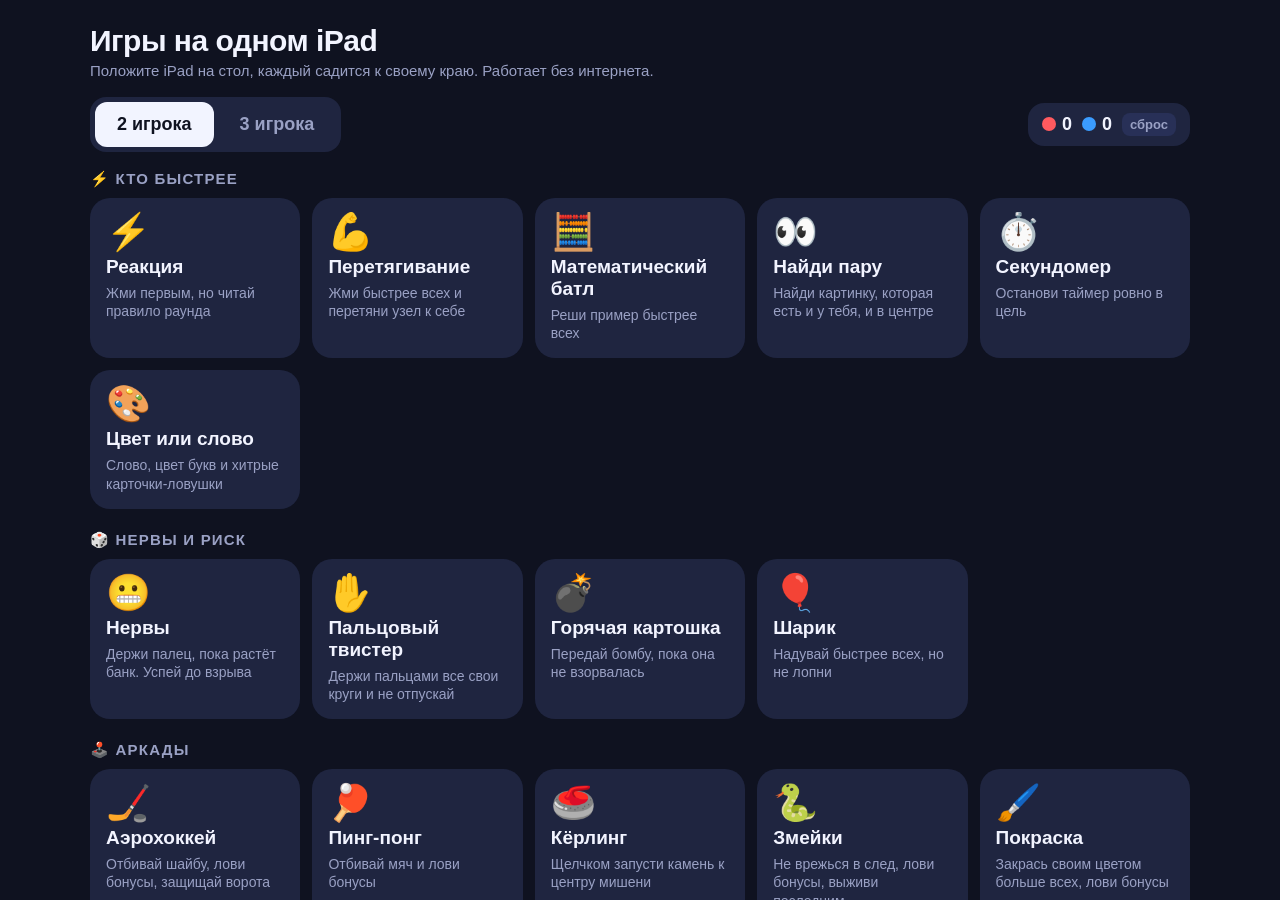
==== commit fd627121: "Publish all 26 games to the site; add README Co-Authored-By: Claude Opus 5.5 <noreply@anthropic.com>" ====
--- a/docs/index.html
+++ b/docs/index.html
@@ -41,6 +41,8 @@
 .tally{display:flex;gap:10px;align-items:center;background:var(--card);border-radius:16px;padding:10px 14px;font-weight:700;font-size:18px}
 .tally .dot{width:14px;height:14px;border-radius:50%;display:inline-block;margin-right:6px;vertical-align:-1px}
 .tally .reset{font-size:13px;color:var(--muted);font-weight:600;padding:4px 8px;border-radius:8px;background:var(--card2)}
+.sec-title{font-size:15px;text-transform:uppercase;letter-spacing:.08em;color:var(--muted);margin:22px 0 10px;font-weight:800}
+.sections>.sec-title:first-child{margin-top:4px}
 .grid{display:grid;grid-template-columns:repeat(auto-fill,minmax(200px,1fr));gap:12px}
 .card{background:var(--card);border-radius:20px;padding:16px;text-align:left;display:flex;flex-direction:column;gap:6px;min-height:128px;transition:transform .08s}
 .card:active{transform:scale(.97);background:var(--card2)}
@@ -140,6 +142,37 @@
     return `rgba(${n >> 16 & 255},${n >> 8 & 255},${n & 255},${a})`;
   },
 };
+
+/* ---------- compatibility + performance safety ---------- */
+// roundRect for older Safari (< 16).
+if (window.CanvasRenderingContext2D && !CanvasRenderingContext2D.prototype.roundRect) {
+  CanvasRenderingContext2D.prototype.roundRect = function (x, y, w, h, r) {
+    let rr = Array.isArray(r) ? r[0] : (typeof r === 'object' && r ? r.x : r) || 0;
+    rr = Math.max(0, Math.min(rr, Math.abs(w) / 2, Math.abs(h) / 2));
+    this.moveTo(x + rr, y);
+    this.arcTo(x + w, y, x + w, y + h, rr);
+    this.arcTo(x + w, y + h, x, y + h, rr);
+    this.arcTo(x, y + h, x, y, rr);
+    this.arcTo(x, y, x + w, y, rr);
+    this.closePath();
+    return this;
+  };
+}
+if (!Array.prototype.at) {
+  Array.prototype.at = function (i) { i = Math.trunc(i) || 0; if (i < 0) i += this.length; return this[i]; };
+}
+// Canvas glow (shadowBlur) is expensive on some devices. If frames get slow, glow is switched off.
+const Perf = { lowFx: false };
+(function () {
+  const proto = window.CanvasRenderingContext2D && CanvasRenderingContext2D.prototype;
+  const d = proto && Object.getOwnPropertyDescriptor(proto, 'shadowBlur');
+  if (!d || !d.set) return;
+  Object.defineProperty(proto, 'shadowBlur', {
+    configurable: true, enumerable: d.enumerable,
+    get() { return d.get.call(this); },
+    set(v) { d.set.call(this, Perf.lowFx ? 0 : v); },
+  });
+})();
 
 function seatSides(n) {
   return n === 2 ? ['bottom', 'top'] : ['bottom', 'left', 'right'];
@@ -205,10 +238,17 @@
   // fn(dt, t): dt in seconds (0 while paused, so you can still draw), t = performance.now()
   ctx.loop = (fn) => { loops.push(fn); return fn; };
   let last = performance.now();
+  let fpsAvg = 1 / 60, fpsFrames = 0;
   const frame = (t) => {
     if (!alive) return;
-    const dt = Math.min(0.05, Math.max(0, (t - last) / 1000));
+    const rawDt = (t - last) / 1000;
+    const dt = Math.min(0.05, Math.max(0, rawDt));
     last = t;
+    // Slow-frame watchdog: about 2 s averaging under ~40 fps turns glow effects off for the session.
+    if (!Perf.lowFx && rawDt > 0 && rawDt < 0.5) {
+      fpsAvg = fpsAvg * 0.98 + rawDt * 0.02; fpsFrames++;
+      if (fpsFrames > 120 && fpsAvg > 1 / 40) { Perf.lowFx = true; console.log('lowFx on'); }
+    }
     if (!ctx.paused) {
       ctx.time += dt;
       for (const [id, tm] of [...timers]) {
@@ -436,15 +476,27 @@
 function showMenu() {
   keepAwake(false);
   App.ctx = null;
-  const grid = U.h('div', { class: 'grid' });
+  // Group cards into sections (App.sections: [{title, ids}]); unlisted games go to the last section.
+  const sections = (App.sections || [{ title: '', ids: [] }]).map(s => ({ ...s, games: [] }));
   for (const g of App.games) {
-    const ok = App.n >= g.minPlayers && App.n <= g.maxPlayers;
-    const card = U.h('button', { class: 'card' + (ok ? '' : ' off') },
-      U.h('div', { class: 'em' }, g.emoji),
-      U.h('div', { class: 't' }, g.title),
-      U.h('div', { class: 'd' }, ok ? g.desc : `Только для ${g.minPlayers === g.maxPlayers ? g.minPlayers : g.minPlayers + '–' + g.maxPlayers} игроков`));
-    if (ok) card.addEventListener('click', () => showRules(g));
-    grid.append(card);
+    const sec = sections.find(s => s.ids.includes(g.id)) || sections[sections.length - 1];
+    sec.games.push(g);
+  }
+  const grid = U.h('div', { class: 'sections' });
+  for (const sec of sections) {
+    if (!sec.games.length) continue;
+    const sg = U.h('div', { class: 'grid' });
+    for (const g of sec.games) {
+      const ok = App.n >= g.minPlayers && App.n <= g.maxPlayers;
+      const card = U.h('button', { class: 'card' + (ok ? '' : ' off') },
+        U.h('div', { class: 'em' }, g.emoji),
+        U.h('div', { class: 't' }, g.title),
+        U.h('div', { class: 'd' }, ok ? g.desc : `Только для ${g.minPlayers === g.maxPlayers ? g.minPlayers : g.minPlayers + '–' + g.maxPlayers} игроков`));
+      if (ok) card.addEventListener('click', () => showRules(g));
+      sg.append(card);
+    }
+    if (sec.title) grid.append(U.h('h2', { class: 'sec-title' }, sec.title));
+    grid.append(sg);
   }
   const seg = U.h('div', { class: 'seg' });
   [2, 3].forEach(k => {
@@ -458,7 +510,7 @@
       U.h('p', { class: 'sub' }, 'Положите iPad на стол, каждый садится к своему краю. Работает без интернета.'),
       U.h('div', { class: 'top-row' }, seg, tallyEl()),
       grid,
-      U.h('div', { class: 'foot' }, `${App.games.length} игр · счёт побед сохраняется`)));
+      U.h('div', { class: 'foot' }, `Всего игр: ${App.games.length} · счёт побед сохраняется`)));
   App.el.replaceChildren(menu);
 }
 
@@ -1422,8 +1474,9 @@
         pos = P.map(p => {
           const v = ctx.inward(p.i), off = R * 1.25 + 14;
           let x, y;
-          if (p.side === 'bottom') { x = f.x + f.w / 2; y = f.y + f.h - off; }
-          else if (p.side === 'top') { x = f.x + f.w / 2; y = f.y + off; }
+          const sh = N === 2 ? f.w * 0.2 : 0; // 2 players: stagger the balloons so both can grow big
+          if (p.side === 'bottom') { x = f.x + f.w / 2 - sh; y = f.y + f.h - off; }
+          else if (p.side === 'top') { x = f.x + f.w / 2 + sh; y = f.y + off; }
           else if (p.side === 'left') { x = f.x + off; y = f.y + f.h * (N === 3 ? 0.36 : 0.5); }
           else { x = f.x + f.w - off; y = f.y + f.h * (N === 3 ? 0.36 : 0.5); }
           return { x, y, v };
@@ -1431,6 +1484,7 @@
         let ok = true;
         for (let a = 0; a < N; a++) for (let b = a + 1; b < N; b++) if (U.dist(pos[a].x, pos[a].y, pos[b].x, pos[b].y) < R * 2.75 + 20) ok = false;
         if (P.some(p => (p.side === 'left' || p.side === 'right') && pos[p.i].y - R * 1.4 < f.y + 50)) ok = false;
+        if (R * 2.5 + 30 > f.h) ok = false;
         if (ok) break;
         R *= 0.94;
       }
@@ -1486,10 +1540,9 @@
       const p = pos[i];
       floats.push({ i, x: p.x, y: p.y, text, c: color || '#fff', t: 0, big });
     }
-    function say(text, o) {
-      const f = fieldRect();
-      return ctx.toast(text, Object.assign({ ms: 1500, offset: N === 2 ? 46 : Math.min(f.w, f.h) * 0.08 }, o || {}));
-    }
+    // banner over every balloon, facing its owner (toasts would overlap with 3 players)
+    let banner = null;
+    function say(text, o) { banner = { text, bg: (o && o.color) || '#fff', fg: (o && o.fg) || '#111', t: 0, life: ((o && o.ms) || 1500) / 1000 }; }
     const colorOf = (i) => (type === TYPES.golden || type === TYPES.final) ? '#ffcf3c' : P[i].color;
 
     /* ---------- actions ---------- */
@@ -1573,7 +1626,7 @@
       b.thr = Math.max(1, b.thr - 4);
       b.needled = 1;
       if (b.hint) b.hint = null; // the old hint is no longer valid
-      say(`🪡 ${P[from].name} уколол ${P[to].name}!`, { color: P[from].color, fg: '#111', ms: 1500 });
+      floatText(from, `🪡 Уколол: ${P[to].name}!`, P[to].color);
       const p = pos[to];
       burst(p.x, p.y, '#e0e6ff', 14, 300, 3);
       floatText(to, '🪡 Укол! шарик слабее', '#ff9ab0');
@@ -1671,9 +1724,10 @@
         bg.addColorStop(0, '#ffffff'); bg.addColorStop(0.12, U.alpha(col, 1)); bg.addColorStop(1, U.alpha(col, 0.75));
         g.fillStyle = bg;
         g.beginPath(); g.ellipse(0, 0, r, r * 1.12, 0, 0, TAU); g.fill();
-        g.strokeStyle = 'rgba(0,0,0,.25)'; g.lineWidth = 2; g.stroke();
+        if (type.mult > 1) { g.strokeStyle = P[b.i].color; g.lineWidth = 5; } else { g.strokeStyle = 'rgba(0,0,0,.25)'; g.lineWidth = 2; }
+        g.stroke();
         // knot
-        g.fillStyle = col; g.beginPath(); g.moveTo(-7, r * 1.12 + 8); g.lineTo(7, r * 1.12 + 8); g.lineTo(0, r * 1.12 - 2); g.fill();
+        g.fillStyle = P[b.i].color; g.beginPath(); g.moveTo(-7, r * 1.12 + 8); g.lineTo(7, r * 1.12 + 8); g.lineTo(0, r * 1.12 - 2); g.fill();
         // highlight
         g.fillStyle = 'rgba(255,255,255,.35)'; g.beginPath(); g.ellipse(-r * 0.38, -r * 0.45, r * 0.16, r * 0.28, -0.5, 0, TAU); g.fill();
         g.restore();
@@ -1715,14 +1769,15 @@
       }
       // stress meter (unreliable!)
       if (b.state === 'pump' || b.state === 'idle') {
-        const mh = Rm * 1.7, mw = Math.max(10, Rm * 0.11), mx = Rm * 1.12 + 8, my = -mh / 2;
+        const mh = Rm * 1.7, mw = Math.max(10, Rm * 0.11), my = -mh / 2;
+        const mx = N === 2 ? -(Rm * 1.12 + 8) - mw : Rm * 1.12 + 8; // 2p: on the outer side, away from the timer
         const shown = U.clamp(fr * 0.95 + b.noise + Math.sin(t * 3 + b.i) * 0.03, 0, 1);
         g.fillStyle = 'rgba(255,255,255,.08)'; g.beginPath(); g.roundRect(mx, my, mw, mh, mw / 2); g.fill();
         const gr = g.createLinearGradient(0, my + mh, 0, my);
         gr.addColorStop(0, '#3ddc97'); gr.addColorStop(0.55, '#ffd84d'); gr.addColorStop(1, '#ff4d6d');
         g.fillStyle = gr; g.beginPath(); g.roundRect(mx, my + mh * (1 - shown), mw, mh * shown, mw / 2); g.fill();
         g.font = `${Math.max(14, mw * 1.6)}px sans-serif`; g.textAlign = 'center'; g.textBaseline = 'middle';
-        g.fillText('😰', mx + mw / 2, my - mw * 1.3);
+        g.fillText('😰', mx + mw / 2, my + mh + mw * 1.4);
       }
       g.restore();
     }
@@ -1736,6 +1791,7 @@
         for (const r of rings) r.t += dt * 1.8;
         rings = rings.filter(r => r.t < 1);
         for (const f of floats) f.t += dt;
+        if (banner) { banner.t += dt; if (banner.t > banner.life) banner = null; }
         floats = floats.filter(f => f.t < 1.8);
         flash = Math.max(0, flash - dt * 1.3);
         shake = Math.max(0, shake - dt * 40);
@@ -1777,13 +1833,31 @@
         else { g.beginPath(); g.arc(p.x, p.y, p.r, 0, TAU); g.fill(); }
       }
       g.globalAlpha = 1;
+      if (banner) {
+        const bn = banner, k = Math.min(1, bn.t * 6), fade = Math.min(1, (bn.life - bn.t) * 4);
+        P.forEach(p => {
+          const q = pos[p.i], b = bl[p.i];
+          const maxW = (p.side === 'bottom' || p.side === 'top' ? f.w : f.h * 0.5) * 0.9;
+          g.save(); ctx.facing(g, p.i, q.x, q.y);
+          let fs = Math.max(18, Math.min(30, Rm * 0.26));
+          g.font = `900 ${fs}px -apple-system, sans-serif`;
+          let w = g.measureText(bn.text).width;
+          if (w + fs > maxW) { fs *= maxW / (w + fs); g.font = `900 ${fs}px -apple-system, sans-serif`; w = g.measureText(bn.text).width; }
+          const y = -radius(b) * 1.12 - fs - 18;
+          g.globalAlpha = fade; g.translate(0, y); g.scale(0.6 + 0.4 * k, 0.6 + 0.4 * k);
+          g.fillStyle = bn.bg; g.beginPath(); g.roundRect(-w / 2 - fs * 0.5, -fs * 0.8, w + fs, fs * 1.6, fs * 0.5); g.fill();
+          g.fillStyle = bn.fg; g.textAlign = 'center'; g.textBaseline = 'middle'; g.fillText(bn.text, 0, 1);
+          g.restore();
+        });
+        g.globalAlpha = 1;
+      }
       for (const fl of floats) {
         const p = pos[fl.i];
         g.save(); ctx.facing(g, fl.i, p.x, p.y);
         g.globalAlpha = Math.min(1, (1.8 - fl.t) * 2);
         const fs = fl.big ? Math.max(26, Rm * 0.36) : Math.max(17, Rm * 0.2);
         g.font = `900 ${fs}px -apple-system, sans-serif`; g.textAlign = 'center'; g.textBaseline = 'middle';
-        const y = -Rm * 0.75 - fl.t * 30;
+        const y = -Rm * 0.2 - fl.t * 30; // over the own balloon, so 3 players' texts never collide
         g.lineWidth = 6; g.strokeStyle = 'rgba(0,0,0,.75)'; g.strokeText(fl.text, 0, y);
         g.fillStyle = fl.c; g.fillText(fl.text, 0, y);
         g.restore();
@@ -1815,7 +1889,8 @@
     '🌵 Колючка: лопает большие капли (−40% массы), малыши прячутся под ней\n' +
     '⚡ Скорость  🛡️ Щит (тебя не съесть)  🧲 Магнит для еды\n' +
     '🍗 ПИР: взрыв еды в центре\n' +
-    '🆘 Съеденный возвращается с бонусом массы\n' +
+    '😴 Кто съел соперника, пару секунд медленнее (объелся)\n' +
+    '🆘 Съеденный возвращается с бонусом массы в безопасном месте\n' +
     '⏱️ Последние 15 секунд еда ×2\n' +
     'У каждого 3 жизни. Побеждает последний выживший или самый большой через 90 секунд.',
   minPlayers: 2, maxPlayers: 3,
@@ -1915,7 +1990,7 @@
     }
     function ring(x, y, color, r0, r1) { rings.push({ x, y, c: color, r0, r1, t: 0 }); }
     function floatText(i, x, y, text, color) { floats.push({ i, x, y, text, c: color || '#fff', t: 0 }); }
-    function say(text, o) { return ctx.toast(text, Object.assign({ ms: 1500, offset: Math.min(ar.w, ar.h) * (N === 2 ? 0.2 : 0.28) }, o || {})); }
+    function say(text, o) { return ctx.toast(text, Object.assign({ ms: 1500 }, N === 2 ? { offset: Math.min(ar.w, ar.h) * 0.2 } : {}, o || {})); }
 
     /* ---------- HUD ---------- */
     const hud = P.map(p => {
@@ -1949,6 +2024,7 @@
         if (b.speedT > 0) pw += `<span>⚡${Math.ceil(b.speedT)}</span>`;
         if (b.shieldT > 0) pw += `<span>🛡️${Math.ceil(b.shieldT)}</span>`;
         if (b.magnetT > 0) pw += `<span>🧲${Math.ceil(b.magnetT)}</span>`;
+        if (b.full > 0) pw += `<span>😴${Math.ceil(b.full)}</span>`;
         setTxt(h, 'p', h.pw, pw, true);
         h.dash.classList.toggle('cd', b.dashCd > 0 || !b.alive);
         setTxt(h, 't', h.tm, ts);
@@ -2095,30 +2171,47 @@
       floatText(b.i, b.x, b.y - r - 10, '🌵 Лопнул! −40%', '#7dff8a');
       const ns = freeSpot(160); s.x = ns.x; s.y = ns.y; s.pulse = 1;
     }
+    const acc = (name) => name.replace(/ий$/, 'его').replace(/ый$/, 'ого'); // Синий -> Синего
     function eatBlob(a, b) {
       const gain = b.m * 0.6;
-      a.m += gain; a.eat = 1;
+      a.m += gain; a.eat = 1; a.full = 2.5;
+      b.sp = pickRespawn(b);
       b.alive = false; b.lives--; b.vx = b.vy = 0;
       burst(b.x, b.y, b.c, 45, 600, 7);
       burst(b.x, b.y, '#ffffff', 15, 400, 3);
       ring(a.x, a.y, a.c, rad(a.m), rad(a.m) + 220);
       shake = Math.max(shake, 16); flash = 0.25; flashC = a.c;
+      floatText(a.i, a.x, a.y - rad(a.m) - 12, '😴 Объелся! медленнее', '#fff');
       if (b.lives <= 0) {
         b.out = true;
-        say(`💀 ${P[a.i].name} съел ${P[b.i].name}! Выбыл`, { color: a.c, fg: '#111', ms: 1800 });
+        say(`💀 ${P[a.i].name} съел ${acc(P[b.i].name)}! Выбыл`, { color: a.c, fg: '#111', ms: 1800 });
         const left = blobs.filter(x => !x.out);
         if (left.length === 1) finish([left[0].i], 'Последний выживший');
       } else {
         b.respawnT = 2;
-        say(`🍽️ ${P[a.i].name} съел ${P[b.i].name}!`, { color: a.c, fg: '#111', ms: 1500 });
-      }
+        say(`🍽️ ${P[a.i].name} съел ${acc(P[b.i].name)}!`, { color: a.c, fg: '#111', ms: 1500 });
+      }
+    }
+    // respawn where it is safest (own edge preferred), away from the big blobs
+    function pickRespawn(b) {
+      const M = 90, own = spawnPoint(b.i);
+      const cands = [own, { x: M, y: M }, { x: WW - M, y: M }, { x: M, y: WH - M }, { x: WW - M, y: WH - M },
+        { x: WW / 2, y: M }, { x: WW / 2, y: WH - M }, { x: M, y: WH / 2 }, { x: WW - M, y: WH / 2 }];
+      let best = own, bs = -1e9;
+      for (const c of cands) {
+        let sc = c === own ? 120 : 0, md = 1e9;
+        for (const o of blobs) if (o !== b && o.alive && !o.out) md = Math.min(md, U.dist(c.x, c.y, o.x, o.y) - rad(o.m) * 1.5);
+        sc += Math.min(md, 400);
+        if (sc > bs) { bs = sc; best = c; }
+      }
+      return { x: best.x, y: best.y };
     }
     function respawn(b) {
-      const s = spawnPoint(b.i);
+      const s = b.sp || spawnPoint(b.i);
       let maxO = 0;
       blobs.forEach(o => { if (o !== b && o.alive && !o.out) maxO = Math.max(maxO, o.m); });
-      const bonus = Math.min(900, Math.max(START_M, maxO * 0.55));
-      b.m = bonus; b.x = s.x; b.y = s.y; b.vx = b.vy = 0;
+      const bonus = Math.min(1000, Math.max(START_M, maxO * 0.6));
+      b.m = bonus; b.x = s.x; b.y = s.y; b.vx = b.vy = 0; b.sp = null; b.full = 0;
       b.alive = true; b.inv = 3; b.dashCd = 0;
       b.speedT = b.shieldT = b.magnetT = 0;
       ring(b.x, b.y, b.c, 5, 120);
@@ -2137,6 +2230,7 @@
         b.speedT = Math.max(0, b.speedT - dt);
         b.shieldT = Math.max(0, b.shieldT - dt);
         b.magnetT = Math.max(0, b.magnetT - dt);
+        b.full = Math.max(0, (b.full || 0) - dt);
         b.eat = Math.max(0, b.eat - dt * 3);
         b.wob += dt * 3;
         const j = joy[b.i];
@@ -2149,7 +2243,7 @@
             b.dirX = j.dx / d; b.dirY = j.dy / d;
           }
         }
-        const sp = 255 * Math.pow(31 / r, 0.5) * (b.speedT > 0 ? 1.55 : 1);
+        const sp = 255 * Math.pow(31 / r, 0.5) * (b.speedT > 0 ? 1.55 : 1) * (b.full > 0 ? 0.6 : 1);
         if (b.dashT > 0) {
           b.dashT -= dt;
           if (b.speedT > 0 && Math.random() < 0.5) parts.push({ x: b.x, y: b.y, vx: 0, vy: 0, life: 0.6, c: '#ffe14d', r: 4 });
@@ -2294,6 +2388,13 @@
         g.lineDashOffset = -t * 40;
         g.beginPath(); g.arc(x, y, (rad(b.m) + 190) * u, 0, TAU); g.stroke(); g.setLineDash([]);
       }
+      if (b.full > 0) {
+        g.save(); ctx.facing(g, b.i, x, y);
+        g.globalAlpha = 0.6 + 0.4 * Math.sin(t * 5);
+        g.font = `${Math.max(14, r * 0.4)}px sans-serif`; g.textAlign = 'center'; g.textBaseline = 'middle';
+        g.fillText('💤', r * 0.7, -r * 0.7 - Math.sin(t * 3) * 4);
+        g.restore();
+      }
       if (leader() === b.i && N > 1) {
         g.save(); ctx.facing(g, b.i, x, y);
         g.font = `${Math.max(16, r * 0.55)}px sans-serif`; g.textAlign = 'center'; g.textBaseline = 'middle';
@@ -2383,7 +2484,7 @@
       for (const b of order) if (rad(b.m) > 39) drawBlob(b, t);
       // respawn markers
       for (const b of blobs) if (!b.alive && !b.out) {
-        const s = spawnPoint(b.i), x = sx(s.x), y = sy(s.y);
+        const s = b.sp || spawnPoint(b.i), x = sx(s.x), y = sy(s.y);
         g.strokeStyle = U.alpha(b.c, 0.6); g.lineWidth = 3; g.setLineDash([8, 8]); g.lineDashOffset = t * 30;
         g.beginPath(); g.arc(x, y, 30 * u, 0, TAU); g.stroke(); g.setLineDash([]);
         g.save(); ctx.facing(g, b.i, x, y); g.fillStyle = b.c; g.font = `900 ${26 * u + 6}px sans-serif`;
@@ -6320,7 +6421,9 @@
         parts.push({ x: c.x + U.rand(-20, 20), y: c.y + U.rand(-20, 20), vx: (tx - c.x) / t * U.rand(0.8, 1.1), vy: (ty - c.y) / t * U.rand(0.8, 1.1), life: 1, c: color, r: U.rand(3, 7), nodrag: true });
       }
     }
-    function say(text, o) { const c = center(); return ctx.toast(text, Object.assign({ ms: 1500, offset: c.S * 0.33 }, o || {})); }
+    // notices are drawn inside each player's copy of the pot display (toasts would overlap with 3 players)
+    let notice = null;
+    function say(text, o) { notice = { text, bg: (o && o.color) || '#fff', fg: (o && o.fg) || '#111', until: ctx.time + ((o && o.ms) || 1500) / 1000, t0: ctx.time }; }
 
     /* ---------- flow ---------- */
     function nextRound() {
@@ -6538,9 +6641,22 @@
         g.font = `900 ${big}px -apple-system, sans-serif`;
         g.lineWidth = 8; g.strokeStyle = 'rgba(0,0,0,.6)'; g.strokeText(txt, 0, 0);
         g.fillStyle = col; g.fillText(txt, 0, 0);
-        g.font = `800 ${big * 0.3}px -apple-system, sans-serif`;
-        g.fillStyle = warn > 0 && phase === 'run' ? '#ff4d6d' : 'rgba(255,255,255,.75)';
-        g.fillText(small, 0, big * 0.72);
+        if (notice && ctx.time < notice.until) {
+          let fs = big * 0.32;
+          g.font = `900 ${fs}px -apple-system, sans-serif`;
+          let w = g.measureText(notice.text).width;
+          const maxW = S * 0.6;
+          if (w + fs > maxW) { fs *= maxW / (w + fs); g.font = `900 ${fs}px -apple-system, sans-serif`; w = g.measureText(notice.text).width; }
+          const k = Math.min(1, (ctx.time - notice.t0) * 8);
+          g.save(); g.translate(0, big * 0.78); g.scale(0.7 + 0.3 * k, 0.7 + 0.3 * k);
+          g.fillStyle = notice.bg; g.beginPath(); g.roundRect(-w / 2 - fs * 0.5, -fs * 0.75, w + fs, fs * 1.5, fs * 0.5); g.fill();
+          g.fillStyle = notice.fg; g.fillText(notice.text, 0, 1);
+          g.restore();
+        } else {
+          g.font = `800 ${big * 0.3}px -apple-system, sans-serif`;
+          g.fillStyle = warn > 0 && phase === 'run' ? '#ff4d6d' : 'rgba(255,255,255,.75)';
+          g.fillText(small, 0, big * 0.72);
+        }
         g.restore();
       });
       for (const p of parts) {
@@ -8764,7 +8880,7 @@
       }
     }
     function floatText(i, x, y, text, color) { floats.push({ i, x, y, text, c: color || '#fff', t: 0 }); }
-    function say(text, o) { return ctx.toast(text, Object.assign({ ms: 1500, offset: Math.min(F.w, F.h) * (N === 2 ? 0.16 : 0.22) }, o || {})); }
+    function say(text, o) { return ctx.toast(text, Object.assign({ ms: 1500 }, N === 2 ? { offset: Math.min(F.w, F.h) * 0.16 } : {}, o || {})); }
 
     /* ---------- items ---------- */
     function rollItem(c) {
@@ -14017,6 +14133,7 @@
     let shields = P.map(() => 0);
     let circles = [];
     const ptr = new Map();          // pointerId -> {c, x, y}
+    const downs = new Set();        // pointers currently touching the screen
     const parts = [], rings = [], links = [];
     let phase = 'between';          // play | between | over
     let round = 0, nextSpawn = 0, spawnN = 0, rot = 0, nextEvent = 0, cid = 0;
@@ -14137,11 +14254,12 @@
       if (r < 0.54) return 'jump';
       return 'norm';
     }
-    function detach(c) {
-      for (const [id, e] of ptr) if (e.c === c) ptr.delete(id);
-    }
-    function regrace(c, secs) {
-      detach(c);
+    function detach(c, spend) {
+      // spend: that finger may not re-claim anything by sliding (used for swaps)
+      for (const [id, e] of ptr) if (e.c === c) { ptr.delete(id); if (spend) downs.delete(id); }
+    }
+    function regrace(c, secs, spend) {
+      detach(c, spend);
       c.state = 'wait'; c.grace = true; c.t0 = ctx.time; c.lim = secs; c.dl = ctx.time + secs;
     }
 
@@ -14153,7 +14271,7 @@
       const ca = U.pick(circles.filter(c => c.o === a && c.state === 'held'));
       const cb = U.pick(circles.filter(c => c.o === b && c.state === 'held'));
       ca.o = b; cb.o = a;
-      regrace(ca, 4.5); regrace(cb, 4.5);
+      regrace(ca, 4.5, true); regrace(cb, 4.5, true);
       links.push({ a: ca, b: cb, t: 0, life: 4.5 });
       ring(ca.x, ca.y, ca.r, '#fff', 2.2); ring(cb.x, cb.y, cb.r, '#fff', 2.2);
       say(`🔄 Обмен: ${P[a].name} ↔ ${P[b].name}!`, { color: '#fff', fg: '#111', ms: 2200 });
@@ -14185,9 +14303,9 @@
     function eliminate(o, c, why) {
       if (!alive[o] || phase !== 'play') return;
       alive[o] = false;
-      if (c) { c.state = 'broken'; c.fx = 1.6; detach(c); }
+      if (c) { c.state = 'broken'; c.fx = 1.6; detach(c, true); }
       for (const d of circles) if (d.o === o && d !== c && (d.state === 'held' || d.state === 'wait')) {
-        d.state = 'gone'; detach(d); burst(d.x, d.y, P[o].color, 18, 240);
+        d.state = 'gone'; detach(d, true); burst(d.x, d.y, P[o].color, 18, 240);
       }
       if (c) { burst(c.x, c.y, '#ff4d6d', 40, 380); ring(c.x, c.y, c.r, '#ff4d6d', 3.4, 0.8); }
       flash = 0.45; flashColor = P[o].color; shake = 0.4;
@@ -14225,31 +14343,37 @@
     }
 
     /* ---------- input ---------- */
+    function claim(id, x, y, tol) {
+      if (phase !== 'play' || ctx.paused) return;
+      let best = null, bd = 1e9;
+      for (const c of circles) if (c.state === 'wait') {
+        const d = U.dist(x, y, c.x, c.y);
+        if (d < c.r * tol && d < bd) { bd = d; best = c; }
+      }
+      if (!best) return;
+      if (best.kind === 'bonus') {
+        best.state = 'gone';
+        shields[best.o]++;
+        burst(best.x, best.y, '#ffd84d', 36, 300); ring(best.x, best.y, best.r, '#ffd84d', 3);
+        sayP(best.o, `🛡 ${P[best.o].name}: можно отпустить палец`, { ms: 2000 });
+        renderHud();
+        return;
+      }
+      best.state = 'held'; best.grace = false;
+      ptr.set(id, { c: best, x, y });
+      if (best.kind === 'jump' && !best.jumped) best.jumpAt = ctx.time + U.rand(1.8, 3.2);
+      burst(best.x, best.y, P[best.o].color, 10, 140); ring(best.x, best.y, best.r, '#fff', 1.6, 0.35);
+      renderHud();
+    }
     ctx.pointer(cv, {
-      down(id, x, y) {
-        if (phase !== 'play' || ctx.paused) return;
-        let best = null, bd = 1e9;
-        for (const c of circles) if (c.state === 'wait') {
-          const d = U.dist(x, y, c.x, c.y);
-          if (d < c.r * 1.25 && d < bd) { bd = d; best = c; }
-        }
-        if (!best) return;
-        if (best.kind === 'bonus') {
-          best.state = 'gone';
-          shields[best.o]++;
-          burst(best.x, best.y, '#ffd84d', 36, 300); ring(best.x, best.y, best.r, '#ffd84d', 3);
-          sayP(best.o, `🛡 ${P[best.o].name}: можно отпустить палец`, { ms: 2000 });
-          renderHud();
-          return;
-        }
-        best.state = 'held'; best.grace = false;
-        ptr.set(id, { c: best, x, y });
-        if (best.kind === 'jump' && !best.jumped) best.jumpAt = ctx.time + U.rand(1.8, 3.2);
-        burst(best.x, best.y, P[best.o].color, 10, 140); ring(best.x, best.y, best.r, '#fff', 1.6, 0.35);
-        renderHud();
+      down(id, x, y) { downs.add(id); claim(id, x, y, 1.25); },
+      move(id, x, y) {
+        const e = ptr.get(id);
+        if (e) { e.x = x; e.y = y; }
+        else if (downs.has(id)) claim(id, x, y, 0.9); // a free finger may slide onto a waiting circle
       },
-      move(id, x, y) { const e = ptr.get(id); if (e) { e.x = x; e.y = y; } },
       up(id) {
+        downs.delete(id);
         const e = ptr.get(id);
         if (!e) return;
         ptr.delete(id);
@@ -14488,6 +14612,12 @@
   const ia = ORDER.indexOf(a.id), ib = ORDER.indexOf(b.id);
   return (ia < 0 ? 999 : ia) - (ib < 0 ? 999 : ib);
 });
+App.sections = [
+  { title: '⚡ Кто быстрее', ids: ['reaction', 'tug', 'math', 'spot', 'stroop', 'stopwatch'] },
+  { title: '🎲 Нервы и риск', ids: ['nerves', 'balloon', 'potato', 'twister'] },
+  { title: '🕹️ Аркады', ids: ['airhockey', 'pong', 'curling', 'snakes', 'paint', 'catch', 'sumo', 'blobs', 'tanks', 'racing', 'rhythm'] },
+  { title: '🧠 По очереди', ids: ['memory', 'connect', 'chain', 'dots', 'draw'] },
+];
 App.el = document.getElementById('app');
 load();
 showMenu();
